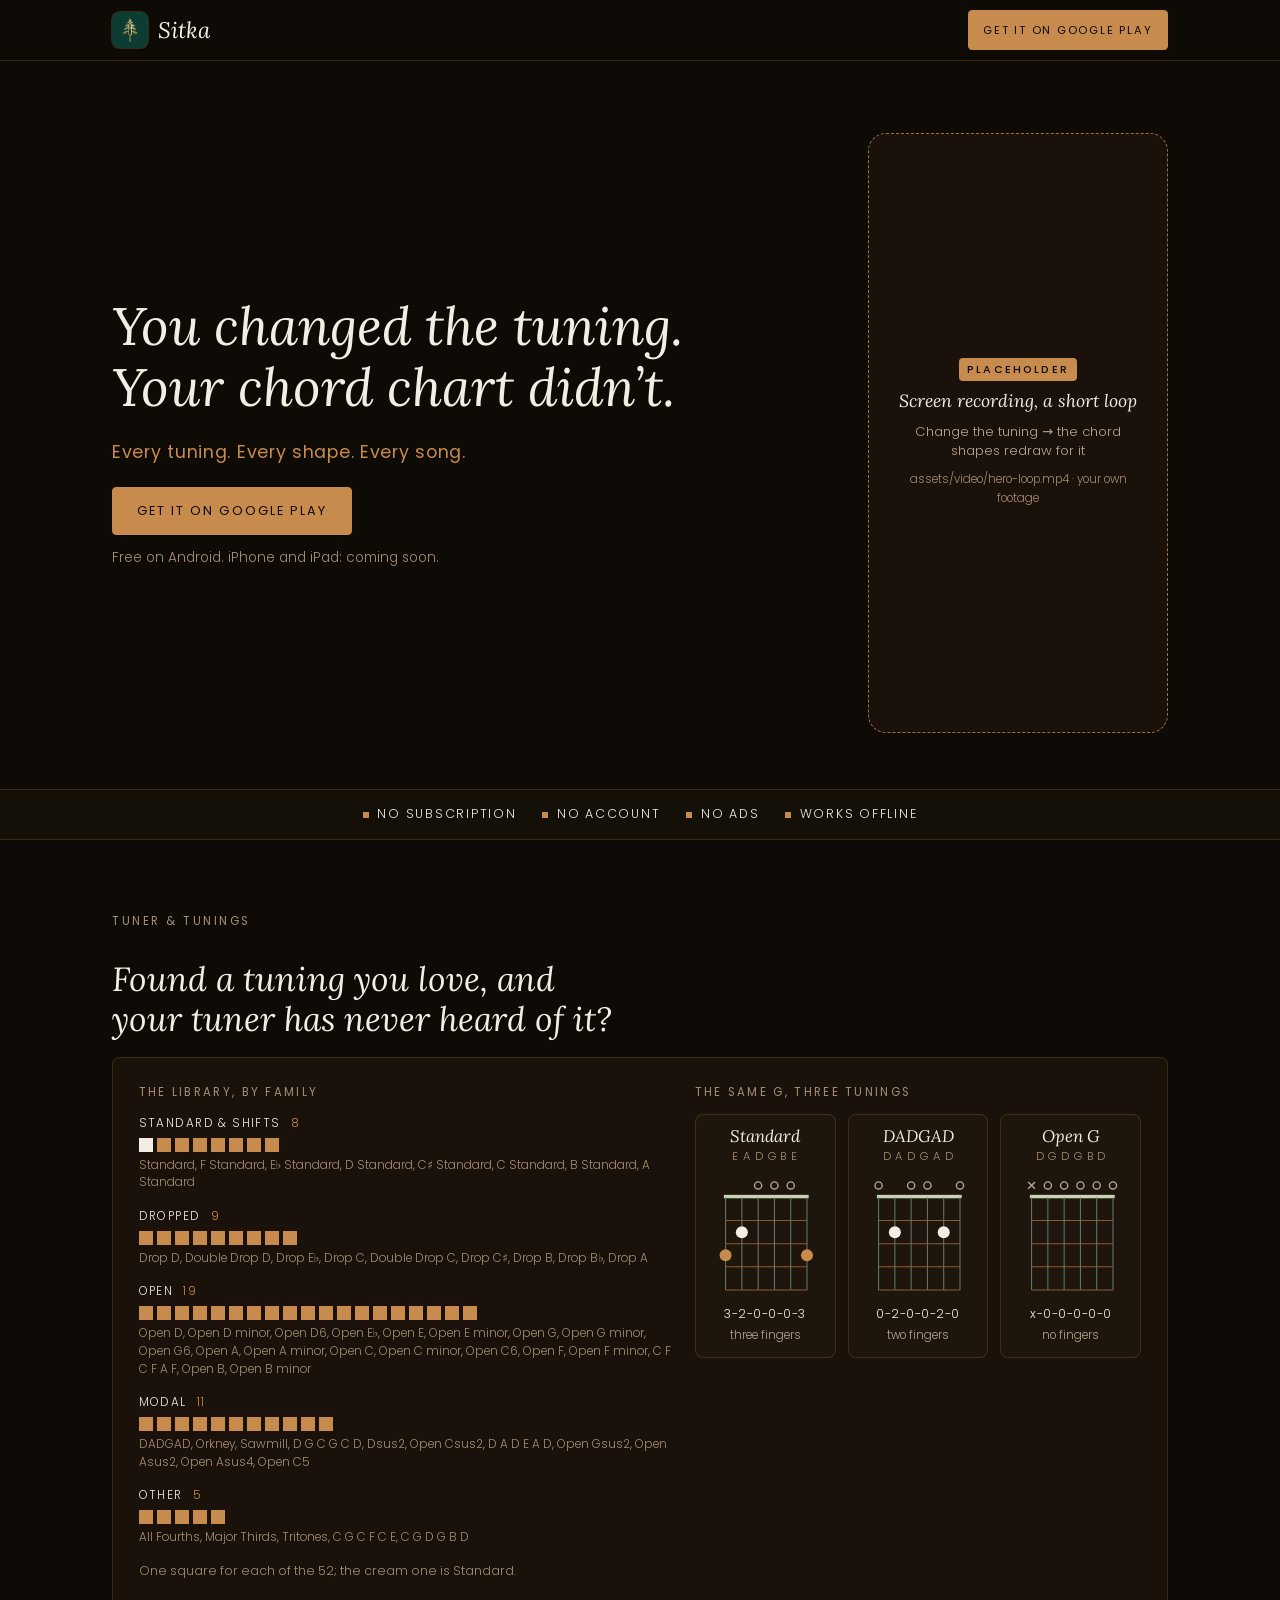
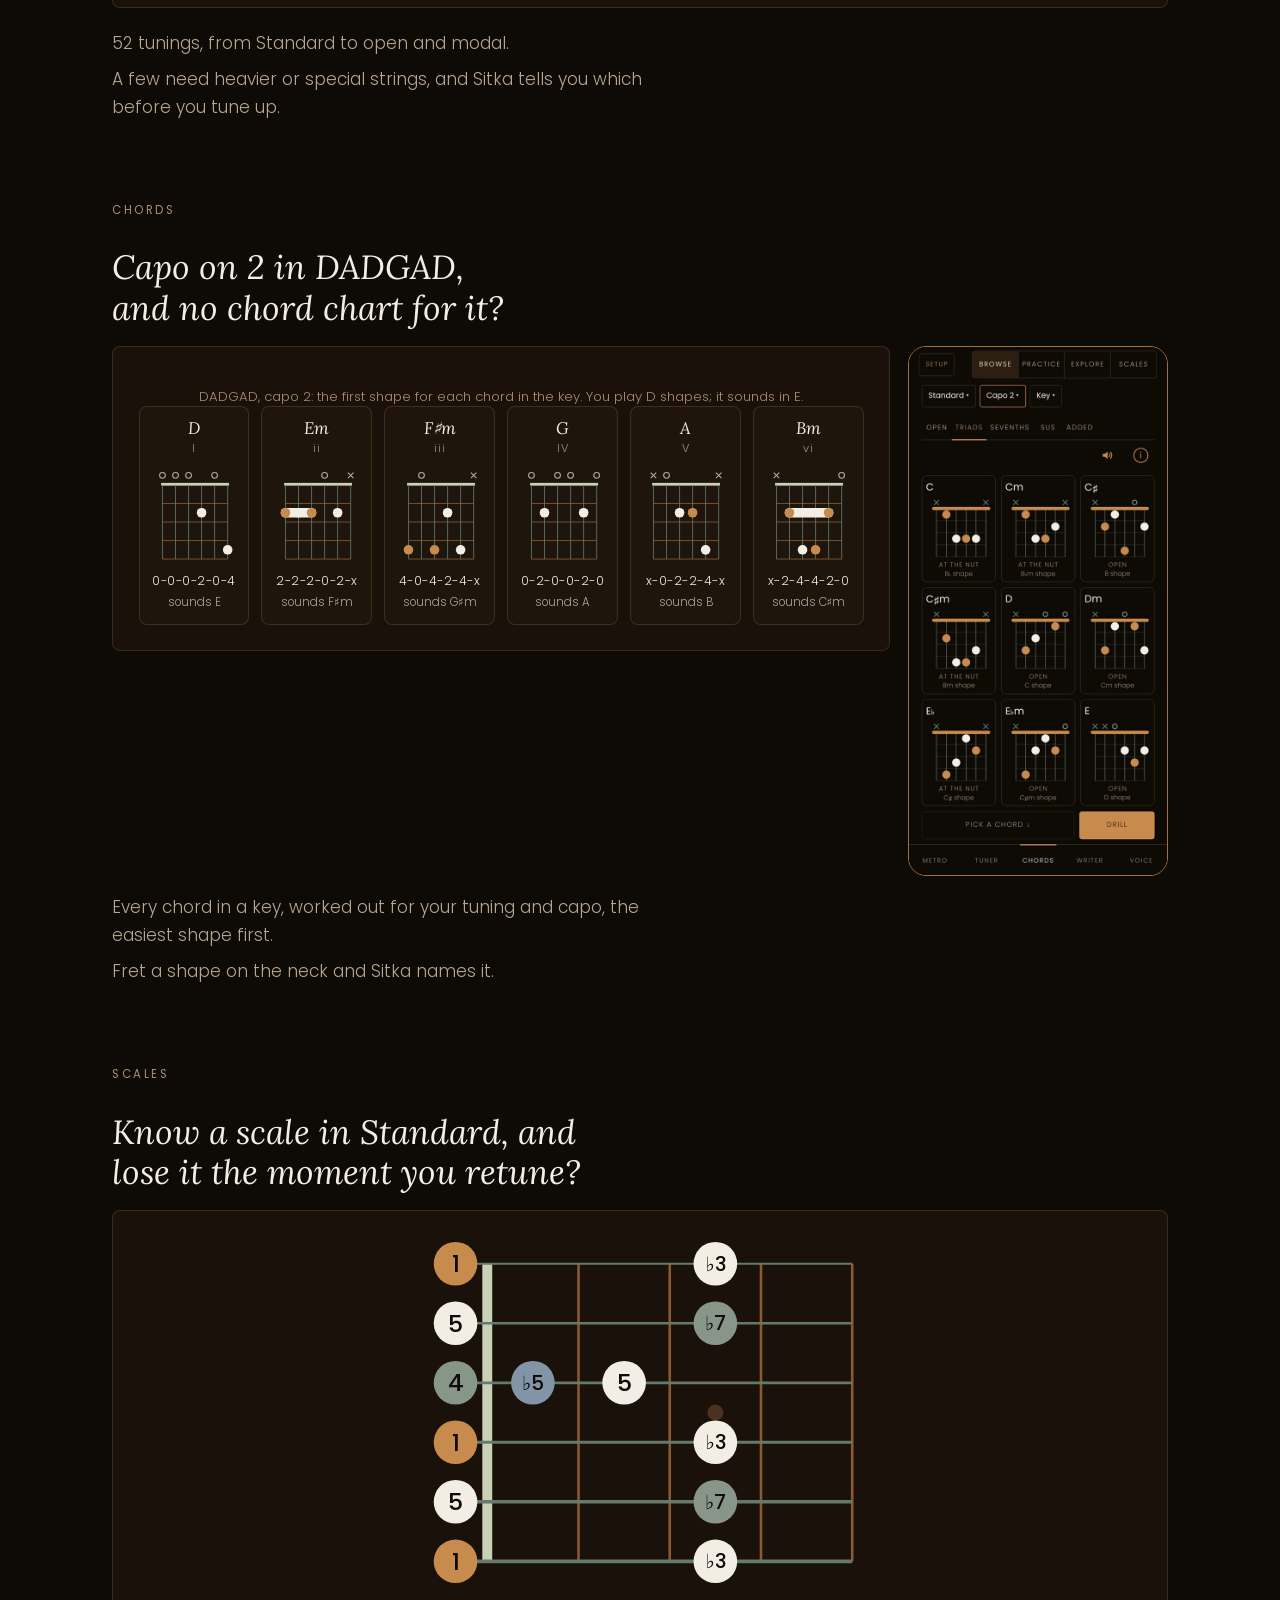
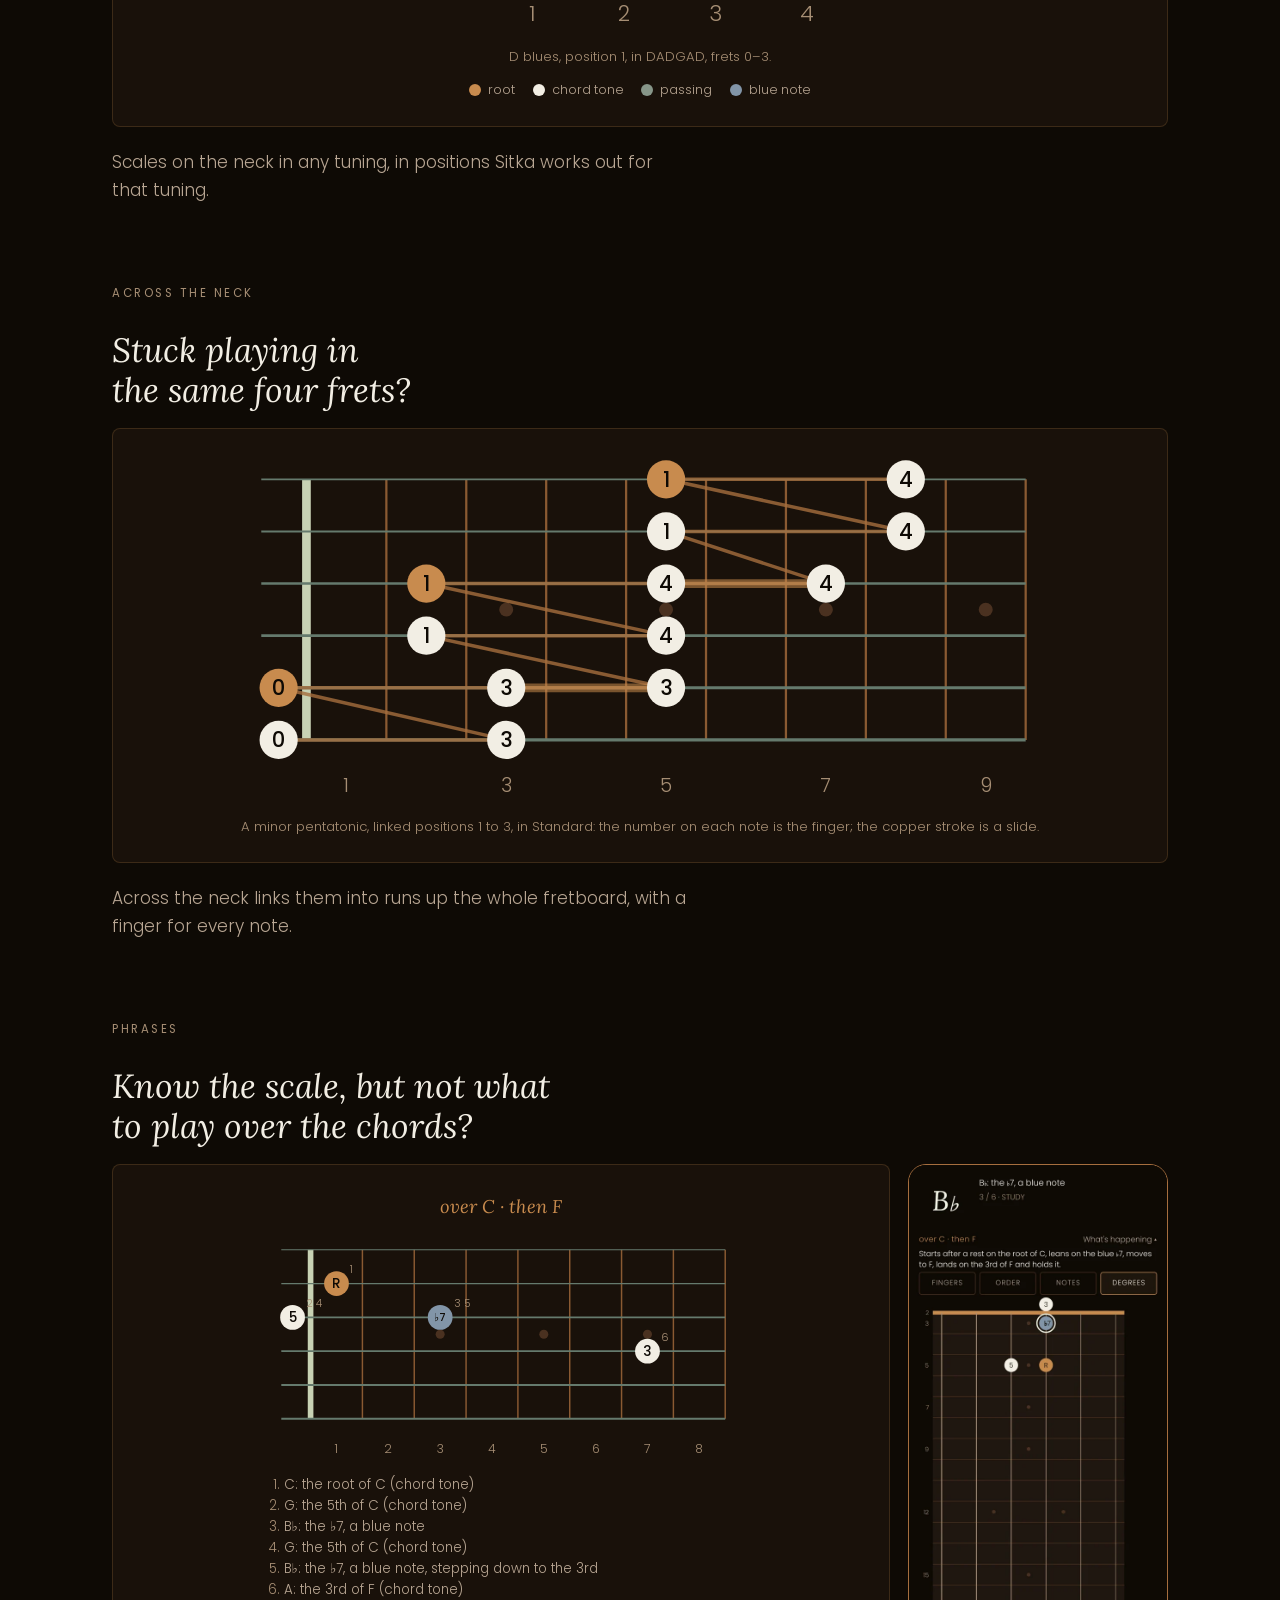
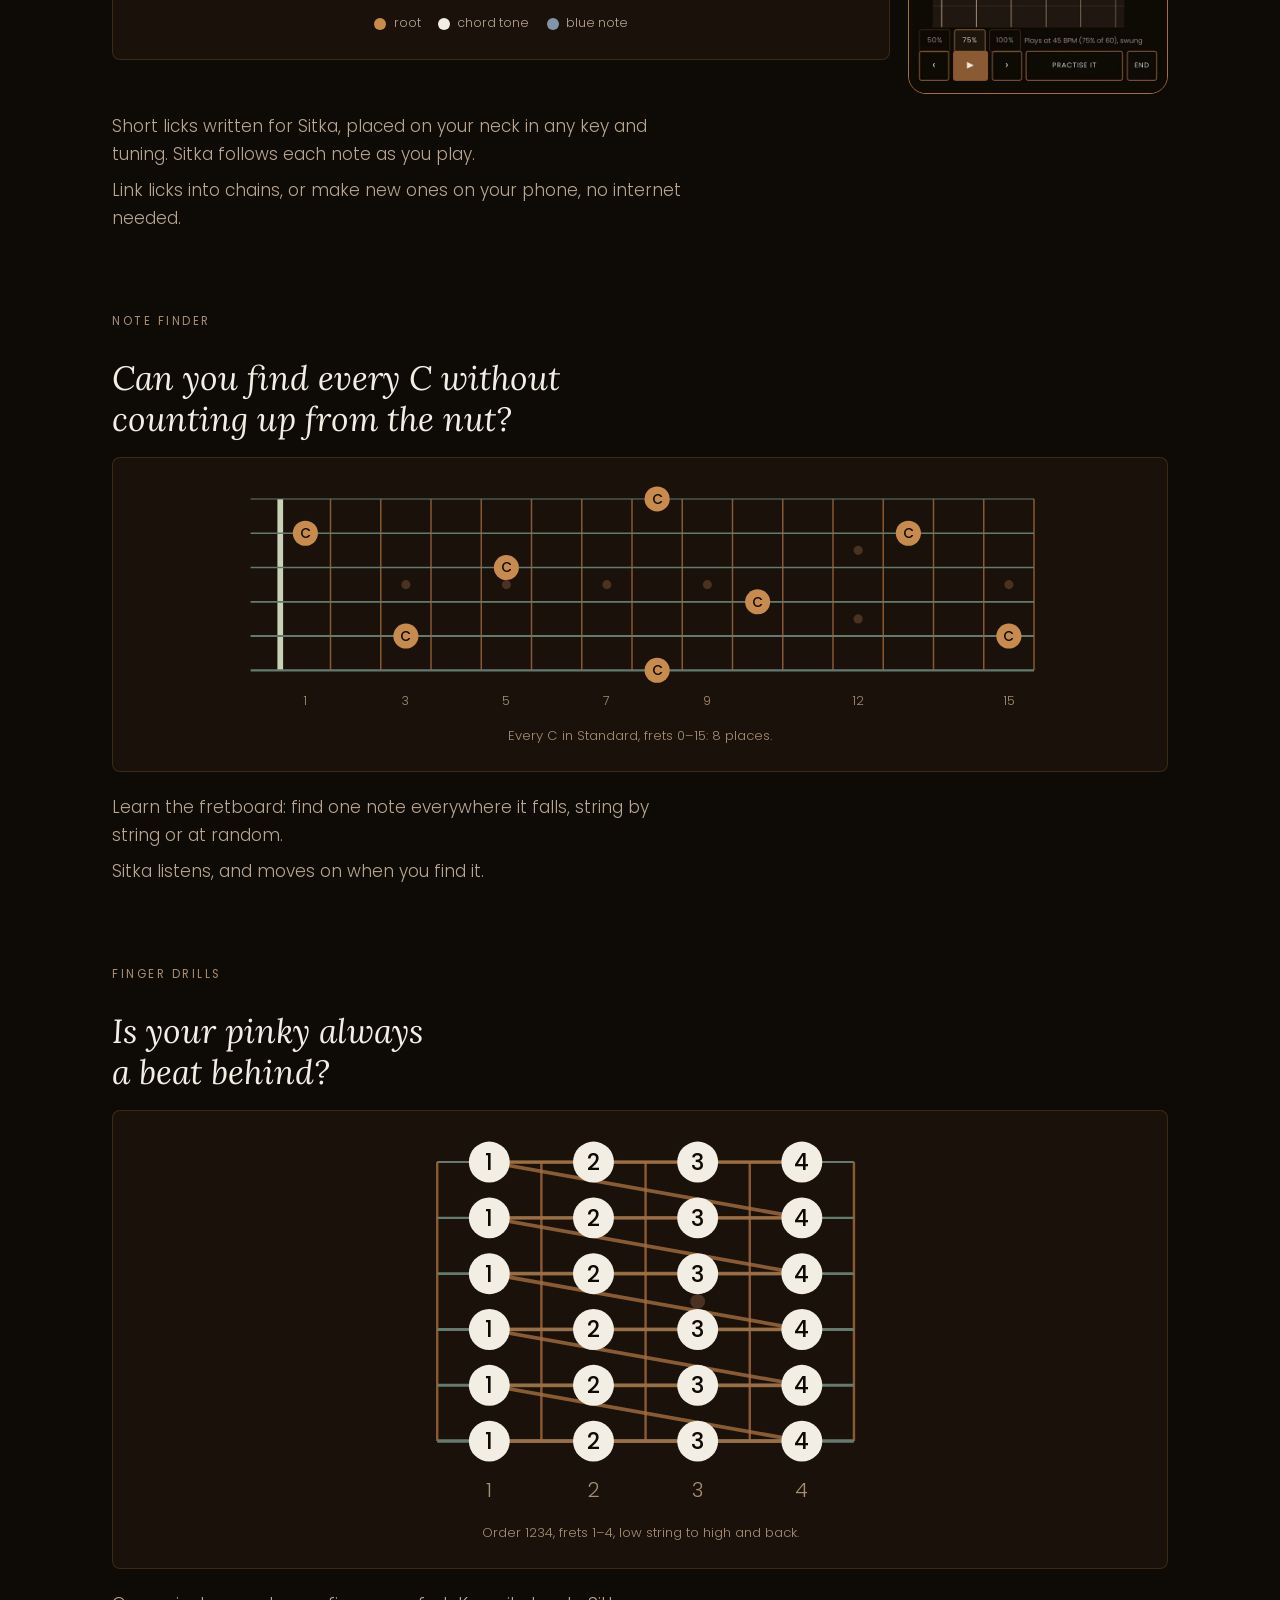
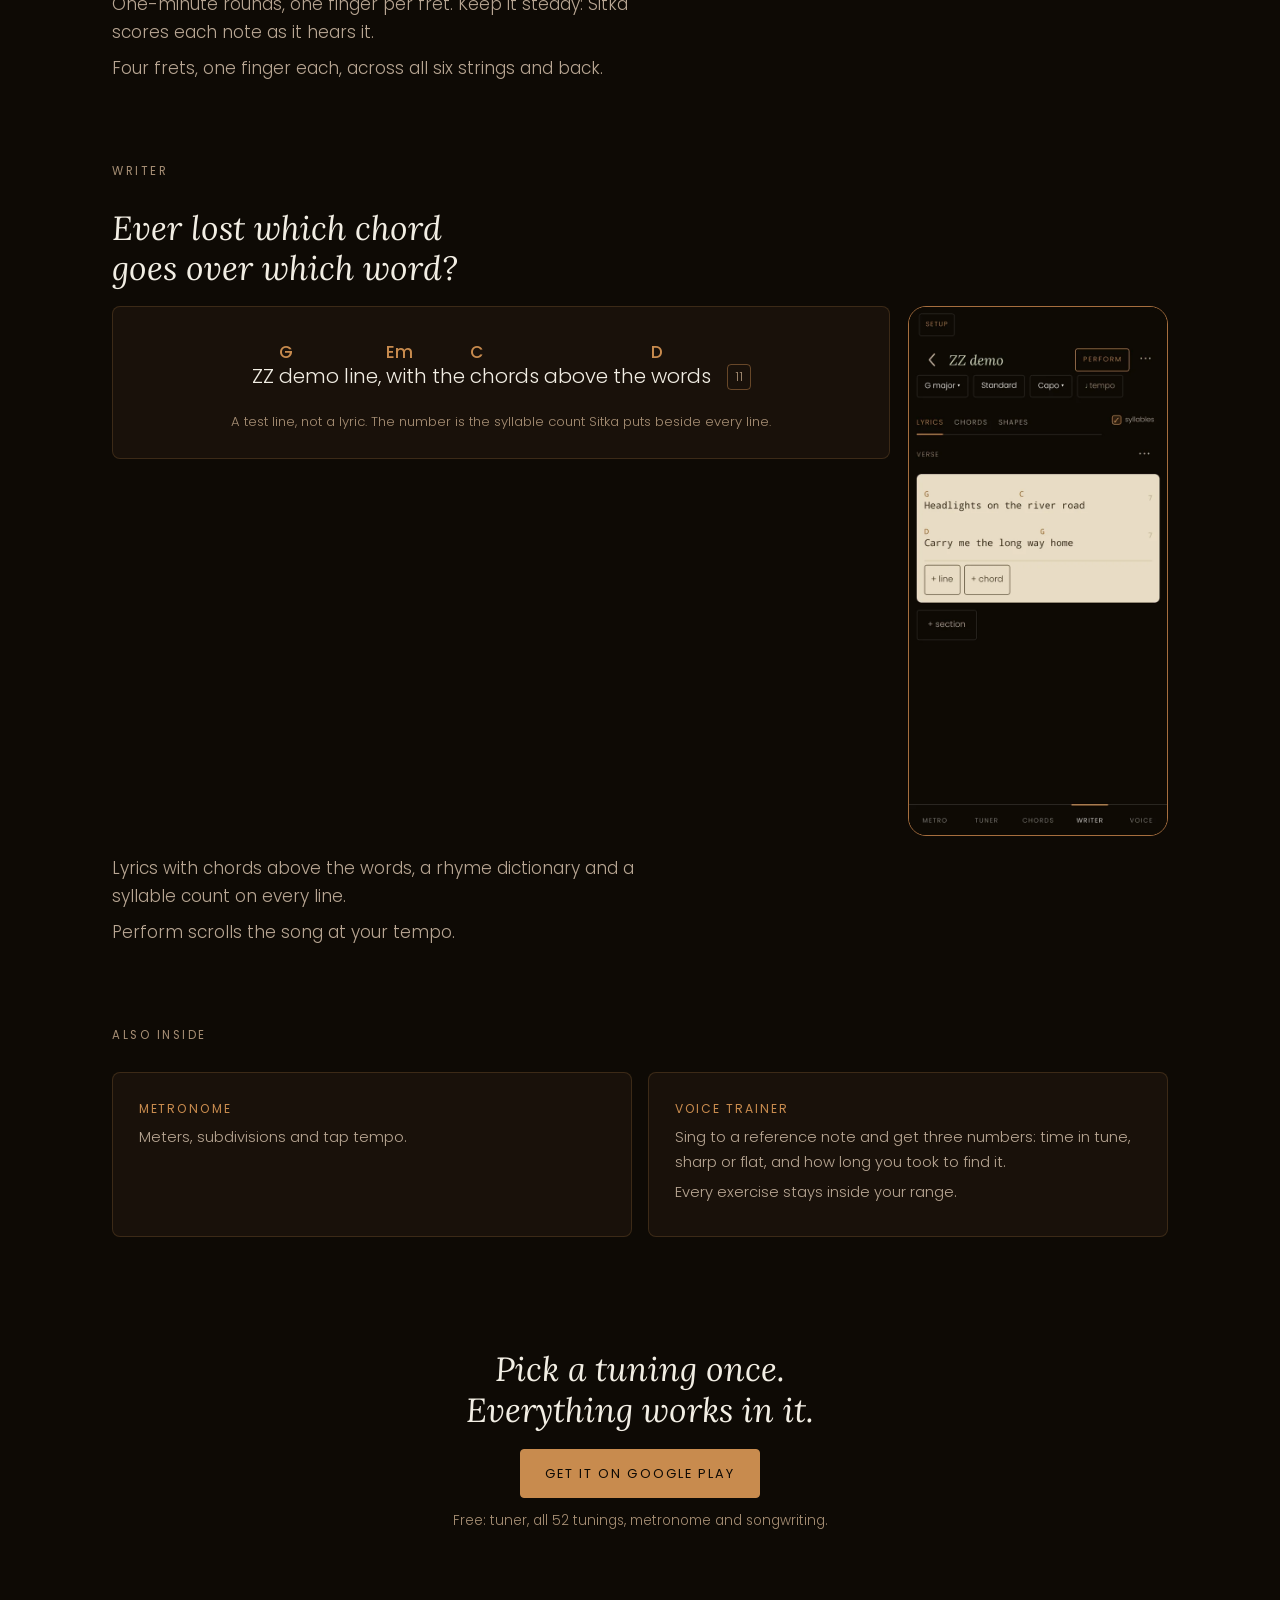
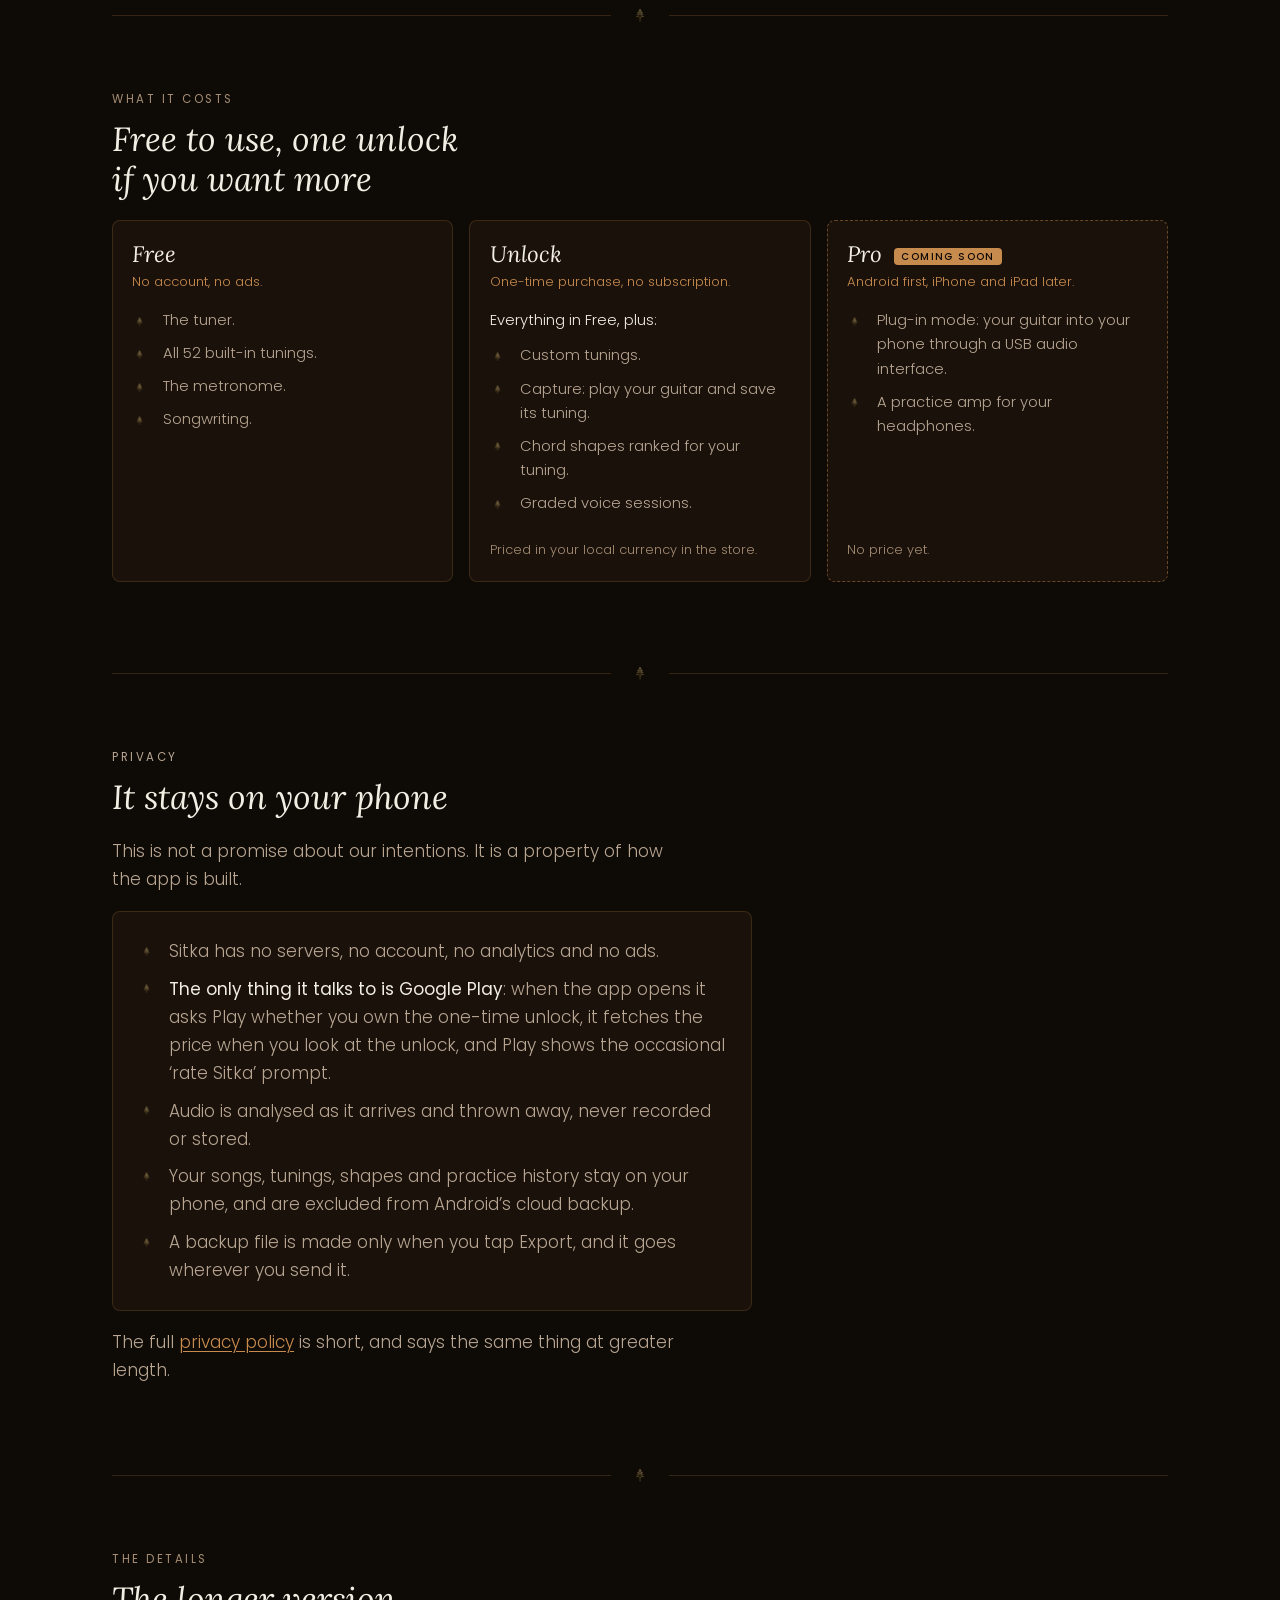
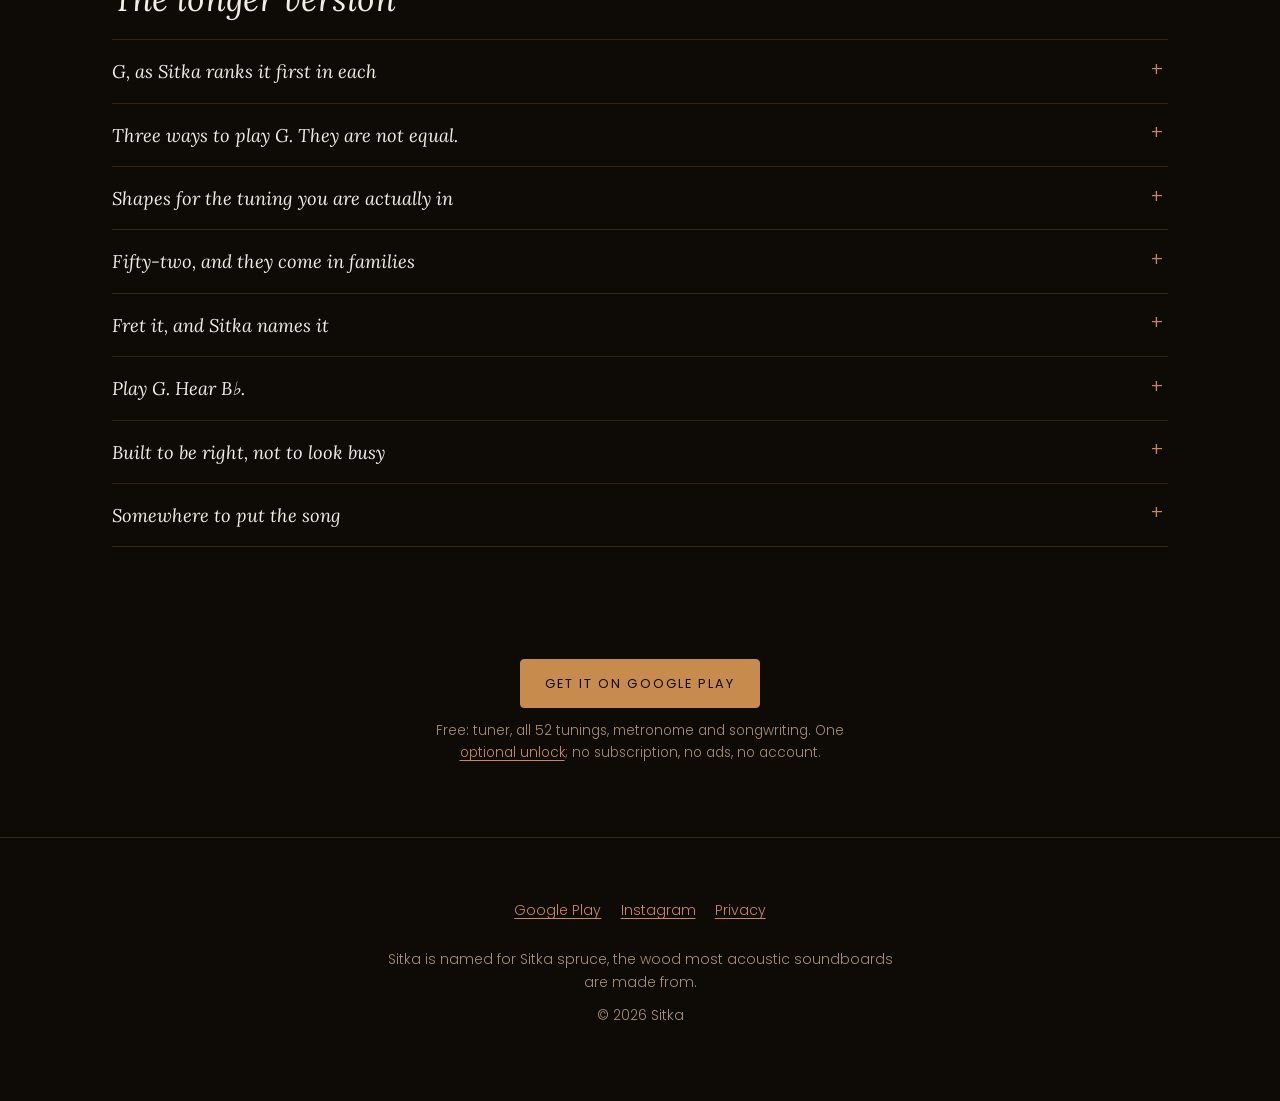
==== index.html @ a465b8c7 "Three app screenshots in the placeholders; Phrases on "Seventh becomes the third" - Chords, Phrases " ====
<!doctype html>
<html lang="en">
<head>
<meta charset="utf-8">
<meta name="viewport" content="width=device-width, initial-scale=1">
<title>Sitka: Guitar Tuner &amp; Chords</title>
<meta name="description" content="Every tuning. Every shape. Every song. A guitar tuner, chord finder and songbook for Android, built for players who don&rsquo;t stay in standard.">
<meta name="theme-color" content="#0E0A05">
<link rel="icon" href="/assets/favicon-32.png" sizes="32x32">
<link rel="icon" href="/assets/favicon.png" sizes="48x48">
<link rel="apple-touch-icon" href="/assets/apple-touch-icon.png">
<meta property="og:title" content="Sitka: Guitar Tuner &amp; Chords">
<meta property="og:description" content="Every tuning. Every shape. Every song. A guitar tuner, chord finder and songbook for Android, built for players who don&rsquo;t stay in standard.">
<meta property="og:image" content="https://sitkastrings.com/assets/og.png">
<meta property="og:image:width" content="1200">
<meta property="og:image:height" content="630">
<meta property="og:image:alt" content="Sitka: Every tuning. Every shape. Every song. The tuner reading G.">
<meta property="og:url" content="https://sitkastrings.com/">
<meta property="og:type" content="website">
<meta name="twitter:card" content="summary_large_image">
<link rel="preconnect" href="https://fonts.googleapis.com">
<link rel="preconnect" href="https://fonts.gstatic.com" crossorigin>
<link rel="stylesheet" href="https://fonts.googleapis.com/css2?family=Lora:ital,wght@1,400;1,500&family=Poppins:wght@300;400;500&display=swap">
<link rel="stylesheet" href="/assets/site.css">
<style>
  /* ---------------- the bar ---------------- */
  .bar { border-bottom: 1px solid var(--hair); }
  .bar .in {
    max-width: 68rem; margin: 0 auto; padding: 10px 16px;
    display: flex; align-items: center; justify-content: space-between; gap: 1rem;
  }
  .brand { display: flex; align-items: center; gap: .6rem; text-decoration: none; color: var(--ink); }
  .brand .app-icon { width: 36px; height: 36px; }
  .brand span { font-family: 'Lora', Georgia, serif; font-style: italic; font-size: 1.4rem; line-height: 1; }
  .bar .cta { min-height: 40px; padding: .5rem .9rem; font-size: .7rem; }

  /* ---------------- hero: hook, tagline, payoff, one button ---------------- */
  .hero { padding: clamp(2rem, 7vw, 4.5rem) 0 clamp(2rem, 6vw, 3.5rem); }
  .hero .in {
    max-width: 68rem; margin: 0 auto; padding: 0 16px;
    display: grid; gap: 1.5rem;
    grid-template-areas: "hook" "tag" "payoff" "act";
    align-content: center;
  }
  .hook {
    grid-area: hook; margin: 0;
    font-family: 'Lora', Georgia, serif; font-style: italic; font-weight: 400;
    font-size: clamp(1.9rem, 7.4vw, 3.3rem); line-height: 1.15;
    color: var(--ink); text-wrap: balance; max-width: 22ch;
  }
  .tagline {
    grid-area: tag; margin: 0;
    font-family: 'Poppins', sans-serif; font-weight: 400;
    font-size: clamp(.95rem, 3.6vw, 1.1rem); letter-spacing: .04em;
    color: var(--copper);
  }
  .payoff { grid-area: payoff; margin: 0; }
  .act { grid-area: act; }
  .act-note { margin: .75rem 0 0; font-size: .85rem; color: var(--ink-faint); }
  @media (min-width: 860px) {
    .hero .in {
      grid-template-columns: 1fr 300px; column-gap: 4rem; row-gap: 1.25rem;
      grid-template-rows: 1fr auto auto auto 1fr;
      grid-template-areas: ". payoff" "hook payoff" "tag payoff" "act payoff" ". payoff";
    }
    .payoff { width: 300px; }
  }

  /* ---------------- placeholders for footage and screenshots ---------------- */
  /* 1080x2160, the store shots' shape; drawn, never loaded */
  .ph {
    aspect-ratio: 1 / 2; width: 100%; max-width: 300px; margin: 0 auto;
    border: 1px dashed var(--copper-mid); border-radius: 18px;
    background: var(--surface);
    display: flex; flex-direction: column; align-items: center; justify-content: center;
    gap: .55rem; padding: 1.25rem; text-align: center;
  }
  .ph-tag {
    font-size: .68rem; letter-spacing: .2em; text-transform: uppercase;
    color: var(--ground); background: var(--copper); border-radius: var(--r-control);
    padding: .15rem .5rem; font-weight: 500;
  }
  .ph-title { font-family: 'Lora', Georgia, serif; font-style: italic; font-size: 1.1rem; color: var(--ink); line-height: 1.3; }
  .ph-what { font-size: .82rem; color: var(--ink-dim); line-height: 1.5; }
  .ph-file { font-size: .72rem; color: var(--ink-faint); word-break: break-word; }
  .hero .ph { max-width: 260px; }
  /* the app's own screens, from the store build (store/play/phone-v2): the placeholder's box, a copper edge */
  .shot { display: block; width: 100%; max-width: 300px; height: auto; margin: 0 auto; border-radius: 18px; border: 1px solid var(--copper-mid); background: var(--surface); }
  @media (min-width: 860px) { .hero .ph { max-width: 300px; } }

  /* ---------------- the objections ---------------- */
  .objections {
    list-style: none; margin: 0; padding: .9rem 16px;
    border-top: 1px solid var(--hair); border-bottom: 1px solid var(--hair);
    background: var(--lift);
    display: flex; flex-wrap: wrap; justify-content: center; gap: .5rem 1.6rem;
  }
  .objections li {
    font-size: .78rem; letter-spacing: .14em; text-transform: uppercase; color: var(--ink);
    display: flex; align-items: center; gap: .55rem;
  }
  .objections li::before { content: ""; width: 6px; height: 6px; background: var(--copper); }

  /* ---------------- features ---------------- */
  main { padding-top: clamp(2.5rem, 8vw, 4.5rem); }
  .feat {
    max-width: 68rem; margin: 0 auto clamp(3rem, 9vw, 5rem); padding: 0 16px;
    display: grid; gap: 1.1rem;
  }
  .feat h2, .sect h2, .call h2 {
    font-family: 'Lora', Georgia, serif; font-style: italic; font-weight: 400;
    font-size: clamp(1.45rem, 5.2vw, 2.1rem); line-height: 1.2;
    margin: 0; color: var(--ink); text-wrap: balance; max-width: 26ch;
  }
  .feat-body p { margin: 0 0 .5rem; color: var(--ink-dim); max-width: 36rem; }
  .feat-body p:last-child { margin-bottom: 0; }
  .feat-body strong { font-weight: 400; color: var(--ink); }
  .panel {
    background: var(--surface); border: 1px solid var(--hair); border-radius: var(--r-card);
    padding: clamp(1rem, 3.5vw, 1.6rem);
  }
  .pair { display: grid; gap: 1.1rem; }
  .pair .ph { max-width: 180px; }
  @media (min-width: 860px) {
    .pair { grid-template-columns: minmax(0, 1fr) 260px; align-items: start; }
    .pair .ph { max-width: 220px; }
  }
  .feat .panel + .feat-body { margin-top: .2rem; }

  /* ---------------- the generated figures ---------------- */
  .viz { display: block; width: 100%; height: auto; }
  .viz.neck { max-width: 820px; margin: 0 auto; }
  .viz.neck.fit { max-width: 480px; }
  .viz.neck-v { display: none; max-width: 240px; }
  @media (max-width: 639px) {
    .viz.neck-h:not(.fit) { display: none; }
    .viz.neck-v { display: block; }
  }
  .viz-cap { margin: .9rem 0 0; font-size: .82rem; color: var(--ink-faint); line-height: 1.5; text-align: center; }
  .legend {
    list-style: none; margin: .8rem 0 0; padding: 0;
    display: flex; flex-wrap: wrap; justify-content: center; gap: .3rem 1.1rem;
  }
  .legend li { font-size: .78rem; color: var(--ink-dim); display: flex; align-items: center; gap: .45rem; }
  .swatch { width: 12px; height: 12px; border-radius: 50%; display: inline-block; }

  .minirow { display: grid; gap: .75rem; grid-template-columns: repeat(3, minmax(0, 1fr)); }
  .minirow.four { grid-template-columns: repeat(2, minmax(0, 1fr)); }
  @media (min-width: 640px) {
    .minirow.four { grid-template-columns: repeat(4, minmax(0, 1fr)); }
    .minirow.six { grid-template-columns: repeat(6, minmax(0, 1fr)); }
  }
  .mini {
    margin: 0; text-align: center; position: relative;
    background: var(--raise); border: 1px solid var(--hair); border-radius: var(--r-card);
    padding: .7rem .4rem .7rem;
  }
  .mini figcaption { margin-bottom: .3rem; }
  .mini-name { display: block; font-family: 'Lora', Georgia, serif; font-style: italic; font-size: 1.05rem; color: var(--ink); line-height: 1.25; }
  .mini-sub { display: block; font-size: .7rem; letter-spacing: .08em; color: var(--ink-faint); }
  .mini .viz { max-width: 120px; margin: 0 auto; }
  .mini-shape { margin: .35rem 0 0; font-size: .78rem; color: var(--ink); letter-spacing: .04em; font-variant-numeric: tabular-nums; }
  .mini-meta { margin: .1rem 0 0; font-size: .72rem; color: var(--ink-dim); }
  .mini-gloss { margin: .4rem 0 0; font-family: 'Lora', Georgia, serif; font-style: italic; font-size: .85rem; line-height: 1.4; color: var(--ink-dim); }
  .rank-n { position: absolute; top: .45rem; left: .6rem; font-size: .75rem; color: var(--copper); }
  .rank-score { margin: .3rem 0 0; font-size: .72rem; color: var(--ink-dim); }
  .rank-score span { font-size: 1.1rem; color: var(--copper); margin-right: .2rem; }
  .split { display: grid; gap: 1.25rem; }
  @media (min-width: 860px) { .split { grid-template-columns: 1.2fr 1fr; align-items: start; } }
  .sub-h { margin: 0 0 .7rem; font-size: .72rem; letter-spacing: .2em; text-transform: uppercase; color: var(--ink-faint); font-weight: 400; }

  /* the families */
  .families { display: flex; flex-direction: column; gap: .9rem; }
  .fam { display: grid; gap: .3rem; }
  .fam-name { margin: 0; font-size: .74rem; letter-spacing: .12em; text-transform: uppercase; color: var(--ink); }
  .fam-count { color: var(--copper); margin-left: .35rem; }
  .fam .viz { width: auto; max-width: 100%; height: 14px; }
  .fam-list { margin: 0; font-size: .74rem; color: var(--ink-faint); line-height: 1.5; }
  .fam-note { margin: .9rem 0 0; font-size: .78rem; color: var(--ink-faint); }

  /* STUDY's words */
  .study-chords {
    margin: 0 0 .8rem; text-align: center;
    font-family: 'Lora', Georgia, serif; font-style: italic; font-size: 1.15rem; color: var(--copper);
  }
  .study-lines { margin: 1rem auto 0; padding-left: 1.4rem; max-width: 30rem; font-size: .84rem; color: var(--ink-dim); line-height: 1.55; }
  .study-lines li::marker { color: var(--ink-faint); }

  /* the Writer's line */
  .lyric { display: flex; align-items: flex-end; justify-content: center; gap: 1rem; padding: .5rem 0; }
  .lyric-line { margin: 0; display: flex; flex-wrap: wrap; row-gap: .4rem; font-size: clamp(1rem, 4.2vw, 1.25rem); }
  .seg { display: inline-flex; flex-direction: column; }
  .ch { font-weight: 500; color: var(--copper); font-size: .85em; line-height: 1.3; }
  .ly { color: var(--ink); line-height: 1.35; }
  .syl { font-size: .8rem; color: var(--ink-faint); border: 1px solid var(--hair-lit); border-radius: var(--r-control); padding: .1rem .45rem; font-variant-numeric: tabular-nums; }

  /* the smaller two */
  .also { display: grid; gap: 1rem; }
  @media (min-width: 640px) { .also { grid-template-columns: 1fr 1fr; } }
  .also h3 { margin: 0 0 .4rem; font-size: .76rem; letter-spacing: .16em; text-transform: uppercase; font-weight: 400; color: var(--copper); }
  .also p { margin: 0 0 .4rem; font-size: .92rem; color: var(--ink-dim); }

  /* ---------------- calls to action ---------------- */
  .call { text-align: center; padding: clamp(1rem, 4vw, 2rem) 16px clamp(3rem, 8vw, 4.5rem); }
  .call h2 { margin: 0 auto 1.2rem; }
  .call .act-note { max-width: 26rem; margin-left: auto; margin-right: auto; }

  /* ---------------- sections after the features ---------------- */
  .sect { max-width: 68rem; margin: 0 auto clamp(3rem, 9vw, 5rem); padding: 0 16px; }
  .sect > h2 { margin-bottom: 1.25rem; }
  .rule { max-width: 68rem; margin: 0 auto clamp(2.5rem, 7vw, 4rem); padding: 0 16px; }

  .tiers { display: grid; gap: 1rem; }
  @media (min-width: 760px) { .tiers { grid-template-columns: repeat(3, minmax(0, 1fr)); } }
  .tier {
    background: var(--surface); border: 1px solid var(--hair); border-radius: var(--r-card);
    padding: 1.3rem 1.2rem 1.35rem; display: flex; flex-direction: column;
  }
  .tier.later { border-style: dashed; border-color: var(--hair-lit); }
  .tier h3 { font-family: 'Lora', Georgia, serif; font-style: italic; font-weight: 400; font-size: 1.4rem; line-height: 1.2; margin: 0 0 .25rem; color: var(--ink); }
  .tier-terms { font-size: .82rem; line-height: 1.5; color: var(--copper); margin: 0 0 1rem; }
  .tier-lead { margin: 0 0 .7rem; font-size: .92rem; color: var(--ink); }
  .tier .mark-list li { font-size: .92rem; margin-bottom: .55rem; }
  .tier-foot { margin: auto 0 0; padding-top: 1rem; font-size: .8rem; line-height: 1.5; color: var(--ink-faint); }
  .tag {
    display: inline-block; vertical-align: middle; margin-left: .4rem;
    font-family: 'Poppins', sans-serif; font-style: normal; font-weight: 500;
    font-size: .62rem; letter-spacing: .14em; text-transform: uppercase;
    color: var(--ground); background: var(--copper);
    border-radius: var(--r-control); padding: .15rem .45rem;
  }

  .privacy p { color: var(--ink-dim); max-width: 36rem; }
  .privacy .panel { max-width: 40rem; margin: 1.1rem 0; }
  .privacy strong { font-weight: 400; color: var(--ink); }

  /* the longer version, folded */
  .details details { border-top: 1px solid var(--hair); }
  .details details:last-of-type { border-bottom: 1px solid var(--hair); }
  .details summary {
    cursor: pointer; list-style: none; padding: 1rem 2rem 1rem 0; position: relative;
    font-family: 'Lora', Georgia, serif; font-style: italic; font-size: 1.15rem; color: var(--ink);
  }
  .details summary::-webkit-details-marker { display: none; }
  .details summary::after {
    content: "+"; position: absolute; right: .3rem; top: .85rem;
    font-family: 'Poppins', sans-serif; font-style: normal; font-size: 1.2rem; color: var(--copper);
  }
  .details details[open] summary::after { content: "\2212"; }
  .details .body { padding: 0 0 1.5rem; }
  .details .body p { color: var(--ink-dim); max-width: 36rem; margin: 0 0 .9rem; }
  .details .body .minirow { margin: 1rem 0; }
  .details .verdict { font-family: 'Lora', Georgia, serif; font-style: italic; color: var(--ink); margin: .5rem 0 0; }
  .chips { display: flex; flex-wrap: wrap; gap: .45rem; margin: 1rem 0 0; padding: 0; list-style: none; }
</style>
</head>
<body>

<div class="bar">
  <div class="in">
    <a class="brand" href="/" aria-label="Sitka, home">
      <img class="app-icon" src="/assets/icon.png" alt="" width="36" height="36">
      <span>Sitka</span>
    </a>
    <a class="cta" href="https://play.google.com/store/apps/details?id=com.woodyb.sitka">Get it on Google Play</a>
  </div>
</div>

<!--
  HERO — hook-first. The headline is option B, chosen by the owner
  2026-11-23. The two not chosen, kept for later:
    A. For anyone who's ever retuned a guitar and lost every chord they know.
    C. Drop to DADGAD and the shapes you know stop working. Sitka finds new ones.
  The subhead is the approved tagline. "Get it on Google Play": APPROVED by
  the owner 2026-11-23.
-->
<header class="hero">
  <div class="in">
    <h1 class="hook">You changed the tuning. Your chord chart didn&rsquo;t.</h1>
    <p class="tagline">Every tuning. Every shape. Every song.</p>

    <!--
      PAYOFF: the owner's own screen recording goes here — no generated or
      AI imagery. When it exists, replace the placeholder with:
        <video class="loop" autoplay muted loop playsinline preload="metadata"
               width="1080" height="2160" poster="/assets/shots/v2-hero.webp"
               aria-label="Changing the tuning in Sitka: the chord shapes redraw for the new tuning">
          <source src="/assets/video/hero-loop.mp4" type="video/mp4">
        </video>
      and under prefers-reduced-motion show the poster with controls instead
      of autoplaying. Poster from store/play/phone-v2 (vc50), never vc49.
    -->
    <figure class="payoff">
      <div class="ph" role="img" aria-label="Placeholder for a screen recording: changing the tuning, and the chord shapes redraw">
        <span class="ph-tag">Placeholder</span>
        <span class="ph-title">Screen recording, a short loop</span>
        <span class="ph-what">Change the tuning &rarr; the chord shapes redraw for it</span>
        <span class="ph-file">assets/video/hero-loop.mp4 &middot; your own footage</span>
      </div>
    </figure>

    <div class="act">
      <a class="cta" href="https://play.google.com/store/apps/details?id=com.woodyb.sitka">Get it on Google Play</a>
      <p class="act-note">Free on Android. iPhone and iPad: coming soon.</p>
    </div>
  </div>
</header>

<!-- APPROVED by the owner 2026-11-23: the objections strip. "Works offline" confirmed by the owner: nothing in the app needs a network but Play's own billing check, which is cached. -->
<ul class="objections" aria-label="What Sitka does not ask for">
  <li>No subscription</li>
  <li>No account</li>
  <li>No ads</li>
  <li>Works offline</li>
</ul>

<main>

  <!--
    FEATURES. Each opens with a lead line (the h2; all APPROVED by the owner
    2026-11-23), then its payoff figure, then at most two lines of the copy
    drafted on 2026-11-22 (the "What's inside" cards). Every figure is
    generated by tools/build-visuals.mjs from the app's own modules; its
    captions were APPROVED by the owner 2026-11-23.
  -->

  <section class="feat" id="tunings">
    <p class="eyebrow">Tuner &amp; tunings</p>
    <h2>Found a tuning you love, and your tuner has never heard of it?</h2>
    <div class="panel split">
      <div>
        <p class="sub-h">The library, by family</p>
<!-- GENERATED:families -->
<!-- generated by tools/build-visuals.mjs from the app at origin/feature/pro 383ad45: TUNING_LIBRARY, byCategory(). Do not edit by hand; re-run the script. -->
<div class="families"><div class="fam"><p class="fam-name">Standard &amp; shifts <span class="fam-count">8</span></p><svg class="viz fam-sq" viewBox="0 0 140 14" width="140" height="14" role="img" aria-labelledby="v-1-t v-1-d" xmlns="http://www.w3.org/2000/svg"><title id="v-1-t">8 tunings</title><desc id="v-1-d">8 squares, one per tuning in this family.</desc><rect x="0" y="0" width="14" height="14" fill="#F2EEE4"/><rect x="18" y="0" width="14" height="14" fill="#C88B4E"/><rect x="36" y="0" width="14" height="14" fill="#C88B4E"/><rect x="54" y="0" width="14" height="14" fill="#C88B4E"/><rect x="72" y="0" width="14" height="14" fill="#C88B4E"/><rect x="90" y="0" width="14" height="14" fill="#C88B4E"/><rect x="108" y="0" width="14" height="14" fill="#C88B4E"/><rect x="126" y="0" width="14" height="14" fill="#C88B4E"/></svg><p class="fam-list">Standard, F Standard, E♭ Standard, D Standard, C♯ Standard, C Standard, B Standard, A Standard</p></div><div class="fam"><p class="fam-name">Dropped <span class="fam-count">9</span></p><svg class="viz fam-sq" viewBox="0 0 158 14" width="158" height="14" role="img" aria-labelledby="v-2-t v-2-d" xmlns="http://www.w3.org/2000/svg"><title id="v-2-t">9 tunings</title><desc id="v-2-d">9 squares, one per tuning in this family.</desc><rect x="0" y="0" width="14" height="14" fill="#C88B4E"/><rect x="18" y="0" width="14" height="14" fill="#C88B4E"/><rect x="36" y="0" width="14" height="14" fill="#C88B4E"/><rect x="54" y="0" width="14" height="14" fill="#C88B4E"/><rect x="72" y="0" width="14" height="14" fill="#C88B4E"/><rect x="90" y="0" width="14" height="14" fill="#C88B4E"/><rect x="108" y="0" width="14" height="14" fill="#C88B4E"/><rect x="126" y="0" width="14" height="14" fill="#C88B4E"/><rect x="144" y="0" width="14" height="14" fill="#C88B4E"/></svg><p class="fam-list">Drop D, Double Drop D, Drop E♭, Drop C, Double Drop C, Drop C♯, Drop B, Drop B♭, Drop A</p></div><div class="fam"><p class="fam-name">Open <span class="fam-count">19</span></p><svg class="viz fam-sq" viewBox="0 0 338 14" width="338" height="14" role="img" aria-labelledby="v-3-t v-3-d" xmlns="http://www.w3.org/2000/svg"><title id="v-3-t">19 tunings</title><desc id="v-3-d">19 squares, one per tuning in this family.</desc><rect x="0" y="0" width="14" height="14" fill="#C88B4E"/><rect x="18" y="0" width="14" height="14" fill="#C88B4E"/><rect x="36" y="0" width="14" height="14" fill="#C88B4E"/><rect x="54" y="0" width="14" height="14" fill="#C88B4E"/><rect x="72" y="0" width="14" height="14" fill="#C88B4E"/><rect x="90" y="0" width="14" height="14" fill="#C88B4E"/><rect x="108" y="0" width="14" height="14" fill="#C88B4E"/><rect x="126" y="0" width="14" height="14" fill="#C88B4E"/><rect x="144" y="0" width="14" height="14" fill="#C88B4E"/><rect x="162" y="0" width="14" height="14" fill="#C88B4E"/><rect x="180" y="0" width="14" height="14" fill="#C88B4E"/><rect x="198" y="0" width="14" height="14" fill="#C88B4E"/><rect x="216" y="0" width="14" height="14" fill="#C88B4E"/><rect x="234" y="0" width="14" height="14" fill="#C88B4E"/><rect x="252" y="0" width="14" height="14" fill="#C88B4E"/><rect x="270" y="0" width="14" height="14" fill="#C88B4E"/><rect x="288" y="0" width="14" height="14" fill="#C88B4E"/><rect x="306" y="0" width="14" height="14" fill="#C88B4E"/><rect x="324" y="0" width="14" height="14" fill="#C88B4E"/></svg><p class="fam-list">Open D, Open D minor, Open D6, Open E♭, Open E, Open E minor, Open G, Open G minor, Open G6, Open A, Open A minor, Open C, Open C minor, Open C6, Open F, Open F minor, C F C F A F, Open B, Open B minor</p></div><div class="fam"><p class="fam-name">Modal <span class="fam-count">11</span></p><svg class="viz fam-sq" viewBox="0 0 194 14" width="194" height="14" role="img" aria-labelledby="v-4-t v-4-d" xmlns="http://www.w3.org/2000/svg"><title id="v-4-t">11 tunings</title><desc id="v-4-d">11 squares, one per tuning in this family.</desc><rect x="0" y="0" width="14" height="14" fill="#C88B4E"/><rect x="18" y="0" width="14" height="14" fill="#C88B4E"/><rect x="36" y="0" width="14" height="14" fill="#C88B4E"/><rect x="54" y="0" width="14" height="14" fill="#C88B4E"/><rect x="72" y="0" width="14" height="14" fill="#C88B4E"/><rect x="90" y="0" width="14" height="14" fill="#C88B4E"/><rect x="108" y="0" width="14" height="14" fill="#C88B4E"/><rect x="126" y="0" width="14" height="14" fill="#C88B4E"/><rect x="144" y="0" width="14" height="14" fill="#C88B4E"/><rect x="162" y="0" width="14" height="14" fill="#C88B4E"/><rect x="180" y="0" width="14" height="14" fill="#C88B4E"/></svg><p class="fam-list">DADGAD, Orkney, Sawmill, D G C G C D, Dsus2, Open Csus2, D A D E A D, Open Gsus2, Open Asus2, Open Asus4, Open C5</p></div><div class="fam"><p class="fam-name">Other <span class="fam-count">5</span></p><svg class="viz fam-sq" viewBox="0 0 86 14" width="86" height="14" role="img" aria-labelledby="v-5-t v-5-d" xmlns="http://www.w3.org/2000/svg"><title id="v-5-t">5 tunings</title><desc id="v-5-d">5 squares, one per tuning in this family.</desc><rect x="0" y="0" width="14" height="14" fill="#C88B4E"/><rect x="18" y="0" width="14" height="14" fill="#C88B4E"/><rect x="36" y="0" width="14" height="14" fill="#C88B4E"/><rect x="54" y="0" width="14" height="14" fill="#C88B4E"/><rect x="72" y="0" width="14" height="14" fill="#C88B4E"/></svg><p class="fam-list">All Fourths, Major Thirds, Tritones, C G C F C E, C G D G B D</p></div></div>
<p class="fam-note">One square for each of the 52; the cream one is Standard.</p>
<!-- /GENERATED:families -->
      </div>
      <div>
        <p class="sub-h">The same G, three tunings</p>
<!-- GENERATED:threeTunings -->
<!-- generated by tools/build-visuals.mjs from the app at origin/feature/pro 383ad45: findVoicings(parseChordSymbol('G'), resolveTuning(name))[0], dotFill(). Do not edit by hand; re-run the script. -->
<div class="minirow"><figure class="mini"><figcaption><span class="mini-name">Standard</span><span class="mini-sub">E A D G B E</span></figcaption><svg class="viz chord" viewBox="0 0 140 150" width="140" height="150" role="img" aria-labelledby="v-6-t v-6-d" xmlns="http://www.w3.org/2000/svg"><title id="v-6-t">G in Standard</title><desc id="v-6-d">Frets low string to high: 3-2-0-0-0-3. Root notes copper, other chord tones cream.</desc><circle cx="62" cy="18" r="4.2" stroke="#B8A693" stroke-width="1.6" fill="none"/><circle cx="81" cy="18" r="4.2" stroke="#B8A693" stroke-width="1.6" fill="none"/><circle cx="100" cy="18" r="4.2" stroke="#B8A693" stroke-width="1.6" fill="none"/><rect x="22" y="29" width="99" height="4" fill="#C8D2B4"/><line x1="24" y1="59" x2="119" y2="59" stroke="#8A5A32" stroke-width="1.2"/><line x1="24" y1="86" x2="119" y2="86" stroke="#8A5A32" stroke-width="1.2"/><line x1="24" y1="113" x2="119" y2="113" stroke="#8A5A32" stroke-width="1.2"/><line x1="24" y1="140" x2="119" y2="140" stroke="#8A5A32" stroke-width="1.2"/><line x1="24" y1="32" x2="24" y2="140" stroke="#657A6D" stroke-width="1.2"/><line x1="43" y1="32" x2="43" y2="140" stroke="#657A6D" stroke-width="1.2"/><line x1="62" y1="32" x2="62" y2="140" stroke="#657A6D" stroke-width="1.2"/><line x1="81" y1="32" x2="81" y2="140" stroke="#657A6D" stroke-width="1.2"/><line x1="100" y1="32" x2="100" y2="140" stroke="#657A6D" stroke-width="1.2"/><line x1="119" y1="32" x2="119" y2="140" stroke="#657A6D" stroke-width="1.2"/><circle cx="24" cy="99.5" r="7" fill="#C88B4E"/><circle cx="43" cy="72.5" r="7" fill="#F2EEE4"/><circle cx="119" cy="99.5" r="7" fill="#C88B4E"/></svg><p class="mini-shape">3-2-0-0-0-3</p><p class="mini-meta">three fingers</p></figure><figure class="mini"><figcaption><span class="mini-name">DADGAD</span><span class="mini-sub">D A D G A D</span></figcaption><svg class="viz chord" viewBox="0 0 140 150" width="140" height="150" role="img" aria-labelledby="v-7-t v-7-d" xmlns="http://www.w3.org/2000/svg"><title id="v-7-t">G in DADGAD</title><desc id="v-7-d">Frets low string to high: 0-2-0-0-2-0. Root notes copper, other chord tones cream.</desc><circle cx="24" cy="18" r="4.2" stroke="#B8A693" stroke-width="1.6" fill="none"/><circle cx="62" cy="18" r="4.2" stroke="#B8A693" stroke-width="1.6" fill="none"/><circle cx="81" cy="18" r="4.2" stroke="#B8A693" stroke-width="1.6" fill="none"/><circle cx="119" cy="18" r="4.2" stroke="#B8A693" stroke-width="1.6" fill="none"/><rect x="22" y="29" width="99" height="4" fill="#C8D2B4"/><line x1="24" y1="59" x2="119" y2="59" stroke="#8A5A32" stroke-width="1.2"/><line x1="24" y1="86" x2="119" y2="86" stroke="#8A5A32" stroke-width="1.2"/><line x1="24" y1="113" x2="119" y2="113" stroke="#8A5A32" stroke-width="1.2"/><line x1="24" y1="140" x2="119" y2="140" stroke="#8A5A32" stroke-width="1.2"/><line x1="24" y1="32" x2="24" y2="140" stroke="#657A6D" stroke-width="1.2"/><line x1="43" y1="32" x2="43" y2="140" stroke="#657A6D" stroke-width="1.2"/><line x1="62" y1="32" x2="62" y2="140" stroke="#657A6D" stroke-width="1.2"/><line x1="81" y1="32" x2="81" y2="140" stroke="#657A6D" stroke-width="1.2"/><line x1="100" y1="32" x2="100" y2="140" stroke="#657A6D" stroke-width="1.2"/><line x1="119" y1="32" x2="119" y2="140" stroke="#657A6D" stroke-width="1.2"/><circle cx="43" cy="72.5" r="7" fill="#F2EEE4"/><circle cx="100" cy="72.5" r="7" fill="#F2EEE4"/></svg><p class="mini-shape">0-2-0-0-2-0</p><p class="mini-meta">two fingers</p></figure><figure class="mini"><figcaption><span class="mini-name">Open G</span><span class="mini-sub">D G D G B D</span></figcaption><svg class="viz chord" viewBox="0 0 140 150" width="140" height="150" role="img" aria-labelledby="v-8-t v-8-d" xmlns="http://www.w3.org/2000/svg"><title id="v-8-t">G in Open G</title><desc id="v-8-d">Frets low string to high: x-0-0-0-0-0. Root notes copper, other chord tones cream.</desc><path d="M20 14l8 8m0 -8l-8 8" stroke="#B8A693" stroke-width="1.6" fill="none"/><circle cx="43" cy="18" r="4.2" stroke="#B8A693" stroke-width="1.6" fill="none"/><circle cx="62" cy="18" r="4.2" stroke="#B8A693" stroke-width="1.6" fill="none"/><circle cx="81" cy="18" r="4.2" stroke="#B8A693" stroke-width="1.6" fill="none"/><circle cx="100" cy="18" r="4.2" stroke="#B8A693" stroke-width="1.6" fill="none"/><circle cx="119" cy="18" r="4.2" stroke="#B8A693" stroke-width="1.6" fill="none"/><rect x="22" y="29" width="99" height="4" fill="#C8D2B4"/><line x1="24" y1="59" x2="119" y2="59" stroke="#8A5A32" stroke-width="1.2"/><line x1="24" y1="86" x2="119" y2="86" stroke="#8A5A32" stroke-width="1.2"/><line x1="24" y1="113" x2="119" y2="113" stroke="#8A5A32" stroke-width="1.2"/><line x1="24" y1="140" x2="119" y2="140" stroke="#8A5A32" stroke-width="1.2"/><line x1="24" y1="32" x2="24" y2="140" stroke="#657A6D" stroke-width="1.2"/><line x1="43" y1="32" x2="43" y2="140" stroke="#657A6D" stroke-width="1.2"/><line x1="62" y1="32" x2="62" y2="140" stroke="#657A6D" stroke-width="1.2"/><line x1="81" y1="32" x2="81" y2="140" stroke="#657A6D" stroke-width="1.2"/><line x1="100" y1="32" x2="100" y2="140" stroke="#657A6D" stroke-width="1.2"/><line x1="119" y1="32" x2="119" y2="140" stroke="#657A6D" stroke-width="1.2"/></svg><p class="mini-shape">x-0-0-0-0-0</p><p class="mini-meta">no fingers</p></figure></div>
<!-- /GENERATED:threeTunings -->
      </div>
    </div>
    <div class="feat-body">
      <p>52 tunings, from Standard to open and modal.</p>
      <!-- APPROVED by the owner 2026-11-22 -->
      <p>A few need heavier or special strings, and Sitka tells you which before you tune up.</p>
    </div>
  </section>

  <section class="feat" id="chords">
    <p class="eyebrow">Chords</p>
    <h2>Capo on 2 in DADGAD, and no chord chart for it?</h2>
    <div class="pair">
      <div class="panel">
<!-- GENERATED:chordSet -->
<!-- generated by tools/build-visuals.mjs from the app at origin/feature/pro 383ad45: diatonicChords(E, Ionian) triads, findVoicings(c, capoTuning(DADGAD, 2), { maxFret: capoMaxFret(2) })[0], shapeSymbol(). Do not edit by hand; re-run the script. -->
<p class="viz-cap">DADGAD, capo 2: the first shape for each chord in the key. You play D shapes; it sounds in E.</p>
<div class="minirow six"><figure class="mini"><figcaption><span class="mini-name">D</span><span class="mini-sub">I</span></figcaption><svg class="viz chord" viewBox="0 0 140 150" width="140" height="150" role="img" aria-labelledby="v-9-t v-9-d" xmlns="http://www.w3.org/2000/svg"><title id="v-9-t">D shape, capo 2, DADGAD</title><desc id="v-9-d">Frets low string to high: 0-0-0-2-0-4. Root notes copper, other chord tones cream.</desc><circle cx="24" cy="18" r="4.2" stroke="#B8A693" stroke-width="1.6" fill="none"/><circle cx="43" cy="18" r="4.2" stroke="#B8A693" stroke-width="1.6" fill="none"/><circle cx="62" cy="18" r="4.2" stroke="#B8A693" stroke-width="1.6" fill="none"/><circle cx="100" cy="18" r="4.2" stroke="#B8A693" stroke-width="1.6" fill="none"/><rect x="22" y="29" width="99" height="4" fill="#C8D2B4"/><line x1="24" y1="59" x2="119" y2="59" stroke="#8A5A32" stroke-width="1.2"/><line x1="24" y1="86" x2="119" y2="86" stroke="#8A5A32" stroke-width="1.2"/><line x1="24" y1="113" x2="119" y2="113" stroke="#8A5A32" stroke-width="1.2"/><line x1="24" y1="140" x2="119" y2="140" stroke="#8A5A32" stroke-width="1.2"/><line x1="24" y1="32" x2="24" y2="140" stroke="#657A6D" stroke-width="1.2"/><line x1="43" y1="32" x2="43" y2="140" stroke="#657A6D" stroke-width="1.2"/><line x1="62" y1="32" x2="62" y2="140" stroke="#657A6D" stroke-width="1.2"/><line x1="81" y1="32" x2="81" y2="140" stroke="#657A6D" stroke-width="1.2"/><line x1="100" y1="32" x2="100" y2="140" stroke="#657A6D" stroke-width="1.2"/><line x1="119" y1="32" x2="119" y2="140" stroke="#657A6D" stroke-width="1.2"/><circle cx="81" cy="72.5" r="7" fill="#F2EEE4"/><circle cx="119" cy="126.5" r="7" fill="#F2EEE4"/></svg><p class="mini-shape">0-0-0-2-0-4</p><p class="mini-meta">sounds E</p></figure><figure class="mini"><figcaption><span class="mini-name">Em</span><span class="mini-sub">ii</span></figcaption><svg class="viz chord" viewBox="0 0 140 150" width="140" height="150" role="img" aria-labelledby="v-10-t v-10-d" xmlns="http://www.w3.org/2000/svg"><title id="v-10-t">Em shape, capo 2, DADGAD</title><desc id="v-10-d">Frets low string to high: 2-2-2-0-2-x. Root notes copper, other chord tones cream.</desc><circle cx="81" cy="18" r="4.2" stroke="#B8A693" stroke-width="1.6" fill="none"/><path d="M115 14l8 8m0 -8l-8 8" stroke="#B8A693" stroke-width="1.6" fill="none"/><rect x="22" y="29" width="99" height="4" fill="#C8D2B4"/><line x1="24" y1="59" x2="119" y2="59" stroke="#8A5A32" stroke-width="1.2"/><line x1="24" y1="86" x2="119" y2="86" stroke="#8A5A32" stroke-width="1.2"/><line x1="24" y1="113" x2="119" y2="113" stroke="#8A5A32" stroke-width="1.2"/><line x1="24" y1="140" x2="119" y2="140" stroke="#8A5A32" stroke-width="1.2"/><line x1="24" y1="32" x2="24" y2="140" stroke="#657A6D" stroke-width="1.2"/><line x1="43" y1="32" x2="43" y2="140" stroke="#657A6D" stroke-width="1.2"/><line x1="62" y1="32" x2="62" y2="140" stroke="#657A6D" stroke-width="1.2"/><line x1="81" y1="32" x2="81" y2="140" stroke="#657A6D" stroke-width="1.2"/><line x1="100" y1="32" x2="100" y2="140" stroke="#657A6D" stroke-width="1.2"/><line x1="119" y1="32" x2="119" y2="140" stroke="#657A6D" stroke-width="1.2"/><rect x="17" y="65.5" width="52" height="14" rx="7" fill="#F2EEE4"/><circle cx="24" cy="72.5" r="7" fill="#C88B4E"/><circle cx="43" cy="72.5" r="7" fill="#F2EEE4"/><circle cx="62" cy="72.5" r="7" fill="#C88B4E"/><circle cx="100" cy="72.5" r="7" fill="#F2EEE4"/></svg><p class="mini-shape">2-2-2-0-2-x</p><p class="mini-meta">sounds F♯m</p></figure><figure class="mini"><figcaption><span class="mini-name">F♯m</span><span class="mini-sub">iii</span></figcaption><svg class="viz chord" viewBox="0 0 140 150" width="140" height="150" role="img" aria-labelledby="v-11-t v-11-d" xmlns="http://www.w3.org/2000/svg"><title id="v-11-t">F♯m shape, capo 2, DADGAD</title><desc id="v-11-d">Frets low string to high: 4-0-4-2-4-x. Root notes copper, other chord tones cream.</desc><circle cx="43" cy="18" r="4.2" stroke="#B8A693" stroke-width="1.6" fill="none"/><path d="M115 14l8 8m0 -8l-8 8" stroke="#B8A693" stroke-width="1.6" fill="none"/><rect x="22" y="29" width="99" height="4" fill="#C8D2B4"/><line x1="24" y1="59" x2="119" y2="59" stroke="#8A5A32" stroke-width="1.2"/><line x1="24" y1="86" x2="119" y2="86" stroke="#8A5A32" stroke-width="1.2"/><line x1="24" y1="113" x2="119" y2="113" stroke="#8A5A32" stroke-width="1.2"/><line x1="24" y1="140" x2="119" y2="140" stroke="#8A5A32" stroke-width="1.2"/><line x1="24" y1="32" x2="24" y2="140" stroke="#657A6D" stroke-width="1.2"/><line x1="43" y1="32" x2="43" y2="140" stroke="#657A6D" stroke-width="1.2"/><line x1="62" y1="32" x2="62" y2="140" stroke="#657A6D" stroke-width="1.2"/><line x1="81" y1="32" x2="81" y2="140" stroke="#657A6D" stroke-width="1.2"/><line x1="100" y1="32" x2="100" y2="140" stroke="#657A6D" stroke-width="1.2"/><line x1="119" y1="32" x2="119" y2="140" stroke="#657A6D" stroke-width="1.2"/><circle cx="24" cy="126.5" r="7" fill="#C88B4E"/><circle cx="62" cy="126.5" r="7" fill="#C88B4E"/><circle cx="81" cy="72.5" r="7" fill="#F2EEE4"/><circle cx="100" cy="126.5" r="7" fill="#F2EEE4"/></svg><p class="mini-shape">4-0-4-2-4-x</p><p class="mini-meta">sounds G♯m</p></figure><figure class="mini"><figcaption><span class="mini-name">G</span><span class="mini-sub">IV</span></figcaption><svg class="viz chord" viewBox="0 0 140 150" width="140" height="150" role="img" aria-labelledby="v-12-t v-12-d" xmlns="http://www.w3.org/2000/svg"><title id="v-12-t">G shape, capo 2, DADGAD</title><desc id="v-12-d">Frets low string to high: 0-2-0-0-2-0. Root notes copper, other chord tones cream.</desc><circle cx="24" cy="18" r="4.2" stroke="#B8A693" stroke-width="1.6" fill="none"/><circle cx="62" cy="18" r="4.2" stroke="#B8A693" stroke-width="1.6" fill="none"/><circle cx="81" cy="18" r="4.2" stroke="#B8A693" stroke-width="1.6" fill="none"/><circle cx="119" cy="18" r="4.2" stroke="#B8A693" stroke-width="1.6" fill="none"/><rect x="22" y="29" width="99" height="4" fill="#C8D2B4"/><line x1="24" y1="59" x2="119" y2="59" stroke="#8A5A32" stroke-width="1.2"/><line x1="24" y1="86" x2="119" y2="86" stroke="#8A5A32" stroke-width="1.2"/><line x1="24" y1="113" x2="119" y2="113" stroke="#8A5A32" stroke-width="1.2"/><line x1="24" y1="140" x2="119" y2="140" stroke="#8A5A32" stroke-width="1.2"/><line x1="24" y1="32" x2="24" y2="140" stroke="#657A6D" stroke-width="1.2"/><line x1="43" y1="32" x2="43" y2="140" stroke="#657A6D" stroke-width="1.2"/><line x1="62" y1="32" x2="62" y2="140" stroke="#657A6D" stroke-width="1.2"/><line x1="81" y1="32" x2="81" y2="140" stroke="#657A6D" stroke-width="1.2"/><line x1="100" y1="32" x2="100" y2="140" stroke="#657A6D" stroke-width="1.2"/><line x1="119" y1="32" x2="119" y2="140" stroke="#657A6D" stroke-width="1.2"/><circle cx="43" cy="72.5" r="7" fill="#F2EEE4"/><circle cx="100" cy="72.5" r="7" fill="#F2EEE4"/></svg><p class="mini-shape">0-2-0-0-2-0</p><p class="mini-meta">sounds A</p></figure><figure class="mini"><figcaption><span class="mini-name">A</span><span class="mini-sub">V</span></figcaption><svg class="viz chord" viewBox="0 0 140 150" width="140" height="150" role="img" aria-labelledby="v-13-t v-13-d" xmlns="http://www.w3.org/2000/svg"><title id="v-13-t">A shape, capo 2, DADGAD</title><desc id="v-13-d">Frets low string to high: x-0-2-2-4-x. Root notes copper, other chord tones cream.</desc><path d="M20 14l8 8m0 -8l-8 8" stroke="#B8A693" stroke-width="1.6" fill="none"/><circle cx="43" cy="18" r="4.2" stroke="#B8A693" stroke-width="1.6" fill="none"/><path d="M115 14l8 8m0 -8l-8 8" stroke="#B8A693" stroke-width="1.6" fill="none"/><rect x="22" y="29" width="99" height="4" fill="#C8D2B4"/><line x1="24" y1="59" x2="119" y2="59" stroke="#8A5A32" stroke-width="1.2"/><line x1="24" y1="86" x2="119" y2="86" stroke="#8A5A32" stroke-width="1.2"/><line x1="24" y1="113" x2="119" y2="113" stroke="#8A5A32" stroke-width="1.2"/><line x1="24" y1="140" x2="119" y2="140" stroke="#8A5A32" stroke-width="1.2"/><line x1="24" y1="32" x2="24" y2="140" stroke="#657A6D" stroke-width="1.2"/><line x1="43" y1="32" x2="43" y2="140" stroke="#657A6D" stroke-width="1.2"/><line x1="62" y1="32" x2="62" y2="140" stroke="#657A6D" stroke-width="1.2"/><line x1="81" y1="32" x2="81" y2="140" stroke="#657A6D" stroke-width="1.2"/><line x1="100" y1="32" x2="100" y2="140" stroke="#657A6D" stroke-width="1.2"/><line x1="119" y1="32" x2="119" y2="140" stroke="#657A6D" stroke-width="1.2"/><circle cx="62" cy="72.5" r="7" fill="#F2EEE4"/><circle cx="81" cy="72.5" r="7" fill="#C88B4E"/><circle cx="100" cy="126.5" r="7" fill="#F2EEE4"/></svg><p class="mini-shape">x-0-2-2-4-x</p><p class="mini-meta">sounds B</p></figure><figure class="mini"><figcaption><span class="mini-name">Bm</span><span class="mini-sub">vi</span></figcaption><svg class="viz chord" viewBox="0 0 140 150" width="140" height="150" role="img" aria-labelledby="v-14-t v-14-d" xmlns="http://www.w3.org/2000/svg"><title id="v-14-t">Bm shape, capo 2, DADGAD</title><desc id="v-14-d">Frets low string to high: x-2-4-4-2-0. Root notes copper, other chord tones cream.</desc><path d="M20 14l8 8m0 -8l-8 8" stroke="#B8A693" stroke-width="1.6" fill="none"/><circle cx="119" cy="18" r="4.2" stroke="#B8A693" stroke-width="1.6" fill="none"/><rect x="22" y="29" width="99" height="4" fill="#C8D2B4"/><line x1="24" y1="59" x2="119" y2="59" stroke="#8A5A32" stroke-width="1.2"/><line x1="24" y1="86" x2="119" y2="86" stroke="#8A5A32" stroke-width="1.2"/><line x1="24" y1="113" x2="119" y2="113" stroke="#8A5A32" stroke-width="1.2"/><line x1="24" y1="140" x2="119" y2="140" stroke="#8A5A32" stroke-width="1.2"/><line x1="24" y1="32" x2="24" y2="140" stroke="#657A6D" stroke-width="1.2"/><line x1="43" y1="32" x2="43" y2="140" stroke="#657A6D" stroke-width="1.2"/><line x1="62" y1="32" x2="62" y2="140" stroke="#657A6D" stroke-width="1.2"/><line x1="81" y1="32" x2="81" y2="140" stroke="#657A6D" stroke-width="1.2"/><line x1="100" y1="32" x2="100" y2="140" stroke="#657A6D" stroke-width="1.2"/><line x1="119" y1="32" x2="119" y2="140" stroke="#657A6D" stroke-width="1.2"/><rect x="36" y="65.5" width="71" height="14" rx="7" fill="#F2EEE4"/><circle cx="43" cy="72.5" r="7" fill="#C88B4E"/><circle cx="62" cy="126.5" r="7" fill="#F2EEE4"/><circle cx="81" cy="126.5" r="7" fill="#C88B4E"/><circle cx="100" cy="72.5" r="7" fill="#C88B4E"/></svg><p class="mini-shape">x-2-4-4-2-0</p><p class="mini-meta">sounds C♯m</p></figure></div>
<!-- /GENERATED:chordSet -->
      </div>
      <!-- SCREENSHOT: the chord browser, store/play/phone-v2 shot 3 (Sitka 1.46.0 (51) from Play) -->
      <img class="shot" src="/assets/shots/v2-chords.webp" width="600" height="1228" loading="lazy" decoding="async" alt="Sitka’s chord browser at capo 2 in Standard tuning: chord diagrams with the root notes in copper, each named for the sound and hinted with the shape it uses, such as C as a B♭ shape">
    </div>
    <div class="feat-body">
      <p>Every chord in a key, worked out for your tuning and capo, the easiest shape first.</p>
      <p>Fret a shape on the neck and Sitka names it.</p>
    </div>
  </section>

  <section class="feat" id="scales">
    <p class="eyebrow">Scales</p>
    <h2>Know a scale in Standard, and lose it the moment you retune?</h2>
    <div class="panel">
<!-- GENERATED:scale -->
<!-- generated by tools/build-visuals.mjs from the app at origin/feature/pro 383ad45: scaleNeck(DADGAD, capo 0, D, 'blues'), scalePositions()[0], ROLE_FILL. Do not edit by hand; re-run the script. -->
<svg class="viz neck neck-h fit" viewBox="0 0 242 200" width="242" height="200" role="img" aria-labelledby="v-15-t v-15-d" xmlns="http://www.w3.org/2000/svg"><title id="v-15-t">D blues, position 1, in DADGAD</title><desc id="v-15-d">13 notes in frets 0 to 3, each labelled with its scale degree.</desc><circle cx="159" cy="89" r="4" fill="#4A3120"/><line x1="44" y1="164" x2="44" y2="14" stroke="#C8D2B4" stroke-width="5"/><line x1="90" y1="164" x2="90" y2="14" stroke="#8A5A32" stroke-width="1.3"/><line x1="136" y1="164" x2="136" y2="14" stroke="#8A5A32" stroke-width="1.3"/><line x1="182" y1="164" x2="182" y2="14" stroke="#8A5A32" stroke-width="1.3"/><line x1="228" y1="164" x2="228" y2="14" stroke="#8A5A32" stroke-width="1.3"/><line x1="18" y1="164" x2="228" y2="164" stroke="#657A6D" stroke-width="1.9"/><line x1="18" y1="134" x2="228" y2="134" stroke="#657A6D" stroke-width="1.7"/><line x1="18" y1="104" x2="228" y2="104" stroke="#657A6D" stroke-width="1.5"/><line x1="18" y1="74" x2="228" y2="74" stroke="#657A6D" stroke-width="1.4"/><line x1="18" y1="44" x2="228" y2="44" stroke="#657A6D" stroke-width="1.2"/><line x1="18" y1="14" x2="228" y2="14" stroke="#657A6D" stroke-width="1"/><text x="67" y="194" fill="#A68E74" font-size="11" text-anchor="middle" font-family="Poppins, ui-sans-serif, system-ui, sans-serif">1</text><text x="113" y="194" fill="#A68E74" font-size="11" text-anchor="middle" font-family="Poppins, ui-sans-serif, system-ui, sans-serif">2</text><text x="159" y="194" fill="#A68E74" font-size="11" text-anchor="middle" font-family="Poppins, ui-sans-serif, system-ui, sans-serif">3</text><text x="205" y="194" fill="#A68E74" font-size="11" text-anchor="middle" font-family="Poppins, ui-sans-serif, system-ui, sans-serif">4</text><circle cx="28" cy="164" r="11" fill="#C88B4E"/><text x="28" y="168.3" fill="#0E0A05" font-size="12" font-weight="500" text-anchor="middle" font-family="Poppins, ui-sans-serif, system-ui, sans-serif">1</text><circle cx="159" cy="164" r="11" fill="#F2EEE4"/><text x="159" y="167.6" fill="#0E0A05" font-size="10" font-weight="500" text-anchor="middle" font-family="Poppins, ui-sans-serif, system-ui, sans-serif">♭3</text><circle cx="28" cy="134" r="11" fill="#F2EEE4"/><text x="28" y="138.3" fill="#0E0A05" font-size="12" font-weight="500" text-anchor="middle" font-family="Poppins, ui-sans-serif, system-ui, sans-serif">5</text><circle cx="159" cy="134" r="11" fill="#879689"/><text x="159" y="137.6" fill="#0E0A05" font-size="10" font-weight="500" text-anchor="middle" font-family="Poppins, ui-sans-serif, system-ui, sans-serif">♭7</text><circle cx="28" cy="104" r="11" fill="#C88B4E"/><text x="28" y="108.3" fill="#0E0A05" font-size="12" font-weight="500" text-anchor="middle" font-family="Poppins, ui-sans-serif, system-ui, sans-serif">1</text><circle cx="159" cy="104" r="11" fill="#F2EEE4"/><text x="159" y="107.6" fill="#0E0A05" font-size="10" font-weight="500" text-anchor="middle" font-family="Poppins, ui-sans-serif, system-ui, sans-serif">♭3</text><circle cx="28" cy="74" r="11" fill="#879689"/><text x="28" y="78.3" fill="#0E0A05" font-size="12" font-weight="500" text-anchor="middle" font-family="Poppins, ui-sans-serif, system-ui, sans-serif">4</text><circle cx="67" cy="74" r="11" fill="#8295A8"/><text x="67" y="77.6" fill="#0E0A05" font-size="10" font-weight="500" text-anchor="middle" font-family="Poppins, ui-sans-serif, system-ui, sans-serif">♭5</text><circle cx="113" cy="74" r="11" fill="#F2EEE4"/><text x="113" y="78.3" fill="#0E0A05" font-size="12" font-weight="500" text-anchor="middle" font-family="Poppins, ui-sans-serif, system-ui, sans-serif">5</text><circle cx="28" cy="44" r="11" fill="#F2EEE4"/><text x="28" y="48.3" fill="#0E0A05" font-size="12" font-weight="500" text-anchor="middle" font-family="Poppins, ui-sans-serif, system-ui, sans-serif">5</text><circle cx="159" cy="44" r="11" fill="#879689"/><text x="159" y="47.6" fill="#0E0A05" font-size="10" font-weight="500" text-anchor="middle" font-family="Poppins, ui-sans-serif, system-ui, sans-serif">♭7</text><circle cx="28" cy="14" r="11" fill="#C88B4E"/><text x="28" y="18.3" fill="#0E0A05" font-size="12" font-weight="500" text-anchor="middle" font-family="Poppins, ui-sans-serif, system-ui, sans-serif">1</text><circle cx="159" cy="14" r="11" fill="#F2EEE4"/><text x="159" y="17.6" fill="#0E0A05" font-size="10" font-weight="500" text-anchor="middle" font-family="Poppins, ui-sans-serif, system-ui, sans-serif">♭3</text></svg><p class="viz-cap">D blues, position 1, in DADGAD, frets 0&ndash;3.</p><ul class="legend"><li><span class="swatch" style="background:#C88B4E"></span>root</li><li><span class="swatch" style="background:#F2EEE4"></span>chord tone</li><li><span class="swatch" style="background:#879689"></span>passing</li><li><span class="swatch" style="background:#8295A8"></span>blue note</li></ul>
<!-- /GENERATED:scale -->
    </div>
    <div class="feat-body">
      <p>Scales on the neck in any tuning, in positions Sitka works out for that tuning.</p>
    </div>
  </section>

  <section class="feat" id="across">
    <p class="eyebrow">Across the neck</p>
    <h2>Stuck playing in the same four frets?</h2>
    <div class="panel">
<!-- GENERATED:across -->
<!-- generated by tools/build-visuals.mjs from the app at origin/feature/pro 383ad45: linkedRuns(scalePositions(scaleNeck(Standard, A, minorPentatonic)))[0], the steps going up. Do not edit by hand; re-run the script. -->
<svg class="viz neck neck-h " viewBox="0 0 472 200" width="472" height="200" role="img" aria-labelledby="v-16-t v-16-d" xmlns="http://www.w3.org/2000/svg"><title id="v-16-t">A minor pentatonic, linked positions 1 to 3, in Standard</title><desc id="v-16-d">14 notes up the neck from fret 0 to 8, each with the finger that plays it; 2 slides between positions.</desc><circle cx="159" cy="89" r="4" fill="#4A3120"/><circle cx="251" cy="89" r="4" fill="#4A3120"/><circle cx="343" cy="89" r="4" fill="#4A3120"/><circle cx="435" cy="89" r="4" fill="#4A3120"/><line x1="44" y1="164" x2="44" y2="14" stroke="#C8D2B4" stroke-width="5"/><line x1="90" y1="164" x2="90" y2="14" stroke="#8A5A32" stroke-width="1.3"/><line x1="136" y1="164" x2="136" y2="14" stroke="#8A5A32" stroke-width="1.3"/><line x1="182" y1="164" x2="182" y2="14" stroke="#8A5A32" stroke-width="1.3"/><line x1="228" y1="164" x2="228" y2="14" stroke="#8A5A32" stroke-width="1.3"/><line x1="274" y1="164" x2="274" y2="14" stroke="#8A5A32" stroke-width="1.3"/><line x1="320" y1="164" x2="320" y2="14" stroke="#8A5A32" stroke-width="1.3"/><line x1="366" y1="164" x2="366" y2="14" stroke="#8A5A32" stroke-width="1.3"/><line x1="412" y1="164" x2="412" y2="14" stroke="#8A5A32" stroke-width="1.3"/><line x1="458" y1="164" x2="458" y2="14" stroke="#8A5A32" stroke-width="1.3"/><line x1="18" y1="164" x2="458" y2="164" stroke="#657A6D" stroke-width="1.9"/><line x1="18" y1="134" x2="458" y2="134" stroke="#657A6D" stroke-width="1.7"/><line x1="18" y1="104" x2="458" y2="104" stroke="#657A6D" stroke-width="1.5"/><line x1="18" y1="74" x2="458" y2="74" stroke="#657A6D" stroke-width="1.4"/><line x1="18" y1="44" x2="458" y2="44" stroke="#657A6D" stroke-width="1.2"/><line x1="18" y1="14" x2="458" y2="14" stroke="#657A6D" stroke-width="1"/><text x="67" y="194" fill="#A68E74" font-size="11" text-anchor="middle" font-family="Poppins, ui-sans-serif, system-ui, sans-serif">1</text><text x="159" y="194" fill="#A68E74" font-size="11" text-anchor="middle" font-family="Poppins, ui-sans-serif, system-ui, sans-serif">3</text><text x="251" y="194" fill="#A68E74" font-size="11" text-anchor="middle" font-family="Poppins, ui-sans-serif, system-ui, sans-serif">5</text><text x="343" y="194" fill="#A68E74" font-size="11" text-anchor="middle" font-family="Poppins, ui-sans-serif, system-ui, sans-serif">7</text><text x="435" y="194" fill="#A68E74" font-size="11" text-anchor="middle" font-family="Poppins, ui-sans-serif, system-ui, sans-serif">9</text><polyline points="28,164 159,164 28,134 159,134 251,134 113,104 251,104 113,74 251,74 343,74 251,44 389,44 251,14 389,14" fill="none" stroke="#A66E3E" stroke-width="2" stroke-linejoin="round" stroke-opacity=".8"/><line x1="159" y1="134" x2="251" y2="134" stroke="#C88B4E" stroke-width="5" stroke-linecap="round" stroke-opacity=".55"/><line x1="251" y1="74" x2="343" y2="74" stroke="#C88B4E" stroke-width="5" stroke-linecap="round" stroke-opacity=".55"/><circle cx="28" cy="164" r="11" fill="#F2EEE4"/><text x="28" y="168.3" fill="#0E0A05" font-size="12" font-weight="500" text-anchor="middle" font-family="Poppins, ui-sans-serif, system-ui, sans-serif">0</text><circle cx="159" cy="164" r="11" fill="#F2EEE4"/><text x="159" y="168.3" fill="#0E0A05" font-size="12" font-weight="500" text-anchor="middle" font-family="Poppins, ui-sans-serif, system-ui, sans-serif">3</text><circle cx="28" cy="134" r="11" fill="#C88B4E"/><text x="28" y="138.3" fill="#0E0A05" font-size="12" font-weight="500" text-anchor="middle" font-family="Poppins, ui-sans-serif, system-ui, sans-serif">0</text><circle cx="159" cy="134" r="11" fill="#F2EEE4"/><text x="159" y="138.3" fill="#0E0A05" font-size="12" font-weight="500" text-anchor="middle" font-family="Poppins, ui-sans-serif, system-ui, sans-serif">3</text><circle cx="251" cy="134" r="11" fill="#F2EEE4"/><text x="251" y="138.3" fill="#0E0A05" font-size="12" font-weight="500" text-anchor="middle" font-family="Poppins, ui-sans-serif, system-ui, sans-serif">3</text><circle cx="113" cy="104" r="11" fill="#F2EEE4"/><text x="113" y="108.3" fill="#0E0A05" font-size="12" font-weight="500" text-anchor="middle" font-family="Poppins, ui-sans-serif, system-ui, sans-serif">1</text><circle cx="251" cy="104" r="11" fill="#F2EEE4"/><text x="251" y="108.3" fill="#0E0A05" font-size="12" font-weight="500" text-anchor="middle" font-family="Poppins, ui-sans-serif, system-ui, sans-serif">4</text><circle cx="113" cy="74" r="11" fill="#C88B4E"/><text x="113" y="78.3" fill="#0E0A05" font-size="12" font-weight="500" text-anchor="middle" font-family="Poppins, ui-sans-serif, system-ui, sans-serif">1</text><circle cx="251" cy="74" r="11" fill="#F2EEE4"/><text x="251" y="78.3" fill="#0E0A05" font-size="12" font-weight="500" text-anchor="middle" font-family="Poppins, ui-sans-serif, system-ui, sans-serif">4</text><circle cx="343" cy="74" r="11" fill="#F2EEE4"/><text x="343" y="78.3" fill="#0E0A05" font-size="12" font-weight="500" text-anchor="middle" font-family="Poppins, ui-sans-serif, system-ui, sans-serif">4</text><circle cx="251" cy="44" r="11" fill="#F2EEE4"/><text x="251" y="48.3" fill="#0E0A05" font-size="12" font-weight="500" text-anchor="middle" font-family="Poppins, ui-sans-serif, system-ui, sans-serif">1</text><circle cx="389" cy="44" r="11" fill="#F2EEE4"/><text x="389" y="48.3" fill="#0E0A05" font-size="12" font-weight="500" text-anchor="middle" font-family="Poppins, ui-sans-serif, system-ui, sans-serif">4</text><circle cx="251" cy="14" r="11" fill="#C88B4E"/><text x="251" y="18.3" fill="#0E0A05" font-size="12" font-weight="500" text-anchor="middle" font-family="Poppins, ui-sans-serif, system-ui, sans-serif">1</text><circle cx="389" cy="14" r="11" fill="#F2EEE4"/><text x="389" y="18.3" fill="#0E0A05" font-size="12" font-weight="500" text-anchor="middle" font-family="Poppins, ui-sans-serif, system-ui, sans-serif">4</text></svg><svg class="viz neck neck-v " viewBox="0 0 220 418" width="220" height="418" role="img" aria-labelledby="v-17-t v-17-d" xmlns="http://www.w3.org/2000/svg"><title id="v-17-t">A minor pentatonic, linked positions 1 to 3, in Standard</title><desc id="v-17-d">14 notes up the neck from fret 0 to 8, each with the finger that plays it; 2 slides between positions.</desc><circle cx="121" cy="144" r="4" fill="#4A3120"/><circle cx="121" cy="224" r="4" fill="#4A3120"/><circle cx="121" cy="304" r="4" fill="#4A3120"/><circle cx="121" cy="384" r="4" fill="#4A3120"/><line x1="36" y1="44" x2="206" y2="44" stroke="#C8D2B4" stroke-width="5"/><line x1="36" y1="84" x2="206" y2="84" stroke="#8A5A32" stroke-width="1.3"/><line x1="36" y1="124" x2="206" y2="124" stroke="#8A5A32" stroke-width="1.3"/><line x1="36" y1="164" x2="206" y2="164" stroke="#8A5A32" stroke-width="1.3"/><line x1="36" y1="204" x2="206" y2="204" stroke="#8A5A32" stroke-width="1.3"/><line x1="36" y1="244" x2="206" y2="244" stroke="#8A5A32" stroke-width="1.3"/><line x1="36" y1="284" x2="206" y2="284" stroke="#8A5A32" stroke-width="1.3"/><line x1="36" y1="324" x2="206" y2="324" stroke="#8A5A32" stroke-width="1.3"/><line x1="36" y1="364" x2="206" y2="364" stroke="#8A5A32" stroke-width="1.3"/><line x1="36" y1="404" x2="206" y2="404" stroke="#8A5A32" stroke-width="1.3"/><line x1="36" y1="18" x2="36" y2="404" stroke="#657A6D" stroke-width="1.9"/><line x1="70" y1="18" x2="70" y2="404" stroke="#657A6D" stroke-width="1.7"/><line x1="104" y1="18" x2="104" y2="404" stroke="#657A6D" stroke-width="1.5"/><line x1="138" y1="18" x2="138" y2="404" stroke="#657A6D" stroke-width="1.4"/><line x1="172" y1="18" x2="172" y2="404" stroke="#657A6D" stroke-width="1.2"/><line x1="206" y1="18" x2="206" y2="404" stroke="#657A6D" stroke-width="1"/><text x="11" y="68" fill="#A68E74" font-size="11" text-anchor="middle" font-family="Poppins, ui-sans-serif, system-ui, sans-serif">1</text><text x="11" y="148" fill="#A68E74" font-size="11" text-anchor="middle" font-family="Poppins, ui-sans-serif, system-ui, sans-serif">3</text><text x="11" y="228" fill="#A68E74" font-size="11" text-anchor="middle" font-family="Poppins, ui-sans-serif, system-ui, sans-serif">5</text><text x="11" y="308" fill="#A68E74" font-size="11" text-anchor="middle" font-family="Poppins, ui-sans-serif, system-ui, sans-serif">7</text><text x="11" y="388" fill="#A68E74" font-size="11" text-anchor="middle" font-family="Poppins, ui-sans-serif, system-ui, sans-serif">9</text><polyline points="36,28 36,144 70,28 70,144 70,224 104,104 104,224 138,104 138,224 138,304 172,224 172,344 206,224 206,344" fill="none" stroke="#A66E3E" stroke-width="2" stroke-linejoin="round" stroke-opacity=".8"/><line x1="70" y1="144" x2="70" y2="224" stroke="#C88B4E" stroke-width="5" stroke-linecap="round" stroke-opacity=".55"/><line x1="138" y1="224" x2="138" y2="304" stroke="#C88B4E" stroke-width="5" stroke-linecap="round" stroke-opacity=".55"/><circle cx="36" cy="28" r="11" fill="#F2EEE4"/><text x="36" y="32.3" fill="#0E0A05" font-size="12" font-weight="500" text-anchor="middle" font-family="Poppins, ui-sans-serif, system-ui, sans-serif">0</text><circle cx="36" cy="144" r="11" fill="#F2EEE4"/><text x="36" y="148.3" fill="#0E0A05" font-size="12" font-weight="500" text-anchor="middle" font-family="Poppins, ui-sans-serif, system-ui, sans-serif">3</text><circle cx="70" cy="28" r="11" fill="#C88B4E"/><text x="70" y="32.3" fill="#0E0A05" font-size="12" font-weight="500" text-anchor="middle" font-family="Poppins, ui-sans-serif, system-ui, sans-serif">0</text><circle cx="70" cy="144" r="11" fill="#F2EEE4"/><text x="70" y="148.3" fill="#0E0A05" font-size="12" font-weight="500" text-anchor="middle" font-family="Poppins, ui-sans-serif, system-ui, sans-serif">3</text><circle cx="70" cy="224" r="11" fill="#F2EEE4"/><text x="70" y="228.3" fill="#0E0A05" font-size="12" font-weight="500" text-anchor="middle" font-family="Poppins, ui-sans-serif, system-ui, sans-serif">3</text><circle cx="104" cy="104" r="11" fill="#F2EEE4"/><text x="104" y="108.3" fill="#0E0A05" font-size="12" font-weight="500" text-anchor="middle" font-family="Poppins, ui-sans-serif, system-ui, sans-serif">1</text><circle cx="104" cy="224" r="11" fill="#F2EEE4"/><text x="104" y="228.3" fill="#0E0A05" font-size="12" font-weight="500" text-anchor="middle" font-family="Poppins, ui-sans-serif, system-ui, sans-serif">4</text><circle cx="138" cy="104" r="11" fill="#C88B4E"/><text x="138" y="108.3" fill="#0E0A05" font-size="12" font-weight="500" text-anchor="middle" font-family="Poppins, ui-sans-serif, system-ui, sans-serif">1</text><circle cx="138" cy="224" r="11" fill="#F2EEE4"/><text x="138" y="228.3" fill="#0E0A05" font-size="12" font-weight="500" text-anchor="middle" font-family="Poppins, ui-sans-serif, system-ui, sans-serif">4</text><circle cx="138" cy="304" r="11" fill="#F2EEE4"/><text x="138" y="308.3" fill="#0E0A05" font-size="12" font-weight="500" text-anchor="middle" font-family="Poppins, ui-sans-serif, system-ui, sans-serif">4</text><circle cx="172" cy="224" r="11" fill="#F2EEE4"/><text x="172" y="228.3" fill="#0E0A05" font-size="12" font-weight="500" text-anchor="middle" font-family="Poppins, ui-sans-serif, system-ui, sans-serif">1</text><circle cx="172" cy="344" r="11" fill="#F2EEE4"/><text x="172" y="348.3" fill="#0E0A05" font-size="12" font-weight="500" text-anchor="middle" font-family="Poppins, ui-sans-serif, system-ui, sans-serif">4</text><circle cx="206" cy="224" r="11" fill="#C88B4E"/><text x="206" y="228.3" fill="#0E0A05" font-size="12" font-weight="500" text-anchor="middle" font-family="Poppins, ui-sans-serif, system-ui, sans-serif">1</text><circle cx="206" cy="344" r="11" fill="#F2EEE4"/><text x="206" y="348.3" fill="#0E0A05" font-size="12" font-weight="500" text-anchor="middle" font-family="Poppins, ui-sans-serif, system-ui, sans-serif">4</text></svg><p class="viz-cap">A minor pentatonic, linked positions 1 to 3, in Standard: the number on each note is the finger; the copper stroke is a slide.</p>
<!-- /GENERATED:across -->
    </div>
    <div class="feat-body">
      <p>Across the neck links them into runs up the whole fretboard, with a finger for every note.</p>
    </div>
  </section>

  <section class="feat" id="phrases">
    <p class="eyebrow">Phrases</p>
    <h2>Know the scale, but not what to play over the chords?</h2>
    <div class="pair">
      <div class="panel">
<!-- GENERATED:phrase -->
<!-- generated by tools/build-visuals.mjs from the app at origin/feature/pro 383ad45: LICKS 'bl5', placements(asWritten, Standard, C)[0], harmonyOf, chordLine, lineAt, degreeOf, roleOf. Do not edit by hand; re-run the script. -->
<p class="study-chords">over C · then F</p><svg class="viz neck neck-h fit" viewBox="0 0 426 200" width="426" height="200" role="img" aria-labelledby="v-18-t v-18-d" xmlns="http://www.w3.org/2000/svg"><title id="v-18-t">“Seventh becomes the third”, in C, on the neck in Standard</title><desc id="v-18-d">6 notes; each dot shows its degree over the chord and its place in the order.</desc><circle cx="159" cy="89" r="4" fill="#4A3120"/><circle cx="251" cy="89" r="4" fill="#4A3120"/><circle cx="343" cy="89" r="4" fill="#4A3120"/><line x1="44" y1="164" x2="44" y2="14" stroke="#C8D2B4" stroke-width="5"/><line x1="90" y1="164" x2="90" y2="14" stroke="#8A5A32" stroke-width="1.3"/><line x1="136" y1="164" x2="136" y2="14" stroke="#8A5A32" stroke-width="1.3"/><line x1="182" y1="164" x2="182" y2="14" stroke="#8A5A32" stroke-width="1.3"/><line x1="228" y1="164" x2="228" y2="14" stroke="#8A5A32" stroke-width="1.3"/><line x1="274" y1="164" x2="274" y2="14" stroke="#8A5A32" stroke-width="1.3"/><line x1="320" y1="164" x2="320" y2="14" stroke="#8A5A32" stroke-width="1.3"/><line x1="366" y1="164" x2="366" y2="14" stroke="#8A5A32" stroke-width="1.3"/><line x1="412" y1="164" x2="412" y2="14" stroke="#8A5A32" stroke-width="1.3"/><line x1="18" y1="164" x2="412" y2="164" stroke="#657A6D" stroke-width="1.9"/><line x1="18" y1="134" x2="412" y2="134" stroke="#657A6D" stroke-width="1.7"/><line x1="18" y1="104" x2="412" y2="104" stroke="#657A6D" stroke-width="1.5"/><line x1="18" y1="74" x2="412" y2="74" stroke="#657A6D" stroke-width="1.4"/><line x1="18" y1="44" x2="412" y2="44" stroke="#657A6D" stroke-width="1.2"/><line x1="18" y1="14" x2="412" y2="14" stroke="#657A6D" stroke-width="1"/><text x="67" y="194" fill="#A68E74" font-size="11" text-anchor="middle" font-family="Poppins, ui-sans-serif, system-ui, sans-serif">1</text><text x="113" y="194" fill="#A68E74" font-size="11" text-anchor="middle" font-family="Poppins, ui-sans-serif, system-ui, sans-serif">2</text><text x="159" y="194" fill="#A68E74" font-size="11" text-anchor="middle" font-family="Poppins, ui-sans-serif, system-ui, sans-serif">3</text><text x="205" y="194" fill="#A68E74" font-size="11" text-anchor="middle" font-family="Poppins, ui-sans-serif, system-ui, sans-serif">4</text><text x="251" y="194" fill="#A68E74" font-size="11" text-anchor="middle" font-family="Poppins, ui-sans-serif, system-ui, sans-serif">5</text><text x="297" y="194" fill="#A68E74" font-size="11" text-anchor="middle" font-family="Poppins, ui-sans-serif, system-ui, sans-serif">6</text><text x="343" y="194" fill="#A68E74" font-size="11" text-anchor="middle" font-family="Poppins, ui-sans-serif, system-ui, sans-serif">7</text><text x="389" y="194" fill="#A68E74" font-size="11" text-anchor="middle" font-family="Poppins, ui-sans-serif, system-ui, sans-serif">8</text><circle cx="67" cy="44" r="11" fill="#C88B4E"/><text x="67" y="48.3" fill="#0E0A05" font-size="12" font-weight="500" text-anchor="middle" font-family="Poppins, ui-sans-serif, system-ui, sans-serif">R</text><text x="79" y="35" fill="#A68E74" font-size="9.5" font-family="Poppins, ui-sans-serif, system-ui, sans-serif">1</text><circle cx="28" cy="74" r="11" fill="#F2EEE4"/><text x="28" y="78.3" fill="#0E0A05" font-size="12" font-weight="500" text-anchor="middle" font-family="Poppins, ui-sans-serif, system-ui, sans-serif">5</text><text x="40" y="65" fill="#A68E74" font-size="9.5" font-family="Poppins, ui-sans-serif, system-ui, sans-serif">2 4</text><circle cx="159" cy="74" r="11" fill="#8295A8"/><text x="159" y="77.6" fill="#0E0A05" font-size="10" font-weight="500" text-anchor="middle" font-family="Poppins, ui-sans-serif, system-ui, sans-serif">♭7</text><text x="171" y="65" fill="#A68E74" font-size="9.5" font-family="Poppins, ui-sans-serif, system-ui, sans-serif">3 5</text><circle cx="343" cy="104" r="11" fill="#F2EEE4"/><text x="343" y="108.3" fill="#0E0A05" font-size="12" font-weight="500" text-anchor="middle" font-family="Poppins, ui-sans-serif, system-ui, sans-serif">3</text><text x="355" y="95" fill="#A68E74" font-size="9.5" font-family="Poppins, ui-sans-serif, system-ui, sans-serif">6</text></svg><ol class="study-lines"><li>C: the root of C (chord tone)</li><li>G: the 5th of C (chord tone)</li><li>B♭: the ♭7, a blue note</li><li>G: the 5th of C (chord tone)</li><li>B♭: the ♭7, a blue note, stepping down to the 3rd</li><li>A: the 3rd of F (chord tone)</li></ol><ul class="legend"><li><span class="swatch" style="background:#C88B4E"></span>root</li><li><span class="swatch" style="background:#F2EEE4"></span>chord tone</li><li><span class="swatch" style="background:#8295A8"></span>blue note</li></ul>
<!-- /GENERATED:phrase -->
      </div>
      <!-- SCREENSHOT: Phrases, store/play/phone-v2 (Sitka 1.46.0 (51) from Play) -->
      <img class="shot" src="/assets/shots/v2-phrases.webp" width="600" height="1228" loading="lazy" decoding="async" alt="A lick in Sitka’s Study view: the note B♭ explained as the flat seventh over C, a blue note, with each note on the neck labelled by its degree">
    </div>
    <div class="feat-body">
      <p>Short licks written for Sitka, placed on your neck in any key and tuning. Sitka follows each note as you play.</p>
      <!-- APPROVED by the owner 2026-11-23: the generator line; the card stays at two lines -->
      <p>Link licks into chains, or make new ones on your phone, no internet needed.</p>
    </div>
  </section>

  <section class="feat" id="finder">
    <p class="eyebrow">Note finder</p>
    <h2>Can you find every C without counting up from the nut?</h2>
    <div class="panel">
<!-- GENERATED:finder -->
<!-- generated by tools/build-visuals.mjs from the app at origin/feature/pro 383ad45: placesOn(Standard, capo 0, each string, C, 15). Do not edit by hand; re-run the script. -->
<svg class="viz neck neck-h " viewBox="0 0 718 200" width="718" height="200" role="img" aria-labelledby="v-19-t v-19-d" xmlns="http://www.w3.org/2000/svg"><title id="v-19-t">Every C on the neck in Standard, frets 0 to 15</title><desc id="v-19-d">8 places, on all six strings.</desc><circle cx="154" cy="89" r="4" fill="#4A3120"/><circle cx="242" cy="89" r="4" fill="#4A3120"/><circle cx="330" cy="89" r="4" fill="#4A3120"/><circle cx="418" cy="89" r="4" fill="#4A3120"/><circle cx="550" cy="59" r="4" fill="#4A3120"/><circle cx="550" cy="119" r="4" fill="#4A3120"/><circle cx="682" cy="89" r="4" fill="#4A3120"/><line x1="44" y1="164" x2="44" y2="14" stroke="#C8D2B4" stroke-width="5"/><line x1="88" y1="164" x2="88" y2="14" stroke="#8A5A32" stroke-width="1.3"/><line x1="132" y1="164" x2="132" y2="14" stroke="#8A5A32" stroke-width="1.3"/><line x1="176" y1="164" x2="176" y2="14" stroke="#8A5A32" stroke-width="1.3"/><line x1="220" y1="164" x2="220" y2="14" stroke="#8A5A32" stroke-width="1.3"/><line x1="264" y1="164" x2="264" y2="14" stroke="#8A5A32" stroke-width="1.3"/><line x1="308" y1="164" x2="308" y2="14" stroke="#8A5A32" stroke-width="1.3"/><line x1="352" y1="164" x2="352" y2="14" stroke="#8A5A32" stroke-width="1.3"/><line x1="396" y1="164" x2="396" y2="14" stroke="#8A5A32" stroke-width="1.3"/><line x1="440" y1="164" x2="440" y2="14" stroke="#8A5A32" stroke-width="1.3"/><line x1="484" y1="164" x2="484" y2="14" stroke="#8A5A32" stroke-width="1.3"/><line x1="528" y1="164" x2="528" y2="14" stroke="#8A5A32" stroke-width="1.3"/><line x1="572" y1="164" x2="572" y2="14" stroke="#8A5A32" stroke-width="1.3"/><line x1="616" y1="164" x2="616" y2="14" stroke="#8A5A32" stroke-width="1.3"/><line x1="660" y1="164" x2="660" y2="14" stroke="#8A5A32" stroke-width="1.3"/><line x1="704" y1="164" x2="704" y2="14" stroke="#8A5A32" stroke-width="1.3"/><line x1="18" y1="164" x2="704" y2="164" stroke="#657A6D" stroke-width="1.9"/><line x1="18" y1="134" x2="704" y2="134" stroke="#657A6D" stroke-width="1.7"/><line x1="18" y1="104" x2="704" y2="104" stroke="#657A6D" stroke-width="1.5"/><line x1="18" y1="74" x2="704" y2="74" stroke="#657A6D" stroke-width="1.4"/><line x1="18" y1="44" x2="704" y2="44" stroke="#657A6D" stroke-width="1.2"/><line x1="18" y1="14" x2="704" y2="14" stroke="#657A6D" stroke-width="1"/><text x="66" y="194" fill="#A68E74" font-size="11" text-anchor="middle" font-family="Poppins, ui-sans-serif, system-ui, sans-serif">1</text><text x="154" y="194" fill="#A68E74" font-size="11" text-anchor="middle" font-family="Poppins, ui-sans-serif, system-ui, sans-serif">3</text><text x="242" y="194" fill="#A68E74" font-size="11" text-anchor="middle" font-family="Poppins, ui-sans-serif, system-ui, sans-serif">5</text><text x="330" y="194" fill="#A68E74" font-size="11" text-anchor="middle" font-family="Poppins, ui-sans-serif, system-ui, sans-serif">7</text><text x="418" y="194" fill="#A68E74" font-size="11" text-anchor="middle" font-family="Poppins, ui-sans-serif, system-ui, sans-serif">9</text><text x="550" y="194" fill="#A68E74" font-size="11" text-anchor="middle" font-family="Poppins, ui-sans-serif, system-ui, sans-serif">12</text><text x="682" y="194" fill="#A68E74" font-size="11" text-anchor="middle" font-family="Poppins, ui-sans-serif, system-ui, sans-serif">15</text><circle cx="374" cy="164" r="11" fill="#C88B4E"/><text x="374" y="168.3" fill="#0E0A05" font-size="12" font-weight="500" text-anchor="middle" font-family="Poppins, ui-sans-serif, system-ui, sans-serif">C</text><circle cx="154" cy="134" r="11" fill="#C88B4E"/><text x="154" y="138.3" fill="#0E0A05" font-size="12" font-weight="500" text-anchor="middle" font-family="Poppins, ui-sans-serif, system-ui, sans-serif">C</text><circle cx="682" cy="134" r="11" fill="#C88B4E"/><text x="682" y="138.3" fill="#0E0A05" font-size="12" font-weight="500" text-anchor="middle" font-family="Poppins, ui-sans-serif, system-ui, sans-serif">C</text><circle cx="462" cy="104" r="11" fill="#C88B4E"/><text x="462" y="108.3" fill="#0E0A05" font-size="12" font-weight="500" text-anchor="middle" font-family="Poppins, ui-sans-serif, system-ui, sans-serif">C</text><circle cx="242" cy="74" r="11" fill="#C88B4E"/><text x="242" y="78.3" fill="#0E0A05" font-size="12" font-weight="500" text-anchor="middle" font-family="Poppins, ui-sans-serif, system-ui, sans-serif">C</text><circle cx="66" cy="44" r="11" fill="#C88B4E"/><text x="66" y="48.3" fill="#0E0A05" font-size="12" font-weight="500" text-anchor="middle" font-family="Poppins, ui-sans-serif, system-ui, sans-serif">C</text><circle cx="594" cy="44" r="11" fill="#C88B4E"/><text x="594" y="48.3" fill="#0E0A05" font-size="12" font-weight="500" text-anchor="middle" font-family="Poppins, ui-sans-serif, system-ui, sans-serif">C</text><circle cx="374" cy="14" r="11" fill="#C88B4E"/><text x="374" y="18.3" fill="#0E0A05" font-size="12" font-weight="500" text-anchor="middle" font-family="Poppins, ui-sans-serif, system-ui, sans-serif">C</text></svg><svg class="viz neck neck-v " viewBox="0 0 220 658" width="220" height="658" role="img" aria-labelledby="v-20-t v-20-d" xmlns="http://www.w3.org/2000/svg"><title id="v-20-t">Every C on the neck in Standard, frets 0 to 15</title><desc id="v-20-d">8 places, on all six strings.</desc><circle cx="121" cy="144" r="4" fill="#4A3120"/><circle cx="121" cy="224" r="4" fill="#4A3120"/><circle cx="121" cy="304" r="4" fill="#4A3120"/><circle cx="121" cy="384" r="4" fill="#4A3120"/><circle cx="87" cy="504" r="4" fill="#4A3120"/><circle cx="155" cy="504" r="4" fill="#4A3120"/><circle cx="121" cy="624" r="4" fill="#4A3120"/><line x1="36" y1="44" x2="206" y2="44" stroke="#C8D2B4" stroke-width="5"/><line x1="36" y1="84" x2="206" y2="84" stroke="#8A5A32" stroke-width="1.3"/><line x1="36" y1="124" x2="206" y2="124" stroke="#8A5A32" stroke-width="1.3"/><line x1="36" y1="164" x2="206" y2="164" stroke="#8A5A32" stroke-width="1.3"/><line x1="36" y1="204" x2="206" y2="204" stroke="#8A5A32" stroke-width="1.3"/><line x1="36" y1="244" x2="206" y2="244" stroke="#8A5A32" stroke-width="1.3"/><line x1="36" y1="284" x2="206" y2="284" stroke="#8A5A32" stroke-width="1.3"/><line x1="36" y1="324" x2="206" y2="324" stroke="#8A5A32" stroke-width="1.3"/><line x1="36" y1="364" x2="206" y2="364" stroke="#8A5A32" stroke-width="1.3"/><line x1="36" y1="404" x2="206" y2="404" stroke="#8A5A32" stroke-width="1.3"/><line x1="36" y1="444" x2="206" y2="444" stroke="#8A5A32" stroke-width="1.3"/><line x1="36" y1="484" x2="206" y2="484" stroke="#8A5A32" stroke-width="1.3"/><line x1="36" y1="524" x2="206" y2="524" stroke="#8A5A32" stroke-width="1.3"/><line x1="36" y1="564" x2="206" y2="564" stroke="#8A5A32" stroke-width="1.3"/><line x1="36" y1="604" x2="206" y2="604" stroke="#8A5A32" stroke-width="1.3"/><line x1="36" y1="644" x2="206" y2="644" stroke="#8A5A32" stroke-width="1.3"/><line x1="36" y1="18" x2="36" y2="644" stroke="#657A6D" stroke-width="1.9"/><line x1="70" y1="18" x2="70" y2="644" stroke="#657A6D" stroke-width="1.7"/><line x1="104" y1="18" x2="104" y2="644" stroke="#657A6D" stroke-width="1.5"/><line x1="138" y1="18" x2="138" y2="644" stroke="#657A6D" stroke-width="1.4"/><line x1="172" y1="18" x2="172" y2="644" stroke="#657A6D" stroke-width="1.2"/><line x1="206" y1="18" x2="206" y2="644" stroke="#657A6D" stroke-width="1"/><text x="11" y="68" fill="#A68E74" font-size="11" text-anchor="middle" font-family="Poppins, ui-sans-serif, system-ui, sans-serif">1</text><text x="11" y="148" fill="#A68E74" font-size="11" text-anchor="middle" font-family="Poppins, ui-sans-serif, system-ui, sans-serif">3</text><text x="11" y="228" fill="#A68E74" font-size="11" text-anchor="middle" font-family="Poppins, ui-sans-serif, system-ui, sans-serif">5</text><text x="11" y="308" fill="#A68E74" font-size="11" text-anchor="middle" font-family="Poppins, ui-sans-serif, system-ui, sans-serif">7</text><text x="11" y="388" fill="#A68E74" font-size="11" text-anchor="middle" font-family="Poppins, ui-sans-serif, system-ui, sans-serif">9</text><text x="11" y="508" fill="#A68E74" font-size="11" text-anchor="middle" font-family="Poppins, ui-sans-serif, system-ui, sans-serif">12</text><text x="11" y="628" fill="#A68E74" font-size="11" text-anchor="middle" font-family="Poppins, ui-sans-serif, system-ui, sans-serif">15</text><circle cx="36" cy="344" r="11" fill="#C88B4E"/><text x="36" y="348.3" fill="#0E0A05" font-size="12" font-weight="500" text-anchor="middle" font-family="Poppins, ui-sans-serif, system-ui, sans-serif">C</text><circle cx="70" cy="144" r="11" fill="#C88B4E"/><text x="70" y="148.3" fill="#0E0A05" font-size="12" font-weight="500" text-anchor="middle" font-family="Poppins, ui-sans-serif, system-ui, sans-serif">C</text><circle cx="70" cy="624" r="11" fill="#C88B4E"/><text x="70" y="628.3" fill="#0E0A05" font-size="12" font-weight="500" text-anchor="middle" font-family="Poppins, ui-sans-serif, system-ui, sans-serif">C</text><circle cx="104" cy="424" r="11" fill="#C88B4E"/><text x="104" y="428.3" fill="#0E0A05" font-size="12" font-weight="500" text-anchor="middle" font-family="Poppins, ui-sans-serif, system-ui, sans-serif">C</text><circle cx="138" cy="224" r="11" fill="#C88B4E"/><text x="138" y="228.3" fill="#0E0A05" font-size="12" font-weight="500" text-anchor="middle" font-family="Poppins, ui-sans-serif, system-ui, sans-serif">C</text><circle cx="172" cy="64" r="11" fill="#C88B4E"/><text x="172" y="68.3" fill="#0E0A05" font-size="12" font-weight="500" text-anchor="middle" font-family="Poppins, ui-sans-serif, system-ui, sans-serif">C</text><circle cx="172" cy="544" r="11" fill="#C88B4E"/><text x="172" y="548.3" fill="#0E0A05" font-size="12" font-weight="500" text-anchor="middle" font-family="Poppins, ui-sans-serif, system-ui, sans-serif">C</text><circle cx="206" cy="344" r="11" fill="#C88B4E"/><text x="206" y="348.3" fill="#0E0A05" font-size="12" font-weight="500" text-anchor="middle" font-family="Poppins, ui-sans-serif, system-ui, sans-serif">C</text></svg><p class="viz-cap">Every C in Standard, frets 0&ndash;15: 8 places.</p>
<!-- /GENERATED:finder -->
    </div>
    <div class="feat-body">
      <p>Learn the fretboard: find one note everywhere it falls, string by string or at random.</p>
      <p>Sitka listens, and moves on when you find it.</p>
    </div>
  </section>

  <section class="feat" id="drills">
    <p class="eyebrow">Finger drills</p>
    <h2>Is your pinky always a beat behind?</h2>
    <div class="panel">
<!-- GENERATED:spider -->
<!-- generated by tools/build-visuals.mjs from the app at origin/feature/pro 383ad45: spiderSteps(scalePositions(scaleNeck(Standard, A, minorPentatonic))[0], order 1234), the way up. Do not edit by hand; re-run the script. -->
<svg class="viz neck neck-h fit" viewBox="0 0 258 200" width="258" height="200" role="img" aria-labelledby="v-21-t v-21-d" xmlns="http://www.w3.org/2000/svg"><title id="v-21-t">The spider, 1234, frets 1 to 4</title><desc id="v-21-d">24 notes: four frets, one finger each, low string to high; the line shows the order.</desc><circle cx="160" cy="89" r="4" fill="#4A3120"/><line x1="20" y1="164" x2="20" y2="14" stroke="#8A5A32" stroke-width="1.3"/><line x1="76" y1="164" x2="76" y2="14" stroke="#8A5A32" stroke-width="1.3"/><line x1="132" y1="164" x2="132" y2="14" stroke="#8A5A32" stroke-width="1.3"/><line x1="188" y1="164" x2="188" y2="14" stroke="#8A5A32" stroke-width="1.3"/><line x1="244" y1="164" x2="244" y2="14" stroke="#8A5A32" stroke-width="1.3"/><line x1="20" y1="164" x2="244" y2="164" stroke="#657A6D" stroke-width="1.9"/><line x1="20" y1="134" x2="244" y2="134" stroke="#657A6D" stroke-width="1.7"/><line x1="20" y1="104" x2="244" y2="104" stroke="#657A6D" stroke-width="1.5"/><line x1="20" y1="74" x2="244" y2="74" stroke="#657A6D" stroke-width="1.4"/><line x1="20" y1="44" x2="244" y2="44" stroke="#657A6D" stroke-width="1.2"/><line x1="20" y1="14" x2="244" y2="14" stroke="#657A6D" stroke-width="1"/><text x="48" y="194" fill="#A68E74" font-size="11" text-anchor="middle" font-family="Poppins, ui-sans-serif, system-ui, sans-serif">1</text><text x="104" y="194" fill="#A68E74" font-size="11" text-anchor="middle" font-family="Poppins, ui-sans-serif, system-ui, sans-serif">2</text><text x="160" y="194" fill="#A68E74" font-size="11" text-anchor="middle" font-family="Poppins, ui-sans-serif, system-ui, sans-serif">3</text><text x="216" y="194" fill="#A68E74" font-size="11" text-anchor="middle" font-family="Poppins, ui-sans-serif, system-ui, sans-serif">4</text><polyline points="48,164 104,164 160,164 216,164 48,134 104,134 160,134 216,134 48,104 104,104 160,104 216,104 48,74 104,74 160,74 216,74 48,44 104,44 160,44 216,44 48,14 104,14 160,14 216,14" fill="none" stroke="#A66E3E" stroke-width="2" stroke-linejoin="round" stroke-opacity=".8"/><circle cx="48" cy="164" r="11" fill="#F2EEE4"/><text x="48" y="168.3" fill="#0E0A05" font-size="12" font-weight="500" text-anchor="middle" font-family="Poppins, ui-sans-serif, system-ui, sans-serif">1</text><circle cx="104" cy="164" r="11" fill="#F2EEE4"/><text x="104" y="168.3" fill="#0E0A05" font-size="12" font-weight="500" text-anchor="middle" font-family="Poppins, ui-sans-serif, system-ui, sans-serif">2</text><circle cx="160" cy="164" r="11" fill="#F2EEE4"/><text x="160" y="168.3" fill="#0E0A05" font-size="12" font-weight="500" text-anchor="middle" font-family="Poppins, ui-sans-serif, system-ui, sans-serif">3</text><circle cx="216" cy="164" r="11" fill="#F2EEE4"/><text x="216" y="168.3" fill="#0E0A05" font-size="12" font-weight="500" text-anchor="middle" font-family="Poppins, ui-sans-serif, system-ui, sans-serif">4</text><circle cx="48" cy="134" r="11" fill="#F2EEE4"/><text x="48" y="138.3" fill="#0E0A05" font-size="12" font-weight="500" text-anchor="middle" font-family="Poppins, ui-sans-serif, system-ui, sans-serif">1</text><circle cx="104" cy="134" r="11" fill="#F2EEE4"/><text x="104" y="138.3" fill="#0E0A05" font-size="12" font-weight="500" text-anchor="middle" font-family="Poppins, ui-sans-serif, system-ui, sans-serif">2</text><circle cx="160" cy="134" r="11" fill="#F2EEE4"/><text x="160" y="138.3" fill="#0E0A05" font-size="12" font-weight="500" text-anchor="middle" font-family="Poppins, ui-sans-serif, system-ui, sans-serif">3</text><circle cx="216" cy="134" r="11" fill="#F2EEE4"/><text x="216" y="138.3" fill="#0E0A05" font-size="12" font-weight="500" text-anchor="middle" font-family="Poppins, ui-sans-serif, system-ui, sans-serif">4</text><circle cx="48" cy="104" r="11" fill="#F2EEE4"/><text x="48" y="108.3" fill="#0E0A05" font-size="12" font-weight="500" text-anchor="middle" font-family="Poppins, ui-sans-serif, system-ui, sans-serif">1</text><circle cx="104" cy="104" r="11" fill="#F2EEE4"/><text x="104" y="108.3" fill="#0E0A05" font-size="12" font-weight="500" text-anchor="middle" font-family="Poppins, ui-sans-serif, system-ui, sans-serif">2</text><circle cx="160" cy="104" r="11" fill="#F2EEE4"/><text x="160" y="108.3" fill="#0E0A05" font-size="12" font-weight="500" text-anchor="middle" font-family="Poppins, ui-sans-serif, system-ui, sans-serif">3</text><circle cx="216" cy="104" r="11" fill="#F2EEE4"/><text x="216" y="108.3" fill="#0E0A05" font-size="12" font-weight="500" text-anchor="middle" font-family="Poppins, ui-sans-serif, system-ui, sans-serif">4</text><circle cx="48" cy="74" r="11" fill="#F2EEE4"/><text x="48" y="78.3" fill="#0E0A05" font-size="12" font-weight="500" text-anchor="middle" font-family="Poppins, ui-sans-serif, system-ui, sans-serif">1</text><circle cx="104" cy="74" r="11" fill="#F2EEE4"/><text x="104" y="78.3" fill="#0E0A05" font-size="12" font-weight="500" text-anchor="middle" font-family="Poppins, ui-sans-serif, system-ui, sans-serif">2</text><circle cx="160" cy="74" r="11" fill="#F2EEE4"/><text x="160" y="78.3" fill="#0E0A05" font-size="12" font-weight="500" text-anchor="middle" font-family="Poppins, ui-sans-serif, system-ui, sans-serif">3</text><circle cx="216" cy="74" r="11" fill="#F2EEE4"/><text x="216" y="78.3" fill="#0E0A05" font-size="12" font-weight="500" text-anchor="middle" font-family="Poppins, ui-sans-serif, system-ui, sans-serif">4</text><circle cx="48" cy="44" r="11" fill="#F2EEE4"/><text x="48" y="48.3" fill="#0E0A05" font-size="12" font-weight="500" text-anchor="middle" font-family="Poppins, ui-sans-serif, system-ui, sans-serif">1</text><circle cx="104" cy="44" r="11" fill="#F2EEE4"/><text x="104" y="48.3" fill="#0E0A05" font-size="12" font-weight="500" text-anchor="middle" font-family="Poppins, ui-sans-serif, system-ui, sans-serif">2</text><circle cx="160" cy="44" r="11" fill="#F2EEE4"/><text x="160" y="48.3" fill="#0E0A05" font-size="12" font-weight="500" text-anchor="middle" font-family="Poppins, ui-sans-serif, system-ui, sans-serif">3</text><circle cx="216" cy="44" r="11" fill="#F2EEE4"/><text x="216" y="48.3" fill="#0E0A05" font-size="12" font-weight="500" text-anchor="middle" font-family="Poppins, ui-sans-serif, system-ui, sans-serif">4</text><circle cx="48" cy="14" r="11" fill="#F2EEE4"/><text x="48" y="18.3" fill="#0E0A05" font-size="12" font-weight="500" text-anchor="middle" font-family="Poppins, ui-sans-serif, system-ui, sans-serif">1</text><circle cx="104" cy="14" r="11" fill="#F2EEE4"/><text x="104" y="18.3" fill="#0E0A05" font-size="12" font-weight="500" text-anchor="middle" font-family="Poppins, ui-sans-serif, system-ui, sans-serif">2</text><circle cx="160" cy="14" r="11" fill="#F2EEE4"/><text x="160" y="18.3" fill="#0E0A05" font-size="12" font-weight="500" text-anchor="middle" font-family="Poppins, ui-sans-serif, system-ui, sans-serif">3</text><circle cx="216" cy="14" r="11" fill="#F2EEE4"/><text x="216" y="18.3" fill="#0E0A05" font-size="12" font-weight="500" text-anchor="middle" font-family="Poppins, ui-sans-serif, system-ui, sans-serif">4</text></svg><p class="viz-cap">Order 1234, frets 1&ndash;4, low string to high and back.</p>
<!-- /GENERATED:spider -->
    </div>
    <!-- DRAFT for the site: the app's own words (DRILLS_BLURB and SPIDER_LINE in scales/drills.ts, approved in the app 2026-11-14), not yet approved for the page -->
    <div class="feat-body">
      <p>One-minute rounds, one finger per fret. Keep it steady: Sitka scores each note as it hears it.</p>
      <p>Four frets, one finger each, across all six strings and back.</p>
    </div>
  </section>

  <section class="feat" id="writer">
    <p class="eyebrow">Writer</p>
    <h2>Ever lost which chord goes over which word?</h2>
    <div class="pair">
      <div class="panel">
<!-- GENERATED:writer -->
<!-- generated by tools/build-visuals.mjs from the app at origin/feature/pro 383ad45: createLine(text, chords), RhymeIndex.lineSyllables over assets/rhyme/words.json. Do not edit by hand; re-run the script. -->
<div class="lyric" lang="en"><p class="lyric-line"><span class="seg"><span class="ch" aria-hidden="true">&nbsp;</span><span class="ly">ZZ&nbsp;</span></span><span class="seg"><span class="ch" aria-hidden="false">G</span><span class="ly">demo&nbsp;line,&nbsp;</span></span><span class="seg"><span class="ch" aria-hidden="false">Em</span><span class="ly">with&nbsp;the&nbsp;</span></span><span class="seg"><span class="ch" aria-hidden="false">C</span><span class="ly">chords&nbsp;above&nbsp;the&nbsp;</span></span><span class="seg"><span class="ch" aria-hidden="false">D</span><span class="ly">words</span></span></p><span class="syl" title="syllables">11</span></div><p class="viz-cap">A test line, not a lyric. The number is the syllable count Sitka puts beside every line.</p>
<!-- /GENERATED:writer -->
      </div>
      <!-- SCREENSHOT: Writer, store/play/phone-v2 (Sitka 1.46.0 (51) from Play) -->
      <img class="shot" src="/assets/shots/v2-writer.webp" width="600" height="1228" loading="lazy" decoding="async" alt="Sitka’s song editor: two lines of lyrics with chords placed above the words, G and C, then D and G">
    </div>
    <div class="feat-body">
      <p>Lyrics with chords above the words, a rhyme dictionary and a syllable count on every line.</p>
      <p>Perform scrolls the song at your tempo.</p>
    </div>
  </section>

  <section class="feat" id="also">
    <p class="eyebrow">Also inside</p>
    <div class="also">
      <div class="panel">
        <h3>Metronome</h3>
        <p>Meters, subdivisions and tap tempo.</p>
      </div>
      <div class="panel">
        <h3>Voice trainer</h3>
        <p>Sing to a reference note and get three numbers: time in tune, sharp or flat, and how long you took to find it.</p>
        <p>Every exercise stays inside your range.</p>
      </div>
    </div>
  </section>

  <!-- CALL TO ACTION, after the features. The line: APPROVED by the owner 2026-11-23. -->
  <section class="call">
    <h2>Pick a tuning once. Everything works in it.</h2>
    <a class="cta" href="https://play.google.com/store/apps/details?id=com.woodyb.sitka">Get it on Google Play</a>
    <p class="act-note">Free: tuner, all 52 tunings, metronome and songwriting.</p>
  </section>

  <div class="divider rule" role="separator"><span></span></div>

  <!--
    What is free, what is in the unlock, and what Pro will add. The Free and
    Unlock lists are the owner's brief (2026-11-22); keep them in step with
    GATED and ALWAYS_FREE in the app's src/entitlement.ts, and Pro with
    PRO_GATED. No prices: the store localises them, and Pro has none yet.
    No amp or interface pictures until they exist. DRAFT words, not yet approved.
  -->
  <section class="sect" id="pricing">
    <p class="eyebrow">What it costs</p>
    <h2>Free to use, one unlock if you want more</h2>
    <div class="tiers">
      <div class="tier">
        <h3>Free</h3>
        <p class="tier-terms">No account, no ads.</p>
        <ul class="mark-list">
          <li>The tuner.</li>
          <li>All 52 built-in tunings.</li>
          <li>The metronome.</li>
          <li>Songwriting.</li>
        </ul>
      </div>
      <div class="tier">
        <h3>Unlock</h3>
        <p class="tier-terms">One-time purchase, no subscription.</p>
        <p class="tier-lead">Everything in Free, plus:</p>
        <ul class="mark-list">
          <li>Custom tunings.</li>
          <li>Capture: play your guitar and save its tuning.</li>
          <li>Chord shapes ranked for your tuning.</li>
          <li>Graded voice sessions.</li>
        </ul>
        <p class="tier-foot">Priced in your local currency in the store.</p>
      </div>
      <div class="tier later">
        <h3>Pro <span class="tag">Coming soon</span></h3>
        <p class="tier-terms">Android first, iPhone and iPad later.</p>
        <ul class="mark-list">
          <li>Plug-in mode: your guitar into your phone through a USB audio interface.</li>
          <li>A practice amp for your headphones.</li>
        </ul>
        <p class="tier-foot">No price yet.</p>
      </div>
    </div>
  </section>

  <div class="divider rule" role="separator"><span></span></div>

  <section class="sect privacy" id="privacy">
    <p class="eyebrow">Privacy</p>
    <h2>It stays on your phone</h2>
    <p>
      This is not a promise about our intentions. It is a property of how
      the app is built.
    </p>
    <div class="panel">
      <ul class="mark-list">
        <li>Sitka has no servers, no account, no analytics and no ads.</li>
        <li>
          <strong>The only thing it talks to is Google Play</strong>: when
          the app opens it asks Play whether you own the one-time unlock, it
          fetches the price when you look at the unlock, and Play shows the
          occasional &lsquo;rate Sitka&rsquo; prompt.
        </li>
        <li>
          Audio is analysed as it arrives and thrown away, never recorded or
          stored.
        </li>
        <li>
          Your songs, tunings, shapes and practice history stay on your
          phone, and are excluded from Android&rsquo;s cloud backup.
        </li>
        <li>
          A backup file is made only when you tap Export, and it goes
          wherever you send it.
        </li>
      </ul>
    </div>
    <p>
      The full <a href="/privacy/">privacy policy</a> is short, and says the
      same thing at greater length.
    </p>
  </section>

  <div class="divider rule" role="separator"><span></span></div>

  <!--
    THE DETAILS: the page's earlier long-form sections, kept word for word
    and folded so the page stays skimmable. Their figures are generated too,
    and the script fails if the ranker's answer no longer matches the words
    written about it.
  -->
  <section class="sect details" id="details">
    <p class="eyebrow">The details</p>
    <h2>The longer version</h2>

    <details>
      <summary>G, as Sitka ranks it first in each</summary>
      <div class="body">
        <p>
          Not transposed and not a capo trick. The fretboard is a different
          instrument under each tuning, so the search runs again from
          scratch &mdash; and the same six strings go from needing three
          fingers to needing none. The notes underneath each diagram change
          too: in DADGAD the low D stays put and G arrives as an inversion.
        </p>
<!-- GENERATED:four -->
<!-- generated by tools/build-visuals.mjs from the app at origin/feature/pro 383ad45: findVoicings(G, resolveTuning(name))[0] for four tunings. Do not edit by hand; re-run the script. -->
<div class="minirow four"><figure class="mini"><figcaption><span class="mini-name">Open G</span><span class="mini-sub">D G D G B D</span></figcaption><svg class="viz chord" viewBox="0 0 140 150" width="140" height="150" role="img" aria-labelledby="v-25-t v-25-d" xmlns="http://www.w3.org/2000/svg"><title id="v-25-t">G in Open G</title><desc id="v-25-d">Frets low string to high: x-0-0-0-0-0. Root notes copper, other chord tones cream.</desc><path d="M20 14l8 8m0 -8l-8 8" stroke="#B8A693" stroke-width="1.6" fill="none"/><circle cx="43" cy="18" r="4.2" stroke="#B8A693" stroke-width="1.6" fill="none"/><circle cx="62" cy="18" r="4.2" stroke="#B8A693" stroke-width="1.6" fill="none"/><circle cx="81" cy="18" r="4.2" stroke="#B8A693" stroke-width="1.6" fill="none"/><circle cx="100" cy="18" r="4.2" stroke="#B8A693" stroke-width="1.6" fill="none"/><circle cx="119" cy="18" r="4.2" stroke="#B8A693" stroke-width="1.6" fill="none"/><rect x="22" y="29" width="99" height="4" fill="#C8D2B4"/><line x1="24" y1="59" x2="119" y2="59" stroke="#8A5A32" stroke-width="1.2"/><line x1="24" y1="86" x2="119" y2="86" stroke="#8A5A32" stroke-width="1.2"/><line x1="24" y1="113" x2="119" y2="113" stroke="#8A5A32" stroke-width="1.2"/><line x1="24" y1="140" x2="119" y2="140" stroke="#8A5A32" stroke-width="1.2"/><line x1="24" y1="32" x2="24" y2="140" stroke="#657A6D" stroke-width="1.2"/><line x1="43" y1="32" x2="43" y2="140" stroke="#657A6D" stroke-width="1.2"/><line x1="62" y1="32" x2="62" y2="140" stroke="#657A6D" stroke-width="1.2"/><line x1="81" y1="32" x2="81" y2="140" stroke="#657A6D" stroke-width="1.2"/><line x1="100" y1="32" x2="100" y2="140" stroke="#657A6D" stroke-width="1.2"/><line x1="119" y1="32" x2="119" y2="140" stroke="#657A6D" stroke-width="1.2"/></svg><p class="mini-shape">x-0-0-0-0-0</p><p class="mini-meta">none · · G D G B D</p><p class="mini-gloss">Strum it. No hand on the neck at all.</p></figure><figure class="mini"><figcaption><span class="mini-name">DADGAD</span><span class="mini-sub">D A D G A D</span></figcaption><svg class="viz chord" viewBox="0 0 140 150" width="140" height="150" role="img" aria-labelledby="v-26-t v-26-d" xmlns="http://www.w3.org/2000/svg"><title id="v-26-t">G in DADGAD</title><desc id="v-26-d">Frets low string to high: 0-2-0-0-2-0. Root notes copper, other chord tones cream.</desc><circle cx="24" cy="18" r="4.2" stroke="#B8A693" stroke-width="1.6" fill="none"/><circle cx="62" cy="18" r="4.2" stroke="#B8A693" stroke-width="1.6" fill="none"/><circle cx="81" cy="18" r="4.2" stroke="#B8A693" stroke-width="1.6" fill="none"/><circle cx="119" cy="18" r="4.2" stroke="#B8A693" stroke-width="1.6" fill="none"/><rect x="22" y="29" width="99" height="4" fill="#C8D2B4"/><line x1="24" y1="59" x2="119" y2="59" stroke="#8A5A32" stroke-width="1.2"/><line x1="24" y1="86" x2="119" y2="86" stroke="#8A5A32" stroke-width="1.2"/><line x1="24" y1="113" x2="119" y2="113" stroke="#8A5A32" stroke-width="1.2"/><line x1="24" y1="140" x2="119" y2="140" stroke="#8A5A32" stroke-width="1.2"/><line x1="24" y1="32" x2="24" y2="140" stroke="#657A6D" stroke-width="1.2"/><line x1="43" y1="32" x2="43" y2="140" stroke="#657A6D" stroke-width="1.2"/><line x1="62" y1="32" x2="62" y2="140" stroke="#657A6D" stroke-width="1.2"/><line x1="81" y1="32" x2="81" y2="140" stroke="#657A6D" stroke-width="1.2"/><line x1="100" y1="32" x2="100" y2="140" stroke="#657A6D" stroke-width="1.2"/><line x1="119" y1="32" x2="119" y2="140" stroke="#657A6D" stroke-width="1.2"/><circle cx="43" cy="72.5" r="7" fill="#F2EEE4"/><circle cx="100" cy="72.5" r="7" fill="#F2EEE4"/></svg><p class="mini-shape">0-2-0-0-2-0</p><p class="mini-meta">two · D B D G B D</p><p class="mini-gloss">Two fingers, and the drone stays in the bass.</p></figure><figure class="mini"><figcaption><span class="mini-name">Standard</span><span class="mini-sub">E A D G B E</span></figcaption><svg class="viz chord" viewBox="0 0 140 150" width="140" height="150" role="img" aria-labelledby="v-27-t v-27-d" xmlns="http://www.w3.org/2000/svg"><title id="v-27-t">G in Standard</title><desc id="v-27-d">Frets low string to high: 3-2-0-0-0-3. Root notes copper, other chord tones cream.</desc><circle cx="62" cy="18" r="4.2" stroke="#B8A693" stroke-width="1.6" fill="none"/><circle cx="81" cy="18" r="4.2" stroke="#B8A693" stroke-width="1.6" fill="none"/><circle cx="100" cy="18" r="4.2" stroke="#B8A693" stroke-width="1.6" fill="none"/><rect x="22" y="29" width="99" height="4" fill="#C8D2B4"/><line x1="24" y1="59" x2="119" y2="59" stroke="#8A5A32" stroke-width="1.2"/><line x1="24" y1="86" x2="119" y2="86" stroke="#8A5A32" stroke-width="1.2"/><line x1="24" y1="113" x2="119" y2="113" stroke="#8A5A32" stroke-width="1.2"/><line x1="24" y1="140" x2="119" y2="140" stroke="#8A5A32" stroke-width="1.2"/><line x1="24" y1="32" x2="24" y2="140" stroke="#657A6D" stroke-width="1.2"/><line x1="43" y1="32" x2="43" y2="140" stroke="#657A6D" stroke-width="1.2"/><line x1="62" y1="32" x2="62" y2="140" stroke="#657A6D" stroke-width="1.2"/><line x1="81" y1="32" x2="81" y2="140" stroke="#657A6D" stroke-width="1.2"/><line x1="100" y1="32" x2="100" y2="140" stroke="#657A6D" stroke-width="1.2"/><line x1="119" y1="32" x2="119" y2="140" stroke="#657A6D" stroke-width="1.2"/><circle cx="24" cy="99.5" r="7" fill="#C88B4E"/><circle cx="43" cy="72.5" r="7" fill="#F2EEE4"/><circle cx="119" cy="99.5" r="7" fill="#C88B4E"/></svg><p class="mini-shape">3-2-0-0-0-3</p><p class="mini-meta">three · G B D G B G</p><p class="mini-gloss">The shape everyone learns first.</p></figure><figure class="mini"><figcaption><span class="mini-name">Drop D</span><span class="mini-sub">D A D G B E</span></figcaption><svg class="viz chord" viewBox="0 0 140 150" width="140" height="150" role="img" aria-labelledby="v-28-t v-28-d" xmlns="http://www.w3.org/2000/svg"><title id="v-28-t">G in Drop D</title><desc id="v-28-d">Frets low string to high: 5-2-0-0-0-3. Root notes copper, other chord tones cream.</desc><circle cx="62" cy="18" r="4.2" stroke="#B8A693" stroke-width="1.6" fill="none"/><circle cx="81" cy="18" r="4.2" stroke="#B8A693" stroke-width="1.6" fill="none"/><circle cx="100" cy="18" r="4.2" stroke="#B8A693" stroke-width="1.6" fill="none"/><text x="12" y="49.5" fill="#A68E74" font-size="11" text-anchor="middle" font-family="Poppins, ui-sans-serif, system-ui, sans-serif">2</text><line x1="24" y1="32" x2="119" y2="32" stroke="#8A5A32" stroke-width="1.2"/><line x1="24" y1="59" x2="119" y2="59" stroke="#8A5A32" stroke-width="1.2"/><line x1="24" y1="86" x2="119" y2="86" stroke="#8A5A32" stroke-width="1.2"/><line x1="24" y1="113" x2="119" y2="113" stroke="#8A5A32" stroke-width="1.2"/><line x1="24" y1="140" x2="119" y2="140" stroke="#8A5A32" stroke-width="1.2"/><line x1="24" y1="32" x2="24" y2="140" stroke="#657A6D" stroke-width="1.2"/><line x1="43" y1="32" x2="43" y2="140" stroke="#657A6D" stroke-width="1.2"/><line x1="62" y1="32" x2="62" y2="140" stroke="#657A6D" stroke-width="1.2"/><line x1="81" y1="32" x2="81" y2="140" stroke="#657A6D" stroke-width="1.2"/><line x1="100" y1="32" x2="100" y2="140" stroke="#657A6D" stroke-width="1.2"/><line x1="119" y1="32" x2="119" y2="140" stroke="#657A6D" stroke-width="1.2"/><circle cx="24" cy="126.5" r="7" fill="#C88B4E"/><circle cx="43" cy="45.5" r="7" fill="#F2EEE4"/><circle cx="119" cy="72.5" r="7" fill="#C88B4E"/></svg><p class="mini-shape">5-2-0-0-0-3</p><p class="mini-meta">three · G B D G B G</p><p class="mini-gloss">The same notes, but a stretch to the fifth fret.</p></figure></div>
<!-- /GENERATED:four -->
        <p class="verdict">Zero shapes in common. Four different instruments.</p>
      </div>
    </details>

    <details>
      <summary>Three ways to play G. They are not equal.</summary>
      <div class="body">
        <p>
          Every chart gives you a shape. Sitka gives you the ones worth
          learning first, and says why: open strings ring longer than
          stopped ones, the root in the bass sounds like the chord you
          asked for, and fewer fingers means you can change to it in time.
        </p>
<!-- GENERATED:ranked -->
<!-- generated by tools/build-visuals.mjs from the app at origin/feature/pro 383ad45: findVoicings(G, Standard, { limit: 3 }), Voicing.score, rootPosition, openStrings. Do not edit by hand; re-run the script. -->
<div class="minirow three"><figure class="mini"><span class="rank-n">1</span><svg class="viz chord" viewBox="0 0 140 150" width="140" height="150" role="img" aria-labelledby="v-22-t v-22-d" xmlns="http://www.w3.org/2000/svg"><title id="v-22-t">G in Standard, ranked 1</title><desc id="v-22-d">Frets low string to high: 3-2-0-0-0-3. Root notes copper, other chord tones cream.</desc><circle cx="62" cy="18" r="4.2" stroke="#B8A693" stroke-width="1.6" fill="none"/><circle cx="81" cy="18" r="4.2" stroke="#B8A693" stroke-width="1.6" fill="none"/><circle cx="100" cy="18" r="4.2" stroke="#B8A693" stroke-width="1.6" fill="none"/><rect x="22" y="29" width="99" height="4" fill="#C8D2B4"/><line x1="24" y1="59" x2="119" y2="59" stroke="#8A5A32" stroke-width="1.2"/><line x1="24" y1="86" x2="119" y2="86" stroke="#8A5A32" stroke-width="1.2"/><line x1="24" y1="113" x2="119" y2="113" stroke="#8A5A32" stroke-width="1.2"/><line x1="24" y1="140" x2="119" y2="140" stroke="#8A5A32" stroke-width="1.2"/><line x1="24" y1="32" x2="24" y2="140" stroke="#657A6D" stroke-width="1.2"/><line x1="43" y1="32" x2="43" y2="140" stroke="#657A6D" stroke-width="1.2"/><line x1="62" y1="32" x2="62" y2="140" stroke="#657A6D" stroke-width="1.2"/><line x1="81" y1="32" x2="81" y2="140" stroke="#657A6D" stroke-width="1.2"/><line x1="100" y1="32" x2="100" y2="140" stroke="#657A6D" stroke-width="1.2"/><line x1="119" y1="32" x2="119" y2="140" stroke="#657A6D" stroke-width="1.2"/><circle cx="24" cy="99.5" r="7" fill="#C88B4E"/><circle cx="43" cy="72.5" r="7" fill="#F2EEE4"/><circle cx="119" cy="99.5" r="7" fill="#C88B4E"/></svg><p class="mini-shape">3-2-0-0-0-3</p><p class="rank-score"><span>58</span> score</p><p class="mini-meta">root in bass · 3 open</p><p class="mini-meta">G B D G B G</p></figure><figure class="mini"><span class="rank-n">2</span><svg class="viz chord" viewBox="0 0 140 150" width="140" height="150" role="img" aria-labelledby="v-23-t v-23-d" xmlns="http://www.w3.org/2000/svg"><title id="v-23-t">G in Standard, ranked 2</title><desc id="v-23-d">Frets low string to high: 3-2-0-0-0-x. Root notes copper, other chord tones cream.</desc><circle cx="62" cy="18" r="4.2" stroke="#B8A693" stroke-width="1.6" fill="none"/><circle cx="81" cy="18" r="4.2" stroke="#B8A693" stroke-width="1.6" fill="none"/><circle cx="100" cy="18" r="4.2" stroke="#B8A693" stroke-width="1.6" fill="none"/><path d="M115 14l8 8m0 -8l-8 8" stroke="#B8A693" stroke-width="1.6" fill="none"/><rect x="22" y="29" width="99" height="4" fill="#C8D2B4"/><line x1="24" y1="59" x2="119" y2="59" stroke="#8A5A32" stroke-width="1.2"/><line x1="24" y1="86" x2="119" y2="86" stroke="#8A5A32" stroke-width="1.2"/><line x1="24" y1="113" x2="119" y2="113" stroke="#8A5A32" stroke-width="1.2"/><line x1="24" y1="140" x2="119" y2="140" stroke="#8A5A32" stroke-width="1.2"/><line x1="24" y1="32" x2="24" y2="140" stroke="#657A6D" stroke-width="1.2"/><line x1="43" y1="32" x2="43" y2="140" stroke="#657A6D" stroke-width="1.2"/><line x1="62" y1="32" x2="62" y2="140" stroke="#657A6D" stroke-width="1.2"/><line x1="81" y1="32" x2="81" y2="140" stroke="#657A6D" stroke-width="1.2"/><line x1="100" y1="32" x2="100" y2="140" stroke="#657A6D" stroke-width="1.2"/><line x1="119" y1="32" x2="119" y2="140" stroke="#657A6D" stroke-width="1.2"/><circle cx="24" cy="99.5" r="7" fill="#C88B4E"/><circle cx="43" cy="72.5" r="7" fill="#F2EEE4"/></svg><p class="mini-shape">3-2-0-0-0-x</p><p class="rank-score"><span>55</span> score</p><p class="mini-meta">root in bass · 3 open</p><p class="mini-meta">G B D G B ·</p></figure><figure class="mini"><span class="rank-n">3</span><svg class="viz chord" viewBox="0 0 140 150" width="140" height="150" role="img" aria-labelledby="v-24-t v-24-d" xmlns="http://www.w3.org/2000/svg"><title id="v-24-t">G in Standard, ranked 3</title><desc id="v-24-d">Frets low string to high: 3-2-0-0-3-3. Root notes copper, other chord tones cream.</desc><circle cx="62" cy="18" r="4.2" stroke="#B8A693" stroke-width="1.6" fill="none"/><circle cx="81" cy="18" r="4.2" stroke="#B8A693" stroke-width="1.6" fill="none"/><rect x="22" y="29" width="99" height="4" fill="#C8D2B4"/><line x1="24" y1="59" x2="119" y2="59" stroke="#8A5A32" stroke-width="1.2"/><line x1="24" y1="86" x2="119" y2="86" stroke="#8A5A32" stroke-width="1.2"/><line x1="24" y1="113" x2="119" y2="113" stroke="#8A5A32" stroke-width="1.2"/><line x1="24" y1="140" x2="119" y2="140" stroke="#8A5A32" stroke-width="1.2"/><line x1="24" y1="32" x2="24" y2="140" stroke="#657A6D" stroke-width="1.2"/><line x1="43" y1="32" x2="43" y2="140" stroke="#657A6D" stroke-width="1.2"/><line x1="62" y1="32" x2="62" y2="140" stroke="#657A6D" stroke-width="1.2"/><line x1="81" y1="32" x2="81" y2="140" stroke="#657A6D" stroke-width="1.2"/><line x1="100" y1="32" x2="100" y2="140" stroke="#657A6D" stroke-width="1.2"/><line x1="119" y1="32" x2="119" y2="140" stroke="#657A6D" stroke-width="1.2"/><circle cx="24" cy="99.5" r="7" fill="#C88B4E"/><circle cx="43" cy="72.5" r="7" fill="#F2EEE4"/><circle cx="100" cy="99.5" r="7" fill="#F2EEE4"/><circle cx="119" cy="99.5" r="7" fill="#C88B4E"/></svg><p class="mini-shape">3-2-0-0-3-3</p><p class="rank-score"><span>53</span> score</p><p class="mini-meta">root in bass · 2 open</p><p class="mini-meta">G B D G D G</p></figure></div>
<!-- /GENERATED:ranked -->
        <p class="verdict">Five points between first and third &mdash; one open string, and one finger.</p>
      </div>
    </details>

    <details>
      <summary>Shapes for the tuning you are actually in</summary>
      <div class="body">
        <p>
          Sitka generates chord shapes for whatever tuning is selected, ranks
          them by how playable they are, and puts the ones worth learning
          first. It searches the fretboard rather than looking anything up, so
          there is no such thing as a tuning it has no chart for.
        </p>
        <p>Put a capo on and the shapes are found from the capo.</p>
        <p>
          Make your own tuning a semitone at a time (part of the one-time
          unlock) and the tuner and the chord shapes both follow you into it.
        </p>
        <ul class="chips">
          <li class="chip">Standard</li><li class="chip">Drop D</li><li class="chip">DADGAD</li><li class="chip">Open G</li>
          <li class="chip">Open D</li><li class="chip">Open C</li><li class="chip">Modal</li>
          <li class="chip">52 in all</li>
        </ul>
      </div>
    </details>

    <details>
      <summary>Fifty-two, and they come in families</summary>
      <div class="body">
        <p>
          <!-- this sentence's edit: APPROVED by the owner 2026-11-23 -->
          Fifty-two is a number. The chart under the Tuner above is the shape
          of it &mdash; and why the open tunings are the biggest group,
          because that is where most of the interesting ones live.
        </p>
        <p class="verdict">And up to 20 of your own with the unlock, a semitone at a time, if none of them is yours.</p>
      </div>
    </details>

    <details>
      <summary>Fret it, and Sitka names it</summary>
      <div class="body">
        <p>
          Put your fingers anywhere on the virtual neck, in any tuning, with or
          without a capo, and Sitka tells you what chord you&rsquo;re holding:
          slash chords and power chords included. It strums the shape back on a
          plucked-string sound, so you hear it before you play it. Stack a few
          and drop them into a song, or keep the ones you like in My shapes
          (with the unlock).
        </p>
      </div>
    </details>

    <details>
      <summary>Play G. Hear B&flat;.</summary>
      <div class="body">
        <p>
          A capo changes which shapes are easy. Set one and every chord in Sitka
          is drawn from it: in the chord browser, in your songs and in Perform.
          Switch between the shape you play and the chord that sounds. And if a
          song is full of barre chords, Sitka suggests where the capo should go.
        </p>
      </div>
    </details>

    <details>
      <summary>Built to be right, not to look busy</summary>
      <div class="body">
        <p>
          Pitch detection on the YIN algorithm, verified against reference
          tones. It reads a low E as a low E instead of flipping an octave,
          stays quiet between plucks in a noisy room, and reads the sample
          rate from your phone's hardware rather than assuming it — the
          shortcut that leaves some tuners consistently sharp on some phones.
        </p>
        <p>
          Choose an arc or a straight bar, or both. It ignores mains hum and the
          tail of a dying note, and if you play the wrong string it tells you
          which note it heard.
        </p>
        <p>
          Play the guitar and it will capture the tuning you have already found
          by ear, string by string (part of the unlock).
        </p>
      </div>
    </details>

    <details>
      <summary>Somewhere to put the song</summary>
      <div class="body">
        <p>
          A writing side that knows what key you are in: diatonic chords with
          roman numerals, borrowed chords when you want the surprise, and a
          rhyme dictionary that ranks by sound rather than spelling. Chords sit
          above the words, where you put them.
        </p>
        <ul class="mark-list">
          <li>Perform mode with a count-in.</li>
          <li>A capo per song, with suggestions.</li>
          <li>Export as ChordPro or plain text, whenever you like.</li>
        </ul>
      </div>
    </details>
  </section>

  <!-- CALL TO ACTION, at the bottom. Same button, same words. -->
  <section class="call">
    <a class="cta" href="https://play.google.com/store/apps/details?id=com.woodyb.sitka">Get it on Google Play</a>
    <p class="act-note">
      Free: tuner, all 52 tunings, metronome and songwriting.
      One <a href="#pricing">optional unlock</a>; no subscription, no ads, no account.
    </p>
  </section>
</main>

<footer>
  <div class="wrap">
    <nav>
      <a href="https://play.google.com/store/apps/details?id=com.woodyb.sitka">Google Play</a>
      <a href="https://www.instagram.com/sitkastrings/">Instagram</a>
      <a href="/privacy/">Privacy</a>
    </nav>
    <p>Sitka is named for Sitka spruce, the wood most acoustic soundboards are made from.</p>
    <p>&copy; 2026 Sitka</p>
  </div>
</footer>

</body>
</html>
---- assets/site.css ----
/*
 * site.css — everything the pages share.
 *
 * The app's own palette, from src/theme.ts in the Sitka repo: a warm
 * near-black ground, copper for the frame and the one main action, cream
 * ink for reading, patina for what is at rest. The deep green appears only
 * where the app icon does, so the icon sits on the page as it sits on a
 * phone. Every text pair is AA or better: `node tools/contrast.mjs`
 * measures them all and fails on one that is not.
 */

:root {
  /* ground — COLOR.ground / groundLift / surface / groundRaise */
  --ground:      #0E0A05;
  --lift:        #140F07;
  --surface:     #19110A;
  --raise:       #1E160D;

  /* type — COLOR.ink / inkDim / inkFaint */
  --ink:         #F2EEE4;
  --ink-dim:     #B8A693;
  --ink-faint:   #A68E74;

  /* copper — COLOR.bezelLit / bezelMid / bezel / bezelHair / bezelHairLit */
  --copper:      #C88B4E;
  --copper-mid:  #A66E3E;
  --bezel:       #8A5A32;
  --hair:        rgba(200, 139, 78, .20);
  --hair-lit:    rgba(200, 139, 78, .45);
  --selected:    rgba(200, 139, 78, .16);   /* LINE.selectedFill */

  /* at rest and lit — COLOR.patina / live / dusty */
  --patina:      #879689;
  --live:        #C8D2B4;
  --dusty:       #8295A8;

  /* the app icon's green (adaptive icon background) — the icon only */
  --icon-green:  #0D3D32;

  /* RADIUS.control and RADIUS.card */
  --r-control:   4px;
  --r-card:      8px;

  --measure:     34rem;

  /* the names the privacy policy and 404 page were written against */
  --spruce:      var(--ink);
  --spruce-dim:  var(--ink-dim);
  --copper-lit:  var(--copper);
  --green-deep:  var(--ground);
}

* { box-sizing: border-box; }

html { scroll-behavior: smooth; }
@media (prefers-reduced-motion: reduce) {
  html { scroll-behavior: auto; }
  * { animation: none !important; transition: none !important; }
}

body {
  margin: 0;
  background: var(--ground);
  color: var(--ink);
  font-family: 'Poppins', ui-sans-serif, system-ui, sans-serif;
  font-weight: 300;
  font-size: 17px;
  line-height: 1.65;
  -webkit-font-smoothing: antialiased;
}

a { color: var(--copper); text-underline-offset: 3px; }
a:hover { color: var(--ink); }
a:focus-visible, button:focus-visible, summary:focus-visible {
  outline: 2px solid var(--copper); outline-offset: 3px; border-radius: var(--r-control);
}

.wrap { max-width: var(--measure); margin: 0 auto; padding: 0 16px; }

/* a section label: small caps, tracked, warm — SMALL_LABEL / TRACKING.eyebrow */
.eyebrow {
  font-family: 'Poppins', sans-serif; font-weight: 400;
  font-size: .72rem; letter-spacing: .22em; text-transform: uppercase;
  color: var(--ink-faint); margin: 0 0 .6rem;
}

/* ---------------- buttons and chips: squared, as the app's ---------------- */
/* uiRules.ts variantStyle: 'primary' is a copper fill with ground text */
.cta {
  display: inline-flex; align-items: center; justify-content: center; gap: .6rem;
  min-height: 48px;
  font-family: 'Poppins', sans-serif; font-weight: 400;
  font-size: .8rem; letter-spacing: .16em; text-transform: uppercase;
  color: var(--ground); background: var(--copper);
  border: 1px solid var(--copper); border-radius: var(--r-control);
  padding: .8rem 1.5rem; text-decoration: none;
  transition: background .18s ease, border-color .18s ease;
}
.cta:hover { background: var(--ink); border-color: var(--ink); color: var(--ground); }
/* 'primaryOutline' */
.cta.outline { background: transparent; color: var(--copper); }
.cta.outline:hover { background: var(--selected); color: var(--ink); }

.chip {
  display: inline-block;
  font-family: 'Poppins', sans-serif; font-size: .72rem; font-weight: 400;
  letter-spacing: .12em; text-transform: uppercase;
  color: var(--ink-dim);
  border: 1px solid var(--hair-lit); border-radius: var(--r-control);
  padding: .3rem .65rem;
}

footer {
  border-top: 1px solid var(--hair);
  padding: clamp(2.5rem, 7vw, 3.5rem) 0 clamp(3rem, 8vw, 4rem);
  text-align: center;
}
footer p { margin: 0 0 .6rem; color: var(--ink-faint); font-size: .875rem; }
footer nav { margin-bottom: 1.25rem; display: flex; justify-content: center; flex-wrap: wrap; gap: .25rem 1.2rem; }
footer nav a { font-size: .875rem; display: inline-block; padding: .35rem 0; }

/* ------------------------------------------------------------------ */
/* The mark as a motif                                                 */
/* ------------------------------------------------------------------ */

/* a divider: the mark flanked by copper hairlines */
.divider {
  display: flex; align-items: center; gap: 1.1rem;
  margin: 0; padding: 0; border: 0;
}
.divider::before, .divider::after {
  content: ""; flex: 1; height: 1px; background: var(--hair);
}
.divider span {
  width: 22px; height: 22px; flex: none;
  background: url("/assets/mark.png") center / contain no-repeat;
  opacity: .6;
}

/* list bullets carrying the mark instead of a disc */
.mark-list { list-style: none; margin: 0; padding: 0; }
.mark-list li {
  position: relative; padding-left: 1.9rem; margin-bottom: .6rem;
  color: var(--ink-dim);
}
.mark-list li:last-child { margin-bottom: 0; }
.mark-list li::before {
  content: ""; position: absolute; left: 0; top: .38em;
  width: 15px; height: 15px;
  background: url("/assets/mark.png") center / contain no-repeat;
  opacity: .8;
}

/* the app icon: the one place the green appears */
.app-icon {
  display: block; border-radius: 22%;
  background: var(--icon-green);
  box-shadow: 0 0 0 1px rgba(200, 139, 78, .25);
}
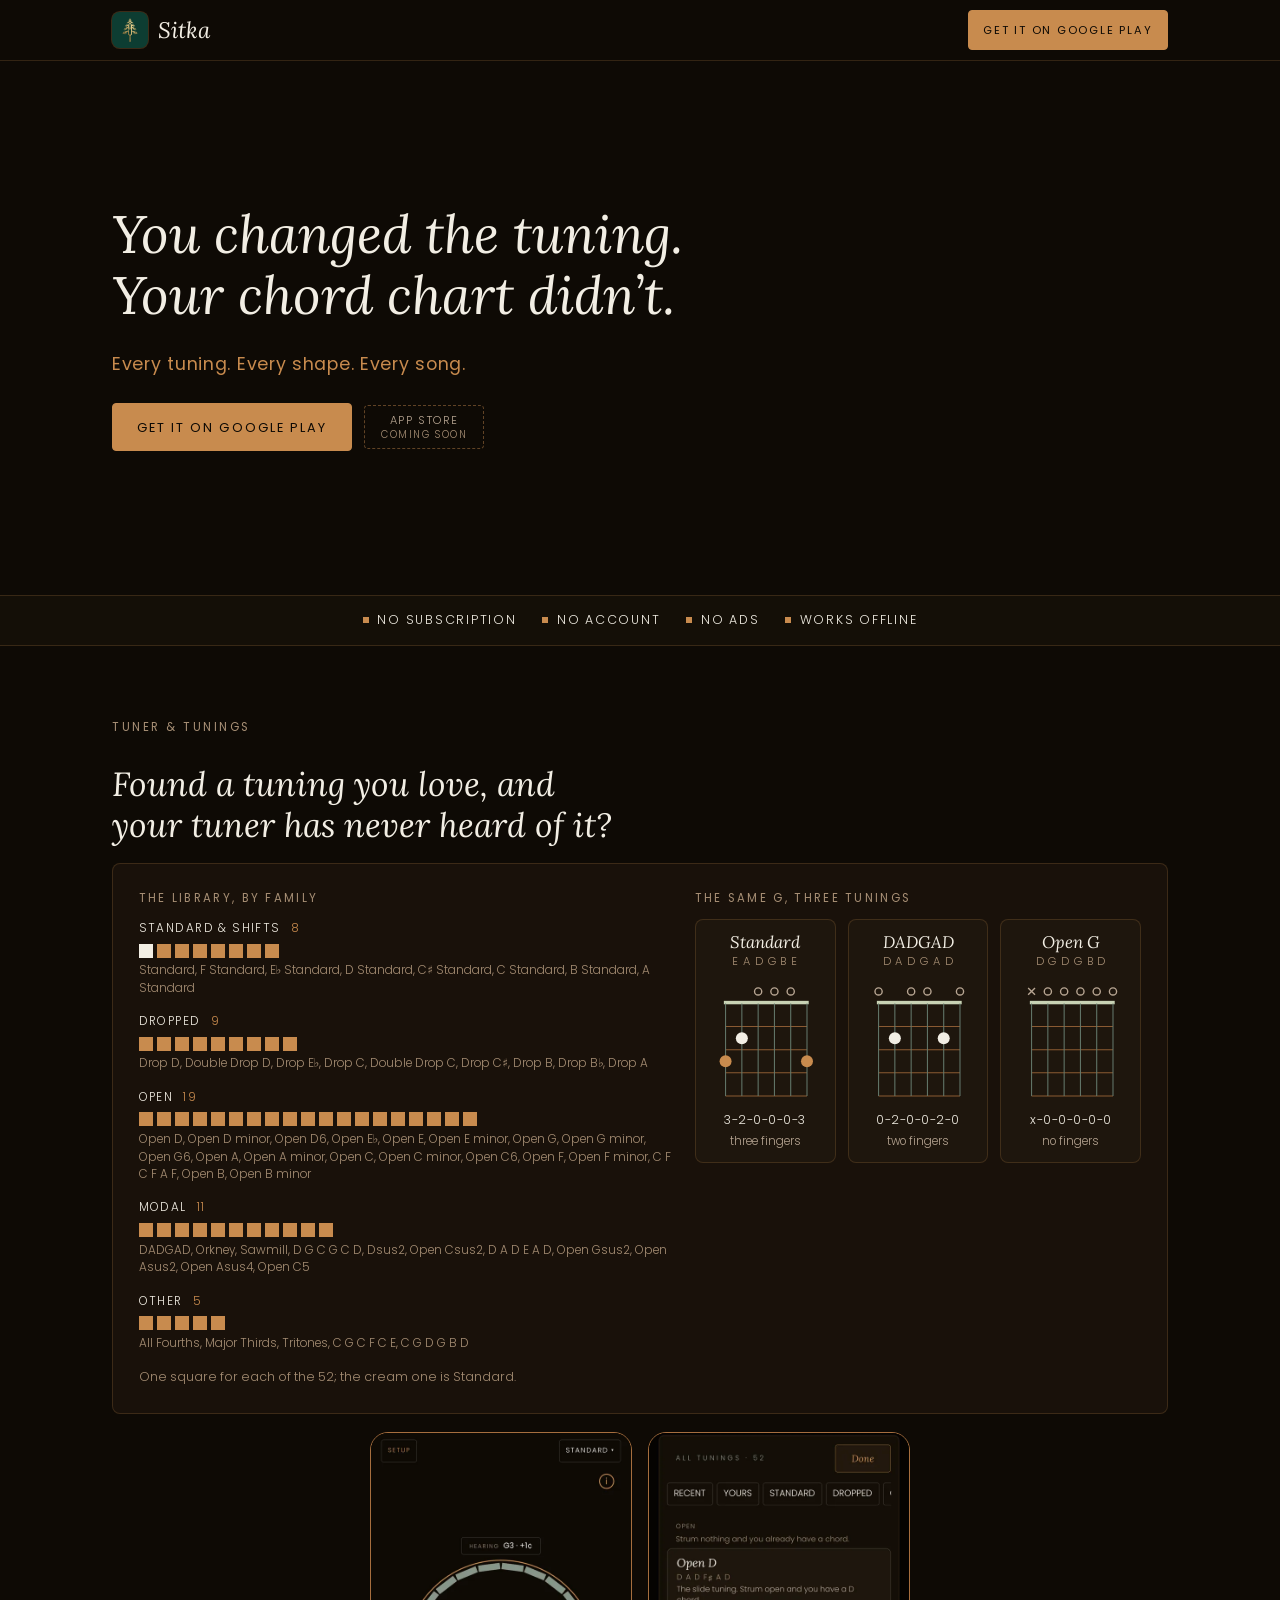
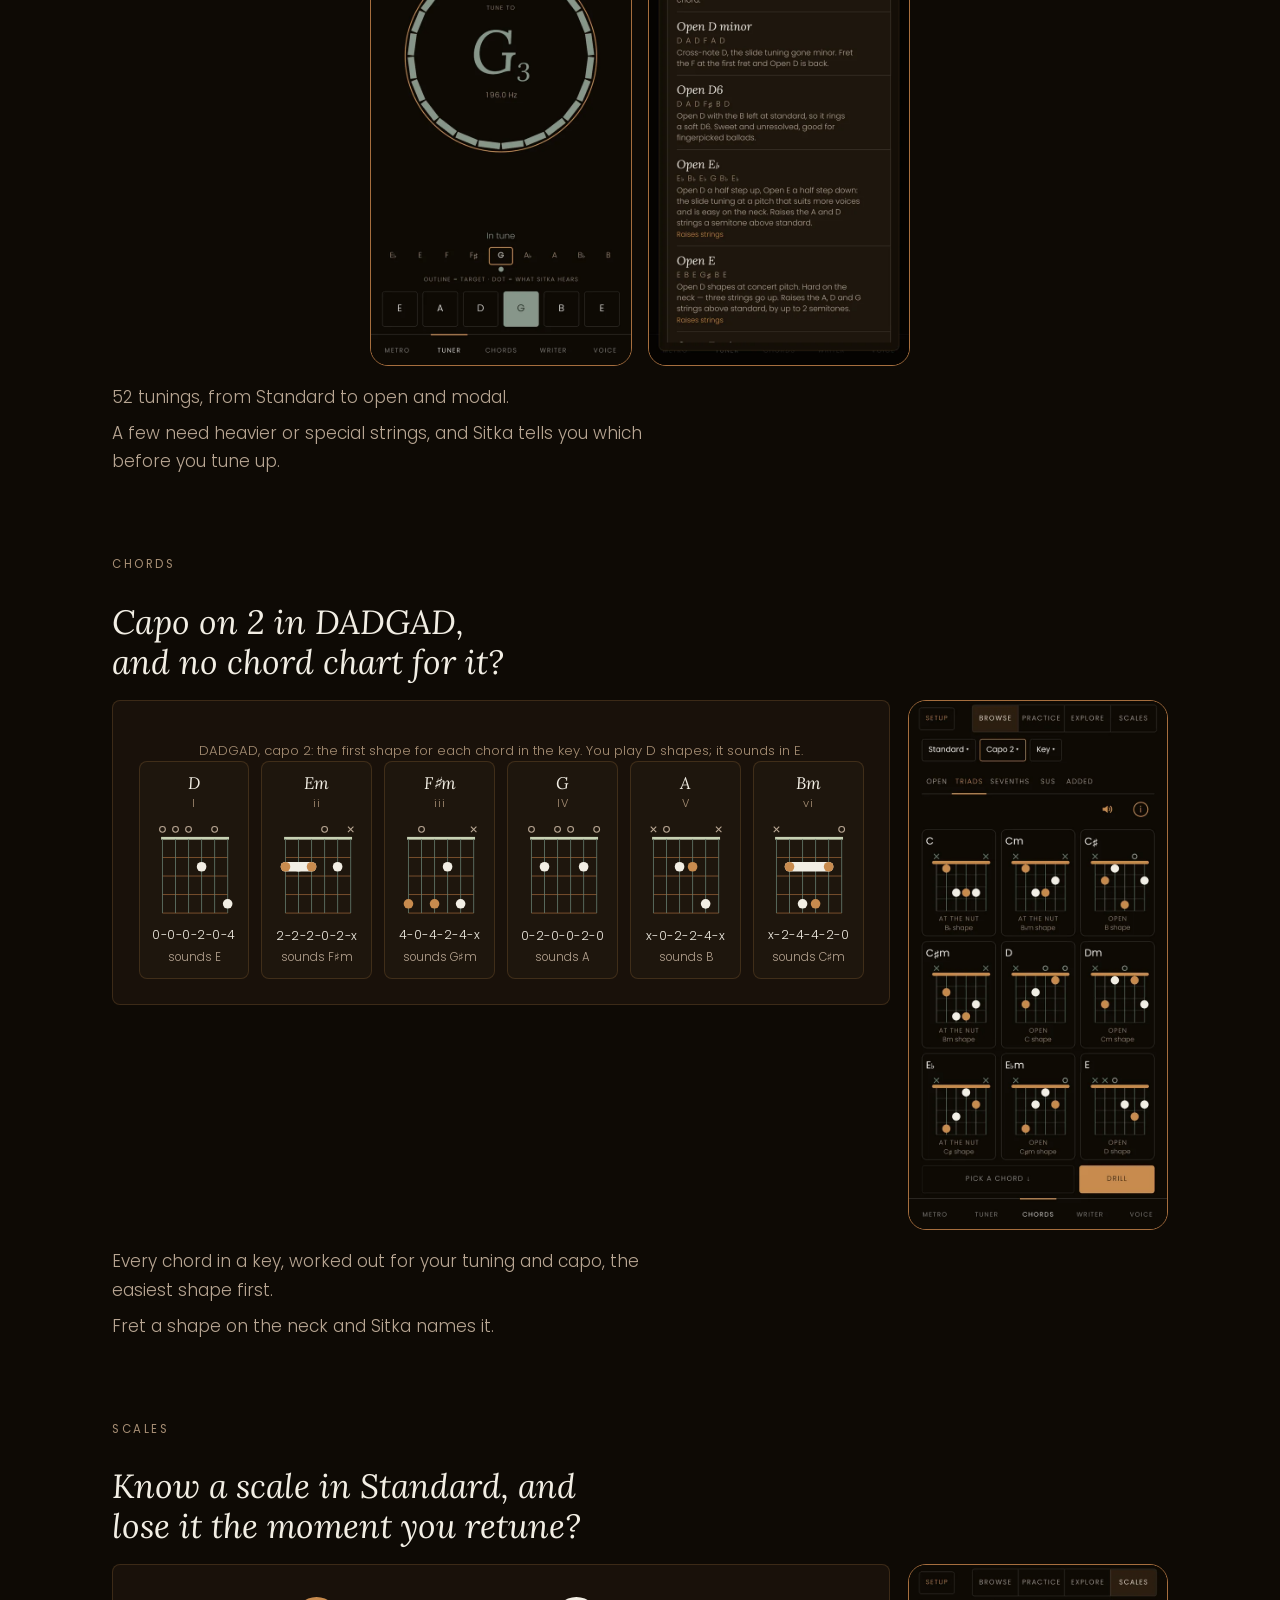
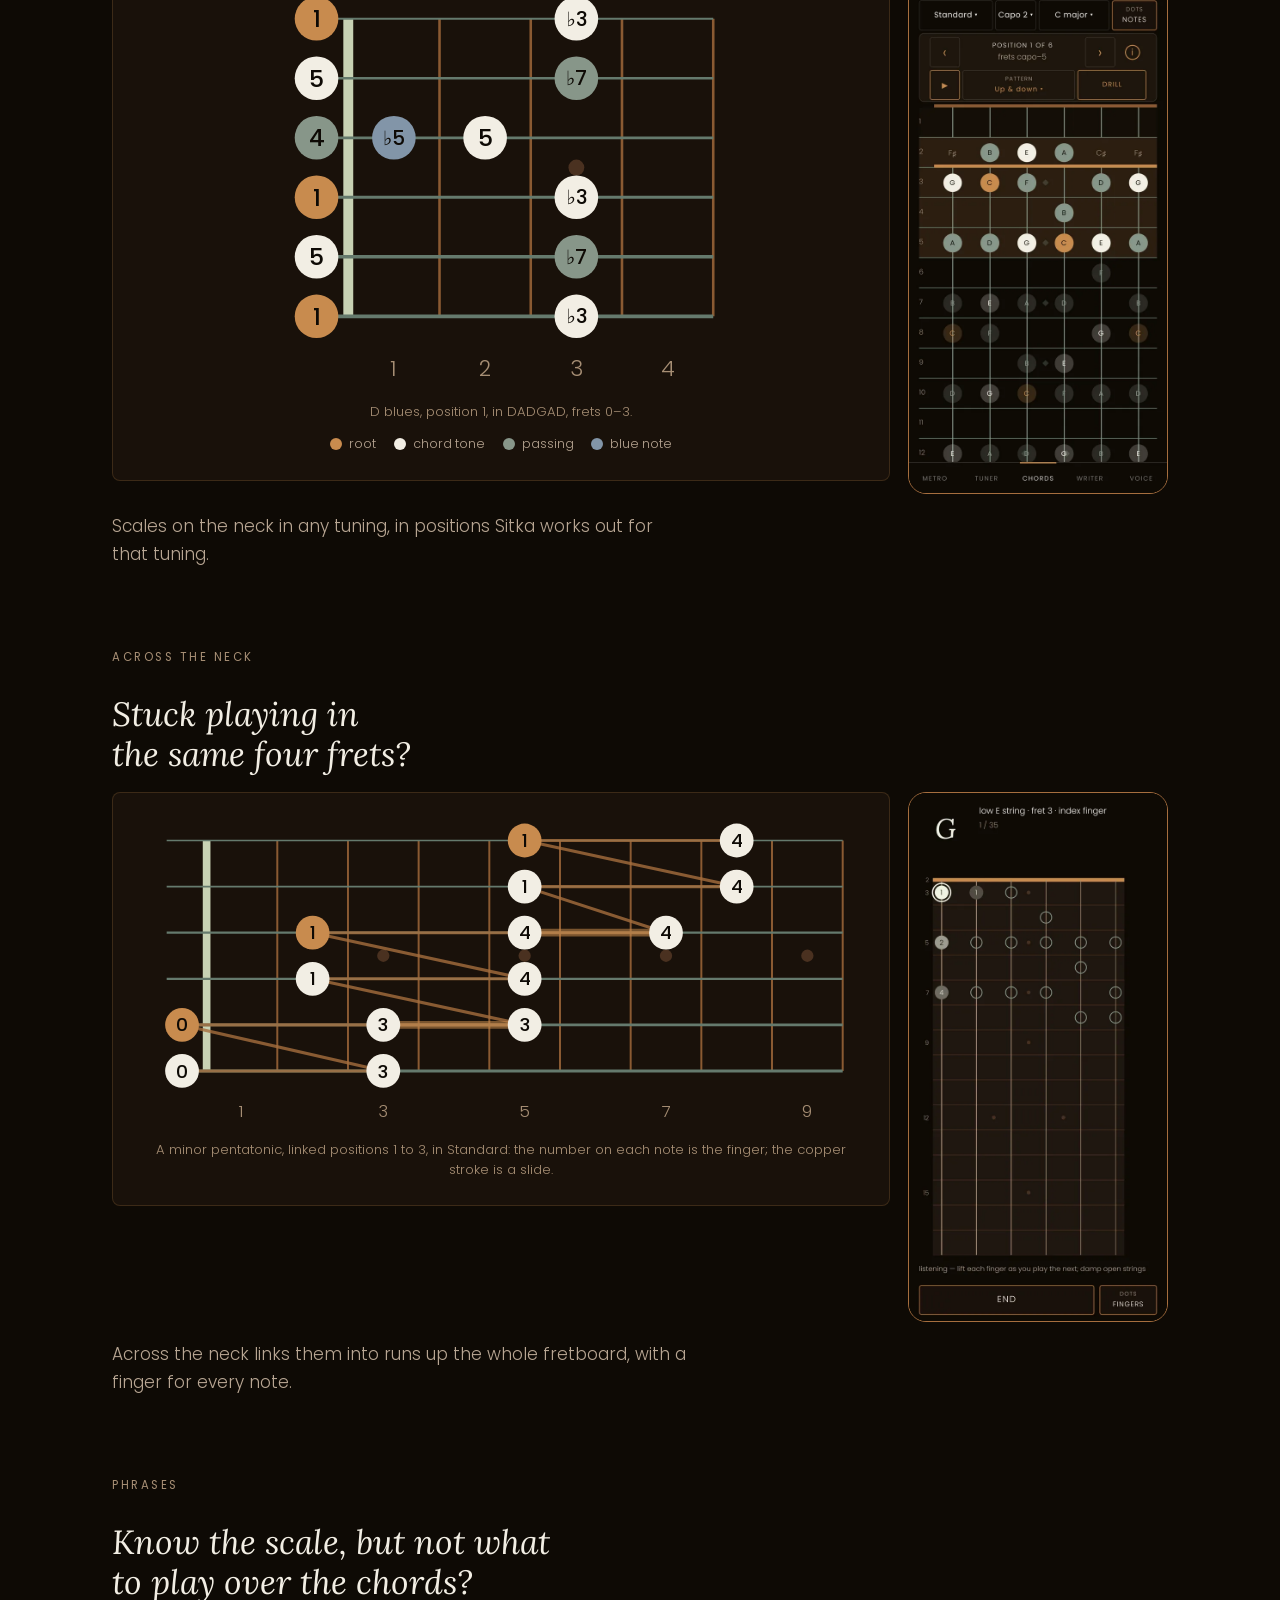
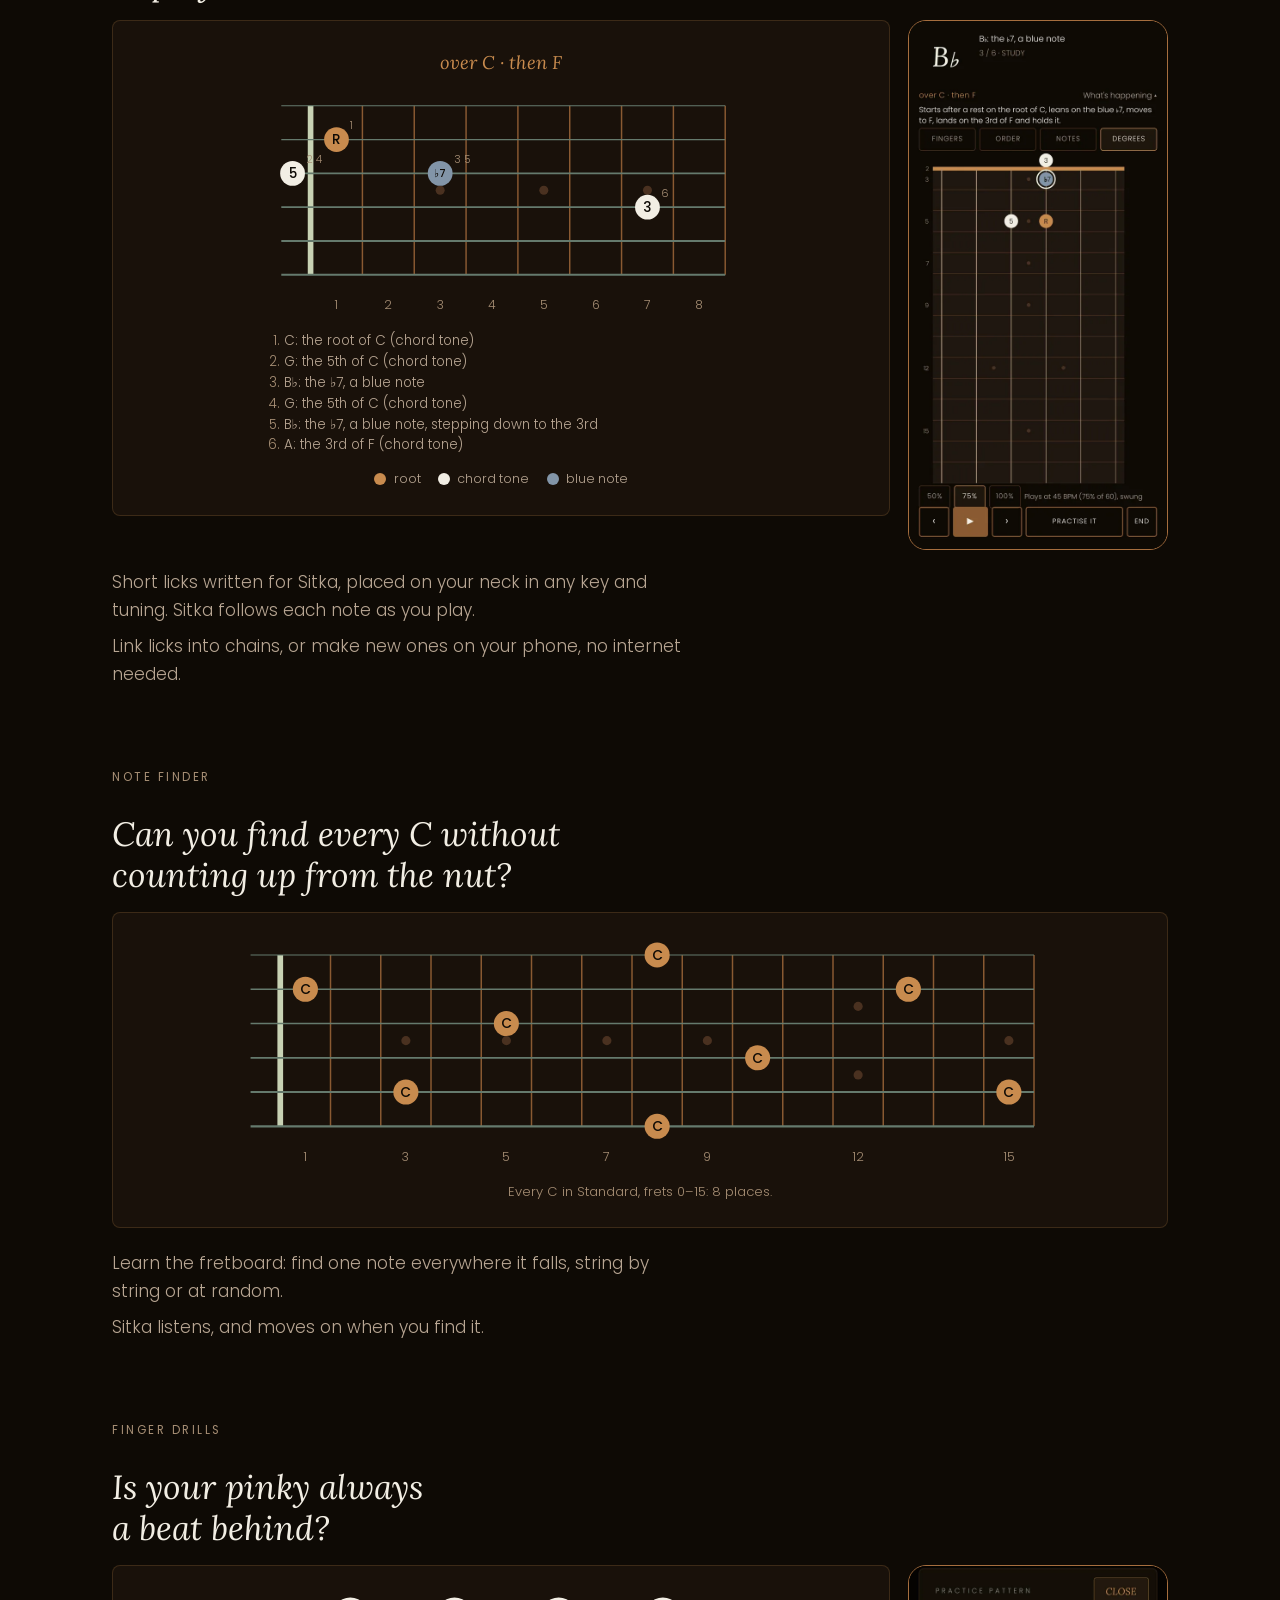
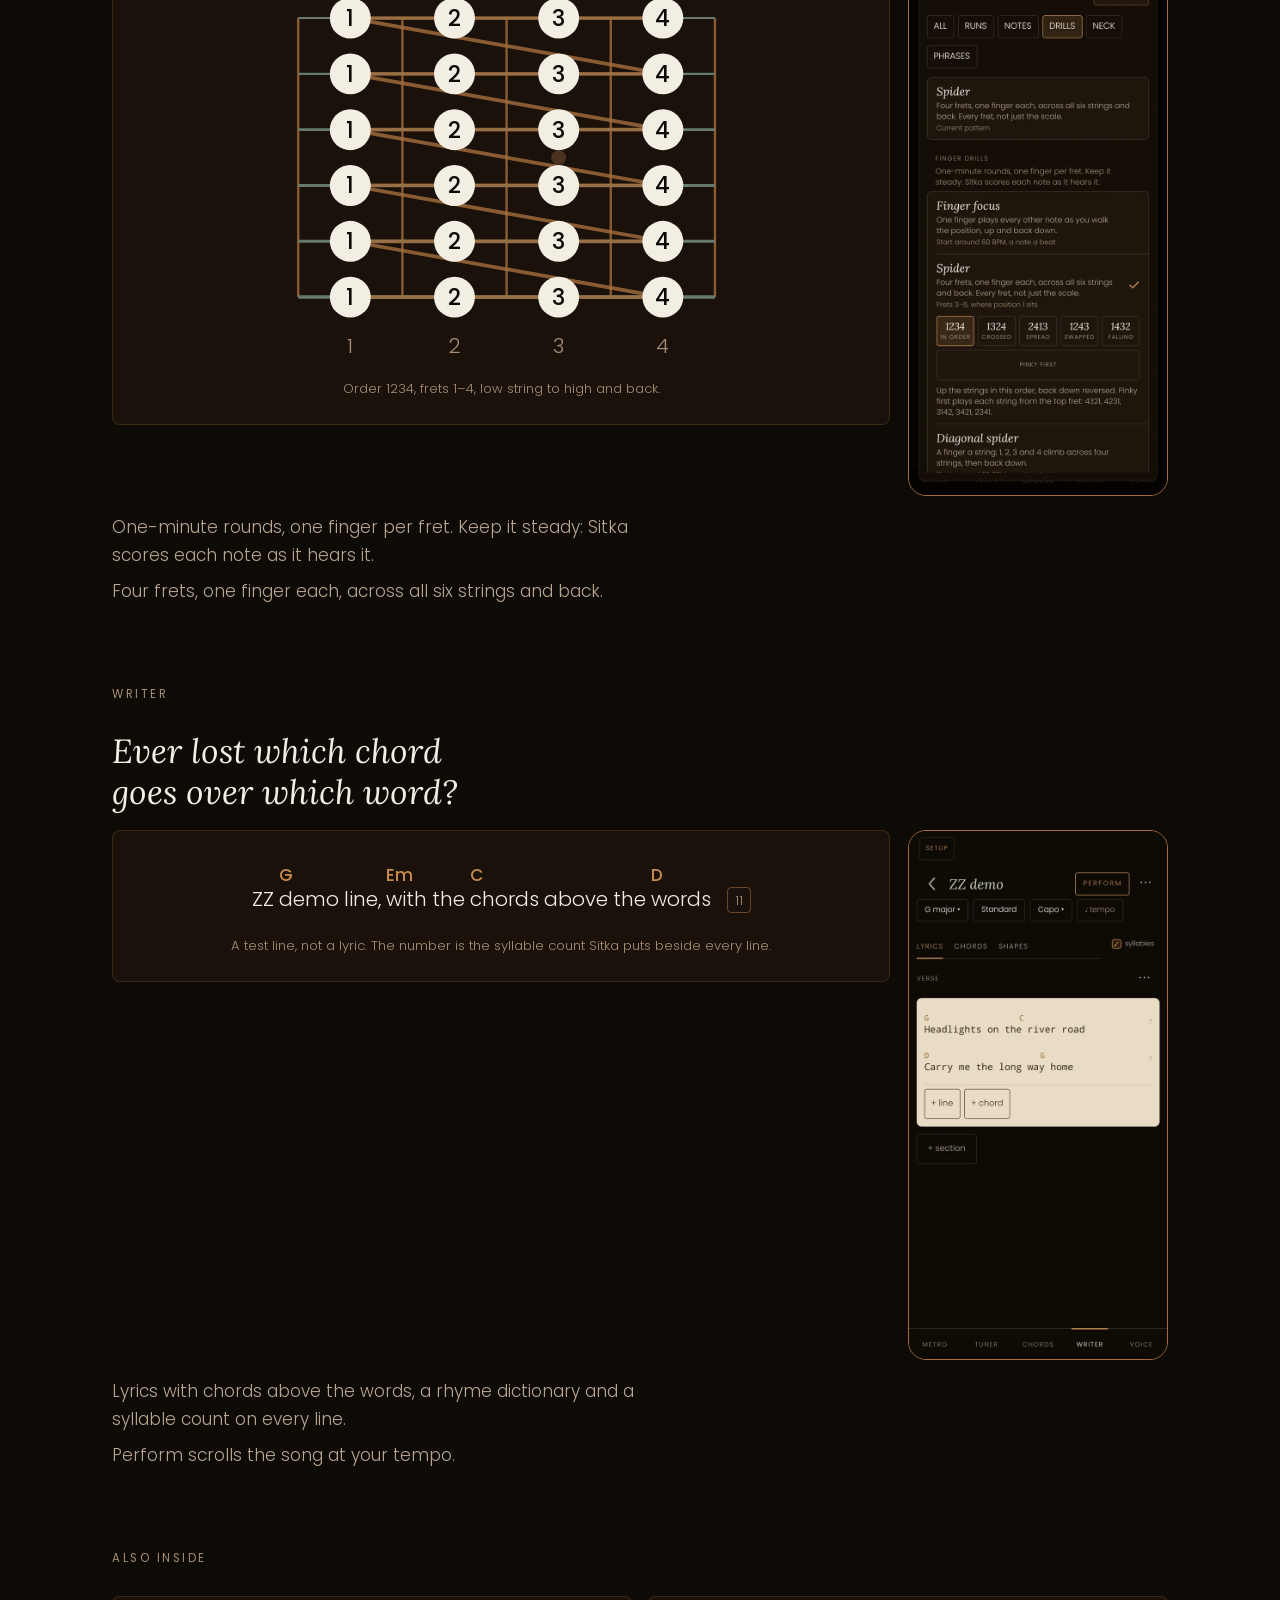
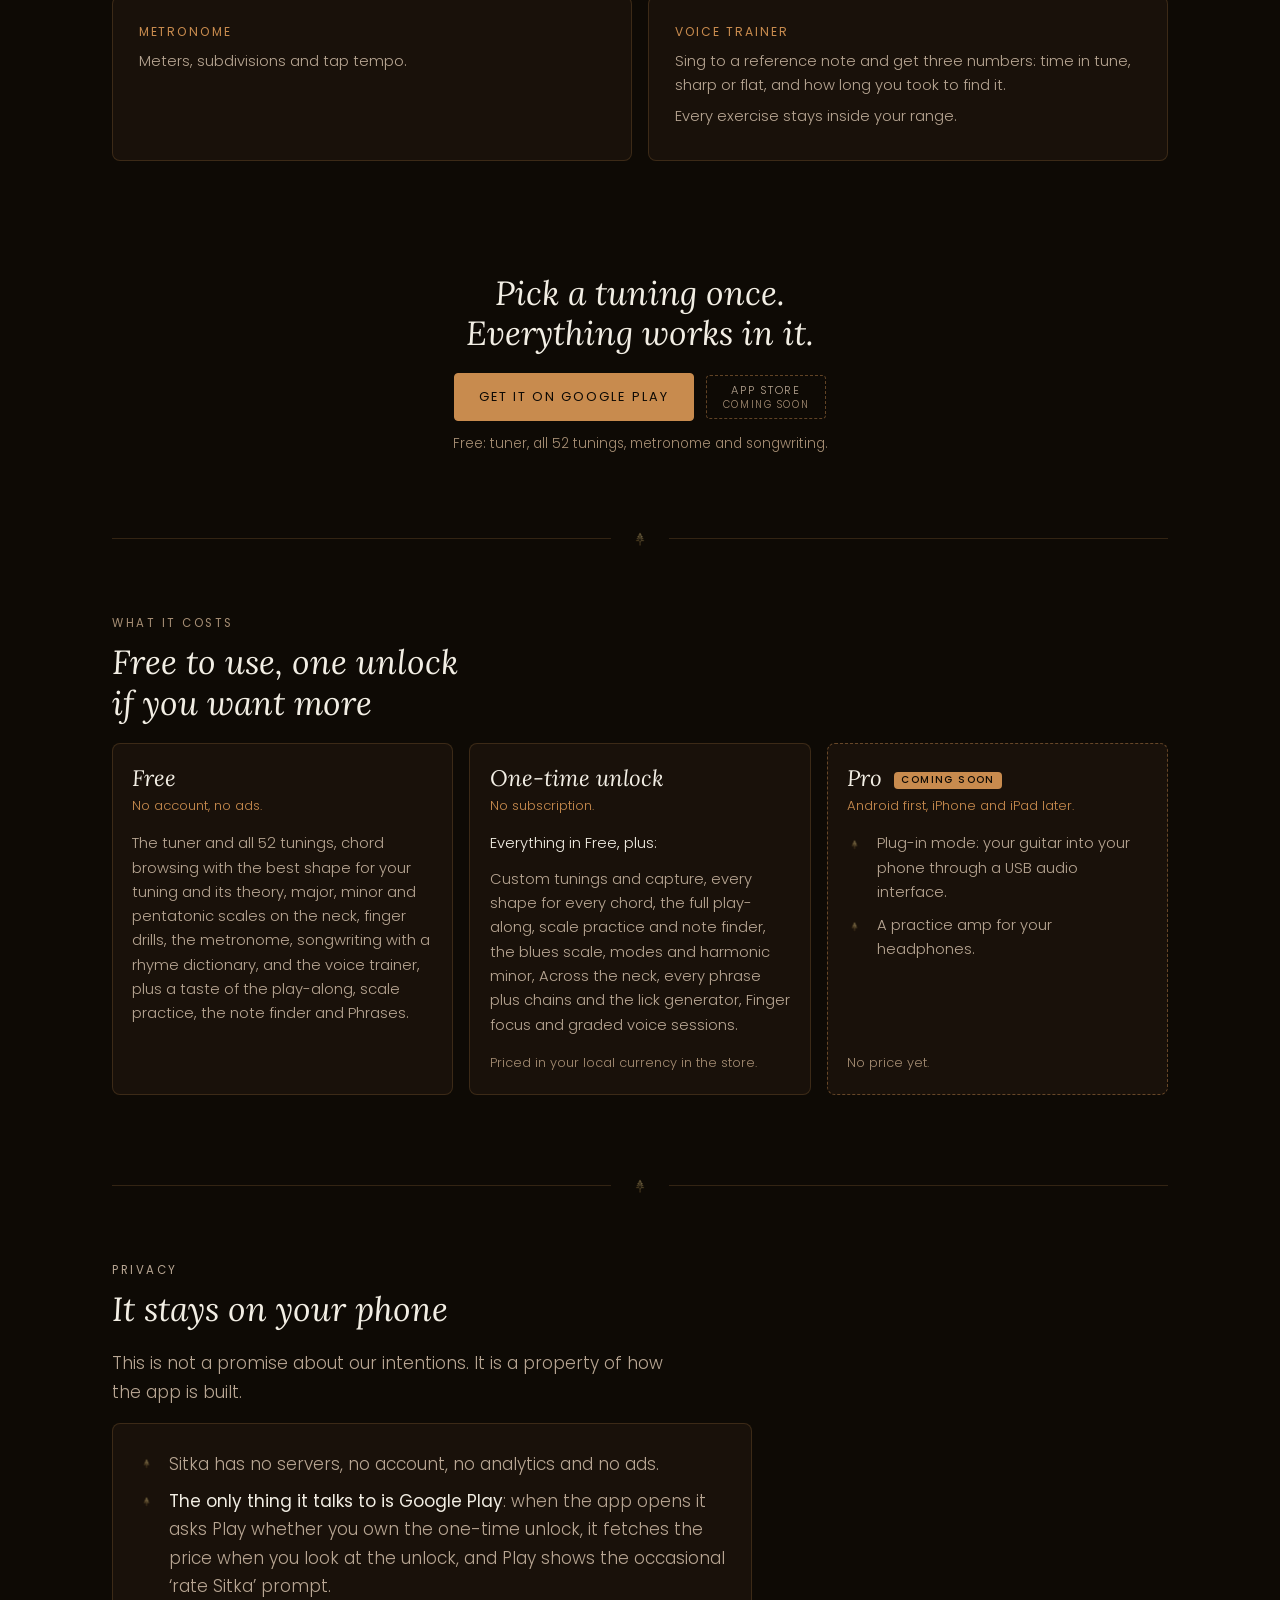
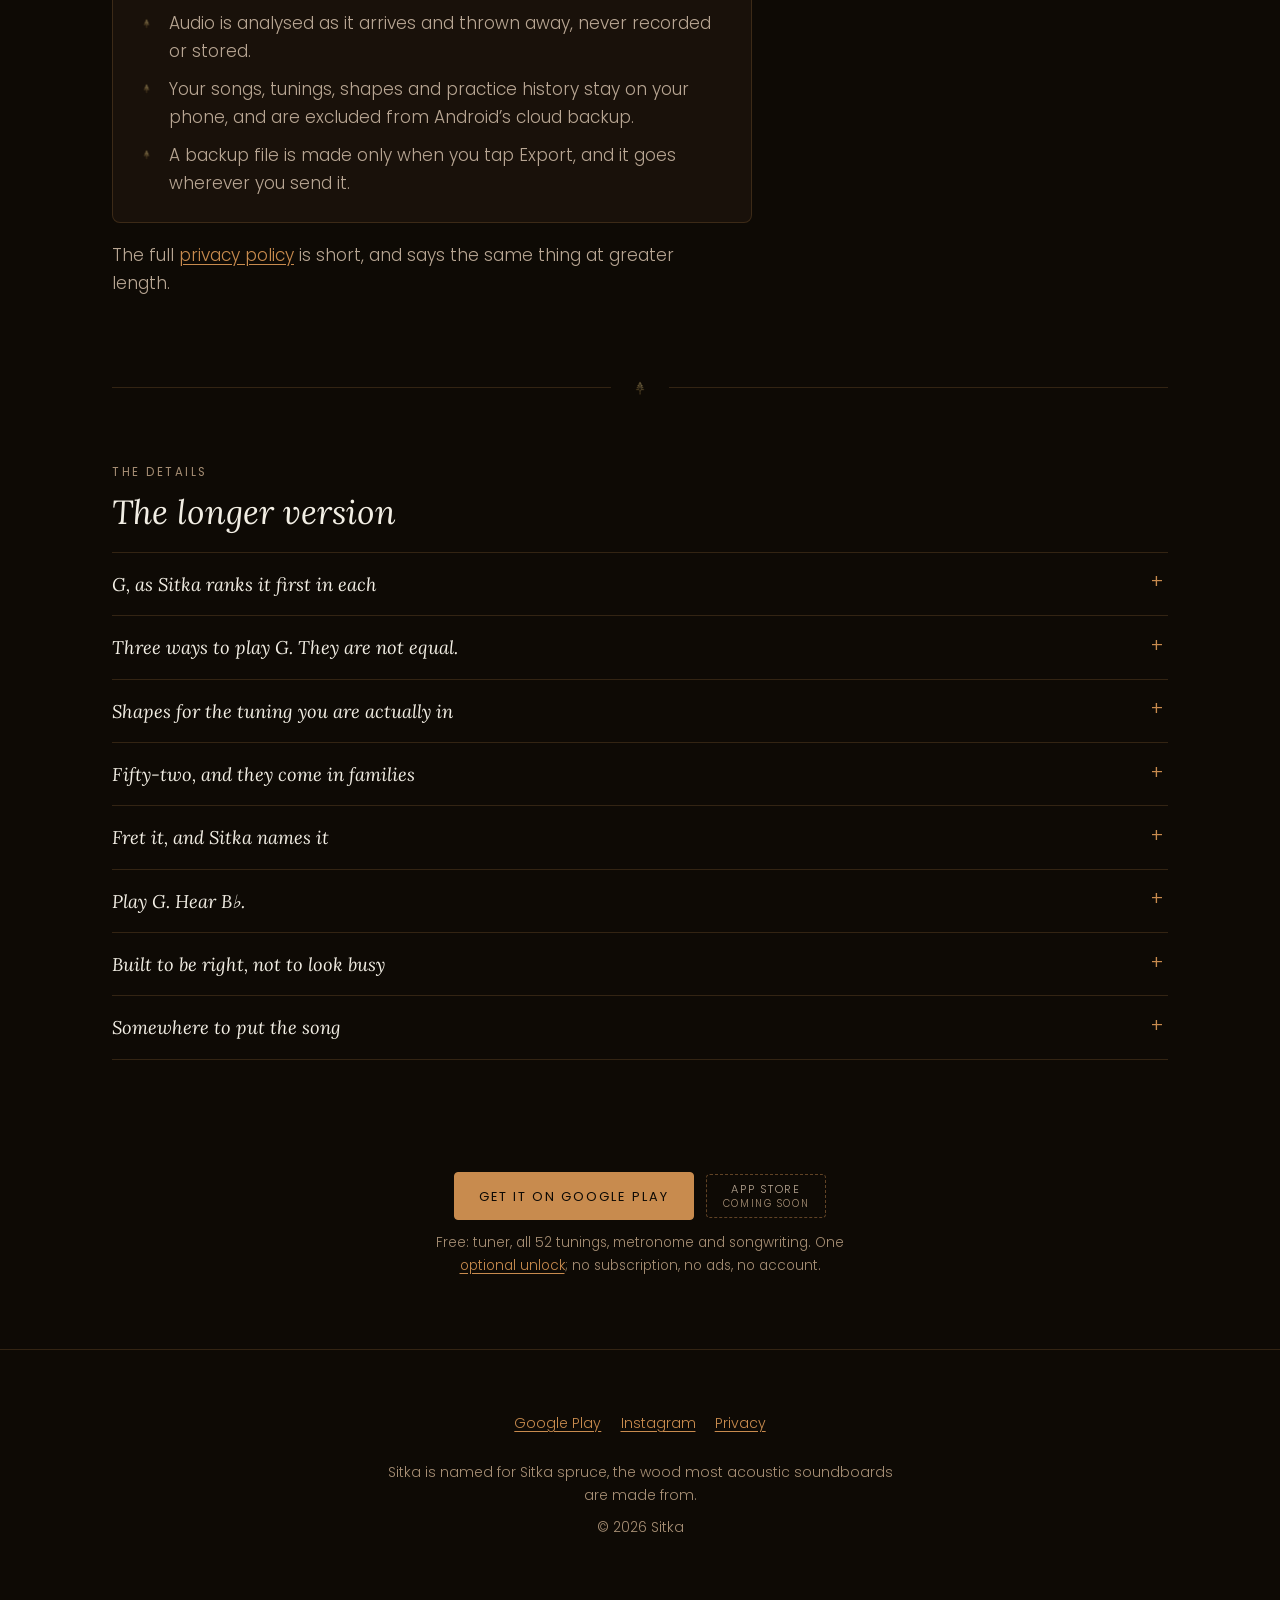
==== commit 8a7e7dad: "DRAFT: the Play v2 hero and shots, the store's pricing lines, App Store coming soon - Hero: the Play" ====
--- a/index.html
+++ b/index.html
@@ -57,13 +57,34 @@
   .payoff { grid-area: payoff; margin: 0; }
   .act { grid-area: act; }
   .act-note { margin: .75rem 0 0; font-size: .85rem; color: var(--ink-faint); }
+  /* the photo: the Play v2 hero scene (store/play/make-feature-graphic-v2-hero.mjs) with no type on it.
+     Phones: a 4:5 crop centred on the phone, between the words and the buttons.
+     Desktop: the whole 2.4:1 scene behind the hero, the words live on the wall at the left. */
+  .hl { display: inline-block; }
+  .payoff { margin: 0 -16px; }
+  .payoff img { display: block; width: 100%; height: auto; }
+  .stores { display: flex; flex-wrap: wrap; gap: .75rem; align-items: center; }
+  .soon {
+    display: inline-flex; flex-direction: column; align-items: center; justify-content: center;
+    min-height: 44px; padding: .4rem 1rem; border: 1px dashed var(--hair-lit); border-radius: var(--r-control);
+    color: var(--ink-dim); font-size: .7rem; letter-spacing: .14em; text-transform: uppercase; line-height: 1.35;
+    cursor: default; user-select: none;
+  }
+  .soon small { font-size: .62rem; letter-spacing: .16em; color: var(--ink-faint); }
+  .call .stores { justify-content: center; }
   @media (min-width: 860px) {
-    .hero .in {
-      grid-template-columns: 1fr 300px; column-gap: 4rem; row-gap: 1.25rem;
-      grid-template-rows: 1fr auto auto auto 1fr;
-      grid-template-areas: ". payoff" "hook payoff" "tag payoff" "act payoff" ". payoff";
+    .hero { position: relative; overflow: hidden; padding: 0; min-height: clamp(30rem, 41.7vw, 40rem); display: flex; align-items: center; }
+    .hero .in { width: 100%; grid-template-areas: "hook" "tag" "act"; padding-top: 3rem; padding-bottom: 3rem; }
+    .hook, .tagline, .act { position: relative; z-index: 1; }
+    .hook { max-width: none; }
+    .payoff { position: absolute; inset: 0; margin: 0; z-index: 0; }
+    .payoff img { width: 100%; height: 100%; object-fit: cover; object-position: 72% 50%; }
+    .payoff::after {
+      content: ""; position: absolute; inset: 0;
+      background:
+        linear-gradient(90deg, rgba(14,10,5,.82) 0%, rgba(14,10,5,.6) 32%, rgba(14,10,5,0) 52%),
+        linear-gradient(0deg, var(--ground) 0%, rgba(14,10,5,0) 14%);
     }
-    .payoff { width: 300px; }
   }
 
   /* ---------------- placeholders for footage and screenshots ---------------- */
@@ -86,6 +107,9 @@
   .hero .ph { max-width: 260px; }
   /* the app's own screens, from the store build (store/play/phone-v2): the placeholder's box, a copper edge */
   .shot { display: block; width: 100%; max-width: 300px; height: auto; margin: 0 auto; border-radius: 18px; border: 1px solid var(--copper-mid); background: var(--surface); }
+  .pair .shot { max-width: 240px; }
+  .duo { display: grid; grid-template-columns: repeat(2, minmax(0, 1fr)); gap: 1rem; max-width: 540px; margin: 0 auto; width: 100%; }
+  @media (min-width: 860px) { .pair .shot { max-width: 260px; } }
   @media (min-width: 860px) { .hero .ph { max-width: 300px; } }
 
   /* ---------------- the objections ---------------- */
@@ -221,6 +245,7 @@
   .tier-terms { font-size: .82rem; line-height: 1.5; color: var(--copper); margin: 0 0 1rem; }
   .tier-lead { margin: 0 0 .7rem; font-size: .92rem; color: var(--ink); }
   .tier .mark-list li { font-size: .92rem; margin-bottom: .55rem; }
+  .tier-line { margin: 0; font-size: .92rem; line-height: 1.65; color: var(--ink-dim); }
   .tier-foot { margin: auto 0 0; padding-top: 1rem; font-size: .8rem; line-height: 1.5; color: var(--ink-faint); }
   .tag {
     display: inline-block; vertical-align: middle; margin-left: .4rem;
@@ -276,32 +301,35 @@
 -->
 <header class="hero">
   <div class="in">
-    <h1 class="hook">You changed the tuning. Your chord chart didn&rsquo;t.</h1>
+    <h1 class="hook"><span class="hl">You changed the tuning.</span> <span class="hl">Your chord chart didn&rsquo;t.</span></h1>
     <p class="tagline">Every tuning. Every shape. Every song.</p>
 
     <!--
-      PAYOFF: the owner's own screen recording goes here — no generated or
-      AI imagery. When it exists, replace the placeholder with:
-        <video class="loop" autoplay muted loop playsinline preload="metadata"
-               width="1080" height="2160" poster="/assets/shots/v2-hero.webp"
-               aria-label="Changing the tuning in Sitka: the chord shapes redraw for the new tuning">
-          <source src="/assets/video/hero-loop.mp4" type="video/mp4">
-        </video>
-      and under prefers-reduced-motion show the poster with controls instead
-      of autoplaying. Poster from store/play/phone-v2 (vc50), never vc49.
+      PAYOFF: the Play v2 hero scene (store/play/make-feature-graphic-v2-hero.mjs on
+      store/play-v2, 2026-11-25): the photographic base with the real lit-ring
+      capture on its screen, rendered WITHOUT the graphic's type, so headline B
+      and the tagline stay live text. assets/hero/hero-2400.webp is the
+      script's 2400x1000 web crop (hero-1440 the same, smaller);
+      hero-phone-800.webp is 800x1000 from x 1185 of it, centred on the phone.
+      Outside the type its pixels match feature-graphic-v2-hero-web.png
+      exactly. Alt text: DRAFT. The owner's screen-recording loop can still
+      replace this later.
     -->
     <figure class="payoff">
-      <div class="ph" role="img" aria-label="Placeholder for a screen recording: changing the tuning, and the chord shapes redraw">
-        <span class="ph-tag">Placeholder</span>
-        <span class="ph-title">Screen recording, a short loop</span>
-        <span class="ph-what">Change the tuning &rarr; the chord shapes redraw for it</span>
-        <span class="ph-file">assets/video/hero-loop.mp4 &middot; your own footage</span>
-      </div>
+      <picture>
+        <source media="(max-width: 859px)" srcset="/assets/hero/hero-phone-800.webp" width="800" height="1000">
+        <img src="/assets/hero/hero-1440.webp" srcset="/assets/hero/hero-1440.webp 1440w, /assets/hero/hero-2400.webp 2400w" sizes="100vw"
+             width="2400" height="1000" fetchpriority="high" decoding="async"
+             alt="A phone on a stand on a wooden table, Sitka&rsquo;s tuner on its screen reading G3 in tune, an acoustic guitar and an oil lamp behind it">
+      </picture>
     </figure>
 
+    <!-- Store buttons: Google Play live. App Store "Coming soon" until Apple approves; then the real badge and link. -->
     <div class="act">
-      <a class="cta" href="https://play.google.com/store/apps/details?id=com.woodyb.sitka">Get it on Google Play</a>
-      <p class="act-note">Free on Android. iPhone and iPad: coming soon.</p>
+      <div class="stores">
+        <a class="cta" href="https://play.google.com/store/apps/details?id=com.woodyb.sitka">Get it on Google Play</a>
+        <span class="soon" aria-disabled="true">App Store <small>Coming soon</small></span>
+      </div>
     </div>
   </div>
 </header>
@@ -344,6 +372,11 @@
 <!-- /GENERATED:threeTunings -->
       </div>
     </div>
+    <!-- SCREENSHOTS 1 and 2: the Tuner ring lit and settled on G3, and the tuning sheet (Sitka 1.46.0 (51) from Play, Pixel 8; sitka-store-shots/play-v2/raw, cropped 1080x2210 from y 120 as the framed set). Alt text: DRAFT. -->
+    <div class="duo">
+      <img class="shot" src="/assets/shots/v3-1-tuner.webp" width="600" height="1228" loading="lazy" decoding="async" alt="Sitka&rsquo;s tuner in Standard: the ring full and settled around G3 at 196.0 Hz, in tune">
+      <img class="shot" src="/assets/shots/v3-2-tunings.webp" width="600" height="1228" loading="lazy" decoding="async" alt="Sitka&rsquo;s tuning sheet, the open tunings: Open D, Open D minor, Open D6, Open E&#9837; and Open E, each with a line on why players reach for it">
+    </div>
     <div class="feat-body">
       <p>52 tunings, from Standard to open and modal.</p>
       <!-- APPROVED by the owner 2026-11-22 -->
@@ -362,8 +395,8 @@
 <div class="minirow six"><figure class="mini"><figcaption><span class="mini-name">D</span><span class="mini-sub">I</span></figcaption><svg class="viz chord" viewBox="0 0 140 150" width="140" height="150" role="img" aria-labelledby="v-9-t v-9-d" xmlns="http://www.w3.org/2000/svg"><title id="v-9-t">D shape, capo 2, DADGAD</title><desc id="v-9-d">Frets low string to high: 0-0-0-2-0-4. Root notes copper, other chord tones cream.</desc><circle cx="24" cy="18" r="4.2" stroke="#B8A693" stroke-width="1.6" fill="none"/><circle cx="43" cy="18" r="4.2" stroke="#B8A693" stroke-width="1.6" fill="none"/><circle cx="62" cy="18" r="4.2" stroke="#B8A693" stroke-width="1.6" fill="none"/><circle cx="100" cy="18" r="4.2" stroke="#B8A693" stroke-width="1.6" fill="none"/><rect x="22" y="29" width="99" height="4" fill="#C8D2B4"/><line x1="24" y1="59" x2="119" y2="59" stroke="#8A5A32" stroke-width="1.2"/><line x1="24" y1="86" x2="119" y2="86" stroke="#8A5A32" stroke-width="1.2"/><line x1="24" y1="113" x2="119" y2="113" stroke="#8A5A32" stroke-width="1.2"/><line x1="24" y1="140" x2="119" y2="140" stroke="#8A5A32" stroke-width="1.2"/><line x1="24" y1="32" x2="24" y2="140" stroke="#657A6D" stroke-width="1.2"/><line x1="43" y1="32" x2="43" y2="140" stroke="#657A6D" stroke-width="1.2"/><line x1="62" y1="32" x2="62" y2="140" stroke="#657A6D" stroke-width="1.2"/><line x1="81" y1="32" x2="81" y2="140" stroke="#657A6D" stroke-width="1.2"/><line x1="100" y1="32" x2="100" y2="140" stroke="#657A6D" stroke-width="1.2"/><line x1="119" y1="32" x2="119" y2="140" stroke="#657A6D" stroke-width="1.2"/><circle cx="81" cy="72.5" r="7" fill="#F2EEE4"/><circle cx="119" cy="126.5" r="7" fill="#F2EEE4"/></svg><p class="mini-shape">0-0-0-2-0-4</p><p class="mini-meta">sounds E</p></figure><figure class="mini"><figcaption><span class="mini-name">Em</span><span class="mini-sub">ii</span></figcaption><svg class="viz chord" viewBox="0 0 140 150" width="140" height="150" role="img" aria-labelledby="v-10-t v-10-d" xmlns="http://www.w3.org/2000/svg"><title id="v-10-t">Em shape, capo 2, DADGAD</title><desc id="v-10-d">Frets low string to high: 2-2-2-0-2-x. Root notes copper, other chord tones cream.</desc><circle cx="81" cy="18" r="4.2" stroke="#B8A693" stroke-width="1.6" fill="none"/><path d="M115 14l8 8m0 -8l-8 8" stroke="#B8A693" stroke-width="1.6" fill="none"/><rect x="22" y="29" width="99" height="4" fill="#C8D2B4"/><line x1="24" y1="59" x2="119" y2="59" stroke="#8A5A32" stroke-width="1.2"/><line x1="24" y1="86" x2="119" y2="86" stroke="#8A5A32" stroke-width="1.2"/><line x1="24" y1="113" x2="119" y2="113" stroke="#8A5A32" stroke-width="1.2"/><line x1="24" y1="140" x2="119" y2="140" stroke="#8A5A32" stroke-width="1.2"/><line x1="24" y1="32" x2="24" y2="140" stroke="#657A6D" stroke-width="1.2"/><line x1="43" y1="32" x2="43" y2="140" stroke="#657A6D" stroke-width="1.2"/><line x1="62" y1="32" x2="62" y2="140" stroke="#657A6D" stroke-width="1.2"/><line x1="81" y1="32" x2="81" y2="140" stroke="#657A6D" stroke-width="1.2"/><line x1="100" y1="32" x2="100" y2="140" stroke="#657A6D" stroke-width="1.2"/><line x1="119" y1="32" x2="119" y2="140" stroke="#657A6D" stroke-width="1.2"/><rect x="17" y="65.5" width="52" height="14" rx="7" fill="#F2EEE4"/><circle cx="24" cy="72.5" r="7" fill="#C88B4E"/><circle cx="43" cy="72.5" r="7" fill="#F2EEE4"/><circle cx="62" cy="72.5" r="7" fill="#C88B4E"/><circle cx="100" cy="72.5" r="7" fill="#F2EEE4"/></svg><p class="mini-shape">2-2-2-0-2-x</p><p class="mini-meta">sounds F♯m</p></figure><figure class="mini"><figcaption><span class="mini-name">F♯m</span><span class="mini-sub">iii</span></figcaption><svg class="viz chord" viewBox="0 0 140 150" width="140" height="150" role="img" aria-labelledby="v-11-t v-11-d" xmlns="http://www.w3.org/2000/svg"><title id="v-11-t">F♯m shape, capo 2, DADGAD</title><desc id="v-11-d">Frets low string to high: 4-0-4-2-4-x. Root notes copper, other chord tones cream.</desc><circle cx="43" cy="18" r="4.2" stroke="#B8A693" stroke-width="1.6" fill="none"/><path d="M115 14l8 8m0 -8l-8 8" stroke="#B8A693" stroke-width="1.6" fill="none"/><rect x="22" y="29" width="99" height="4" fill="#C8D2B4"/><line x1="24" y1="59" x2="119" y2="59" stroke="#8A5A32" stroke-width="1.2"/><line x1="24" y1="86" x2="119" y2="86" stroke="#8A5A32" stroke-width="1.2"/><line x1="24" y1="113" x2="119" y2="113" stroke="#8A5A32" stroke-width="1.2"/><line x1="24" y1="140" x2="119" y2="140" stroke="#8A5A32" stroke-width="1.2"/><line x1="24" y1="32" x2="24" y2="140" stroke="#657A6D" stroke-width="1.2"/><line x1="43" y1="32" x2="43" y2="140" stroke="#657A6D" stroke-width="1.2"/><line x1="62" y1="32" x2="62" y2="140" stroke="#657A6D" stroke-width="1.2"/><line x1="81" y1="32" x2="81" y2="140" stroke="#657A6D" stroke-width="1.2"/><line x1="100" y1="32" x2="100" y2="140" stroke="#657A6D" stroke-width="1.2"/><line x1="119" y1="32" x2="119" y2="140" stroke="#657A6D" stroke-width="1.2"/><circle cx="24" cy="126.5" r="7" fill="#C88B4E"/><circle cx="62" cy="126.5" r="7" fill="#C88B4E"/><circle cx="81" cy="72.5" r="7" fill="#F2EEE4"/><circle cx="100" cy="126.5" r="7" fill="#F2EEE4"/></svg><p class="mini-shape">4-0-4-2-4-x</p><p class="mini-meta">sounds G♯m</p></figure><figure class="mini"><figcaption><span class="mini-name">G</span><span class="mini-sub">IV</span></figcaption><svg class="viz chord" viewBox="0 0 140 150" width="140" height="150" role="img" aria-labelledby="v-12-t v-12-d" xmlns="http://www.w3.org/2000/svg"><title id="v-12-t">G shape, capo 2, DADGAD</title><desc id="v-12-d">Frets low string to high: 0-2-0-0-2-0. Root notes copper, other chord tones cream.</desc><circle cx="24" cy="18" r="4.2" stroke="#B8A693" stroke-width="1.6" fill="none"/><circle cx="62" cy="18" r="4.2" stroke="#B8A693" stroke-width="1.6" fill="none"/><circle cx="81" cy="18" r="4.2" stroke="#B8A693" stroke-width="1.6" fill="none"/><circle cx="119" cy="18" r="4.2" stroke="#B8A693" stroke-width="1.6" fill="none"/><rect x="22" y="29" width="99" height="4" fill="#C8D2B4"/><line x1="24" y1="59" x2="119" y2="59" stroke="#8A5A32" stroke-width="1.2"/><line x1="24" y1="86" x2="119" y2="86" stroke="#8A5A32" stroke-width="1.2"/><line x1="24" y1="113" x2="119" y2="113" stroke="#8A5A32" stroke-width="1.2"/><line x1="24" y1="140" x2="119" y2="140" stroke="#8A5A32" stroke-width="1.2"/><line x1="24" y1="32" x2="24" y2="140" stroke="#657A6D" stroke-width="1.2"/><line x1="43" y1="32" x2="43" y2="140" stroke="#657A6D" stroke-width="1.2"/><line x1="62" y1="32" x2="62" y2="140" stroke="#657A6D" stroke-width="1.2"/><line x1="81" y1="32" x2="81" y2="140" stroke="#657A6D" stroke-width="1.2"/><line x1="100" y1="32" x2="100" y2="140" stroke="#657A6D" stroke-width="1.2"/><line x1="119" y1="32" x2="119" y2="140" stroke="#657A6D" stroke-width="1.2"/><circle cx="43" cy="72.5" r="7" fill="#F2EEE4"/><circle cx="100" cy="72.5" r="7" fill="#F2EEE4"/></svg><p class="mini-shape">0-2-0-0-2-0</p><p class="mini-meta">sounds A</p></figure><figure class="mini"><figcaption><span class="mini-name">A</span><span class="mini-sub">V</span></figcaption><svg class="viz chord" viewBox="0 0 140 150" width="140" height="150" role="img" aria-labelledby="v-13-t v-13-d" xmlns="http://www.w3.org/2000/svg"><title id="v-13-t">A shape, capo 2, DADGAD</title><desc id="v-13-d">Frets low string to high: x-0-2-2-4-x. Root notes copper, other chord tones cream.</desc><path d="M20 14l8 8m0 -8l-8 8" stroke="#B8A693" stroke-width="1.6" fill="none"/><circle cx="43" cy="18" r="4.2" stroke="#B8A693" stroke-width="1.6" fill="none"/><path d="M115 14l8 8m0 -8l-8 8" stroke="#B8A693" stroke-width="1.6" fill="none"/><rect x="22" y="29" width="99" height="4" fill="#C8D2B4"/><line x1="24" y1="59" x2="119" y2="59" stroke="#8A5A32" stroke-width="1.2"/><line x1="24" y1="86" x2="119" y2="86" stroke="#8A5A32" stroke-width="1.2"/><line x1="24" y1="113" x2="119" y2="113" stroke="#8A5A32" stroke-width="1.2"/><line x1="24" y1="140" x2="119" y2="140" stroke="#8A5A32" stroke-width="1.2"/><line x1="24" y1="32" x2="24" y2="140" stroke="#657A6D" stroke-width="1.2"/><line x1="43" y1="32" x2="43" y2="140" stroke="#657A6D" stroke-width="1.2"/><line x1="62" y1="32" x2="62" y2="140" stroke="#657A6D" stroke-width="1.2"/><line x1="81" y1="32" x2="81" y2="140" stroke="#657A6D" stroke-width="1.2"/><line x1="100" y1="32" x2="100" y2="140" stroke="#657A6D" stroke-width="1.2"/><line x1="119" y1="32" x2="119" y2="140" stroke="#657A6D" stroke-width="1.2"/><circle cx="62" cy="72.5" r="7" fill="#F2EEE4"/><circle cx="81" cy="72.5" r="7" fill="#C88B4E"/><circle cx="100" cy="126.5" r="7" fill="#F2EEE4"/></svg><p class="mini-shape">x-0-2-2-4-x</p><p class="mini-meta">sounds B</p></figure><figure class="mini"><figcaption><span class="mini-name">Bm</span><span class="mini-sub">vi</span></figcaption><svg class="viz chord" viewBox="0 0 140 150" width="140" height="150" role="img" aria-labelledby="v-14-t v-14-d" xmlns="http://www.w3.org/2000/svg"><title id="v-14-t">Bm shape, capo 2, DADGAD</title><desc id="v-14-d">Frets low string to high: x-2-4-4-2-0. Root notes copper, other chord tones cream.</desc><path d="M20 14l8 8m0 -8l-8 8" stroke="#B8A693" stroke-width="1.6" fill="none"/><circle cx="119" cy="18" r="4.2" stroke="#B8A693" stroke-width="1.6" fill="none"/><rect x="22" y="29" width="99" height="4" fill="#C8D2B4"/><line x1="24" y1="59" x2="119" y2="59" stroke="#8A5A32" stroke-width="1.2"/><line x1="24" y1="86" x2="119" y2="86" stroke="#8A5A32" stroke-width="1.2"/><line x1="24" y1="113" x2="119" y2="113" stroke="#8A5A32" stroke-width="1.2"/><line x1="24" y1="140" x2="119" y2="140" stroke="#8A5A32" stroke-width="1.2"/><line x1="24" y1="32" x2="24" y2="140" stroke="#657A6D" stroke-width="1.2"/><line x1="43" y1="32" x2="43" y2="140" stroke="#657A6D" stroke-width="1.2"/><line x1="62" y1="32" x2="62" y2="140" stroke="#657A6D" stroke-width="1.2"/><line x1="81" y1="32" x2="81" y2="140" stroke="#657A6D" stroke-width="1.2"/><line x1="100" y1="32" x2="100" y2="140" stroke="#657A6D" stroke-width="1.2"/><line x1="119" y1="32" x2="119" y2="140" stroke="#657A6D" stroke-width="1.2"/><rect x="36" y="65.5" width="71" height="14" rx="7" fill="#F2EEE4"/><circle cx="43" cy="72.5" r="7" fill="#C88B4E"/><circle cx="62" cy="126.5" r="7" fill="#F2EEE4"/><circle cx="81" cy="126.5" r="7" fill="#C88B4E"/><circle cx="100" cy="72.5" r="7" fill="#C88B4E"/></svg><p class="mini-shape">x-2-4-4-2-0</p><p class="mini-meta">sounds C♯m</p></figure></div>
 <!-- /GENERATED:chordSet -->
       </div>
-      <!-- SCREENSHOT: the chord browser, store/play/phone-v2 shot 3 (Sitka 1.46.0 (51) from Play) -->
-      <img class="shot" src="/assets/shots/v2-chords.webp" width="600" height="1228" loading="lazy" decoding="async" alt="Sitka’s chord browser at capo 2 in Standard tuning: chord diagrams with the root notes in copper, each named for the sound and hinted with the shape it uses, such as C as a B♭ shape">
+      <!-- SCREENSHOT 3: the chord browser at capo 2 (Sitka 1.46.0 (51) from Play, Pixel 8; sitka-store-shots/play-v2/raw, cropped 1080x2210 from y 120 as the framed set) -->
+      <img class="shot" src="/assets/shots/v3-3-chords.webp" width="600" height="1228" loading="lazy" decoding="async" alt="Sitka’s chord browser at capo 2 in Standard tuning: chord diagrams with the root notes in copper, each named for the sound and hinted with the shape it uses, such as C as a B♭ shape">
     </div>
     <div class="feat-body">
       <p>Every chord in a key, worked out for your tuning and capo, the easiest shape first.</p>
@@ -374,11 +407,15 @@
   <section class="feat" id="scales">
     <p class="eyebrow">Scales</p>
     <h2>Know a scale in Standard, and lose it the moment you retune?</h2>
-    <div class="panel">
+    <div class="pair">
+      <div class="panel">
 <!-- GENERATED:scale -->
 <!-- generated by tools/build-visuals.mjs from the app at origin/feature/pro 383ad45: scaleNeck(DADGAD, capo 0, D, 'blues'), scalePositions()[0], ROLE_FILL. Do not edit by hand; re-run the script. -->
 <svg class="viz neck neck-h fit" viewBox="0 0 242 200" width="242" height="200" role="img" aria-labelledby="v-15-t v-15-d" xmlns="http://www.w3.org/2000/svg"><title id="v-15-t">D blues, position 1, in DADGAD</title><desc id="v-15-d">13 notes in frets 0 to 3, each labelled with its scale degree.</desc><circle cx="159" cy="89" r="4" fill="#4A3120"/><line x1="44" y1="164" x2="44" y2="14" stroke="#C8D2B4" stroke-width="5"/><line x1="90" y1="164" x2="90" y2="14" stroke="#8A5A32" stroke-width="1.3"/><line x1="136" y1="164" x2="136" y2="14" stroke="#8A5A32" stroke-width="1.3"/><line x1="182" y1="164" x2="182" y2="14" stroke="#8A5A32" stroke-width="1.3"/><line x1="228" y1="164" x2="228" y2="14" stroke="#8A5A32" stroke-width="1.3"/><line x1="18" y1="164" x2="228" y2="164" stroke="#657A6D" stroke-width="1.9"/><line x1="18" y1="134" x2="228" y2="134" stroke="#657A6D" stroke-width="1.7"/><line x1="18" y1="104" x2="228" y2="104" stroke="#657A6D" stroke-width="1.5"/><line x1="18" y1="74" x2="228" y2="74" stroke="#657A6D" stroke-width="1.4"/><line x1="18" y1="44" x2="228" y2="44" stroke="#657A6D" stroke-width="1.2"/><line x1="18" y1="14" x2="228" y2="14" stroke="#657A6D" stroke-width="1"/><text x="67" y="194" fill="#A68E74" font-size="11" text-anchor="middle" font-family="Poppins, ui-sans-serif, system-ui, sans-serif">1</text><text x="113" y="194" fill="#A68E74" font-size="11" text-anchor="middle" font-family="Poppins, ui-sans-serif, system-ui, sans-serif">2</text><text x="159" y="194" fill="#A68E74" font-size="11" text-anchor="middle" font-family="Poppins, ui-sans-serif, system-ui, sans-serif">3</text><text x="205" y="194" fill="#A68E74" font-size="11" text-anchor="middle" font-family="Poppins, ui-sans-serif, system-ui, sans-serif">4</text><circle cx="28" cy="164" r="11" fill="#C88B4E"/><text x="28" y="168.3" fill="#0E0A05" font-size="12" font-weight="500" text-anchor="middle" font-family="Poppins, ui-sans-serif, system-ui, sans-serif">1</text><circle cx="159" cy="164" r="11" fill="#F2EEE4"/><text x="159" y="167.6" fill="#0E0A05" font-size="10" font-weight="500" text-anchor="middle" font-family="Poppins, ui-sans-serif, system-ui, sans-serif">♭3</text><circle cx="28" cy="134" r="11" fill="#F2EEE4"/><text x="28" y="138.3" fill="#0E0A05" font-size="12" font-weight="500" text-anchor="middle" font-family="Poppins, ui-sans-serif, system-ui, sans-serif">5</text><circle cx="159" cy="134" r="11" fill="#879689"/><text x="159" y="137.6" fill="#0E0A05" font-size="10" font-weight="500" text-anchor="middle" font-family="Poppins, ui-sans-serif, system-ui, sans-serif">♭7</text><circle cx="28" cy="104" r="11" fill="#C88B4E"/><text x="28" y="108.3" fill="#0E0A05" font-size="12" font-weight="500" text-anchor="middle" font-family="Poppins, ui-sans-serif, system-ui, sans-serif">1</text><circle cx="159" cy="104" r="11" fill="#F2EEE4"/><text x="159" y="107.6" fill="#0E0A05" font-size="10" font-weight="500" text-anchor="middle" font-family="Poppins, ui-sans-serif, system-ui, sans-serif">♭3</text><circle cx="28" cy="74" r="11" fill="#879689"/><text x="28" y="78.3" fill="#0E0A05" font-size="12" font-weight="500" text-anchor="middle" font-family="Poppins, ui-sans-serif, system-ui, sans-serif">4</text><circle cx="67" cy="74" r="11" fill="#8295A8"/><text x="67" y="77.6" fill="#0E0A05" font-size="10" font-weight="500" text-anchor="middle" font-family="Poppins, ui-sans-serif, system-ui, sans-serif">♭5</text><circle cx="113" cy="74" r="11" fill="#F2EEE4"/><text x="113" y="78.3" fill="#0E0A05" font-size="12" font-weight="500" text-anchor="middle" font-family="Poppins, ui-sans-serif, system-ui, sans-serif">5</text><circle cx="28" cy="44" r="11" fill="#F2EEE4"/><text x="28" y="48.3" fill="#0E0A05" font-size="12" font-weight="500" text-anchor="middle" font-family="Poppins, ui-sans-serif, system-ui, sans-serif">5</text><circle cx="159" cy="44" r="11" fill="#879689"/><text x="159" y="47.6" fill="#0E0A05" font-size="10" font-weight="500" text-anchor="middle" font-family="Poppins, ui-sans-serif, system-ui, sans-serif">♭7</text><circle cx="28" cy="14" r="11" fill="#C88B4E"/><text x="28" y="18.3" fill="#0E0A05" font-size="12" font-weight="500" text-anchor="middle" font-family="Poppins, ui-sans-serif, system-ui, sans-serif">1</text><circle cx="159" cy="14" r="11" fill="#F2EEE4"/><text x="159" y="17.6" fill="#0E0A05" font-size="10" font-weight="500" text-anchor="middle" font-family="Poppins, ui-sans-serif, system-ui, sans-serif">♭3</text></svg><p class="viz-cap">D blues, position 1, in DADGAD, frets 0&ndash;3.</p><ul class="legend"><li><span class="swatch" style="background:#C88B4E"></span>root</li><li><span class="swatch" style="background:#F2EEE4"></span>chord tone</li><li><span class="swatch" style="background:#879689"></span>passing</li><li><span class="swatch" style="background:#8295A8"></span>blue note</li></ul>
 <!-- /GENERATED:scale -->
+      </div>
+      <!-- SCREENSHOT 4 (Sitka 1.46.0 (51) from Play, Pixel 8; sitka-store-shots/play-v2/raw, cropped 1080x2210 from y 120 as the framed set). Alt text: DRAFT. -->
+      <img class="shot" src="/assets/shots/v3-4-scales.webp" width="600" height="1228" loading="lazy" decoding="async" alt="Sitka&rsquo;s scale view in Standard at capo 2, C major, position 1 of 6: the notes on the neck, the roots in cream">
     </div>
     <div class="feat-body">
       <p>Scales on the neck in any tuning, in positions Sitka works out for that tuning.</p>
@@ -388,11 +425,15 @@
   <section class="feat" id="across">
     <p class="eyebrow">Across the neck</p>
     <h2>Stuck playing in the same four frets?</h2>
-    <div class="panel">
+    <div class="pair">
+      <div class="panel">
 <!-- GENERATED:across -->
 <!-- generated by tools/build-visuals.mjs from the app at origin/feature/pro 383ad45: linkedRuns(scalePositions(scaleNeck(Standard, A, minorPentatonic)))[0], the steps going up. Do not edit by hand; re-run the script. -->
 <svg class="viz neck neck-h " viewBox="0 0 472 200" width="472" height="200" role="img" aria-labelledby="v-16-t v-16-d" xmlns="http://www.w3.org/2000/svg"><title id="v-16-t">A minor pentatonic, linked positions 1 to 3, in Standard</title><desc id="v-16-d">14 notes up the neck from fret 0 to 8, each with the finger that plays it; 2 slides between positions.</desc><circle cx="159" cy="89" r="4" fill="#4A3120"/><circle cx="251" cy="89" r="4" fill="#4A3120"/><circle cx="343" cy="89" r="4" fill="#4A3120"/><circle cx="435" cy="89" r="4" fill="#4A3120"/><line x1="44" y1="164" x2="44" y2="14" stroke="#C8D2B4" stroke-width="5"/><line x1="90" y1="164" x2="90" y2="14" stroke="#8A5A32" stroke-width="1.3"/><line x1="136" y1="164" x2="136" y2="14" stroke="#8A5A32" stroke-width="1.3"/><line x1="182" y1="164" x2="182" y2="14" stroke="#8A5A32" stroke-width="1.3"/><line x1="228" y1="164" x2="228" y2="14" stroke="#8A5A32" stroke-width="1.3"/><line x1="274" y1="164" x2="274" y2="14" stroke="#8A5A32" stroke-width="1.3"/><line x1="320" y1="164" x2="320" y2="14" stroke="#8A5A32" stroke-width="1.3"/><line x1="366" y1="164" x2="366" y2="14" stroke="#8A5A32" stroke-width="1.3"/><line x1="412" y1="164" x2="412" y2="14" stroke="#8A5A32" stroke-width="1.3"/><line x1="458" y1="164" x2="458" y2="14" stroke="#8A5A32" stroke-width="1.3"/><line x1="18" y1="164" x2="458" y2="164" stroke="#657A6D" stroke-width="1.9"/><line x1="18" y1="134" x2="458" y2="134" stroke="#657A6D" stroke-width="1.7"/><line x1="18" y1="104" x2="458" y2="104" stroke="#657A6D" stroke-width="1.5"/><line x1="18" y1="74" x2="458" y2="74" stroke="#657A6D" stroke-width="1.4"/><line x1="18" y1="44" x2="458" y2="44" stroke="#657A6D" stroke-width="1.2"/><line x1="18" y1="14" x2="458" y2="14" stroke="#657A6D" stroke-width="1"/><text x="67" y="194" fill="#A68E74" font-size="11" text-anchor="middle" font-family="Poppins, ui-sans-serif, system-ui, sans-serif">1</text><text x="159" y="194" fill="#A68E74" font-size="11" text-anchor="middle" font-family="Poppins, ui-sans-serif, system-ui, sans-serif">3</text><text x="251" y="194" fill="#A68E74" font-size="11" text-anchor="middle" font-family="Poppins, ui-sans-serif, system-ui, sans-serif">5</text><text x="343" y="194" fill="#A68E74" font-size="11" text-anchor="middle" font-family="Poppins, ui-sans-serif, system-ui, sans-serif">7</text><text x="435" y="194" fill="#A68E74" font-size="11" text-anchor="middle" font-family="Poppins, ui-sans-serif, system-ui, sans-serif">9</text><polyline points="28,164 159,164 28,134 159,134 251,134 113,104 251,104 113,74 251,74 343,74 251,44 389,44 251,14 389,14" fill="none" stroke="#A66E3E" stroke-width="2" stroke-linejoin="round" stroke-opacity=".8"/><line x1="159" y1="134" x2="251" y2="134" stroke="#C88B4E" stroke-width="5" stroke-linecap="round" stroke-opacity=".55"/><line x1="251" y1="74" x2="343" y2="74" stroke="#C88B4E" stroke-width="5" stroke-linecap="round" stroke-opacity=".55"/><circle cx="28" cy="164" r="11" fill="#F2EEE4"/><text x="28" y="168.3" fill="#0E0A05" font-size="12" font-weight="500" text-anchor="middle" font-family="Poppins, ui-sans-serif, system-ui, sans-serif">0</text><circle cx="159" cy="164" r="11" fill="#F2EEE4"/><text x="159" y="168.3" fill="#0E0A05" font-size="12" font-weight="500" text-anchor="middle" font-family="Poppins, ui-sans-serif, system-ui, sans-serif">3</text><circle cx="28" cy="134" r="11" fill="#C88B4E"/><text x="28" y="138.3" fill="#0E0A05" font-size="12" font-weight="500" text-anchor="middle" font-family="Poppins, ui-sans-serif, system-ui, sans-serif">0</text><circle cx="159" cy="134" r="11" fill="#F2EEE4"/><text x="159" y="138.3" fill="#0E0A05" font-size="12" font-weight="500" text-anchor="middle" font-family="Poppins, ui-sans-serif, system-ui, sans-serif">3</text><circle cx="251" cy="134" r="11" fill="#F2EEE4"/><text x="251" y="138.3" fill="#0E0A05" font-size="12" font-weight="500" text-anchor="middle" font-family="Poppins, ui-sans-serif, system-ui, sans-serif">3</text><circle cx="113" cy="104" r="11" fill="#F2EEE4"/><text x="113" y="108.3" fill="#0E0A05" font-size="12" font-weight="500" text-anchor="middle" font-family="Poppins, ui-sans-serif, system-ui, sans-serif">1</text><circle cx="251" cy="104" r="11" fill="#F2EEE4"/><text x="251" y="108.3" fill="#0E0A05" font-size="12" font-weight="500" text-anchor="middle" font-family="Poppins, ui-sans-serif, system-ui, sans-serif">4</text><circle cx="113" cy="74" r="11" fill="#C88B4E"/><text x="113" y="78.3" fill="#0E0A05" font-size="12" font-weight="500" text-anchor="middle" font-family="Poppins, ui-sans-serif, system-ui, sans-serif">1</text><circle cx="251" cy="74" r="11" fill="#F2EEE4"/><text x="251" y="78.3" fill="#0E0A05" font-size="12" font-weight="500" text-anchor="middle" font-family="Poppins, ui-sans-serif, system-ui, sans-serif">4</text><circle cx="343" cy="74" r="11" fill="#F2EEE4"/><text x="343" y="78.3" fill="#0E0A05" font-size="12" font-weight="500" text-anchor="middle" font-family="Poppins, ui-sans-serif, system-ui, sans-serif">4</text><circle cx="251" cy="44" r="11" fill="#F2EEE4"/><text x="251" y="48.3" fill="#0E0A05" font-size="12" font-weight="500" text-anchor="middle" font-family="Poppins, ui-sans-serif, system-ui, sans-serif">1</text><circle cx="389" cy="44" r="11" fill="#F2EEE4"/><text x="389" y="48.3" fill="#0E0A05" font-size="12" font-weight="500" text-anchor="middle" font-family="Poppins, ui-sans-serif, system-ui, sans-serif">4</text><circle cx="251" cy="14" r="11" fill="#C88B4E"/><text x="251" y="18.3" fill="#0E0A05" font-size="12" font-weight="500" text-anchor="middle" font-family="Poppins, ui-sans-serif, system-ui, sans-serif">1</text><circle cx="389" cy="14" r="11" fill="#F2EEE4"/><text x="389" y="18.3" fill="#0E0A05" font-size="12" font-weight="500" text-anchor="middle" font-family="Poppins, ui-sans-serif, system-ui, sans-serif">4</text></svg><svg class="viz neck neck-v " viewBox="0 0 220 418" width="220" height="418" role="img" aria-labelledby="v-17-t v-17-d" xmlns="http://www.w3.org/2000/svg"><title id="v-17-t">A minor pentatonic, linked positions 1 to 3, in Standard</title><desc id="v-17-d">14 notes up the neck from fret 0 to 8, each with the finger that plays it; 2 slides between positions.</desc><circle cx="121" cy="144" r="4" fill="#4A3120"/><circle cx="121" cy="224" r="4" fill="#4A3120"/><circle cx="121" cy="304" r="4" fill="#4A3120"/><circle cx="121" cy="384" r="4" fill="#4A3120"/><line x1="36" y1="44" x2="206" y2="44" stroke="#C8D2B4" stroke-width="5"/><line x1="36" y1="84" x2="206" y2="84" stroke="#8A5A32" stroke-width="1.3"/><line x1="36" y1="124" x2="206" y2="124" stroke="#8A5A32" stroke-width="1.3"/><line x1="36" y1="164" x2="206" y2="164" stroke="#8A5A32" stroke-width="1.3"/><line x1="36" y1="204" x2="206" y2="204" stroke="#8A5A32" stroke-width="1.3"/><line x1="36" y1="244" x2="206" y2="244" stroke="#8A5A32" stroke-width="1.3"/><line x1="36" y1="284" x2="206" y2="284" stroke="#8A5A32" stroke-width="1.3"/><line x1="36" y1="324" x2="206" y2="324" stroke="#8A5A32" stroke-width="1.3"/><line x1="36" y1="364" x2="206" y2="364" stroke="#8A5A32" stroke-width="1.3"/><line x1="36" y1="404" x2="206" y2="404" stroke="#8A5A32" stroke-width="1.3"/><line x1="36" y1="18" x2="36" y2="404" stroke="#657A6D" stroke-width="1.9"/><line x1="70" y1="18" x2="70" y2="404" stroke="#657A6D" stroke-width="1.7"/><line x1="104" y1="18" x2="104" y2="404" stroke="#657A6D" stroke-width="1.5"/><line x1="138" y1="18" x2="138" y2="404" stroke="#657A6D" stroke-width="1.4"/><line x1="172" y1="18" x2="172" y2="404" stroke="#657A6D" stroke-width="1.2"/><line x1="206" y1="18" x2="206" y2="404" stroke="#657A6D" stroke-width="1"/><text x="11" y="68" fill="#A68E74" font-size="11" text-anchor="middle" font-family="Poppins, ui-sans-serif, system-ui, sans-serif">1</text><text x="11" y="148" fill="#A68E74" font-size="11" text-anchor="middle" font-family="Poppins, ui-sans-serif, system-ui, sans-serif">3</text><text x="11" y="228" fill="#A68E74" font-size="11" text-anchor="middle" font-family="Poppins, ui-sans-serif, system-ui, sans-serif">5</text><text x="11" y="308" fill="#A68E74" font-size="11" text-anchor="middle" font-family="Poppins, ui-sans-serif, system-ui, sans-serif">7</text><text x="11" y="388" fill="#A68E74" font-size="11" text-anchor="middle" font-family="Poppins, ui-sans-serif, system-ui, sans-serif">9</text><polyline points="36,28 36,144 70,28 70,144 70,224 104,104 104,224 138,104 138,224 138,304 172,224 172,344 206,224 206,344" fill="none" stroke="#A66E3E" stroke-width="2" stroke-linejoin="round" stroke-opacity=".8"/><line x1="70" y1="144" x2="70" y2="224" stroke="#C88B4E" stroke-width="5" stroke-linecap="round" stroke-opacity=".55"/><line x1="138" y1="224" x2="138" y2="304" stroke="#C88B4E" stroke-width="5" stroke-linecap="round" stroke-opacity=".55"/><circle cx="36" cy="28" r="11" fill="#F2EEE4"/><text x="36" y="32.3" fill="#0E0A05" font-size="12" font-weight="500" text-anchor="middle" font-family="Poppins, ui-sans-serif, system-ui, sans-serif">0</text><circle cx="36" cy="144" r="11" fill="#F2EEE4"/><text x="36" y="148.3" fill="#0E0A05" font-size="12" font-weight="500" text-anchor="middle" font-family="Poppins, ui-sans-serif, system-ui, sans-serif">3</text><circle cx="70" cy="28" r="11" fill="#C88B4E"/><text x="70" y="32.3" fill="#0E0A05" font-size="12" font-weight="500" text-anchor="middle" font-family="Poppins, ui-sans-serif, system-ui, sans-serif">0</text><circle cx="70" cy="144" r="11" fill="#F2EEE4"/><text x="70" y="148.3" fill="#0E0A05" font-size="12" font-weight="500" text-anchor="middle" font-family="Poppins, ui-sans-serif, system-ui, sans-serif">3</text><circle cx="70" cy="224" r="11" fill="#F2EEE4"/><text x="70" y="228.3" fill="#0E0A05" font-size="12" font-weight="500" text-anchor="middle" font-family="Poppins, ui-sans-serif, system-ui, sans-serif">3</text><circle cx="104" cy="104" r="11" fill="#F2EEE4"/><text x="104" y="108.3" fill="#0E0A05" font-size="12" font-weight="500" text-anchor="middle" font-family="Poppins, ui-sans-serif, system-ui, sans-serif">1</text><circle cx="104" cy="224" r="11" fill="#F2EEE4"/><text x="104" y="228.3" fill="#0E0A05" font-size="12" font-weight="500" text-anchor="middle" font-family="Poppins, ui-sans-serif, system-ui, sans-serif">4</text><circle cx="138" cy="104" r="11" fill="#C88B4E"/><text x="138" y="108.3" fill="#0E0A05" font-size="12" font-weight="500" text-anchor="middle" font-family="Poppins, ui-sans-serif, system-ui, sans-serif">1</text><circle cx="138" cy="224" r="11" fill="#F2EEE4"/><text x="138" y="228.3" fill="#0E0A05" font-size="12" font-weight="500" text-anchor="middle" font-family="Poppins, ui-sans-serif, system-ui, sans-serif">4</text><circle cx="138" cy="304" r="11" fill="#F2EEE4"/><text x="138" y="308.3" fill="#0E0A05" font-size="12" font-weight="500" text-anchor="middle" font-family="Poppins, ui-sans-serif, system-ui, sans-serif">4</text><circle cx="172" cy="224" r="11" fill="#F2EEE4"/><text x="172" y="228.3" fill="#0E0A05" font-size="12" font-weight="500" text-anchor="middle" font-family="Poppins, ui-sans-serif, system-ui, sans-serif">1</text><circle cx="172" cy="344" r="11" fill="#F2EEE4"/><text x="172" y="348.3" fill="#0E0A05" font-size="12" font-weight="500" text-anchor="middle" font-family="Poppins, ui-sans-serif, system-ui, sans-serif">4</text><circle cx="206" cy="224" r="11" fill="#C88B4E"/><text x="206" y="228.3" fill="#0E0A05" font-size="12" font-weight="500" text-anchor="middle" font-family="Poppins, ui-sans-serif, system-ui, sans-serif">1</text><circle cx="206" cy="344" r="11" fill="#F2EEE4"/><text x="206" y="348.3" fill="#0E0A05" font-size="12" font-weight="500" text-anchor="middle" font-family="Poppins, ui-sans-serif, system-ui, sans-serif">4</text></svg><p class="viz-cap">A minor pentatonic, linked positions 1 to 3, in Standard: the number on each note is the finger; the copper stroke is a slide.</p>
 <!-- /GENERATED:across -->
+      </div>
+      <!-- SCREENSHOT 5 (Sitka 1.46.0 (51) from Play, Pixel 8; sitka-store-shots/play-v2/raw, cropped 1080x2210 from y 120 as the framed set). Alt text: DRAFT. -->
+      <img class="shot" src="/assets/shots/v3-5-across.webp" width="600" height="1228" loading="lazy" decoding="async" alt="Across the neck in Sitka: a run on the fretboard with the next note marked, low E string, fret 3, index finger">
     </div>
     <div class="feat-body">
       <p>Across the neck links them into runs up the whole fretboard, with a finger for every note.</p>
@@ -409,8 +450,8 @@
 <p class="study-chords">over C · then F</p><svg class="viz neck neck-h fit" viewBox="0 0 426 200" width="426" height="200" role="img" aria-labelledby="v-18-t v-18-d" xmlns="http://www.w3.org/2000/svg"><title id="v-18-t">“Seventh becomes the third”, in C, on the neck in Standard</title><desc id="v-18-d">6 notes; each dot shows its degree over the chord and its place in the order.</desc><circle cx="159" cy="89" r="4" fill="#4A3120"/><circle cx="251" cy="89" r="4" fill="#4A3120"/><circle cx="343" cy="89" r="4" fill="#4A3120"/><line x1="44" y1="164" x2="44" y2="14" stroke="#C8D2B4" stroke-width="5"/><line x1="90" y1="164" x2="90" y2="14" stroke="#8A5A32" stroke-width="1.3"/><line x1="136" y1="164" x2="136" y2="14" stroke="#8A5A32" stroke-width="1.3"/><line x1="182" y1="164" x2="182" y2="14" stroke="#8A5A32" stroke-width="1.3"/><line x1="228" y1="164" x2="228" y2="14" stroke="#8A5A32" stroke-width="1.3"/><line x1="274" y1="164" x2="274" y2="14" stroke="#8A5A32" stroke-width="1.3"/><line x1="320" y1="164" x2="320" y2="14" stroke="#8A5A32" stroke-width="1.3"/><line x1="366" y1="164" x2="366" y2="14" stroke="#8A5A32" stroke-width="1.3"/><line x1="412" y1="164" x2="412" y2="14" stroke="#8A5A32" stroke-width="1.3"/><line x1="18" y1="164" x2="412" y2="164" stroke="#657A6D" stroke-width="1.9"/><line x1="18" y1="134" x2="412" y2="134" stroke="#657A6D" stroke-width="1.7"/><line x1="18" y1="104" x2="412" y2="104" stroke="#657A6D" stroke-width="1.5"/><line x1="18" y1="74" x2="412" y2="74" stroke="#657A6D" stroke-width="1.4"/><line x1="18" y1="44" x2="412" y2="44" stroke="#657A6D" stroke-width="1.2"/><line x1="18" y1="14" x2="412" y2="14" stroke="#657A6D" stroke-width="1"/><text x="67" y="194" fill="#A68E74" font-size="11" text-anchor="middle" font-family="Poppins, ui-sans-serif, system-ui, sans-serif">1</text><text x="113" y="194" fill="#A68E74" font-size="11" text-anchor="middle" font-family="Poppins, ui-sans-serif, system-ui, sans-serif">2</text><text x="159" y="194" fill="#A68E74" font-size="11" text-anchor="middle" font-family="Poppins, ui-sans-serif, system-ui, sans-serif">3</text><text x="205" y="194" fill="#A68E74" font-size="11" text-anchor="middle" font-family="Poppins, ui-sans-serif, system-ui, sans-serif">4</text><text x="251" y="194" fill="#A68E74" font-size="11" text-anchor="middle" font-family="Poppins, ui-sans-serif, system-ui, sans-serif">5</text><text x="297" y="194" fill="#A68E74" font-size="11" text-anchor="middle" font-family="Poppins, ui-sans-serif, system-ui, sans-serif">6</text><text x="343" y="194" fill="#A68E74" font-size="11" text-anchor="middle" font-family="Poppins, ui-sans-serif, system-ui, sans-serif">7</text><text x="389" y="194" fill="#A68E74" font-size="11" text-anchor="middle" font-family="Poppins, ui-sans-serif, system-ui, sans-serif">8</text><circle cx="67" cy="44" r="11" fill="#C88B4E"/><text x="67" y="48.3" fill="#0E0A05" font-size="12" font-weight="500" text-anchor="middle" font-family="Poppins, ui-sans-serif, system-ui, sans-serif">R</text><text x="79" y="35" fill="#A68E74" font-size="9.5" font-family="Poppins, ui-sans-serif, system-ui, sans-serif">1</text><circle cx="28" cy="74" r="11" fill="#F2EEE4"/><text x="28" y="78.3" fill="#0E0A05" font-size="12" font-weight="500" text-anchor="middle" font-family="Poppins, ui-sans-serif, system-ui, sans-serif">5</text><text x="40" y="65" fill="#A68E74" font-size="9.5" font-family="Poppins, ui-sans-serif, system-ui, sans-serif">2 4</text><circle cx="159" cy="74" r="11" fill="#8295A8"/><text x="159" y="77.6" fill="#0E0A05" font-size="10" font-weight="500" text-anchor="middle" font-family="Poppins, ui-sans-serif, system-ui, sans-serif">♭7</text><text x="171" y="65" fill="#A68E74" font-size="9.5" font-family="Poppins, ui-sans-serif, system-ui, sans-serif">3 5</text><circle cx="343" cy="104" r="11" fill="#F2EEE4"/><text x="343" y="108.3" fill="#0E0A05" font-size="12" font-weight="500" text-anchor="middle" font-family="Poppins, ui-sans-serif, system-ui, sans-serif">3</text><text x="355" y="95" fill="#A68E74" font-size="9.5" font-family="Poppins, ui-sans-serif, system-ui, sans-serif">6</text></svg><ol class="study-lines"><li>C: the root of C (chord tone)</li><li>G: the 5th of C (chord tone)</li><li>B♭: the ♭7, a blue note</li><li>G: the 5th of C (chord tone)</li><li>B♭: the ♭7, a blue note, stepping down to the 3rd</li><li>A: the 3rd of F (chord tone)</li></ol><ul class="legend"><li><span class="swatch" style="background:#C88B4E"></span>root</li><li><span class="swatch" style="background:#F2EEE4"></span>chord tone</li><li><span class="swatch" style="background:#8295A8"></span>blue note</li></ul>
 <!-- /GENERATED:phrase -->
       </div>
-      <!-- SCREENSHOT: Phrases, store/play/phone-v2 (Sitka 1.46.0 (51) from Play) -->
-      <img class="shot" src="/assets/shots/v2-phrases.webp" width="600" height="1228" loading="lazy" decoding="async" alt="A lick in Sitka’s Study view: the note B♭ explained as the flat seventh over C, a blue note, with each note on the neck labelled by its degree">
+      <!-- SCREENSHOT 6: Phrases, Study (Sitka 1.46.0 (51) from Play, Pixel 8; sitka-store-shots/play-v2/raw, cropped 1080x2210 from y 120 as the framed set) -->
+      <img class="shot" src="/assets/shots/v3-6-phrases.webp" width="600" height="1228" loading="lazy" decoding="async" alt="A lick in Sitka’s Study view: the note B♭ explained as the flat seventh over C, a blue note, with each note on the neck labelled by its degree">
     </div>
     <div class="feat-body">
       <p>Short licks written for Sitka, placed on your neck in any key and tuning. Sitka follows each note as you play.</p>
@@ -437,11 +478,15 @@
   <section class="feat" id="drills">
     <p class="eyebrow">Finger drills</p>
     <h2>Is your pinky always a beat behind?</h2>
-    <div class="panel">
+    <div class="pair">
+      <div class="panel">
 <!-- GENERATED:spider -->
 <!-- generated by tools/build-visuals.mjs from the app at origin/feature/pro 383ad45: spiderSteps(scalePositions(scaleNeck(Standard, A, minorPentatonic))[0], order 1234), the way up. Do not edit by hand; re-run the script. -->
 <svg class="viz neck neck-h fit" viewBox="0 0 258 200" width="258" height="200" role="img" aria-labelledby="v-21-t v-21-d" xmlns="http://www.w3.org/2000/svg"><title id="v-21-t">The spider, 1234, frets 1 to 4</title><desc id="v-21-d">24 notes: four frets, one finger each, low string to high; the line shows the order.</desc><circle cx="160" cy="89" r="4" fill="#4A3120"/><line x1="20" y1="164" x2="20" y2="14" stroke="#8A5A32" stroke-width="1.3"/><line x1="76" y1="164" x2="76" y2="14" stroke="#8A5A32" stroke-width="1.3"/><line x1="132" y1="164" x2="132" y2="14" stroke="#8A5A32" stroke-width="1.3"/><line x1="188" y1="164" x2="188" y2="14" stroke="#8A5A32" stroke-width="1.3"/><line x1="244" y1="164" x2="244" y2="14" stroke="#8A5A32" stroke-width="1.3"/><line x1="20" y1="164" x2="244" y2="164" stroke="#657A6D" stroke-width="1.9"/><line x1="20" y1="134" x2="244" y2="134" stroke="#657A6D" stroke-width="1.7"/><line x1="20" y1="104" x2="244" y2="104" stroke="#657A6D" stroke-width="1.5"/><line x1="20" y1="74" x2="244" y2="74" stroke="#657A6D" stroke-width="1.4"/><line x1="20" y1="44" x2="244" y2="44" stroke="#657A6D" stroke-width="1.2"/><line x1="20" y1="14" x2="244" y2="14" stroke="#657A6D" stroke-width="1"/><text x="48" y="194" fill="#A68E74" font-size="11" text-anchor="middle" font-family="Poppins, ui-sans-serif, system-ui, sans-serif">1</text><text x="104" y="194" fill="#A68E74" font-size="11" text-anchor="middle" font-family="Poppins, ui-sans-serif, system-ui, sans-serif">2</text><text x="160" y="194" fill="#A68E74" font-size="11" text-anchor="middle" font-family="Poppins, ui-sans-serif, system-ui, sans-serif">3</text><text x="216" y="194" fill="#A68E74" font-size="11" text-anchor="middle" font-family="Poppins, ui-sans-serif, system-ui, sans-serif">4</text><polyline points="48,164 104,164 160,164 216,164 48,134 104,134 160,134 216,134 48,104 104,104 160,104 216,104 48,74 104,74 160,74 216,74 48,44 104,44 160,44 216,44 48,14 104,14 160,14 216,14" fill="none" stroke="#A66E3E" stroke-width="2" stroke-linejoin="round" stroke-opacity=".8"/><circle cx="48" cy="164" r="11" fill="#F2EEE4"/><text x="48" y="168.3" fill="#0E0A05" font-size="12" font-weight="500" text-anchor="middle" font-family="Poppins, ui-sans-serif, system-ui, sans-serif">1</text><circle cx="104" cy="164" r="11" fill="#F2EEE4"/><text x="104" y="168.3" fill="#0E0A05" font-size="12" font-weight="500" text-anchor="middle" font-family="Poppins, ui-sans-serif, system-ui, sans-serif">2</text><circle cx="160" cy="164" r="11" fill="#F2EEE4"/><text x="160" y="168.3" fill="#0E0A05" font-size="12" font-weight="500" text-anchor="middle" font-family="Poppins, ui-sans-serif, system-ui, sans-serif">3</text><circle cx="216" cy="164" r="11" fill="#F2EEE4"/><text x="216" y="168.3" fill="#0E0A05" font-size="12" font-weight="500" text-anchor="middle" font-family="Poppins, ui-sans-serif, system-ui, sans-serif">4</text><circle cx="48" cy="134" r="11" fill="#F2EEE4"/><text x="48" y="138.3" fill="#0E0A05" font-size="12" font-weight="500" text-anchor="middle" font-family="Poppins, ui-sans-serif, system-ui, sans-serif">1</text><circle cx="104" cy="134" r="11" fill="#F2EEE4"/><text x="104" y="138.3" fill="#0E0A05" font-size="12" font-weight="500" text-anchor="middle" font-family="Poppins, ui-sans-serif, system-ui, sans-serif">2</text><circle cx="160" cy="134" r="11" fill="#F2EEE4"/><text x="160" y="138.3" fill="#0E0A05" font-size="12" font-weight="500" text-anchor="middle" font-family="Poppins, ui-sans-serif, system-ui, sans-serif">3</text><circle cx="216" cy="134" r="11" fill="#F2EEE4"/><text x="216" y="138.3" fill="#0E0A05" font-size="12" font-weight="500" text-anchor="middle" font-family="Poppins, ui-sans-serif, system-ui, sans-serif">4</text><circle cx="48" cy="104" r="11" fill="#F2EEE4"/><text x="48" y="108.3" fill="#0E0A05" font-size="12" font-weight="500" text-anchor="middle" font-family="Poppins, ui-sans-serif, system-ui, sans-serif">1</text><circle cx="104" cy="104" r="11" fill="#F2EEE4"/><text x="104" y="108.3" fill="#0E0A05" font-size="12" font-weight="500" text-anchor="middle" font-family="Poppins, ui-sans-serif, system-ui, sans-serif">2</text><circle cx="160" cy="104" r="11" fill="#F2EEE4"/><text x="160" y="108.3" fill="#0E0A05" font-size="12" font-weight="500" text-anchor="middle" font-family="Poppins, ui-sans-serif, system-ui, sans-serif">3</text><circle cx="216" cy="104" r="11" fill="#F2EEE4"/><text x="216" y="108.3" fill="#0E0A05" font-size="12" font-weight="500" text-anchor="middle" font-family="Poppins, ui-sans-serif, system-ui, sans-serif">4</text><circle cx="48" cy="74" r="11" fill="#F2EEE4"/><text x="48" y="78.3" fill="#0E0A05" font-size="12" font-weight="500" text-anchor="middle" font-family="Poppins, ui-sans-serif, system-ui, sans-serif">1</text><circle cx="104" cy="74" r="11" fill="#F2EEE4"/><text x="104" y="78.3" fill="#0E0A05" font-size="12" font-weight="500" text-anchor="middle" font-family="Poppins, ui-sans-serif, system-ui, sans-serif">2</text><circle cx="160" cy="74" r="11" fill="#F2EEE4"/><text x="160" y="78.3" fill="#0E0A05" font-size="12" font-weight="500" text-anchor="middle" font-family="Poppins, ui-sans-serif, system-ui, sans-serif">3</text><circle cx="216" cy="74" r="11" fill="#F2EEE4"/><text x="216" y="78.3" fill="#0E0A05" font-size="12" font-weight="500" text-anchor="middle" font-family="Poppins, ui-sans-serif, system-ui, sans-serif">4</text><circle cx="48" cy="44" r="11" fill="#F2EEE4"/><text x="48" y="48.3" fill="#0E0A05" font-size="12" font-weight="500" text-anchor="middle" font-family="Poppins, ui-sans-serif, system-ui, sans-serif">1</text><circle cx="104" cy="44" r="11" fill="#F2EEE4"/><text x="104" y="48.3" fill="#0E0A05" font-size="12" font-weight="500" text-anchor="middle" font-family="Poppins, ui-sans-serif, system-ui, sans-serif">2</text><circle cx="160" cy="44" r="11" fill="#F2EEE4"/><text x="160" y="48.3" fill="#0E0A05" font-size="12" font-weight="500" text-anchor="middle" font-family="Poppins, ui-sans-serif, system-ui, sans-serif">3</text><circle cx="216" cy="44" r="11" fill="#F2EEE4"/><text x="216" y="48.3" fill="#0E0A05" font-size="12" font-weight="500" text-anchor="middle" font-family="Poppins, ui-sans-serif, system-ui, sans-serif">4</text><circle cx="48" cy="14" r="11" fill="#F2EEE4"/><text x="48" y="18.3" fill="#0E0A05" font-size="12" font-weight="500" text-anchor="middle" font-family="Poppins, ui-sans-serif, system-ui, sans-serif">1</text><circle cx="104" cy="14" r="11" fill="#F2EEE4"/><text x="104" y="18.3" fill="#0E0A05" font-size="12" font-weight="500" text-anchor="middle" font-family="Poppins, ui-sans-serif, system-ui, sans-serif">2</text><circle cx="160" cy="14" r="11" fill="#F2EEE4"/><text x="160" y="18.3" fill="#0E0A05" font-size="12" font-weight="500" text-anchor="middle" font-family="Poppins, ui-sans-serif, system-ui, sans-serif">3</text><circle cx="216" cy="14" r="11" fill="#F2EEE4"/><text x="216" y="18.3" fill="#0E0A05" font-size="12" font-weight="500" text-anchor="middle" font-family="Poppins, ui-sans-serif, system-ui, sans-serif">4</text></svg><p class="viz-cap">Order 1234, frets 1&ndash;4, low string to high and back.</p>
 <!-- /GENERATED:spider -->
+      </div>
+      <!-- SCREENSHOT 8 (Sitka 1.46.0 (51) from Play, Pixel 8; sitka-store-shots/play-v2/raw, cropped 1080x2210 from y 120 as the framed set). Alt text: DRAFT. -->
+      <img class="shot" src="/assets/shots/v3-8-drills.webp" width="600" height="1228" loading="lazy" decoding="async" alt="Sitka&rsquo;s practice patterns, the finger drills: Spider, Finger focus and Diagonal spider, with the finger orders to choose from">
     </div>
     <!-- DRAFT for the site: the app's own words (DRILLS_BLURB and SPIDER_LINE in scales/drills.ts, approved in the app 2026-11-14), not yet approved for the page -->
     <div class="feat-body">
@@ -460,8 +505,8 @@
 <div class="lyric" lang="en"><p class="lyric-line"><span class="seg"><span class="ch" aria-hidden="true">&nbsp;</span><span class="ly">ZZ&nbsp;</span></span><span class="seg"><span class="ch" aria-hidden="false">G</span><span class="ly">demo&nbsp;line,&nbsp;</span></span><span class="seg"><span class="ch" aria-hidden="false">Em</span><span class="ly">with&nbsp;the&nbsp;</span></span><span class="seg"><span class="ch" aria-hidden="false">C</span><span class="ly">chords&nbsp;above&nbsp;the&nbsp;</span></span><span class="seg"><span class="ch" aria-hidden="false">D</span><span class="ly">words</span></span></p><span class="syl" title="syllables">11</span></div><p class="viz-cap">A test line, not a lyric. The number is the syllable count Sitka puts beside every line.</p>
 <!-- /GENERATED:writer -->
       </div>
-      <!-- SCREENSHOT: Writer, store/play/phone-v2 (Sitka 1.46.0 (51) from Play) -->
-      <img class="shot" src="/assets/shots/v2-writer.webp" width="600" height="1228" loading="lazy" decoding="async" alt="Sitka’s song editor: two lines of lyrics with chords placed above the words, G and C, then D and G">
+      <!-- SCREENSHOT 7: Writer (Sitka 1.46.0 (51) from Play, Pixel 8; sitka-store-shots/play-v2/raw, cropped 1080x2210 from y 120 as the framed set) -->
+      <img class="shot" src="/assets/shots/v3-7-writer.webp" width="600" height="1228" loading="lazy" decoding="async" alt="Sitka’s song editor: two lines of lyrics with chords placed above the words, G and C, then D and G">
     </div>
     <div class="feat-body">
       <p>Lyrics with chords above the words, a rhyme dictionary and a syllable count on every line.</p>
@@ -487,7 +532,10 @@
   <!-- CALL TO ACTION, after the features. The line: APPROVED by the owner 2026-11-23. -->
   <section class="call">
     <h2>Pick a tuning once. Everything works in it.</h2>
-    <a class="cta" href="https://play.google.com/store/apps/details?id=com.woodyb.sitka">Get it on Google Play</a>
+    <div class="stores">
+      <a class="cta" href="https://play.google.com/store/apps/details?id=com.woodyb.sitka">Get it on Google Play</a>
+      <span class="soon" aria-disabled="true">App Store <small>Coming soon</small></span>
+    </div>
     <p class="act-note">Free: tuner, all 52 tunings, metronome and songwriting.</p>
   </section>
 
@@ -495,9 +543,10 @@
 
   <!--
     What is free, what is in the unlock, and what Pro will add. The Free and
-    Unlock lists are the owner's brief (2026-11-22); keep them in step with
-    GATED and ALWAYS_FREE in the app's src/entitlement.ts, and Pro with
-    PRO_GATED. No prices: the store localises them, and Pro has none yet.
+    One-time unlock lines are the store's, word for word: the two pricing
+    lines of store/play/listing-v2.md on store/play-v2 in the app repo,
+    APPROVED by the owner 2026-11-24 and checked there against
+    src/entitlement.ts. Change them only with the listing. Pro: PRO_GATED. No prices: the store localises them, and Pro has none yet.
     No amp or interface pictures until they exist. DRAFT words, not yet approved.
   -->
   <section class="sect" id="pricing">
@@ -507,23 +556,13 @@
       <div class="tier">
         <h3>Free</h3>
         <p class="tier-terms">No account, no ads.</p>
-        <ul class="mark-list">
-          <li>The tuner.</li>
-          <li>All 52 built-in tunings.</li>
-          <li>The metronome.</li>
-          <li>Songwriting.</li>
-        </ul>
+        <p class="tier-line">The tuner and all 52 tunings, chord browsing with the best shape for your tuning and its theory, major, minor and pentatonic scales on the neck, finger drills, the metronome, songwriting with a rhyme dictionary, and the voice trainer, plus a taste of the play-along, scale practice, the note finder and Phrases.</p>
       </div>
       <div class="tier">
-        <h3>Unlock</h3>
-        <p class="tier-terms">One-time purchase, no subscription.</p>
+        <h3>One-time unlock</h3>
+        <p class="tier-terms">No subscription.</p>
         <p class="tier-lead">Everything in Free, plus:</p>
-        <ul class="mark-list">
-          <li>Custom tunings.</li>
-          <li>Capture: play your guitar and save its tuning.</li>
-          <li>Chord shapes ranked for your tuning.</li>
-          <li>Graded voice sessions.</li>
-        </ul>
+        <p class="tier-line">Custom tunings and capture, every shape for every chord, the full play-along, scale practice and note finder, the blues scale, modes and harmonic minor, Across the neck, every phrase plus chains and the lick generator, Finger focus and graded voice sessions.</p>
         <p class="tier-foot">Priced in your local currency in the store.</p>
       </div>
       <div class="tier later">
@@ -726,7 +765,10 @@
 
   <!-- CALL TO ACTION, at the bottom. Same button, same words. -->
   <section class="call">
-    <a class="cta" href="https://play.google.com/store/apps/details?id=com.woodyb.sitka">Get it on Google Play</a>
+    <div class="stores">
+      <a class="cta" href="https://play.google.com/store/apps/details?id=com.woodyb.sitka">Get it on Google Play</a>
+      <span class="soon" aria-disabled="true">App Store <small>Coming soon</small></span>
+    </div>
     <p class="act-note">
       Free: tuner, all 52 tunings, metronome and songwriting.
       One <a href="#pricing">optional unlock</a>; no subscription, no ads, no account.
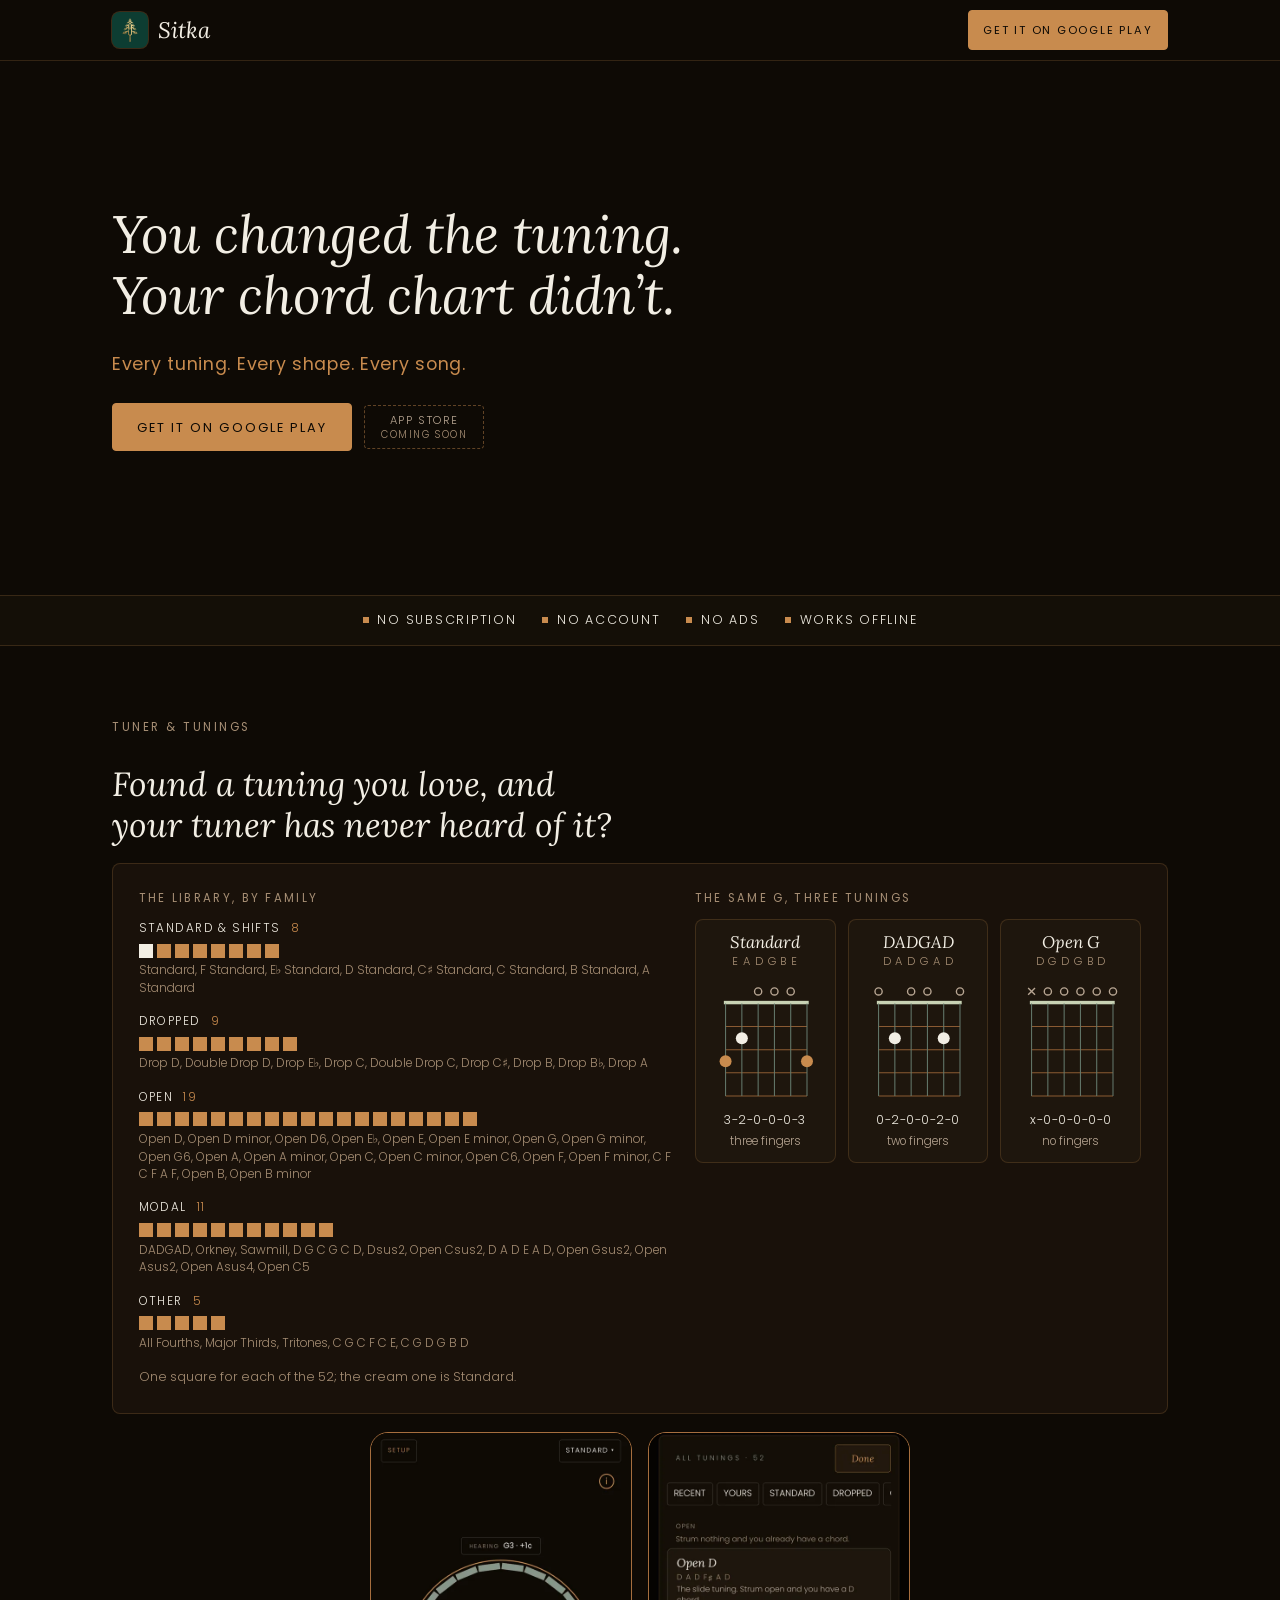
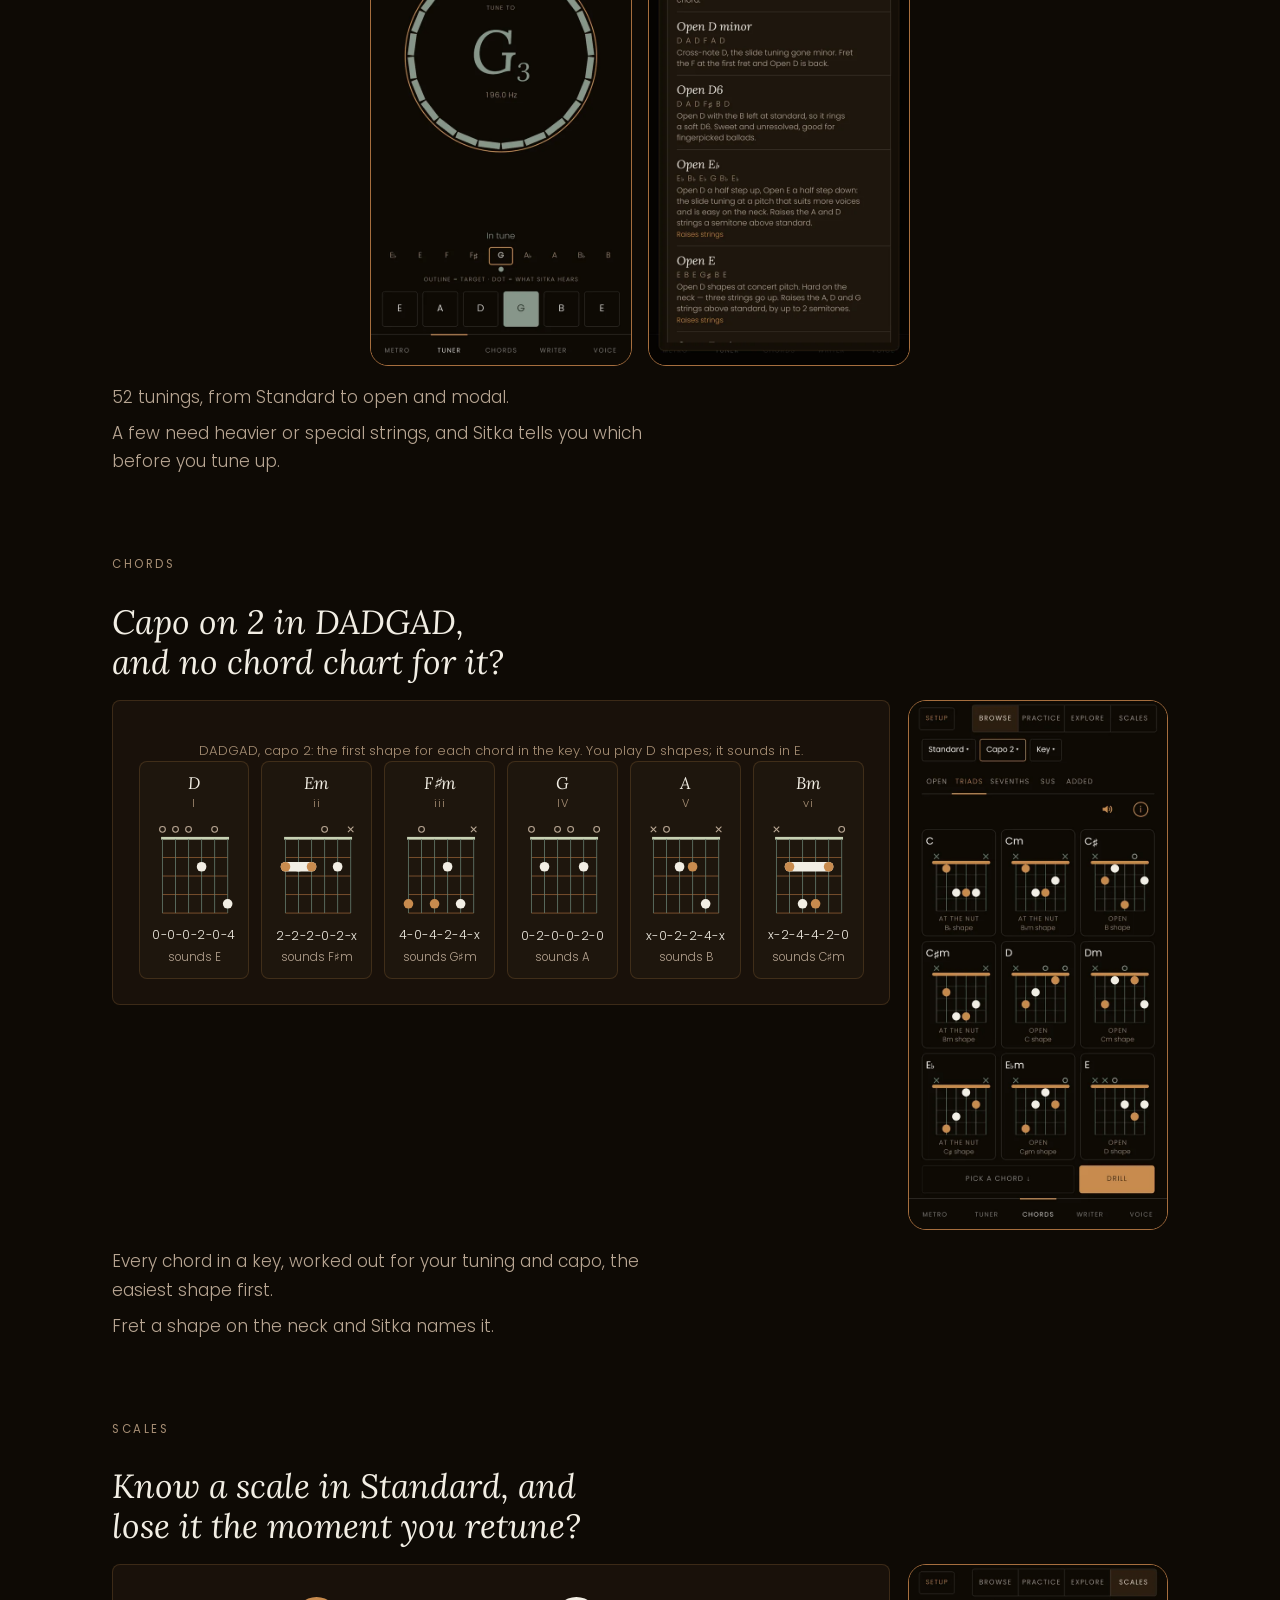
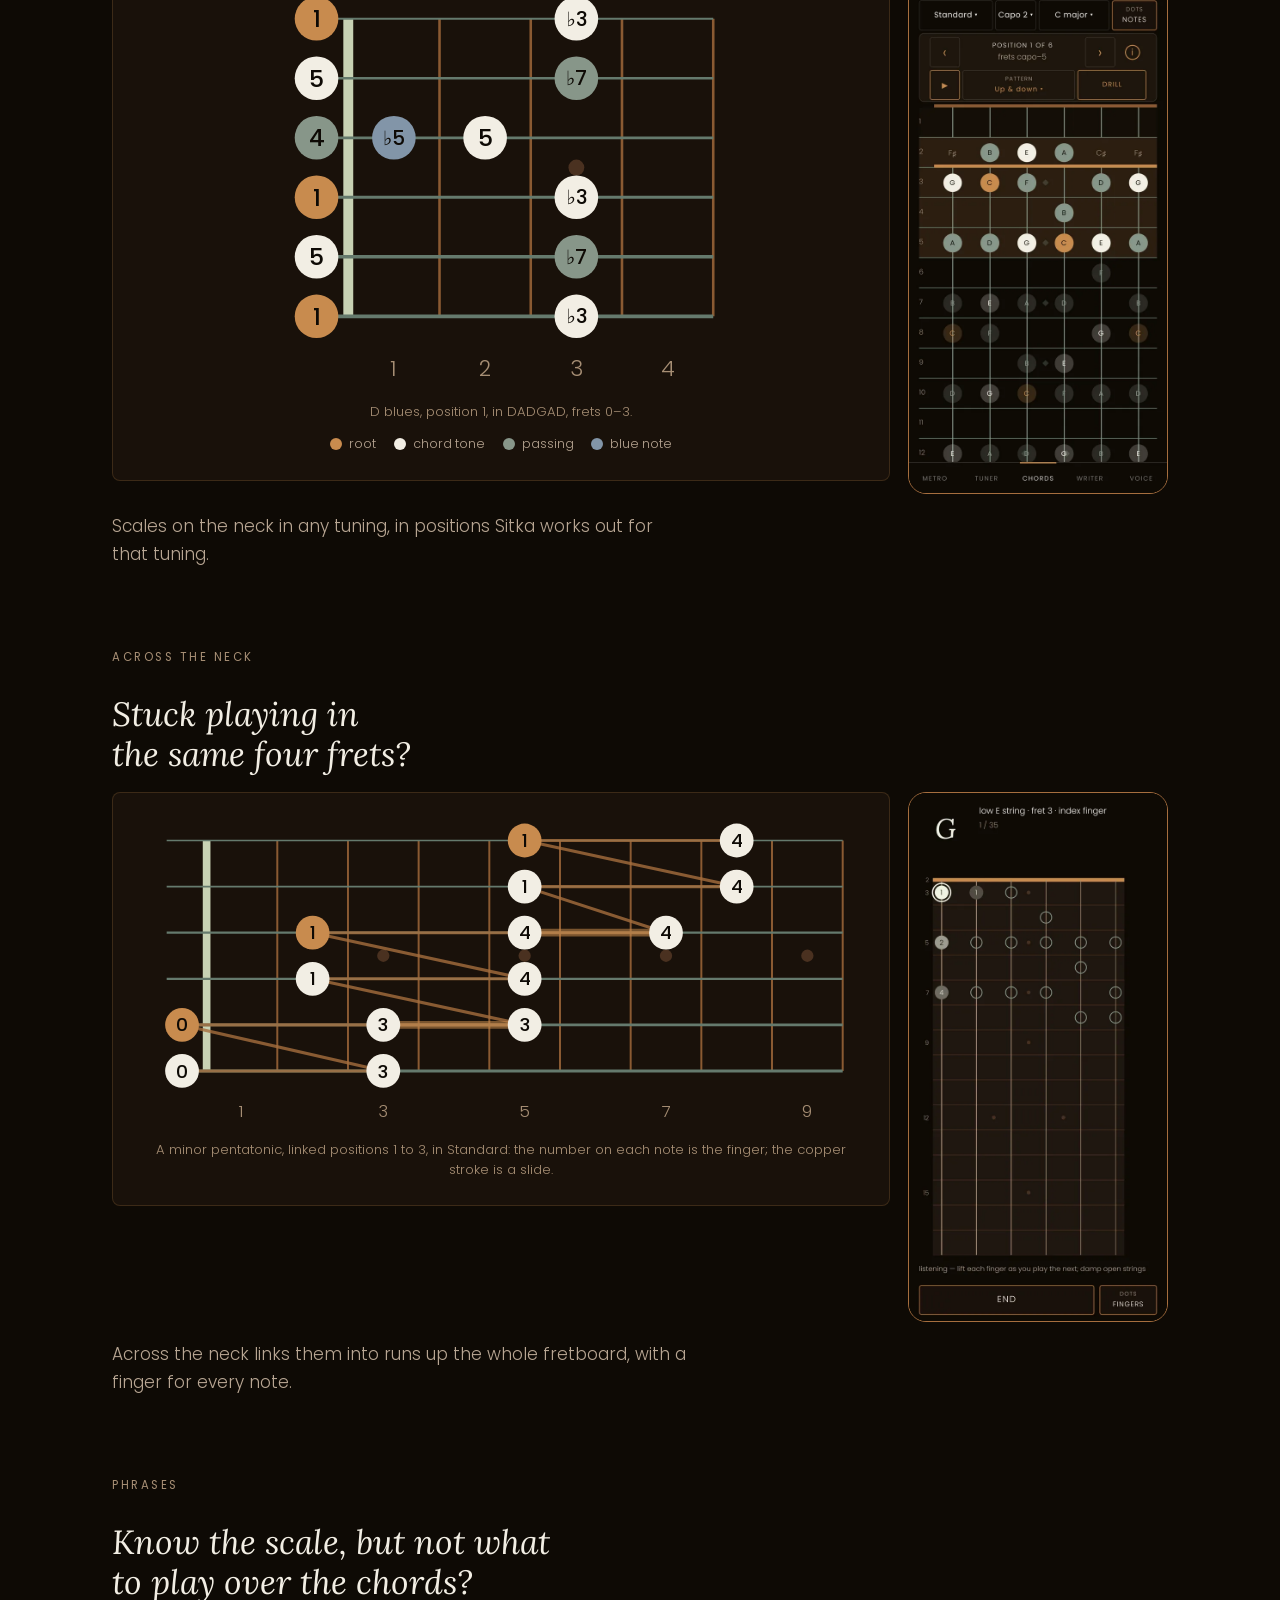
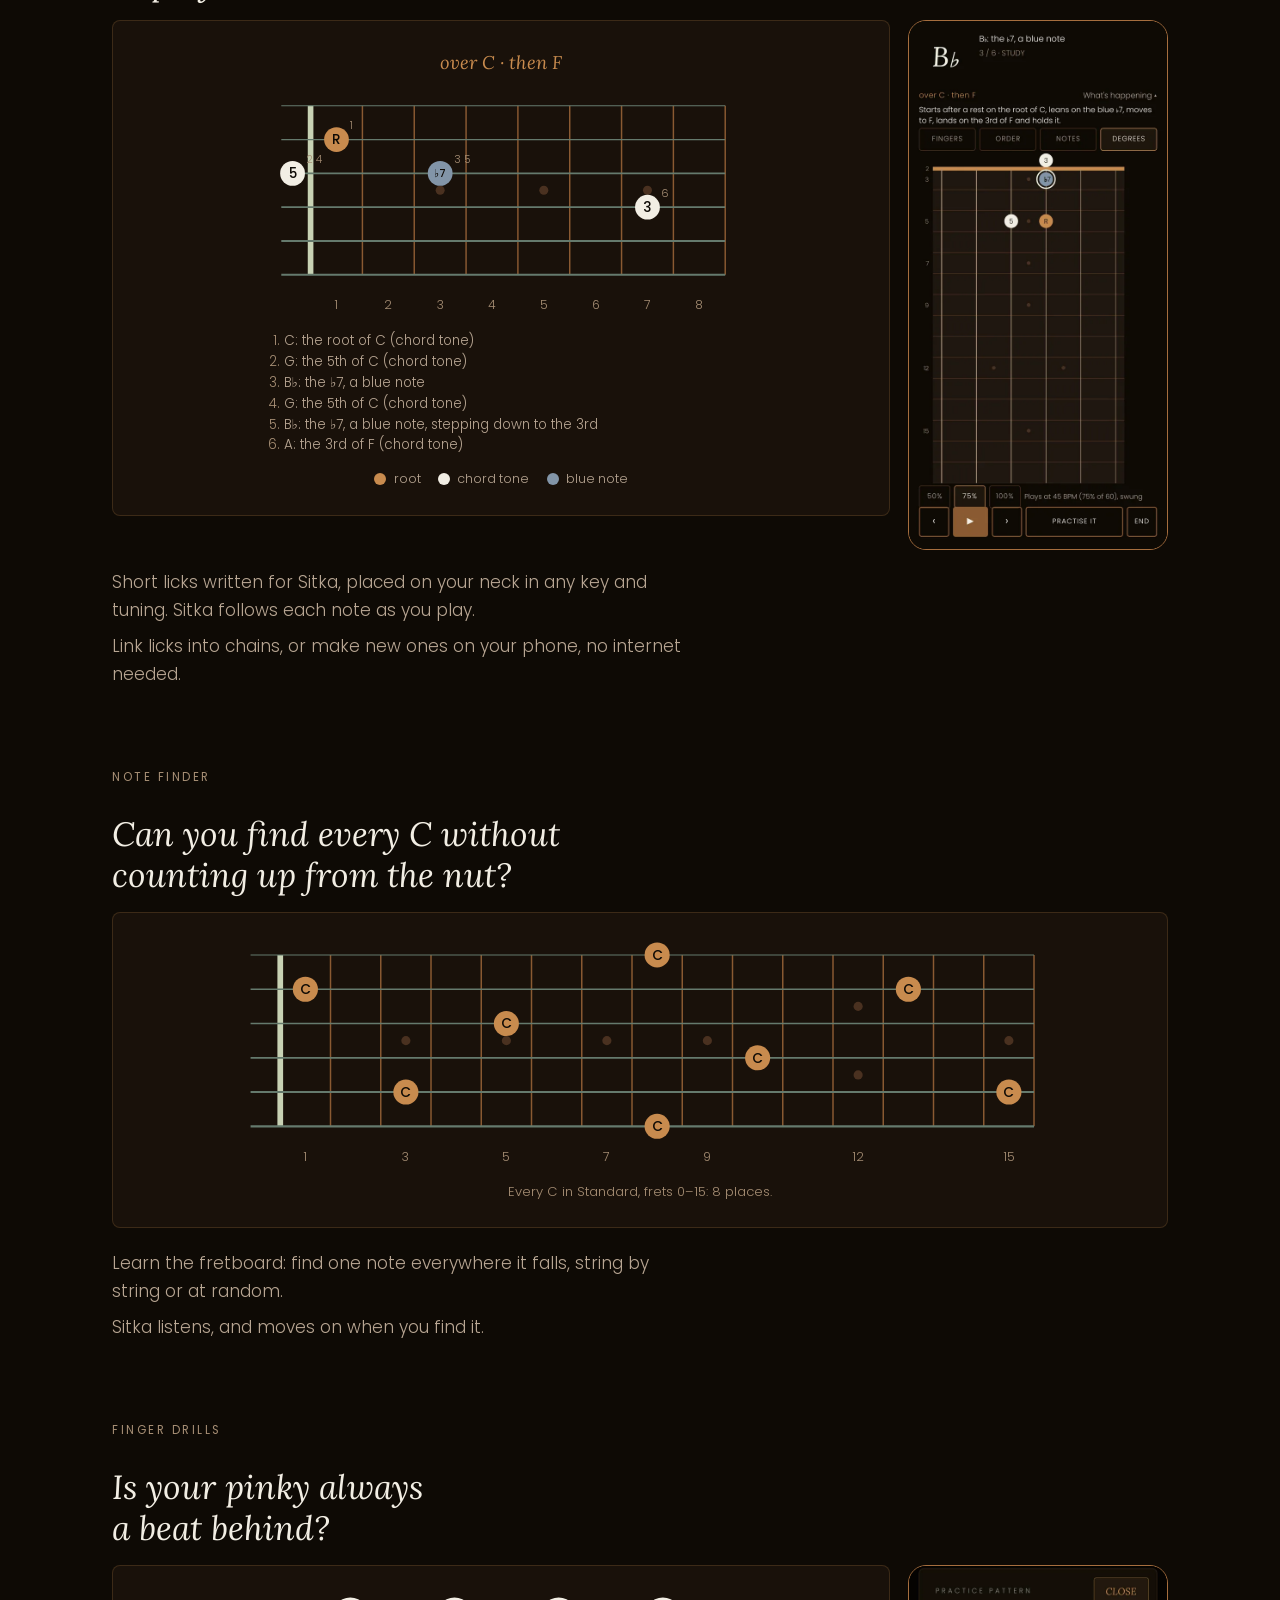
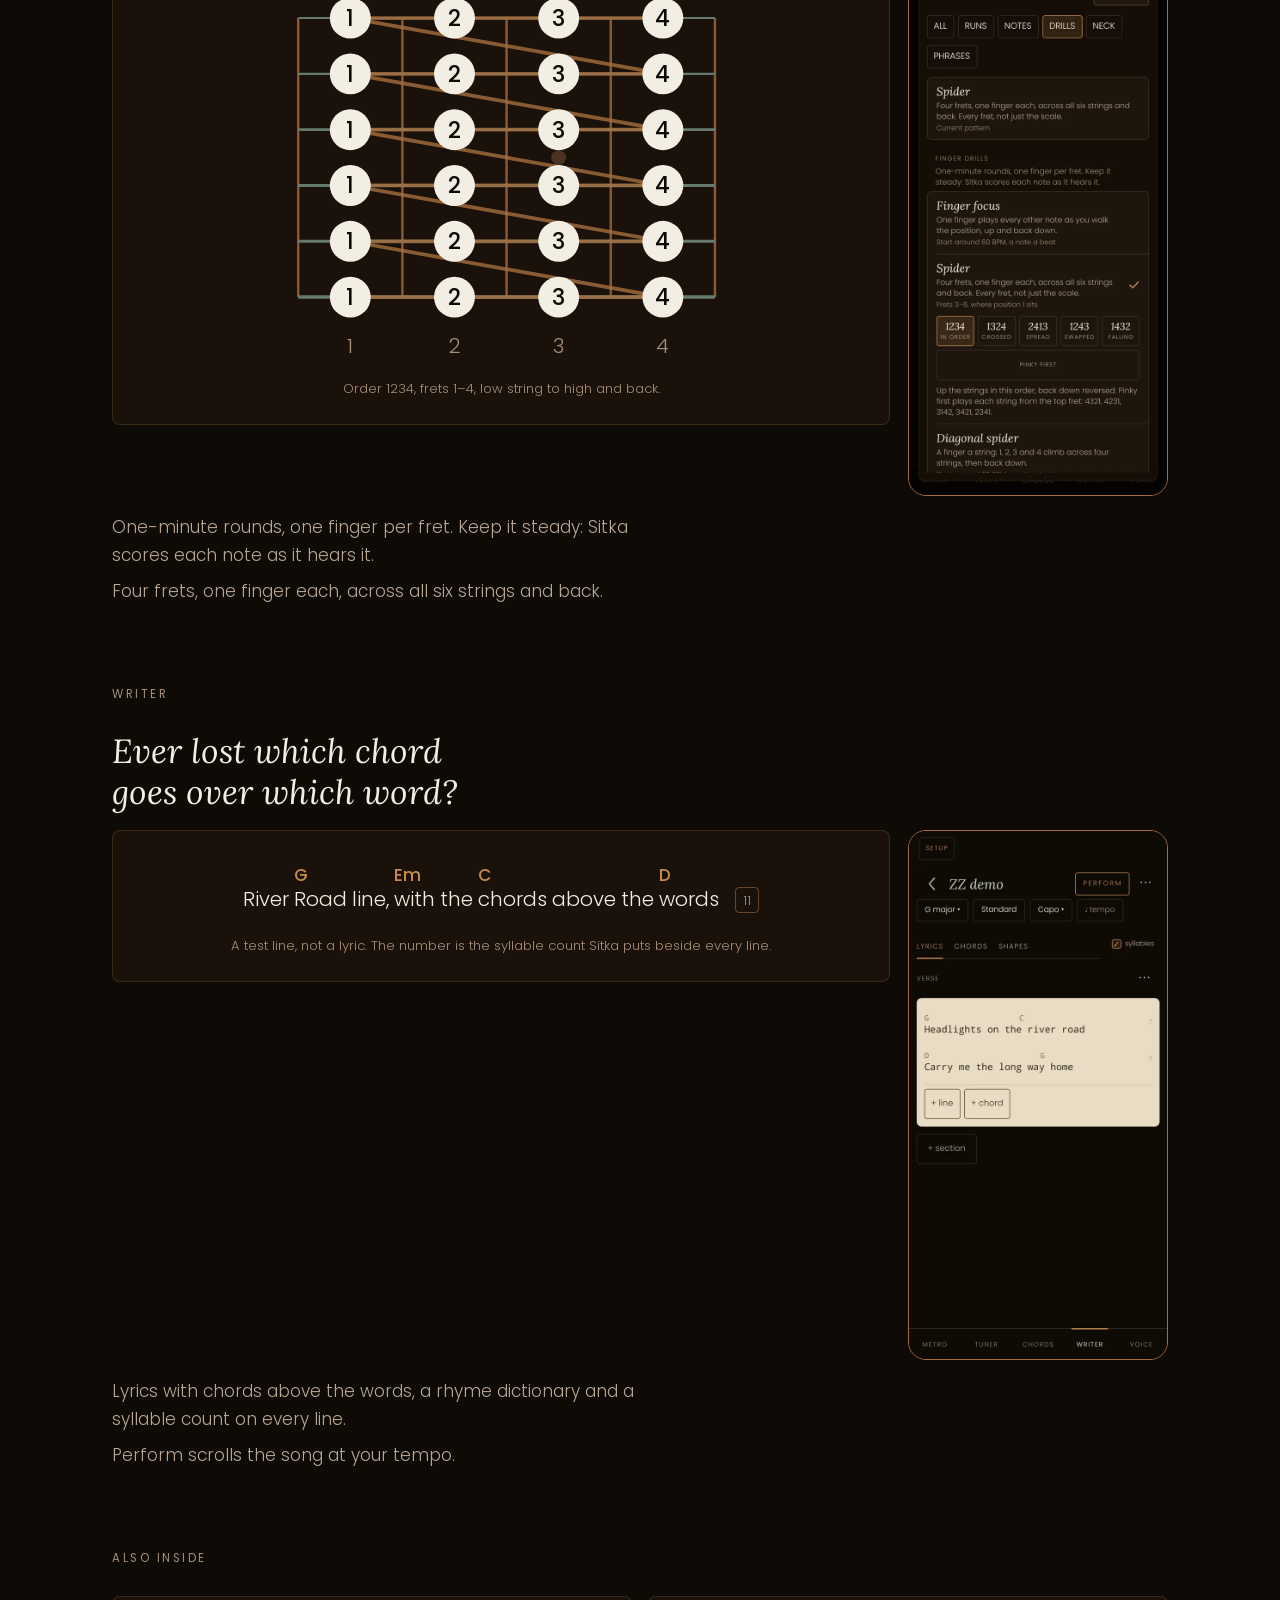
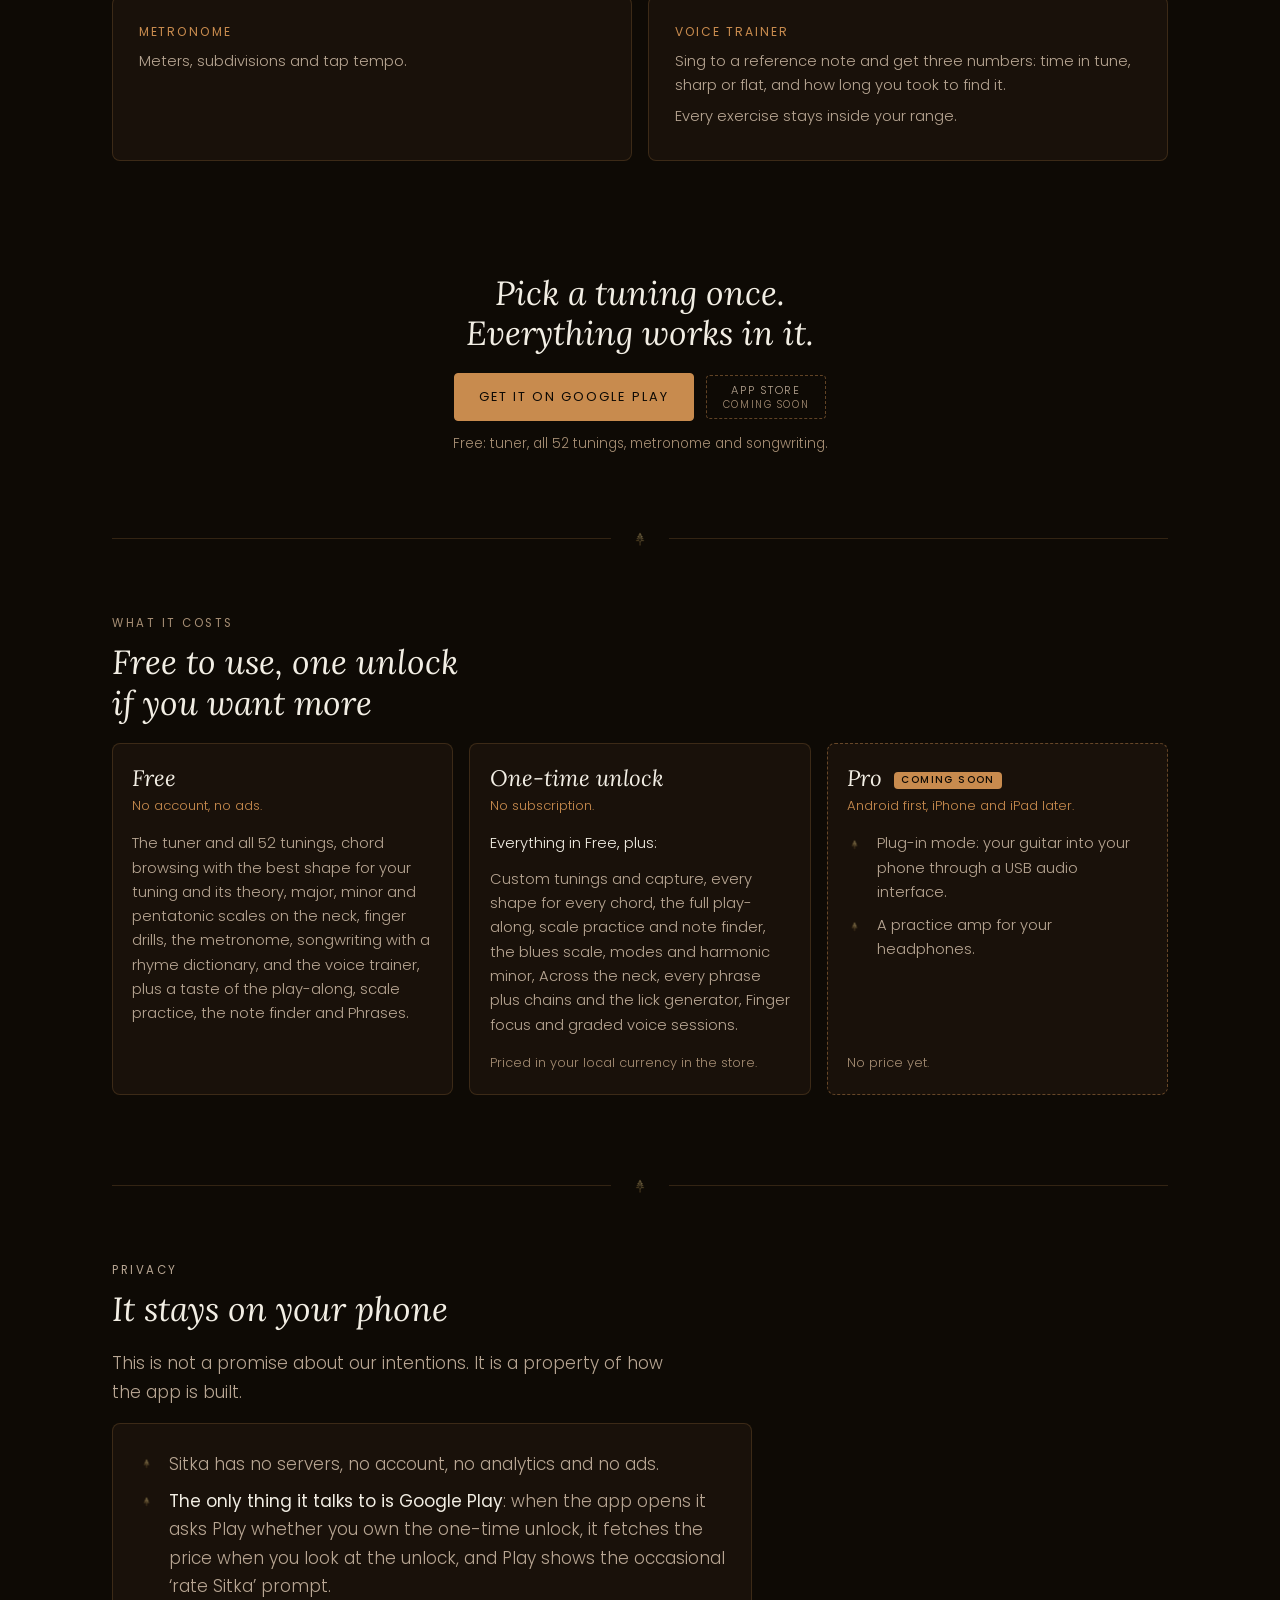
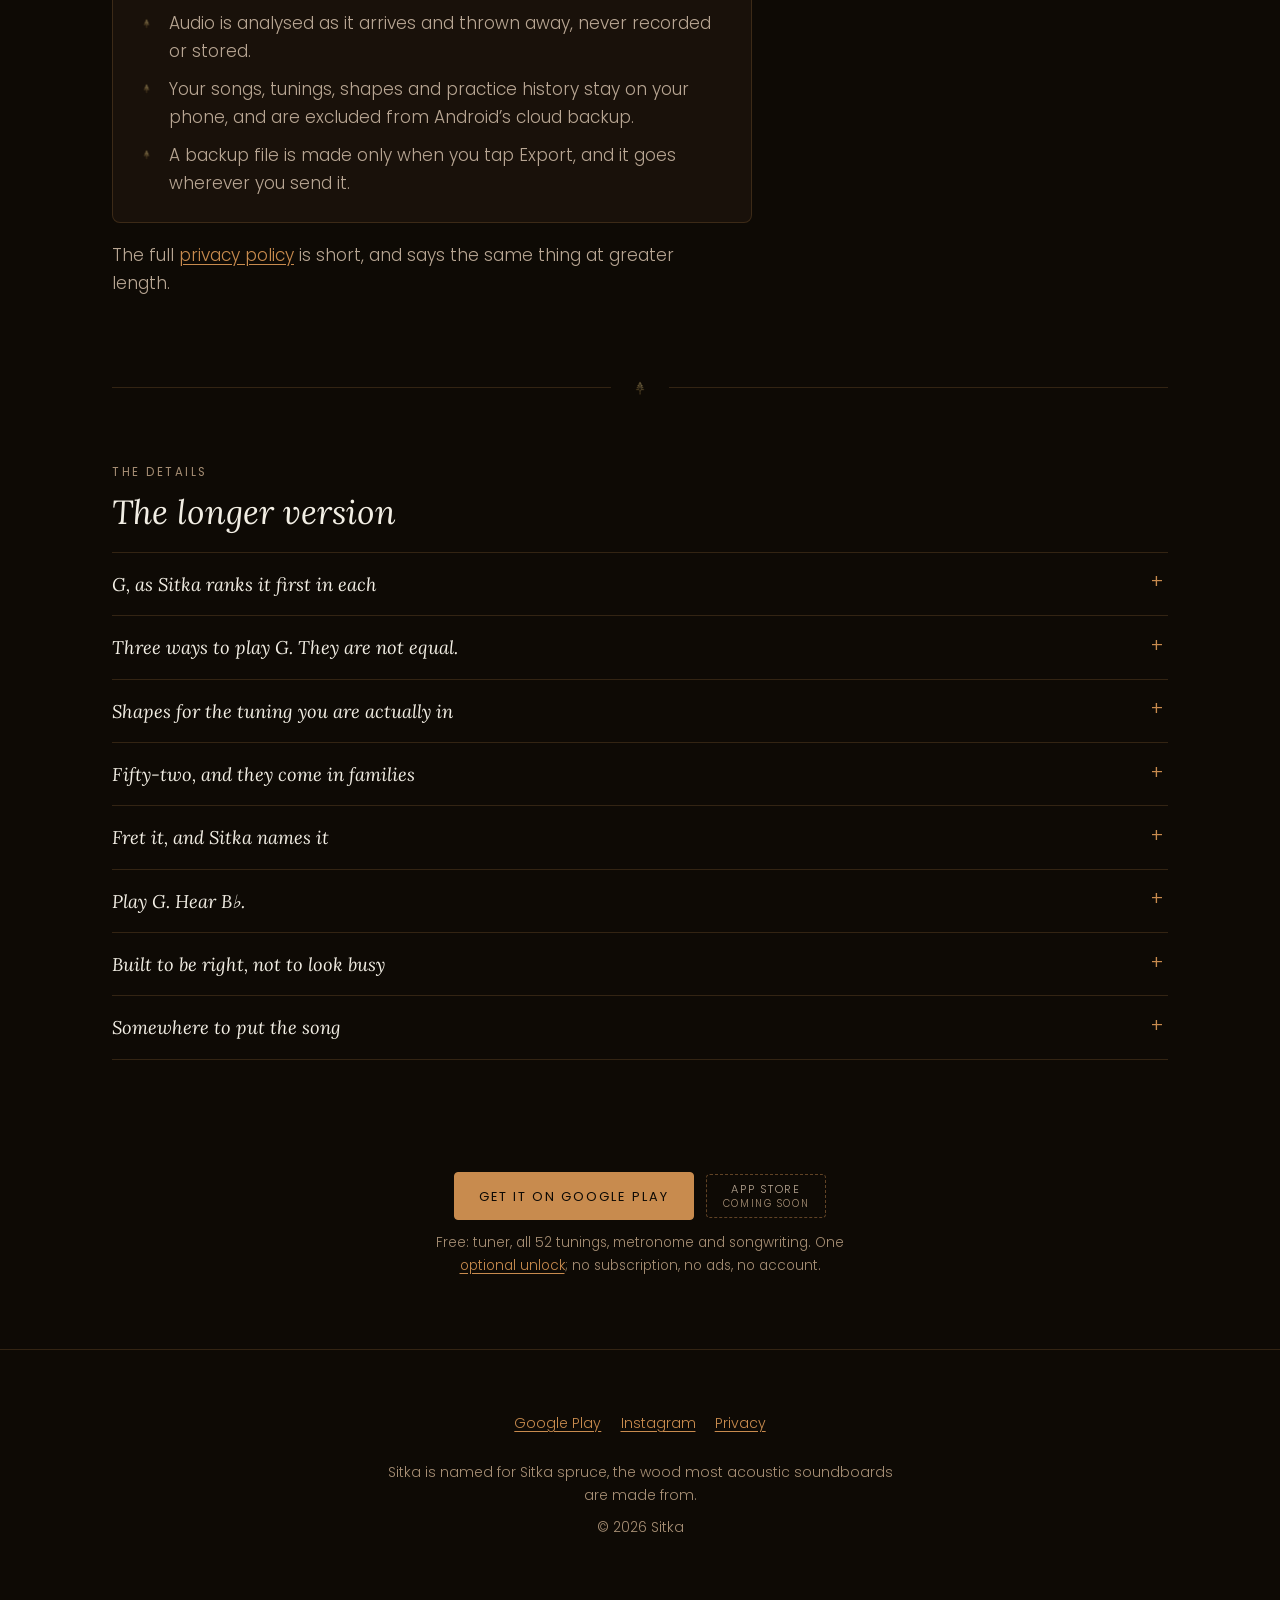
==== commit 11317ef1: "Figures from release/46 (7baea8c), what 1.46 ships; the Writer demo song is "River Road" - tools/bui" ====
--- a/index.html
+++ b/index.html
@@ -359,7 +359,7 @@
       <div>
         <p class="sub-h">The library, by family</p>
 <!-- GENERATED:families -->
-<!-- generated by tools/build-visuals.mjs from the app at origin/feature/pro 383ad45: TUNING_LIBRARY, byCategory(). Do not edit by hand; re-run the script. -->
+<!-- generated by tools/build-visuals.mjs from the app at 7baea8c5c83d831d35a2199e0a76445c718432b5 7baea8c: TUNING_LIBRARY, byCategory(). Do not edit by hand; re-run the script. -->
 <div class="families"><div class="fam"><p class="fam-name">Standard &amp; shifts <span class="fam-count">8</span></p><svg class="viz fam-sq" viewBox="0 0 140 14" width="140" height="14" role="img" aria-labelledby="v-1-t v-1-d" xmlns="http://www.w3.org/2000/svg"><title id="v-1-t">8 tunings</title><desc id="v-1-d">8 squares, one per tuning in this family.</desc><rect x="0" y="0" width="14" height="14" fill="#F2EEE4"/><rect x="18" y="0" width="14" height="14" fill="#C88B4E"/><rect x="36" y="0" width="14" height="14" fill="#C88B4E"/><rect x="54" y="0" width="14" height="14" fill="#C88B4E"/><rect x="72" y="0" width="14" height="14" fill="#C88B4E"/><rect x="90" y="0" width="14" height="14" fill="#C88B4E"/><rect x="108" y="0" width="14" height="14" fill="#C88B4E"/><rect x="126" y="0" width="14" height="14" fill="#C88B4E"/></svg><p class="fam-list">Standard, F Standard, E♭ Standard, D Standard, C♯ Standard, C Standard, B Standard, A Standard</p></div><div class="fam"><p class="fam-name">Dropped <span class="fam-count">9</span></p><svg class="viz fam-sq" viewBox="0 0 158 14" width="158" height="14" role="img" aria-labelledby="v-2-t v-2-d" xmlns="http://www.w3.org/2000/svg"><title id="v-2-t">9 tunings</title><desc id="v-2-d">9 squares, one per tuning in this family.</desc><rect x="0" y="0" width="14" height="14" fill="#C88B4E"/><rect x="18" y="0" width="14" height="14" fill="#C88B4E"/><rect x="36" y="0" width="14" height="14" fill="#C88B4E"/><rect x="54" y="0" width="14" height="14" fill="#C88B4E"/><rect x="72" y="0" width="14" height="14" fill="#C88B4E"/><rect x="90" y="0" width="14" height="14" fill="#C88B4E"/><rect x="108" y="0" width="14" height="14" fill="#C88B4E"/><rect x="126" y="0" width="14" height="14" fill="#C88B4E"/><rect x="144" y="0" width="14" height="14" fill="#C88B4E"/></svg><p class="fam-list">Drop D, Double Drop D, Drop E♭, Drop C, Double Drop C, Drop C♯, Drop B, Drop B♭, Drop A</p></div><div class="fam"><p class="fam-name">Open <span class="fam-count">19</span></p><svg class="viz fam-sq" viewBox="0 0 338 14" width="338" height="14" role="img" aria-labelledby="v-3-t v-3-d" xmlns="http://www.w3.org/2000/svg"><title id="v-3-t">19 tunings</title><desc id="v-3-d">19 squares, one per tuning in this family.</desc><rect x="0" y="0" width="14" height="14" fill="#C88B4E"/><rect x="18" y="0" width="14" height="14" fill="#C88B4E"/><rect x="36" y="0" width="14" height="14" fill="#C88B4E"/><rect x="54" y="0" width="14" height="14" fill="#C88B4E"/><rect x="72" y="0" width="14" height="14" fill="#C88B4E"/><rect x="90" y="0" width="14" height="14" fill="#C88B4E"/><rect x="108" y="0" width="14" height="14" fill="#C88B4E"/><rect x="126" y="0" width="14" height="14" fill="#C88B4E"/><rect x="144" y="0" width="14" height="14" fill="#C88B4E"/><rect x="162" y="0" width="14" height="14" fill="#C88B4E"/><rect x="180" y="0" width="14" height="14" fill="#C88B4E"/><rect x="198" y="0" width="14" height="14" fill="#C88B4E"/><rect x="216" y="0" width="14" height="14" fill="#C88B4E"/><rect x="234" y="0" width="14" height="14" fill="#C88B4E"/><rect x="252" y="0" width="14" height="14" fill="#C88B4E"/><rect x="270" y="0" width="14" height="14" fill="#C88B4E"/><rect x="288" y="0" width="14" height="14" fill="#C88B4E"/><rect x="306" y="0" width="14" height="14" fill="#C88B4E"/><rect x="324" y="0" width="14" height="14" fill="#C88B4E"/></svg><p class="fam-list">Open D, Open D minor, Open D6, Open E♭, Open E, Open E minor, Open G, Open G minor, Open G6, Open A, Open A minor, Open C, Open C minor, Open C6, Open F, Open F minor, C F C F A F, Open B, Open B minor</p></div><div class="fam"><p class="fam-name">Modal <span class="fam-count">11</span></p><svg class="viz fam-sq" viewBox="0 0 194 14" width="194" height="14" role="img" aria-labelledby="v-4-t v-4-d" xmlns="http://www.w3.org/2000/svg"><title id="v-4-t">11 tunings</title><desc id="v-4-d">11 squares, one per tuning in this family.</desc><rect x="0" y="0" width="14" height="14" fill="#C88B4E"/><rect x="18" y="0" width="14" height="14" fill="#C88B4E"/><rect x="36" y="0" width="14" height="14" fill="#C88B4E"/><rect x="54" y="0" width="14" height="14" fill="#C88B4E"/><rect x="72" y="0" width="14" height="14" fill="#C88B4E"/><rect x="90" y="0" width="14" height="14" fill="#C88B4E"/><rect x="108" y="0" width="14" height="14" fill="#C88B4E"/><rect x="126" y="0" width="14" height="14" fill="#C88B4E"/><rect x="144" y="0" width="14" height="14" fill="#C88B4E"/><rect x="162" y="0" width="14" height="14" fill="#C88B4E"/><rect x="180" y="0" width="14" height="14" fill="#C88B4E"/></svg><p class="fam-list">DADGAD, Orkney, Sawmill, D G C G C D, Dsus2, Open Csus2, D A D E A D, Open Gsus2, Open Asus2, Open Asus4, Open C5</p></div><div class="fam"><p class="fam-name">Other <span class="fam-count">5</span></p><svg class="viz fam-sq" viewBox="0 0 86 14" width="86" height="14" role="img" aria-labelledby="v-5-t v-5-d" xmlns="http://www.w3.org/2000/svg"><title id="v-5-t">5 tunings</title><desc id="v-5-d">5 squares, one per tuning in this family.</desc><rect x="0" y="0" width="14" height="14" fill="#C88B4E"/><rect x="18" y="0" width="14" height="14" fill="#C88B4E"/><rect x="36" y="0" width="14" height="14" fill="#C88B4E"/><rect x="54" y="0" width="14" height="14" fill="#C88B4E"/><rect x="72" y="0" width="14" height="14" fill="#C88B4E"/></svg><p class="fam-list">All Fourths, Major Thirds, Tritones, C G C F C E, C G D G B D</p></div></div>
 <p class="fam-note">One square for each of the 52; the cream one is Standard.</p>
 <!-- /GENERATED:families -->
@@ -367,7 +367,7 @@
       <div>
         <p class="sub-h">The same G, three tunings</p>
 <!-- GENERATED:threeTunings -->
-<!-- generated by tools/build-visuals.mjs from the app at origin/feature/pro 383ad45: findVoicings(parseChordSymbol('G'), resolveTuning(name))[0], dotFill(). Do not edit by hand; re-run the script. -->
+<!-- generated by tools/build-visuals.mjs from the app at 7baea8c5c83d831d35a2199e0a76445c718432b5 7baea8c: findVoicings(parseChordSymbol('G'), resolveTuning(name))[0], dotFill(). Do not edit by hand; re-run the script. -->
 <div class="minirow"><figure class="mini"><figcaption><span class="mini-name">Standard</span><span class="mini-sub">E A D G B E</span></figcaption><svg class="viz chord" viewBox="0 0 140 150" width="140" height="150" role="img" aria-labelledby="v-6-t v-6-d" xmlns="http://www.w3.org/2000/svg"><title id="v-6-t">G in Standard</title><desc id="v-6-d">Frets low string to high: 3-2-0-0-0-3. Root notes copper, other chord tones cream.</desc><circle cx="62" cy="18" r="4.2" stroke="#B8A693" stroke-width="1.6" fill="none"/><circle cx="81" cy="18" r="4.2" stroke="#B8A693" stroke-width="1.6" fill="none"/><circle cx="100" cy="18" r="4.2" stroke="#B8A693" stroke-width="1.6" fill="none"/><rect x="22" y="29" width="99" height="4" fill="#C8D2B4"/><line x1="24" y1="59" x2="119" y2="59" stroke="#8A5A32" stroke-width="1.2"/><line x1="24" y1="86" x2="119" y2="86" stroke="#8A5A32" stroke-width="1.2"/><line x1="24" y1="113" x2="119" y2="113" stroke="#8A5A32" stroke-width="1.2"/><line x1="24" y1="140" x2="119" y2="140" stroke="#8A5A32" stroke-width="1.2"/><line x1="24" y1="32" x2="24" y2="140" stroke="#657A6D" stroke-width="1.2"/><line x1="43" y1="32" x2="43" y2="140" stroke="#657A6D" stroke-width="1.2"/><line x1="62" y1="32" x2="62" y2="140" stroke="#657A6D" stroke-width="1.2"/><line x1="81" y1="32" x2="81" y2="140" stroke="#657A6D" stroke-width="1.2"/><line x1="100" y1="32" x2="100" y2="140" stroke="#657A6D" stroke-width="1.2"/><line x1="119" y1="32" x2="119" y2="140" stroke="#657A6D" stroke-width="1.2"/><circle cx="24" cy="99.5" r="7" fill="#C88B4E"/><circle cx="43" cy="72.5" r="7" fill="#F2EEE4"/><circle cx="119" cy="99.5" r="7" fill="#C88B4E"/></svg><p class="mini-shape">3-2-0-0-0-3</p><p class="mini-meta">three fingers</p></figure><figure class="mini"><figcaption><span class="mini-name">DADGAD</span><span class="mini-sub">D A D G A D</span></figcaption><svg class="viz chord" viewBox="0 0 140 150" width="140" height="150" role="img" aria-labelledby="v-7-t v-7-d" xmlns="http://www.w3.org/2000/svg"><title id="v-7-t">G in DADGAD</title><desc id="v-7-d">Frets low string to high: 0-2-0-0-2-0. Root notes copper, other chord tones cream.</desc><circle cx="24" cy="18" r="4.2" stroke="#B8A693" stroke-width="1.6" fill="none"/><circle cx="62" cy="18" r="4.2" stroke="#B8A693" stroke-width="1.6" fill="none"/><circle cx="81" cy="18" r="4.2" stroke="#B8A693" stroke-width="1.6" fill="none"/><circle cx="119" cy="18" r="4.2" stroke="#B8A693" stroke-width="1.6" fill="none"/><rect x="22" y="29" width="99" height="4" fill="#C8D2B4"/><line x1="24" y1="59" x2="119" y2="59" stroke="#8A5A32" stroke-width="1.2"/><line x1="24" y1="86" x2="119" y2="86" stroke="#8A5A32" stroke-width="1.2"/><line x1="24" y1="113" x2="119" y2="113" stroke="#8A5A32" stroke-width="1.2"/><line x1="24" y1="140" x2="119" y2="140" stroke="#8A5A32" stroke-width="1.2"/><line x1="24" y1="32" x2="24" y2="140" stroke="#657A6D" stroke-width="1.2"/><line x1="43" y1="32" x2="43" y2="140" stroke="#657A6D" stroke-width="1.2"/><line x1="62" y1="32" x2="62" y2="140" stroke="#657A6D" stroke-width="1.2"/><line x1="81" y1="32" x2="81" y2="140" stroke="#657A6D" stroke-width="1.2"/><line x1="100" y1="32" x2="100" y2="140" stroke="#657A6D" stroke-width="1.2"/><line x1="119" y1="32" x2="119" y2="140" stroke="#657A6D" stroke-width="1.2"/><circle cx="43" cy="72.5" r="7" fill="#F2EEE4"/><circle cx="100" cy="72.5" r="7" fill="#F2EEE4"/></svg><p class="mini-shape">0-2-0-0-2-0</p><p class="mini-meta">two fingers</p></figure><figure class="mini"><figcaption><span class="mini-name">Open G</span><span class="mini-sub">D G D G B D</span></figcaption><svg class="viz chord" viewBox="0 0 140 150" width="140" height="150" role="img" aria-labelledby="v-8-t v-8-d" xmlns="http://www.w3.org/2000/svg"><title id="v-8-t">G in Open G</title><desc id="v-8-d">Frets low string to high: x-0-0-0-0-0. Root notes copper, other chord tones cream.</desc><path d="M20 14l8 8m0 -8l-8 8" stroke="#B8A693" stroke-width="1.6" fill="none"/><circle cx="43" cy="18" r="4.2" stroke="#B8A693" stroke-width="1.6" fill="none"/><circle cx="62" cy="18" r="4.2" stroke="#B8A693" stroke-width="1.6" fill="none"/><circle cx="81" cy="18" r="4.2" stroke="#B8A693" stroke-width="1.6" fill="none"/><circle cx="100" cy="18" r="4.2" stroke="#B8A693" stroke-width="1.6" fill="none"/><circle cx="119" cy="18" r="4.2" stroke="#B8A693" stroke-width="1.6" fill="none"/><rect x="22" y="29" width="99" height="4" fill="#C8D2B4"/><line x1="24" y1="59" x2="119" y2="59" stroke="#8A5A32" stroke-width="1.2"/><line x1="24" y1="86" x2="119" y2="86" stroke="#8A5A32" stroke-width="1.2"/><line x1="24" y1="113" x2="119" y2="113" stroke="#8A5A32" stroke-width="1.2"/><line x1="24" y1="140" x2="119" y2="140" stroke="#8A5A32" stroke-width="1.2"/><line x1="24" y1="32" x2="24" y2="140" stroke="#657A6D" stroke-width="1.2"/><line x1="43" y1="32" x2="43" y2="140" stroke="#657A6D" stroke-width="1.2"/><line x1="62" y1="32" x2="62" y2="140" stroke="#657A6D" stroke-width="1.2"/><line x1="81" y1="32" x2="81" y2="140" stroke="#657A6D" stroke-width="1.2"/><line x1="100" y1="32" x2="100" y2="140" stroke="#657A6D" stroke-width="1.2"/><line x1="119" y1="32" x2="119" y2="140" stroke="#657A6D" stroke-width="1.2"/></svg><p class="mini-shape">x-0-0-0-0-0</p><p class="mini-meta">no fingers</p></figure></div>
 <!-- /GENERATED:threeTunings -->
       </div>
@@ -390,7 +390,7 @@
     <div class="pair">
       <div class="panel">
 <!-- GENERATED:chordSet -->
-<!-- generated by tools/build-visuals.mjs from the app at origin/feature/pro 383ad45: diatonicChords(E, Ionian) triads, findVoicings(c, capoTuning(DADGAD, 2), { maxFret: capoMaxFret(2) })[0], shapeSymbol(). Do not edit by hand; re-run the script. -->
+<!-- generated by tools/build-visuals.mjs from the app at 7baea8c5c83d831d35a2199e0a76445c718432b5 7baea8c: diatonicChords(E, Ionian) triads, findVoicings(c, capoTuning(DADGAD, 2), { maxFret: capoMaxFret(2) })[0], shapeSymbol(). Do not edit by hand; re-run the script. -->
 <p class="viz-cap">DADGAD, capo 2: the first shape for each chord in the key. You play D shapes; it sounds in E.</p>
 <div class="minirow six"><figure class="mini"><figcaption><span class="mini-name">D</span><span class="mini-sub">I</span></figcaption><svg class="viz chord" viewBox="0 0 140 150" width="140" height="150" role="img" aria-labelledby="v-9-t v-9-d" xmlns="http://www.w3.org/2000/svg"><title id="v-9-t">D shape, capo 2, DADGAD</title><desc id="v-9-d">Frets low string to high: 0-0-0-2-0-4. Root notes copper, other chord tones cream.</desc><circle cx="24" cy="18" r="4.2" stroke="#B8A693" stroke-width="1.6" fill="none"/><circle cx="43" cy="18" r="4.2" stroke="#B8A693" stroke-width="1.6" fill="none"/><circle cx="62" cy="18" r="4.2" stroke="#B8A693" stroke-width="1.6" fill="none"/><circle cx="100" cy="18" r="4.2" stroke="#B8A693" stroke-width="1.6" fill="none"/><rect x="22" y="29" width="99" height="4" fill="#C8D2B4"/><line x1="24" y1="59" x2="119" y2="59" stroke="#8A5A32" stroke-width="1.2"/><line x1="24" y1="86" x2="119" y2="86" stroke="#8A5A32" stroke-width="1.2"/><line x1="24" y1="113" x2="119" y2="113" stroke="#8A5A32" stroke-width="1.2"/><line x1="24" y1="140" x2="119" y2="140" stroke="#8A5A32" stroke-width="1.2"/><line x1="24" y1="32" x2="24" y2="140" stroke="#657A6D" stroke-width="1.2"/><line x1="43" y1="32" x2="43" y2="140" stroke="#657A6D" stroke-width="1.2"/><line x1="62" y1="32" x2="62" y2="140" stroke="#657A6D" stroke-width="1.2"/><line x1="81" y1="32" x2="81" y2="140" stroke="#657A6D" stroke-width="1.2"/><line x1="100" y1="32" x2="100" y2="140" stroke="#657A6D" stroke-width="1.2"/><line x1="119" y1="32" x2="119" y2="140" stroke="#657A6D" stroke-width="1.2"/><circle cx="81" cy="72.5" r="7" fill="#F2EEE4"/><circle cx="119" cy="126.5" r="7" fill="#F2EEE4"/></svg><p class="mini-shape">0-0-0-2-0-4</p><p class="mini-meta">sounds E</p></figure><figure class="mini"><figcaption><span class="mini-name">Em</span><span class="mini-sub">ii</span></figcaption><svg class="viz chord" viewBox="0 0 140 150" width="140" height="150" role="img" aria-labelledby="v-10-t v-10-d" xmlns="http://www.w3.org/2000/svg"><title id="v-10-t">Em shape, capo 2, DADGAD</title><desc id="v-10-d">Frets low string to high: 2-2-2-0-2-x. Root notes copper, other chord tones cream.</desc><circle cx="81" cy="18" r="4.2" stroke="#B8A693" stroke-width="1.6" fill="none"/><path d="M115 14l8 8m0 -8l-8 8" stroke="#B8A693" stroke-width="1.6" fill="none"/><rect x="22" y="29" width="99" height="4" fill="#C8D2B4"/><line x1="24" y1="59" x2="119" y2="59" stroke="#8A5A32" stroke-width="1.2"/><line x1="24" y1="86" x2="119" y2="86" stroke="#8A5A32" stroke-width="1.2"/><line x1="24" y1="113" x2="119" y2="113" stroke="#8A5A32" stroke-width="1.2"/><line x1="24" y1="140" x2="119" y2="140" stroke="#8A5A32" stroke-width="1.2"/><line x1="24" y1="32" x2="24" y2="140" stroke="#657A6D" stroke-width="1.2"/><line x1="43" y1="32" x2="43" y2="140" stroke="#657A6D" stroke-width="1.2"/><line x1="62" y1="32" x2="62" y2="140" stroke="#657A6D" stroke-width="1.2"/><line x1="81" y1="32" x2="81" y2="140" stroke="#657A6D" stroke-width="1.2"/><line x1="100" y1="32" x2="100" y2="140" stroke="#657A6D" stroke-width="1.2"/><line x1="119" y1="32" x2="119" y2="140" stroke="#657A6D" stroke-width="1.2"/><rect x="17" y="65.5" width="52" height="14" rx="7" fill="#F2EEE4"/><circle cx="24" cy="72.5" r="7" fill="#C88B4E"/><circle cx="43" cy="72.5" r="7" fill="#F2EEE4"/><circle cx="62" cy="72.5" r="7" fill="#C88B4E"/><circle cx="100" cy="72.5" r="7" fill="#F2EEE4"/></svg><p class="mini-shape">2-2-2-0-2-x</p><p class="mini-meta">sounds F♯m</p></figure><figure class="mini"><figcaption><span class="mini-name">F♯m</span><span class="mini-sub">iii</span></figcaption><svg class="viz chord" viewBox="0 0 140 150" width="140" height="150" role="img" aria-labelledby="v-11-t v-11-d" xmlns="http://www.w3.org/2000/svg"><title id="v-11-t">F♯m shape, capo 2, DADGAD</title><desc id="v-11-d">Frets low string to high: 4-0-4-2-4-x. Root notes copper, other chord tones cream.</desc><circle cx="43" cy="18" r="4.2" stroke="#B8A693" stroke-width="1.6" fill="none"/><path d="M115 14l8 8m0 -8l-8 8" stroke="#B8A693" stroke-width="1.6" fill="none"/><rect x="22" y="29" width="99" height="4" fill="#C8D2B4"/><line x1="24" y1="59" x2="119" y2="59" stroke="#8A5A32" stroke-width="1.2"/><line x1="24" y1="86" x2="119" y2="86" stroke="#8A5A32" stroke-width="1.2"/><line x1="24" y1="113" x2="119" y2="113" stroke="#8A5A32" stroke-width="1.2"/><line x1="24" y1="140" x2="119" y2="140" stroke="#8A5A32" stroke-width="1.2"/><line x1="24" y1="32" x2="24" y2="140" stroke="#657A6D" stroke-width="1.2"/><line x1="43" y1="32" x2="43" y2="140" stroke="#657A6D" stroke-width="1.2"/><line x1="62" y1="32" x2="62" y2="140" stroke="#657A6D" stroke-width="1.2"/><line x1="81" y1="32" x2="81" y2="140" stroke="#657A6D" stroke-width="1.2"/><line x1="100" y1="32" x2="100" y2="140" stroke="#657A6D" stroke-width="1.2"/><line x1="119" y1="32" x2="119" y2="140" stroke="#657A6D" stroke-width="1.2"/><circle cx="24" cy="126.5" r="7" fill="#C88B4E"/><circle cx="62" cy="126.5" r="7" fill="#C88B4E"/><circle cx="81" cy="72.5" r="7" fill="#F2EEE4"/><circle cx="100" cy="126.5" r="7" fill="#F2EEE4"/></svg><p class="mini-shape">4-0-4-2-4-x</p><p class="mini-meta">sounds G♯m</p></figure><figure class="mini"><figcaption><span class="mini-name">G</span><span class="mini-sub">IV</span></figcaption><svg class="viz chord" viewBox="0 0 140 150" width="140" height="150" role="img" aria-labelledby="v-12-t v-12-d" xmlns="http://www.w3.org/2000/svg"><title id="v-12-t">G shape, capo 2, DADGAD</title><desc id="v-12-d">Frets low string to high: 0-2-0-0-2-0. Root notes copper, other chord tones cream.</desc><circle cx="24" cy="18" r="4.2" stroke="#B8A693" stroke-width="1.6" fill="none"/><circle cx="62" cy="18" r="4.2" stroke="#B8A693" stroke-width="1.6" fill="none"/><circle cx="81" cy="18" r="4.2" stroke="#B8A693" stroke-width="1.6" fill="none"/><circle cx="119" cy="18" r="4.2" stroke="#B8A693" stroke-width="1.6" fill="none"/><rect x="22" y="29" width="99" height="4" fill="#C8D2B4"/><line x1="24" y1="59" x2="119" y2="59" stroke="#8A5A32" stroke-width="1.2"/><line x1="24" y1="86" x2="119" y2="86" stroke="#8A5A32" stroke-width="1.2"/><line x1="24" y1="113" x2="119" y2="113" stroke="#8A5A32" stroke-width="1.2"/><line x1="24" y1="140" x2="119" y2="140" stroke="#8A5A32" stroke-width="1.2"/><line x1="24" y1="32" x2="24" y2="140" stroke="#657A6D" stroke-width="1.2"/><line x1="43" y1="32" x2="43" y2="140" stroke="#657A6D" stroke-width="1.2"/><line x1="62" y1="32" x2="62" y2="140" stroke="#657A6D" stroke-width="1.2"/><line x1="81" y1="32" x2="81" y2="140" stroke="#657A6D" stroke-width="1.2"/><line x1="100" y1="32" x2="100" y2="140" stroke="#657A6D" stroke-width="1.2"/><line x1="119" y1="32" x2="119" y2="140" stroke="#657A6D" stroke-width="1.2"/><circle cx="43" cy="72.5" r="7" fill="#F2EEE4"/><circle cx="100" cy="72.5" r="7" fill="#F2EEE4"/></svg><p class="mini-shape">0-2-0-0-2-0</p><p class="mini-meta">sounds A</p></figure><figure class="mini"><figcaption><span class="mini-name">A</span><span class="mini-sub">V</span></figcaption><svg class="viz chord" viewBox="0 0 140 150" width="140" height="150" role="img" aria-labelledby="v-13-t v-13-d" xmlns="http://www.w3.org/2000/svg"><title id="v-13-t">A shape, capo 2, DADGAD</title><desc id="v-13-d">Frets low string to high: x-0-2-2-4-x. Root notes copper, other chord tones cream.</desc><path d="M20 14l8 8m0 -8l-8 8" stroke="#B8A693" stroke-width="1.6" fill="none"/><circle cx="43" cy="18" r="4.2" stroke="#B8A693" stroke-width="1.6" fill="none"/><path d="M115 14l8 8m0 -8l-8 8" stroke="#B8A693" stroke-width="1.6" fill="none"/><rect x="22" y="29" width="99" height="4" fill="#C8D2B4"/><line x1="24" y1="59" x2="119" y2="59" stroke="#8A5A32" stroke-width="1.2"/><line x1="24" y1="86" x2="119" y2="86" stroke="#8A5A32" stroke-width="1.2"/><line x1="24" y1="113" x2="119" y2="113" stroke="#8A5A32" stroke-width="1.2"/><line x1="24" y1="140" x2="119" y2="140" stroke="#8A5A32" stroke-width="1.2"/><line x1="24" y1="32" x2="24" y2="140" stroke="#657A6D" stroke-width="1.2"/><line x1="43" y1="32" x2="43" y2="140" stroke="#657A6D" stroke-width="1.2"/><line x1="62" y1="32" x2="62" y2="140" stroke="#657A6D" stroke-width="1.2"/><line x1="81" y1="32" x2="81" y2="140" stroke="#657A6D" stroke-width="1.2"/><line x1="100" y1="32" x2="100" y2="140" stroke="#657A6D" stroke-width="1.2"/><line x1="119" y1="32" x2="119" y2="140" stroke="#657A6D" stroke-width="1.2"/><circle cx="62" cy="72.5" r="7" fill="#F2EEE4"/><circle cx="81" cy="72.5" r="7" fill="#C88B4E"/><circle cx="100" cy="126.5" r="7" fill="#F2EEE4"/></svg><p class="mini-shape">x-0-2-2-4-x</p><p class="mini-meta">sounds B</p></figure><figure class="mini"><figcaption><span class="mini-name">Bm</span><span class="mini-sub">vi</span></figcaption><svg class="viz chord" viewBox="0 0 140 150" width="140" height="150" role="img" aria-labelledby="v-14-t v-14-d" xmlns="http://www.w3.org/2000/svg"><title id="v-14-t">Bm shape, capo 2, DADGAD</title><desc id="v-14-d">Frets low string to high: x-2-4-4-2-0. Root notes copper, other chord tones cream.</desc><path d="M20 14l8 8m0 -8l-8 8" stroke="#B8A693" stroke-width="1.6" fill="none"/><circle cx="119" cy="18" r="4.2" stroke="#B8A693" stroke-width="1.6" fill="none"/><rect x="22" y="29" width="99" height="4" fill="#C8D2B4"/><line x1="24" y1="59" x2="119" y2="59" stroke="#8A5A32" stroke-width="1.2"/><line x1="24" y1="86" x2="119" y2="86" stroke="#8A5A32" stroke-width="1.2"/><line x1="24" y1="113" x2="119" y2="113" stroke="#8A5A32" stroke-width="1.2"/><line x1="24" y1="140" x2="119" y2="140" stroke="#8A5A32" stroke-width="1.2"/><line x1="24" y1="32" x2="24" y2="140" stroke="#657A6D" stroke-width="1.2"/><line x1="43" y1="32" x2="43" y2="140" stroke="#657A6D" stroke-width="1.2"/><line x1="62" y1="32" x2="62" y2="140" stroke="#657A6D" stroke-width="1.2"/><line x1="81" y1="32" x2="81" y2="140" stroke="#657A6D" stroke-width="1.2"/><line x1="100" y1="32" x2="100" y2="140" stroke="#657A6D" stroke-width="1.2"/><line x1="119" y1="32" x2="119" y2="140" stroke="#657A6D" stroke-width="1.2"/><rect x="36" y="65.5" width="71" height="14" rx="7" fill="#F2EEE4"/><circle cx="43" cy="72.5" r="7" fill="#C88B4E"/><circle cx="62" cy="126.5" r="7" fill="#F2EEE4"/><circle cx="81" cy="126.5" r="7" fill="#C88B4E"/><circle cx="100" cy="72.5" r="7" fill="#C88B4E"/></svg><p class="mini-shape">x-2-4-4-2-0</p><p class="mini-meta">sounds C♯m</p></figure></div>
 <!-- /GENERATED:chordSet -->
@@ -410,7 +410,7 @@
     <div class="pair">
       <div class="panel">
 <!-- GENERATED:scale -->
-<!-- generated by tools/build-visuals.mjs from the app at origin/feature/pro 383ad45: scaleNeck(DADGAD, capo 0, D, 'blues'), scalePositions()[0], ROLE_FILL. Do not edit by hand; re-run the script. -->
+<!-- generated by tools/build-visuals.mjs from the app at 7baea8c5c83d831d35a2199e0a76445c718432b5 7baea8c: scaleNeck(DADGAD, capo 0, D, 'blues'), scalePositions()[0], ROLE_FILL. Do not edit by hand; re-run the script. -->
 <svg class="viz neck neck-h fit" viewBox="0 0 242 200" width="242" height="200" role="img" aria-labelledby="v-15-t v-15-d" xmlns="http://www.w3.org/2000/svg"><title id="v-15-t">D blues, position 1, in DADGAD</title><desc id="v-15-d">13 notes in frets 0 to 3, each labelled with its scale degree.</desc><circle cx="159" cy="89" r="4" fill="#4A3120"/><line x1="44" y1="164" x2="44" y2="14" stroke="#C8D2B4" stroke-width="5"/><line x1="90" y1="164" x2="90" y2="14" stroke="#8A5A32" stroke-width="1.3"/><line x1="136" y1="164" x2="136" y2="14" stroke="#8A5A32" stroke-width="1.3"/><line x1="182" y1="164" x2="182" y2="14" stroke="#8A5A32" stroke-width="1.3"/><line x1="228" y1="164" x2="228" y2="14" stroke="#8A5A32" stroke-width="1.3"/><line x1="18" y1="164" x2="228" y2="164" stroke="#657A6D" stroke-width="1.9"/><line x1="18" y1="134" x2="228" y2="134" stroke="#657A6D" stroke-width="1.7"/><line x1="18" y1="104" x2="228" y2="104" stroke="#657A6D" stroke-width="1.5"/><line x1="18" y1="74" x2="228" y2="74" stroke="#657A6D" stroke-width="1.4"/><line x1="18" y1="44" x2="228" y2="44" stroke="#657A6D" stroke-width="1.2"/><line x1="18" y1="14" x2="228" y2="14" stroke="#657A6D" stroke-width="1"/><text x="67" y="194" fill="#A68E74" font-size="11" text-anchor="middle" font-family="Poppins, ui-sans-serif, system-ui, sans-serif">1</text><text x="113" y="194" fill="#A68E74" font-size="11" text-anchor="middle" font-family="Poppins, ui-sans-serif, system-ui, sans-serif">2</text><text x="159" y="194" fill="#A68E74" font-size="11" text-anchor="middle" font-family="Poppins, ui-sans-serif, system-ui, sans-serif">3</text><text x="205" y="194" fill="#A68E74" font-size="11" text-anchor="middle" font-family="Poppins, ui-sans-serif, system-ui, sans-serif">4</text><circle cx="28" cy="164" r="11" fill="#C88B4E"/><text x="28" y="168.3" fill="#0E0A05" font-size="12" font-weight="500" text-anchor="middle" font-family="Poppins, ui-sans-serif, system-ui, sans-serif">1</text><circle cx="159" cy="164" r="11" fill="#F2EEE4"/><text x="159" y="167.6" fill="#0E0A05" font-size="10" font-weight="500" text-anchor="middle" font-family="Poppins, ui-sans-serif, system-ui, sans-serif">♭3</text><circle cx="28" cy="134" r="11" fill="#F2EEE4"/><text x="28" y="138.3" fill="#0E0A05" font-size="12" font-weight="500" text-anchor="middle" font-family="Poppins, ui-sans-serif, system-ui, sans-serif">5</text><circle cx="159" cy="134" r="11" fill="#879689"/><text x="159" y="137.6" fill="#0E0A05" font-size="10" font-weight="500" text-anchor="middle" font-family="Poppins, ui-sans-serif, system-ui, sans-serif">♭7</text><circle cx="28" cy="104" r="11" fill="#C88B4E"/><text x="28" y="108.3" fill="#0E0A05" font-size="12" font-weight="500" text-anchor="middle" font-family="Poppins, ui-sans-serif, system-ui, sans-serif">1</text><circle cx="159" cy="104" r="11" fill="#F2EEE4"/><text x="159" y="107.6" fill="#0E0A05" font-size="10" font-weight="500" text-anchor="middle" font-family="Poppins, ui-sans-serif, system-ui, sans-serif">♭3</text><circle cx="28" cy="74" r="11" fill="#879689"/><text x="28" y="78.3" fill="#0E0A05" font-size="12" font-weight="500" text-anchor="middle" font-family="Poppins, ui-sans-serif, system-ui, sans-serif">4</text><circle cx="67" cy="74" r="11" fill="#8295A8"/><text x="67" y="77.6" fill="#0E0A05" font-size="10" font-weight="500" text-anchor="middle" font-family="Poppins, ui-sans-serif, system-ui, sans-serif">♭5</text><circle cx="113" cy="74" r="11" fill="#F2EEE4"/><text x="113" y="78.3" fill="#0E0A05" font-size="12" font-weight="500" text-anchor="middle" font-family="Poppins, ui-sans-serif, system-ui, sans-serif">5</text><circle cx="28" cy="44" r="11" fill="#F2EEE4"/><text x="28" y="48.3" fill="#0E0A05" font-size="12" font-weight="500" text-anchor="middle" font-family="Poppins, ui-sans-serif, system-ui, sans-serif">5</text><circle cx="159" cy="44" r="11" fill="#879689"/><text x="159" y="47.6" fill="#0E0A05" font-size="10" font-weight="500" text-anchor="middle" font-family="Poppins, ui-sans-serif, system-ui, sans-serif">♭7</text><circle cx="28" cy="14" r="11" fill="#C88B4E"/><text x="28" y="18.3" fill="#0E0A05" font-size="12" font-weight="500" text-anchor="middle" font-family="Poppins, ui-sans-serif, system-ui, sans-serif">1</text><circle cx="159" cy="14" r="11" fill="#F2EEE4"/><text x="159" y="17.6" fill="#0E0A05" font-size="10" font-weight="500" text-anchor="middle" font-family="Poppins, ui-sans-serif, system-ui, sans-serif">♭3</text></svg><p class="viz-cap">D blues, position 1, in DADGAD, frets 0&ndash;3.</p><ul class="legend"><li><span class="swatch" style="background:#C88B4E"></span>root</li><li><span class="swatch" style="background:#F2EEE4"></span>chord tone</li><li><span class="swatch" style="background:#879689"></span>passing</li><li><span class="swatch" style="background:#8295A8"></span>blue note</li></ul>
 <!-- /GENERATED:scale -->
       </div>
@@ -428,7 +428,7 @@
     <div class="pair">
       <div class="panel">
 <!-- GENERATED:across -->
-<!-- generated by tools/build-visuals.mjs from the app at origin/feature/pro 383ad45: linkedRuns(scalePositions(scaleNeck(Standard, A, minorPentatonic)))[0], the steps going up. Do not edit by hand; re-run the script. -->
+<!-- generated by tools/build-visuals.mjs from the app at 7baea8c5c83d831d35a2199e0a76445c718432b5 7baea8c: linkedRuns(scalePositions(scaleNeck(Standard, A, minorPentatonic)))[0], the steps going up. Do not edit by hand; re-run the script. -->
 <svg class="viz neck neck-h " viewBox="0 0 472 200" width="472" height="200" role="img" aria-labelledby="v-16-t v-16-d" xmlns="http://www.w3.org/2000/svg"><title id="v-16-t">A minor pentatonic, linked positions 1 to 3, in Standard</title><desc id="v-16-d">14 notes up the neck from fret 0 to 8, each with the finger that plays it; 2 slides between positions.</desc><circle cx="159" cy="89" r="4" fill="#4A3120"/><circle cx="251" cy="89" r="4" fill="#4A3120"/><circle cx="343" cy="89" r="4" fill="#4A3120"/><circle cx="435" cy="89" r="4" fill="#4A3120"/><line x1="44" y1="164" x2="44" y2="14" stroke="#C8D2B4" stroke-width="5"/><line x1="90" y1="164" x2="90" y2="14" stroke="#8A5A32" stroke-width="1.3"/><line x1="136" y1="164" x2="136" y2="14" stroke="#8A5A32" stroke-width="1.3"/><line x1="182" y1="164" x2="182" y2="14" stroke="#8A5A32" stroke-width="1.3"/><line x1="228" y1="164" x2="228" y2="14" stroke="#8A5A32" stroke-width="1.3"/><line x1="274" y1="164" x2="274" y2="14" stroke="#8A5A32" stroke-width="1.3"/><line x1="320" y1="164" x2="320" y2="14" stroke="#8A5A32" stroke-width="1.3"/><line x1="366" y1="164" x2="366" y2="14" stroke="#8A5A32" stroke-width="1.3"/><line x1="412" y1="164" x2="412" y2="14" stroke="#8A5A32" stroke-width="1.3"/><line x1="458" y1="164" x2="458" y2="14" stroke="#8A5A32" stroke-width="1.3"/><line x1="18" y1="164" x2="458" y2="164" stroke="#657A6D" stroke-width="1.9"/><line x1="18" y1="134" x2="458" y2="134" stroke="#657A6D" stroke-width="1.7"/><line x1="18" y1="104" x2="458" y2="104" stroke="#657A6D" stroke-width="1.5"/><line x1="18" y1="74" x2="458" y2="74" stroke="#657A6D" stroke-width="1.4"/><line x1="18" y1="44" x2="458" y2="44" stroke="#657A6D" stroke-width="1.2"/><line x1="18" y1="14" x2="458" y2="14" stroke="#657A6D" stroke-width="1"/><text x="67" y="194" fill="#A68E74" font-size="11" text-anchor="middle" font-family="Poppins, ui-sans-serif, system-ui, sans-serif">1</text><text x="159" y="194" fill="#A68E74" font-size="11" text-anchor="middle" font-family="Poppins, ui-sans-serif, system-ui, sans-serif">3</text><text x="251" y="194" fill="#A68E74" font-size="11" text-anchor="middle" font-family="Poppins, ui-sans-serif, system-ui, sans-serif">5</text><text x="343" y="194" fill="#A68E74" font-size="11" text-anchor="middle" font-family="Poppins, ui-sans-serif, system-ui, sans-serif">7</text><text x="435" y="194" fill="#A68E74" font-size="11" text-anchor="middle" font-family="Poppins, ui-sans-serif, system-ui, sans-serif">9</text><polyline points="28,164 159,164 28,134 159,134 251,134 113,104 251,104 113,74 251,74 343,74 251,44 389,44 251,14 389,14" fill="none" stroke="#A66E3E" stroke-width="2" stroke-linejoin="round" stroke-opacity=".8"/><line x1="159" y1="134" x2="251" y2="134" stroke="#C88B4E" stroke-width="5" stroke-linecap="round" stroke-opacity=".55"/><line x1="251" y1="74" x2="343" y2="74" stroke="#C88B4E" stroke-width="5" stroke-linecap="round" stroke-opacity=".55"/><circle cx="28" cy="164" r="11" fill="#F2EEE4"/><text x="28" y="168.3" fill="#0E0A05" font-size="12" font-weight="500" text-anchor="middle" font-family="Poppins, ui-sans-serif, system-ui, sans-serif">0</text><circle cx="159" cy="164" r="11" fill="#F2EEE4"/><text x="159" y="168.3" fill="#0E0A05" font-size="12" font-weight="500" text-anchor="middle" font-family="Poppins, ui-sans-serif, system-ui, sans-serif">3</text><circle cx="28" cy="134" r="11" fill="#C88B4E"/><text x="28" y="138.3" fill="#0E0A05" font-size="12" font-weight="500" text-anchor="middle" font-family="Poppins, ui-sans-serif, system-ui, sans-serif">0</text><circle cx="159" cy="134" r="11" fill="#F2EEE4"/><text x="159" y="138.3" fill="#0E0A05" font-size="12" font-weight="500" text-anchor="middle" font-family="Poppins, ui-sans-serif, system-ui, sans-serif">3</text><circle cx="251" cy="134" r="11" fill="#F2EEE4"/><text x="251" y="138.3" fill="#0E0A05" font-size="12" font-weight="500" text-anchor="middle" font-family="Poppins, ui-sans-serif, system-ui, sans-serif">3</text><circle cx="113" cy="104" r="11" fill="#F2EEE4"/><text x="113" y="108.3" fill="#0E0A05" font-size="12" font-weight="500" text-anchor="middle" font-family="Poppins, ui-sans-serif, system-ui, sans-serif">1</text><circle cx="251" cy="104" r="11" fill="#F2EEE4"/><text x="251" y="108.3" fill="#0E0A05" font-size="12" font-weight="500" text-anchor="middle" font-family="Poppins, ui-sans-serif, system-ui, sans-serif">4</text><circle cx="113" cy="74" r="11" fill="#C88B4E"/><text x="113" y="78.3" fill="#0E0A05" font-size="12" font-weight="500" text-anchor="middle" font-family="Poppins, ui-sans-serif, system-ui, sans-serif">1</text><circle cx="251" cy="74" r="11" fill="#F2EEE4"/><text x="251" y="78.3" fill="#0E0A05" font-size="12" font-weight="500" text-anchor="middle" font-family="Poppins, ui-sans-serif, system-ui, sans-serif">4</text><circle cx="343" cy="74" r="11" fill="#F2EEE4"/><text x="343" y="78.3" fill="#0E0A05" font-size="12" font-weight="500" text-anchor="middle" font-family="Poppins, ui-sans-serif, system-ui, sans-serif">4</text><circle cx="251" cy="44" r="11" fill="#F2EEE4"/><text x="251" y="48.3" fill="#0E0A05" font-size="12" font-weight="500" text-anchor="middle" font-family="Poppins, ui-sans-serif, system-ui, sans-serif">1</text><circle cx="389" cy="44" r="11" fill="#F2EEE4"/><text x="389" y="48.3" fill="#0E0A05" font-size="12" font-weight="500" text-anchor="middle" font-family="Poppins, ui-sans-serif, system-ui, sans-serif">4</text><circle cx="251" cy="14" r="11" fill="#C88B4E"/><text x="251" y="18.3" fill="#0E0A05" font-size="12" font-weight="500" text-anchor="middle" font-family="Poppins, ui-sans-serif, system-ui, sans-serif">1</text><circle cx="389" cy="14" r="11" fill="#F2EEE4"/><text x="389" y="18.3" fill="#0E0A05" font-size="12" font-weight="500" text-anchor="middle" font-family="Poppins, ui-sans-serif, system-ui, sans-serif">4</text></svg><svg class="viz neck neck-v " viewBox="0 0 220 418" width="220" height="418" role="img" aria-labelledby="v-17-t v-17-d" xmlns="http://www.w3.org/2000/svg"><title id="v-17-t">A minor pentatonic, linked positions 1 to 3, in Standard</title><desc id="v-17-d">14 notes up the neck from fret 0 to 8, each with the finger that plays it; 2 slides between positions.</desc><circle cx="121" cy="144" r="4" fill="#4A3120"/><circle cx="121" cy="224" r="4" fill="#4A3120"/><circle cx="121" cy="304" r="4" fill="#4A3120"/><circle cx="121" cy="384" r="4" fill="#4A3120"/><line x1="36" y1="44" x2="206" y2="44" stroke="#C8D2B4" stroke-width="5"/><line x1="36" y1="84" x2="206" y2="84" stroke="#8A5A32" stroke-width="1.3"/><line x1="36" y1="124" x2="206" y2="124" stroke="#8A5A32" stroke-width="1.3"/><line x1="36" y1="164" x2="206" y2="164" stroke="#8A5A32" stroke-width="1.3"/><line x1="36" y1="204" x2="206" y2="204" stroke="#8A5A32" stroke-width="1.3"/><line x1="36" y1="244" x2="206" y2="244" stroke="#8A5A32" stroke-width="1.3"/><line x1="36" y1="284" x2="206" y2="284" stroke="#8A5A32" stroke-width="1.3"/><line x1="36" y1="324" x2="206" y2="324" stroke="#8A5A32" stroke-width="1.3"/><line x1="36" y1="364" x2="206" y2="364" stroke="#8A5A32" stroke-width="1.3"/><line x1="36" y1="404" x2="206" y2="404" stroke="#8A5A32" stroke-width="1.3"/><line x1="36" y1="18" x2="36" y2="404" stroke="#657A6D" stroke-width="1.9"/><line x1="70" y1="18" x2="70" y2="404" stroke="#657A6D" stroke-width="1.7"/><line x1="104" y1="18" x2="104" y2="404" stroke="#657A6D" stroke-width="1.5"/><line x1="138" y1="18" x2="138" y2="404" stroke="#657A6D" stroke-width="1.4"/><line x1="172" y1="18" x2="172" y2="404" stroke="#657A6D" stroke-width="1.2"/><line x1="206" y1="18" x2="206" y2="404" stroke="#657A6D" stroke-width="1"/><text x="11" y="68" fill="#A68E74" font-size="11" text-anchor="middle" font-family="Poppins, ui-sans-serif, system-ui, sans-serif">1</text><text x="11" y="148" fill="#A68E74" font-size="11" text-anchor="middle" font-family="Poppins, ui-sans-serif, system-ui, sans-serif">3</text><text x="11" y="228" fill="#A68E74" font-size="11" text-anchor="middle" font-family="Poppins, ui-sans-serif, system-ui, sans-serif">5</text><text x="11" y="308" fill="#A68E74" font-size="11" text-anchor="middle" font-family="Poppins, ui-sans-serif, system-ui, sans-serif">7</text><text x="11" y="388" fill="#A68E74" font-size="11" text-anchor="middle" font-family="Poppins, ui-sans-serif, system-ui, sans-serif">9</text><polyline points="36,28 36,144 70,28 70,144 70,224 104,104 104,224 138,104 138,224 138,304 172,224 172,344 206,224 206,344" fill="none" stroke="#A66E3E" stroke-width="2" stroke-linejoin="round" stroke-opacity=".8"/><line x1="70" y1="144" x2="70" y2="224" stroke="#C88B4E" stroke-width="5" stroke-linecap="round" stroke-opacity=".55"/><line x1="138" y1="224" x2="138" y2="304" stroke="#C88B4E" stroke-width="5" stroke-linecap="round" stroke-opacity=".55"/><circle cx="36" cy="28" r="11" fill="#F2EEE4"/><text x="36" y="32.3" fill="#0E0A05" font-size="12" font-weight="500" text-anchor="middle" font-family="Poppins, ui-sans-serif, system-ui, sans-serif">0</text><circle cx="36" cy="144" r="11" fill="#F2EEE4"/><text x="36" y="148.3" fill="#0E0A05" font-size="12" font-weight="500" text-anchor="middle" font-family="Poppins, ui-sans-serif, system-ui, sans-serif">3</text><circle cx="70" cy="28" r="11" fill="#C88B4E"/><text x="70" y="32.3" fill="#0E0A05" font-size="12" font-weight="500" text-anchor="middle" font-family="Poppins, ui-sans-serif, system-ui, sans-serif">0</text><circle cx="70" cy="144" r="11" fill="#F2EEE4"/><text x="70" y="148.3" fill="#0E0A05" font-size="12" font-weight="500" text-anchor="middle" font-family="Poppins, ui-sans-serif, system-ui, sans-serif">3</text><circle cx="70" cy="224" r="11" fill="#F2EEE4"/><text x="70" y="228.3" fill="#0E0A05" font-size="12" font-weight="500" text-anchor="middle" font-family="Poppins, ui-sans-serif, system-ui, sans-serif">3</text><circle cx="104" cy="104" r="11" fill="#F2EEE4"/><text x="104" y="108.3" fill="#0E0A05" font-size="12" font-weight="500" text-anchor="middle" font-family="Poppins, ui-sans-serif, system-ui, sans-serif">1</text><circle cx="104" cy="224" r="11" fill="#F2EEE4"/><text x="104" y="228.3" fill="#0E0A05" font-size="12" font-weight="500" text-anchor="middle" font-family="Poppins, ui-sans-serif, system-ui, sans-serif">4</text><circle cx="138" cy="104" r="11" fill="#C88B4E"/><text x="138" y="108.3" fill="#0E0A05" font-size="12" font-weight="500" text-anchor="middle" font-family="Poppins, ui-sans-serif, system-ui, sans-serif">1</text><circle cx="138" cy="224" r="11" fill="#F2EEE4"/><text x="138" y="228.3" fill="#0E0A05" font-size="12" font-weight="500" text-anchor="middle" font-family="Poppins, ui-sans-serif, system-ui, sans-serif">4</text><circle cx="138" cy="304" r="11" fill="#F2EEE4"/><text x="138" y="308.3" fill="#0E0A05" font-size="12" font-weight="500" text-anchor="middle" font-family="Poppins, ui-sans-serif, system-ui, sans-serif">4</text><circle cx="172" cy="224" r="11" fill="#F2EEE4"/><text x="172" y="228.3" fill="#0E0A05" font-size="12" font-weight="500" text-anchor="middle" font-family="Poppins, ui-sans-serif, system-ui, sans-serif">1</text><circle cx="172" cy="344" r="11" fill="#F2EEE4"/><text x="172" y="348.3" fill="#0E0A05" font-size="12" font-weight="500" text-anchor="middle" font-family="Poppins, ui-sans-serif, system-ui, sans-serif">4</text><circle cx="206" cy="224" r="11" fill="#C88B4E"/><text x="206" y="228.3" fill="#0E0A05" font-size="12" font-weight="500" text-anchor="middle" font-family="Poppins, ui-sans-serif, system-ui, sans-serif">1</text><circle cx="206" cy="344" r="11" fill="#F2EEE4"/><text x="206" y="348.3" fill="#0E0A05" font-size="12" font-weight="500" text-anchor="middle" font-family="Poppins, ui-sans-serif, system-ui, sans-serif">4</text></svg><p class="viz-cap">A minor pentatonic, linked positions 1 to 3, in Standard: the number on each note is the finger; the copper stroke is a slide.</p>
 <!-- /GENERATED:across -->
       </div>
@@ -446,7 +446,7 @@
     <div class="pair">
       <div class="panel">
 <!-- GENERATED:phrase -->
-<!-- generated by tools/build-visuals.mjs from the app at origin/feature/pro 383ad45: LICKS 'bl5', placements(asWritten, Standard, C)[0], harmonyOf, chordLine, lineAt, degreeOf, roleOf. Do not edit by hand; re-run the script. -->
+<!-- generated by tools/build-visuals.mjs from the app at 7baea8c5c83d831d35a2199e0a76445c718432b5 7baea8c: LICKS 'bl5', placements(asWritten, Standard, C)[0], harmonyOf, chordLine, lineAt, degreeOf, roleOf. Do not edit by hand; re-run the script. -->
 <p class="study-chords">over C · then F</p><svg class="viz neck neck-h fit" viewBox="0 0 426 200" width="426" height="200" role="img" aria-labelledby="v-18-t v-18-d" xmlns="http://www.w3.org/2000/svg"><title id="v-18-t">“Seventh becomes the third”, in C, on the neck in Standard</title><desc id="v-18-d">6 notes; each dot shows its degree over the chord and its place in the order.</desc><circle cx="159" cy="89" r="4" fill="#4A3120"/><circle cx="251" cy="89" r="4" fill="#4A3120"/><circle cx="343" cy="89" r="4" fill="#4A3120"/><line x1="44" y1="164" x2="44" y2="14" stroke="#C8D2B4" stroke-width="5"/><line x1="90" y1="164" x2="90" y2="14" stroke="#8A5A32" stroke-width="1.3"/><line x1="136" y1="164" x2="136" y2="14" stroke="#8A5A32" stroke-width="1.3"/><line x1="182" y1="164" x2="182" y2="14" stroke="#8A5A32" stroke-width="1.3"/><line x1="228" y1="164" x2="228" y2="14" stroke="#8A5A32" stroke-width="1.3"/><line x1="274" y1="164" x2="274" y2="14" stroke="#8A5A32" stroke-width="1.3"/><line x1="320" y1="164" x2="320" y2="14" stroke="#8A5A32" stroke-width="1.3"/><line x1="366" y1="164" x2="366" y2="14" stroke="#8A5A32" stroke-width="1.3"/><line x1="412" y1="164" x2="412" y2="14" stroke="#8A5A32" stroke-width="1.3"/><line x1="18" y1="164" x2="412" y2="164" stroke="#657A6D" stroke-width="1.9"/><line x1="18" y1="134" x2="412" y2="134" stroke="#657A6D" stroke-width="1.7"/><line x1="18" y1="104" x2="412" y2="104" stroke="#657A6D" stroke-width="1.5"/><line x1="18" y1="74" x2="412" y2="74" stroke="#657A6D" stroke-width="1.4"/><line x1="18" y1="44" x2="412" y2="44" stroke="#657A6D" stroke-width="1.2"/><line x1="18" y1="14" x2="412" y2="14" stroke="#657A6D" stroke-width="1"/><text x="67" y="194" fill="#A68E74" font-size="11" text-anchor="middle" font-family="Poppins, ui-sans-serif, system-ui, sans-serif">1</text><text x="113" y="194" fill="#A68E74" font-size="11" text-anchor="middle" font-family="Poppins, ui-sans-serif, system-ui, sans-serif">2</text><text x="159" y="194" fill="#A68E74" font-size="11" text-anchor="middle" font-family="Poppins, ui-sans-serif, system-ui, sans-serif">3</text><text x="205" y="194" fill="#A68E74" font-size="11" text-anchor="middle" font-family="Poppins, ui-sans-serif, system-ui, sans-serif">4</text><text x="251" y="194" fill="#A68E74" font-size="11" text-anchor="middle" font-family="Poppins, ui-sans-serif, system-ui, sans-serif">5</text><text x="297" y="194" fill="#A68E74" font-size="11" text-anchor="middle" font-family="Poppins, ui-sans-serif, system-ui, sans-serif">6</text><text x="343" y="194" fill="#A68E74" font-size="11" text-anchor="middle" font-family="Poppins, ui-sans-serif, system-ui, sans-serif">7</text><text x="389" y="194" fill="#A68E74" font-size="11" text-anchor="middle" font-family="Poppins, ui-sans-serif, system-ui, sans-serif">8</text><circle cx="67" cy="44" r="11" fill="#C88B4E"/><text x="67" y="48.3" fill="#0E0A05" font-size="12" font-weight="500" text-anchor="middle" font-family="Poppins, ui-sans-serif, system-ui, sans-serif">R</text><text x="79" y="35" fill="#A68E74" font-size="9.5" font-family="Poppins, ui-sans-serif, system-ui, sans-serif">1</text><circle cx="28" cy="74" r="11" fill="#F2EEE4"/><text x="28" y="78.3" fill="#0E0A05" font-size="12" font-weight="500" text-anchor="middle" font-family="Poppins, ui-sans-serif, system-ui, sans-serif">5</text><text x="40" y="65" fill="#A68E74" font-size="9.5" font-family="Poppins, ui-sans-serif, system-ui, sans-serif">2 4</text><circle cx="159" cy="74" r="11" fill="#8295A8"/><text x="159" y="77.6" fill="#0E0A05" font-size="10" font-weight="500" text-anchor="middle" font-family="Poppins, ui-sans-serif, system-ui, sans-serif">♭7</text><text x="171" y="65" fill="#A68E74" font-size="9.5" font-family="Poppins, ui-sans-serif, system-ui, sans-serif">3 5</text><circle cx="343" cy="104" r="11" fill="#F2EEE4"/><text x="343" y="108.3" fill="#0E0A05" font-size="12" font-weight="500" text-anchor="middle" font-family="Poppins, ui-sans-serif, system-ui, sans-serif">3</text><text x="355" y="95" fill="#A68E74" font-size="9.5" font-family="Poppins, ui-sans-serif, system-ui, sans-serif">6</text></svg><ol class="study-lines"><li>C: the root of C (chord tone)</li><li>G: the 5th of C (chord tone)</li><li>B♭: the ♭7, a blue note</li><li>G: the 5th of C (chord tone)</li><li>B♭: the ♭7, a blue note, stepping down to the 3rd</li><li>A: the 3rd of F (chord tone)</li></ol><ul class="legend"><li><span class="swatch" style="background:#C88B4E"></span>root</li><li><span class="swatch" style="background:#F2EEE4"></span>chord tone</li><li><span class="swatch" style="background:#8295A8"></span>blue note</li></ul>
 <!-- /GENERATED:phrase -->
       </div>
@@ -465,7 +465,7 @@
     <h2>Can you find every C without counting up from the nut?</h2>
     <div class="panel">
 <!-- GENERATED:finder -->
-<!-- generated by tools/build-visuals.mjs from the app at origin/feature/pro 383ad45: placesOn(Standard, capo 0, each string, C, 15). Do not edit by hand; re-run the script. -->
+<!-- generated by tools/build-visuals.mjs from the app at 7baea8c5c83d831d35a2199e0a76445c718432b5 7baea8c: placesOn(Standard, capo 0, each string, C, 15). Do not edit by hand; re-run the script. -->
 <svg class="viz neck neck-h " viewBox="0 0 718 200" width="718" height="200" role="img" aria-labelledby="v-19-t v-19-d" xmlns="http://www.w3.org/2000/svg"><title id="v-19-t">Every C on the neck in Standard, frets 0 to 15</title><desc id="v-19-d">8 places, on all six strings.</desc><circle cx="154" cy="89" r="4" fill="#4A3120"/><circle cx="242" cy="89" r="4" fill="#4A3120"/><circle cx="330" cy="89" r="4" fill="#4A3120"/><circle cx="418" cy="89" r="4" fill="#4A3120"/><circle cx="550" cy="59" r="4" fill="#4A3120"/><circle cx="550" cy="119" r="4" fill="#4A3120"/><circle cx="682" cy="89" r="4" fill="#4A3120"/><line x1="44" y1="164" x2="44" y2="14" stroke="#C8D2B4" stroke-width="5"/><line x1="88" y1="164" x2="88" y2="14" stroke="#8A5A32" stroke-width="1.3"/><line x1="132" y1="164" x2="132" y2="14" stroke="#8A5A32" stroke-width="1.3"/><line x1="176" y1="164" x2="176" y2="14" stroke="#8A5A32" stroke-width="1.3"/><line x1="220" y1="164" x2="220" y2="14" stroke="#8A5A32" stroke-width="1.3"/><line x1="264" y1="164" x2="264" y2="14" stroke="#8A5A32" stroke-width="1.3"/><line x1="308" y1="164" x2="308" y2="14" stroke="#8A5A32" stroke-width="1.3"/><line x1="352" y1="164" x2="352" y2="14" stroke="#8A5A32" stroke-width="1.3"/><line x1="396" y1="164" x2="396" y2="14" stroke="#8A5A32" stroke-width="1.3"/><line x1="440" y1="164" x2="440" y2="14" stroke="#8A5A32" stroke-width="1.3"/><line x1="484" y1="164" x2="484" y2="14" stroke="#8A5A32" stroke-width="1.3"/><line x1="528" y1="164" x2="528" y2="14" stroke="#8A5A32" stroke-width="1.3"/><line x1="572" y1="164" x2="572" y2="14" stroke="#8A5A32" stroke-width="1.3"/><line x1="616" y1="164" x2="616" y2="14" stroke="#8A5A32" stroke-width="1.3"/><line x1="660" y1="164" x2="660" y2="14" stroke="#8A5A32" stroke-width="1.3"/><line x1="704" y1="164" x2="704" y2="14" stroke="#8A5A32" stroke-width="1.3"/><line x1="18" y1="164" x2="704" y2="164" stroke="#657A6D" stroke-width="1.9"/><line x1="18" y1="134" x2="704" y2="134" stroke="#657A6D" stroke-width="1.7"/><line x1="18" y1="104" x2="704" y2="104" stroke="#657A6D" stroke-width="1.5"/><line x1="18" y1="74" x2="704" y2="74" stroke="#657A6D" stroke-width="1.4"/><line x1="18" y1="44" x2="704" y2="44" stroke="#657A6D" stroke-width="1.2"/><line x1="18" y1="14" x2="704" y2="14" stroke="#657A6D" stroke-width="1"/><text x="66" y="194" fill="#A68E74" font-size="11" text-anchor="middle" font-family="Poppins, ui-sans-serif, system-ui, sans-serif">1</text><text x="154" y="194" fill="#A68E74" font-size="11" text-anchor="middle" font-family="Poppins, ui-sans-serif, system-ui, sans-serif">3</text><text x="242" y="194" fill="#A68E74" font-size="11" text-anchor="middle" font-family="Poppins, ui-sans-serif, system-ui, sans-serif">5</text><text x="330" y="194" fill="#A68E74" font-size="11" text-anchor="middle" font-family="Poppins, ui-sans-serif, system-ui, sans-serif">7</text><text x="418" y="194" fill="#A68E74" font-size="11" text-anchor="middle" font-family="Poppins, ui-sans-serif, system-ui, sans-serif">9</text><text x="550" y="194" fill="#A68E74" font-size="11" text-anchor="middle" font-family="Poppins, ui-sans-serif, system-ui, sans-serif">12</text><text x="682" y="194" fill="#A68E74" font-size="11" text-anchor="middle" font-family="Poppins, ui-sans-serif, system-ui, sans-serif">15</text><circle cx="374" cy="164" r="11" fill="#C88B4E"/><text x="374" y="168.3" fill="#0E0A05" font-size="12" font-weight="500" text-anchor="middle" font-family="Poppins, ui-sans-serif, system-ui, sans-serif">C</text><circle cx="154" cy="134" r="11" fill="#C88B4E"/><text x="154" y="138.3" fill="#0E0A05" font-size="12" font-weight="500" text-anchor="middle" font-family="Poppins, ui-sans-serif, system-ui, sans-serif">C</text><circle cx="682" cy="134" r="11" fill="#C88B4E"/><text x="682" y="138.3" fill="#0E0A05" font-size="12" font-weight="500" text-anchor="middle" font-family="Poppins, ui-sans-serif, system-ui, sans-serif">C</text><circle cx="462" cy="104" r="11" fill="#C88B4E"/><text x="462" y="108.3" fill="#0E0A05" font-size="12" font-weight="500" text-anchor="middle" font-family="Poppins, ui-sans-serif, system-ui, sans-serif">C</text><circle cx="242" cy="74" r="11" fill="#C88B4E"/><text x="242" y="78.3" fill="#0E0A05" font-size="12" font-weight="500" text-anchor="middle" font-family="Poppins, ui-sans-serif, system-ui, sans-serif">C</text><circle cx="66" cy="44" r="11" fill="#C88B4E"/><text x="66" y="48.3" fill="#0E0A05" font-size="12" font-weight="500" text-anchor="middle" font-family="Poppins, ui-sans-serif, system-ui, sans-serif">C</text><circle cx="594" cy="44" r="11" fill="#C88B4E"/><text x="594" y="48.3" fill="#0E0A05" font-size="12" font-weight="500" text-anchor="middle" font-family="Poppins, ui-sans-serif, system-ui, sans-serif">C</text><circle cx="374" cy="14" r="11" fill="#C88B4E"/><text x="374" y="18.3" fill="#0E0A05" font-size="12" font-weight="500" text-anchor="middle" font-family="Poppins, ui-sans-serif, system-ui, sans-serif">C</text></svg><svg class="viz neck neck-v " viewBox="0 0 220 658" width="220" height="658" role="img" aria-labelledby="v-20-t v-20-d" xmlns="http://www.w3.org/2000/svg"><title id="v-20-t">Every C on the neck in Standard, frets 0 to 15</title><desc id="v-20-d">8 places, on all six strings.</desc><circle cx="121" cy="144" r="4" fill="#4A3120"/><circle cx="121" cy="224" r="4" fill="#4A3120"/><circle cx="121" cy="304" r="4" fill="#4A3120"/><circle cx="121" cy="384" r="4" fill="#4A3120"/><circle cx="87" cy="504" r="4" fill="#4A3120"/><circle cx="155" cy="504" r="4" fill="#4A3120"/><circle cx="121" cy="624" r="4" fill="#4A3120"/><line x1="36" y1="44" x2="206" y2="44" stroke="#C8D2B4" stroke-width="5"/><line x1="36" y1="84" x2="206" y2="84" stroke="#8A5A32" stroke-width="1.3"/><line x1="36" y1="124" x2="206" y2="124" stroke="#8A5A32" stroke-width="1.3"/><line x1="36" y1="164" x2="206" y2="164" stroke="#8A5A32" stroke-width="1.3"/><line x1="36" y1="204" x2="206" y2="204" stroke="#8A5A32" stroke-width="1.3"/><line x1="36" y1="244" x2="206" y2="244" stroke="#8A5A32" stroke-width="1.3"/><line x1="36" y1="284" x2="206" y2="284" stroke="#8A5A32" stroke-width="1.3"/><line x1="36" y1="324" x2="206" y2="324" stroke="#8A5A32" stroke-width="1.3"/><line x1="36" y1="364" x2="206" y2="364" stroke="#8A5A32" stroke-width="1.3"/><line x1="36" y1="404" x2="206" y2="404" stroke="#8A5A32" stroke-width="1.3"/><line x1="36" y1="444" x2="206" y2="444" stroke="#8A5A32" stroke-width="1.3"/><line x1="36" y1="484" x2="206" y2="484" stroke="#8A5A32" stroke-width="1.3"/><line x1="36" y1="524" x2="206" y2="524" stroke="#8A5A32" stroke-width="1.3"/><line x1="36" y1="564" x2="206" y2="564" stroke="#8A5A32" stroke-width="1.3"/><line x1="36" y1="604" x2="206" y2="604" stroke="#8A5A32" stroke-width="1.3"/><line x1="36" y1="644" x2="206" y2="644" stroke="#8A5A32" stroke-width="1.3"/><line x1="36" y1="18" x2="36" y2="644" stroke="#657A6D" stroke-width="1.9"/><line x1="70" y1="18" x2="70" y2="644" stroke="#657A6D" stroke-width="1.7"/><line x1="104" y1="18" x2="104" y2="644" stroke="#657A6D" stroke-width="1.5"/><line x1="138" y1="18" x2="138" y2="644" stroke="#657A6D" stroke-width="1.4"/><line x1="172" y1="18" x2="172" y2="644" stroke="#657A6D" stroke-width="1.2"/><line x1="206" y1="18" x2="206" y2="644" stroke="#657A6D" stroke-width="1"/><text x="11" y="68" fill="#A68E74" font-size="11" text-anchor="middle" font-family="Poppins, ui-sans-serif, system-ui, sans-serif">1</text><text x="11" y="148" fill="#A68E74" font-size="11" text-anchor="middle" font-family="Poppins, ui-sans-serif, system-ui, sans-serif">3</text><text x="11" y="228" fill="#A68E74" font-size="11" text-anchor="middle" font-family="Poppins, ui-sans-serif, system-ui, sans-serif">5</text><text x="11" y="308" fill="#A68E74" font-size="11" text-anchor="middle" font-family="Poppins, ui-sans-serif, system-ui, sans-serif">7</text><text x="11" y="388" fill="#A68E74" font-size="11" text-anchor="middle" font-family="Poppins, ui-sans-serif, system-ui, sans-serif">9</text><text x="11" y="508" fill="#A68E74" font-size="11" text-anchor="middle" font-family="Poppins, ui-sans-serif, system-ui, sans-serif">12</text><text x="11" y="628" fill="#A68E74" font-size="11" text-anchor="middle" font-family="Poppins, ui-sans-serif, system-ui, sans-serif">15</text><circle cx="36" cy="344" r="11" fill="#C88B4E"/><text x="36" y="348.3" fill="#0E0A05" font-size="12" font-weight="500" text-anchor="middle" font-family="Poppins, ui-sans-serif, system-ui, sans-serif">C</text><circle cx="70" cy="144" r="11" fill="#C88B4E"/><text x="70" y="148.3" fill="#0E0A05" font-size="12" font-weight="500" text-anchor="middle" font-family="Poppins, ui-sans-serif, system-ui, sans-serif">C</text><circle cx="70" cy="624" r="11" fill="#C88B4E"/><text x="70" y="628.3" fill="#0E0A05" font-size="12" font-weight="500" text-anchor="middle" font-family="Poppins, ui-sans-serif, system-ui, sans-serif">C</text><circle cx="104" cy="424" r="11" fill="#C88B4E"/><text x="104" y="428.3" fill="#0E0A05" font-size="12" font-weight="500" text-anchor="middle" font-family="Poppins, ui-sans-serif, system-ui, sans-serif">C</text><circle cx="138" cy="224" r="11" fill="#C88B4E"/><text x="138" y="228.3" fill="#0E0A05" font-size="12" font-weight="500" text-anchor="middle" font-family="Poppins, ui-sans-serif, system-ui, sans-serif">C</text><circle cx="172" cy="64" r="11" fill="#C88B4E"/><text x="172" y="68.3" fill="#0E0A05" font-size="12" font-weight="500" text-anchor="middle" font-family="Poppins, ui-sans-serif, system-ui, sans-serif">C</text><circle cx="172" cy="544" r="11" fill="#C88B4E"/><text x="172" y="548.3" fill="#0E0A05" font-size="12" font-weight="500" text-anchor="middle" font-family="Poppins, ui-sans-serif, system-ui, sans-serif">C</text><circle cx="206" cy="344" r="11" fill="#C88B4E"/><text x="206" y="348.3" fill="#0E0A05" font-size="12" font-weight="500" text-anchor="middle" font-family="Poppins, ui-sans-serif, system-ui, sans-serif">C</text></svg><p class="viz-cap">Every C in Standard, frets 0&ndash;15: 8 places.</p>
 <!-- /GENERATED:finder -->
     </div>
@@ -481,7 +481,7 @@
     <div class="pair">
       <div class="panel">
 <!-- GENERATED:spider -->
-<!-- generated by tools/build-visuals.mjs from the app at origin/feature/pro 383ad45: spiderSteps(scalePositions(scaleNeck(Standard, A, minorPentatonic))[0], order 1234), the way up. Do not edit by hand; re-run the script. -->
+<!-- generated by tools/build-visuals.mjs from the app at 7baea8c5c83d831d35a2199e0a76445c718432b5 7baea8c: spiderSteps(scalePositions(scaleNeck(Standard, A, minorPentatonic))[0], order 1234), the way up. Do not edit by hand; re-run the script. -->
 <svg class="viz neck neck-h fit" viewBox="0 0 258 200" width="258" height="200" role="img" aria-labelledby="v-21-t v-21-d" xmlns="http://www.w3.org/2000/svg"><title id="v-21-t">The spider, 1234, frets 1 to 4</title><desc id="v-21-d">24 notes: four frets, one finger each, low string to high; the line shows the order.</desc><circle cx="160" cy="89" r="4" fill="#4A3120"/><line x1="20" y1="164" x2="20" y2="14" stroke="#8A5A32" stroke-width="1.3"/><line x1="76" y1="164" x2="76" y2="14" stroke="#8A5A32" stroke-width="1.3"/><line x1="132" y1="164" x2="132" y2="14" stroke="#8A5A32" stroke-width="1.3"/><line x1="188" y1="164" x2="188" y2="14" stroke="#8A5A32" stroke-width="1.3"/><line x1="244" y1="164" x2="244" y2="14" stroke="#8A5A32" stroke-width="1.3"/><line x1="20" y1="164" x2="244" y2="164" stroke="#657A6D" stroke-width="1.9"/><line x1="20" y1="134" x2="244" y2="134" stroke="#657A6D" stroke-width="1.7"/><line x1="20" y1="104" x2="244" y2="104" stroke="#657A6D" stroke-width="1.5"/><line x1="20" y1="74" x2="244" y2="74" stroke="#657A6D" stroke-width="1.4"/><line x1="20" y1="44" x2="244" y2="44" stroke="#657A6D" stroke-width="1.2"/><line x1="20" y1="14" x2="244" y2="14" stroke="#657A6D" stroke-width="1"/><text x="48" y="194" fill="#A68E74" font-size="11" text-anchor="middle" font-family="Poppins, ui-sans-serif, system-ui, sans-serif">1</text><text x="104" y="194" fill="#A68E74" font-size="11" text-anchor="middle" font-family="Poppins, ui-sans-serif, system-ui, sans-serif">2</text><text x="160" y="194" fill="#A68E74" font-size="11" text-anchor="middle" font-family="Poppins, ui-sans-serif, system-ui, sans-serif">3</text><text x="216" y="194" fill="#A68E74" font-size="11" text-anchor="middle" font-family="Poppins, ui-sans-serif, system-ui, sans-serif">4</text><polyline points="48,164 104,164 160,164 216,164 48,134 104,134 160,134 216,134 48,104 104,104 160,104 216,104 48,74 104,74 160,74 216,74 48,44 104,44 160,44 216,44 48,14 104,14 160,14 216,14" fill="none" stroke="#A66E3E" stroke-width="2" stroke-linejoin="round" stroke-opacity=".8"/><circle cx="48" cy="164" r="11" fill="#F2EEE4"/><text x="48" y="168.3" fill="#0E0A05" font-size="12" font-weight="500" text-anchor="middle" font-family="Poppins, ui-sans-serif, system-ui, sans-serif">1</text><circle cx="104" cy="164" r="11" fill="#F2EEE4"/><text x="104" y="168.3" fill="#0E0A05" font-size="12" font-weight="500" text-anchor="middle" font-family="Poppins, ui-sans-serif, system-ui, sans-serif">2</text><circle cx="160" cy="164" r="11" fill="#F2EEE4"/><text x="160" y="168.3" fill="#0E0A05" font-size="12" font-weight="500" text-anchor="middle" font-family="Poppins, ui-sans-serif, system-ui, sans-serif">3</text><circle cx="216" cy="164" r="11" fill="#F2EEE4"/><text x="216" y="168.3" fill="#0E0A05" font-size="12" font-weight="500" text-anchor="middle" font-family="Poppins, ui-sans-serif, system-ui, sans-serif">4</text><circle cx="48" cy="134" r="11" fill="#F2EEE4"/><text x="48" y="138.3" fill="#0E0A05" font-size="12" font-weight="500" text-anchor="middle" font-family="Poppins, ui-sans-serif, system-ui, sans-serif">1</text><circle cx="104" cy="134" r="11" fill="#F2EEE4"/><text x="104" y="138.3" fill="#0E0A05" font-size="12" font-weight="500" text-anchor="middle" font-family="Poppins, ui-sans-serif, system-ui, sans-serif">2</text><circle cx="160" cy="134" r="11" fill="#F2EEE4"/><text x="160" y="138.3" fill="#0E0A05" font-size="12" font-weight="500" text-anchor="middle" font-family="Poppins, ui-sans-serif, system-ui, sans-serif">3</text><circle cx="216" cy="134" r="11" fill="#F2EEE4"/><text x="216" y="138.3" fill="#0E0A05" font-size="12" font-weight="500" text-anchor="middle" font-family="Poppins, ui-sans-serif, system-ui, sans-serif">4</text><circle cx="48" cy="104" r="11" fill="#F2EEE4"/><text x="48" y="108.3" fill="#0E0A05" font-size="12" font-weight="500" text-anchor="middle" font-family="Poppins, ui-sans-serif, system-ui, sans-serif">1</text><circle cx="104" cy="104" r="11" fill="#F2EEE4"/><text x="104" y="108.3" fill="#0E0A05" font-size="12" font-weight="500" text-anchor="middle" font-family="Poppins, ui-sans-serif, system-ui, sans-serif">2</text><circle cx="160" cy="104" r="11" fill="#F2EEE4"/><text x="160" y="108.3" fill="#0E0A05" font-size="12" font-weight="500" text-anchor="middle" font-family="Poppins, ui-sans-serif, system-ui, sans-serif">3</text><circle cx="216" cy="104" r="11" fill="#F2EEE4"/><text x="216" y="108.3" fill="#0E0A05" font-size="12" font-weight="500" text-anchor="middle" font-family="Poppins, ui-sans-serif, system-ui, sans-serif">4</text><circle cx="48" cy="74" r="11" fill="#F2EEE4"/><text x="48" y="78.3" fill="#0E0A05" font-size="12" font-weight="500" text-anchor="middle" font-family="Poppins, ui-sans-serif, system-ui, sans-serif">1</text><circle cx="104" cy="74" r="11" fill="#F2EEE4"/><text x="104" y="78.3" fill="#0E0A05" font-size="12" font-weight="500" text-anchor="middle" font-family="Poppins, ui-sans-serif, system-ui, sans-serif">2</text><circle cx="160" cy="74" r="11" fill="#F2EEE4"/><text x="160" y="78.3" fill="#0E0A05" font-size="12" font-weight="500" text-anchor="middle" font-family="Poppins, ui-sans-serif, system-ui, sans-serif">3</text><circle cx="216" cy="74" r="11" fill="#F2EEE4"/><text x="216" y="78.3" fill="#0E0A05" font-size="12" font-weight="500" text-anchor="middle" font-family="Poppins, ui-sans-serif, system-ui, sans-serif">4</text><circle cx="48" cy="44" r="11" fill="#F2EEE4"/><text x="48" y="48.3" fill="#0E0A05" font-size="12" font-weight="500" text-anchor="middle" font-family="Poppins, ui-sans-serif, system-ui, sans-serif">1</text><circle cx="104" cy="44" r="11" fill="#F2EEE4"/><text x="104" y="48.3" fill="#0E0A05" font-size="12" font-weight="500" text-anchor="middle" font-family="Poppins, ui-sans-serif, system-ui, sans-serif">2</text><circle cx="160" cy="44" r="11" fill="#F2EEE4"/><text x="160" y="48.3" fill="#0E0A05" font-size="12" font-weight="500" text-anchor="middle" font-family="Poppins, ui-sans-serif, system-ui, sans-serif">3</text><circle cx="216" cy="44" r="11" fill="#F2EEE4"/><text x="216" y="48.3" fill="#0E0A05" font-size="12" font-weight="500" text-anchor="middle" font-family="Poppins, ui-sans-serif, system-ui, sans-serif">4</text><circle cx="48" cy="14" r="11" fill="#F2EEE4"/><text x="48" y="18.3" fill="#0E0A05" font-size="12" font-weight="500" text-anchor="middle" font-family="Poppins, ui-sans-serif, system-ui, sans-serif">1</text><circle cx="104" cy="14" r="11" fill="#F2EEE4"/><text x="104" y="18.3" fill="#0E0A05" font-size="12" font-weight="500" text-anchor="middle" font-family="Poppins, ui-sans-serif, system-ui, sans-serif">2</text><circle cx="160" cy="14" r="11" fill="#F2EEE4"/><text x="160" y="18.3" fill="#0E0A05" font-size="12" font-weight="500" text-anchor="middle" font-family="Poppins, ui-sans-serif, system-ui, sans-serif">3</text><circle cx="216" cy="14" r="11" fill="#F2EEE4"/><text x="216" y="18.3" fill="#0E0A05" font-size="12" font-weight="500" text-anchor="middle" font-family="Poppins, ui-sans-serif, system-ui, sans-serif">4</text></svg><p class="viz-cap">Order 1234, frets 1&ndash;4, low string to high and back.</p>
 <!-- /GENERATED:spider -->
       </div>
@@ -501,8 +501,8 @@
     <div class="pair">
       <div class="panel">
 <!-- GENERATED:writer -->
-<!-- generated by tools/build-visuals.mjs from the app at origin/feature/pro 383ad45: createLine(text, chords), RhymeIndex.lineSyllables over assets/rhyme/words.json. Do not edit by hand; re-run the script. -->
-<div class="lyric" lang="en"><p class="lyric-line"><span class="seg"><span class="ch" aria-hidden="true">&nbsp;</span><span class="ly">ZZ&nbsp;</span></span><span class="seg"><span class="ch" aria-hidden="false">G</span><span class="ly">demo&nbsp;line,&nbsp;</span></span><span class="seg"><span class="ch" aria-hidden="false">Em</span><span class="ly">with&nbsp;the&nbsp;</span></span><span class="seg"><span class="ch" aria-hidden="false">C</span><span class="ly">chords&nbsp;above&nbsp;the&nbsp;</span></span><span class="seg"><span class="ch" aria-hidden="false">D</span><span class="ly">words</span></span></p><span class="syl" title="syllables">11</span></div><p class="viz-cap">A test line, not a lyric. The number is the syllable count Sitka puts beside every line.</p>
+<!-- generated by tools/build-visuals.mjs from the app at 7baea8c5c83d831d35a2199e0a76445c718432b5 7baea8c: createLine(text, chords), RhymeIndex.lineSyllables over assets/rhyme/words.json. Do not edit by hand; re-run the script. -->
+<div class="lyric" lang="en"><p class="lyric-line"><span class="seg"><span class="ch" aria-hidden="true">&nbsp;</span><span class="ly">River&nbsp;</span></span><span class="seg"><span class="ch" aria-hidden="false">G</span><span class="ly">Road&nbsp;line,&nbsp;</span></span><span class="seg"><span class="ch" aria-hidden="false">Em</span><span class="ly">with&nbsp;the&nbsp;</span></span><span class="seg"><span class="ch" aria-hidden="false">C</span><span class="ly">chords&nbsp;above&nbsp;the&nbsp;</span></span><span class="seg"><span class="ch" aria-hidden="false">D</span><span class="ly">words</span></span></p><span class="syl" title="syllables">11</span></div><p class="viz-cap">A test line, not a lyric. The number is the syllable count Sitka puts beside every line.</p>
 <!-- /GENERATED:writer -->
       </div>
       <!-- SCREENSHOT 7: Writer (Sitka 1.46.0 (51) from Play, Pixel 8; sitka-store-shots/play-v2/raw, cropped 1080x2210 from y 120 as the framed set) -->
@@ -638,7 +638,7 @@
           too: in DADGAD the low D stays put and G arrives as an inversion.
         </p>
 <!-- GENERATED:four -->
-<!-- generated by tools/build-visuals.mjs from the app at origin/feature/pro 383ad45: findVoicings(G, resolveTuning(name))[0] for four tunings. Do not edit by hand; re-run the script. -->
+<!-- generated by tools/build-visuals.mjs from the app at 7baea8c5c83d831d35a2199e0a76445c718432b5 7baea8c: findVoicings(G, resolveTuning(name))[0] for four tunings. Do not edit by hand; re-run the script. -->
 <div class="minirow four"><figure class="mini"><figcaption><span class="mini-name">Open G</span><span class="mini-sub">D G D G B D</span></figcaption><svg class="viz chord" viewBox="0 0 140 150" width="140" height="150" role="img" aria-labelledby="v-25-t v-25-d" xmlns="http://www.w3.org/2000/svg"><title id="v-25-t">G in Open G</title><desc id="v-25-d">Frets low string to high: x-0-0-0-0-0. Root notes copper, other chord tones cream.</desc><path d="M20 14l8 8m0 -8l-8 8" stroke="#B8A693" stroke-width="1.6" fill="none"/><circle cx="43" cy="18" r="4.2" stroke="#B8A693" stroke-width="1.6" fill="none"/><circle cx="62" cy="18" r="4.2" stroke="#B8A693" stroke-width="1.6" fill="none"/><circle cx="81" cy="18" r="4.2" stroke="#B8A693" stroke-width="1.6" fill="none"/><circle cx="100" cy="18" r="4.2" stroke="#B8A693" stroke-width="1.6" fill="none"/><circle cx="119" cy="18" r="4.2" stroke="#B8A693" stroke-width="1.6" fill="none"/><rect x="22" y="29" width="99" height="4" fill="#C8D2B4"/><line x1="24" y1="59" x2="119" y2="59" stroke="#8A5A32" stroke-width="1.2"/><line x1="24" y1="86" x2="119" y2="86" stroke="#8A5A32" stroke-width="1.2"/><line x1="24" y1="113" x2="119" y2="113" stroke="#8A5A32" stroke-width="1.2"/><line x1="24" y1="140" x2="119" y2="140" stroke="#8A5A32" stroke-width="1.2"/><line x1="24" y1="32" x2="24" y2="140" stroke="#657A6D" stroke-width="1.2"/><line x1="43" y1="32" x2="43" y2="140" stroke="#657A6D" stroke-width="1.2"/><line x1="62" y1="32" x2="62" y2="140" stroke="#657A6D" stroke-width="1.2"/><line x1="81" y1="32" x2="81" y2="140" stroke="#657A6D" stroke-width="1.2"/><line x1="100" y1="32" x2="100" y2="140" stroke="#657A6D" stroke-width="1.2"/><line x1="119" y1="32" x2="119" y2="140" stroke="#657A6D" stroke-width="1.2"/></svg><p class="mini-shape">x-0-0-0-0-0</p><p class="mini-meta">none · · G D G B D</p><p class="mini-gloss">Strum it. No hand on the neck at all.</p></figure><figure class="mini"><figcaption><span class="mini-name">DADGAD</span><span class="mini-sub">D A D G A D</span></figcaption><svg class="viz chord" viewBox="0 0 140 150" width="140" height="150" role="img" aria-labelledby="v-26-t v-26-d" xmlns="http://www.w3.org/2000/svg"><title id="v-26-t">G in DADGAD</title><desc id="v-26-d">Frets low string to high: 0-2-0-0-2-0. Root notes copper, other chord tones cream.</desc><circle cx="24" cy="18" r="4.2" stroke="#B8A693" stroke-width="1.6" fill="none"/><circle cx="62" cy="18" r="4.2" stroke="#B8A693" stroke-width="1.6" fill="none"/><circle cx="81" cy="18" r="4.2" stroke="#B8A693" stroke-width="1.6" fill="none"/><circle cx="119" cy="18" r="4.2" stroke="#B8A693" stroke-width="1.6" fill="none"/><rect x="22" y="29" width="99" height="4" fill="#C8D2B4"/><line x1="24" y1="59" x2="119" y2="59" stroke="#8A5A32" stroke-width="1.2"/><line x1="24" y1="86" x2="119" y2="86" stroke="#8A5A32" stroke-width="1.2"/><line x1="24" y1="113" x2="119" y2="113" stroke="#8A5A32" stroke-width="1.2"/><line x1="24" y1="140" x2="119" y2="140" stroke="#8A5A32" stroke-width="1.2"/><line x1="24" y1="32" x2="24" y2="140" stroke="#657A6D" stroke-width="1.2"/><line x1="43" y1="32" x2="43" y2="140" stroke="#657A6D" stroke-width="1.2"/><line x1="62" y1="32" x2="62" y2="140" stroke="#657A6D" stroke-width="1.2"/><line x1="81" y1="32" x2="81" y2="140" stroke="#657A6D" stroke-width="1.2"/><line x1="100" y1="32" x2="100" y2="140" stroke="#657A6D" stroke-width="1.2"/><line x1="119" y1="32" x2="119" y2="140" stroke="#657A6D" stroke-width="1.2"/><circle cx="43" cy="72.5" r="7" fill="#F2EEE4"/><circle cx="100" cy="72.5" r="7" fill="#F2EEE4"/></svg><p class="mini-shape">0-2-0-0-2-0</p><p class="mini-meta">two · D B D G B D</p><p class="mini-gloss">Two fingers, and the drone stays in the bass.</p></figure><figure class="mini"><figcaption><span class="mini-name">Standard</span><span class="mini-sub">E A D G B E</span></figcaption><svg class="viz chord" viewBox="0 0 140 150" width="140" height="150" role="img" aria-labelledby="v-27-t v-27-d" xmlns="http://www.w3.org/2000/svg"><title id="v-27-t">G in Standard</title><desc id="v-27-d">Frets low string to high: 3-2-0-0-0-3. Root notes copper, other chord tones cream.</desc><circle cx="62" cy="18" r="4.2" stroke="#B8A693" stroke-width="1.6" fill="none"/><circle cx="81" cy="18" r="4.2" stroke="#B8A693" stroke-width="1.6" fill="none"/><circle cx="100" cy="18" r="4.2" stroke="#B8A693" stroke-width="1.6" fill="none"/><rect x="22" y="29" width="99" height="4" fill="#C8D2B4"/><line x1="24" y1="59" x2="119" y2="59" stroke="#8A5A32" stroke-width="1.2"/><line x1="24" y1="86" x2="119" y2="86" stroke="#8A5A32" stroke-width="1.2"/><line x1="24" y1="113" x2="119" y2="113" stroke="#8A5A32" stroke-width="1.2"/><line x1="24" y1="140" x2="119" y2="140" stroke="#8A5A32" stroke-width="1.2"/><line x1="24" y1="32" x2="24" y2="140" stroke="#657A6D" stroke-width="1.2"/><line x1="43" y1="32" x2="43" y2="140" stroke="#657A6D" stroke-width="1.2"/><line x1="62" y1="32" x2="62" y2="140" stroke="#657A6D" stroke-width="1.2"/><line x1="81" y1="32" x2="81" y2="140" stroke="#657A6D" stroke-width="1.2"/><line x1="100" y1="32" x2="100" y2="140" stroke="#657A6D" stroke-width="1.2"/><line x1="119" y1="32" x2="119" y2="140" stroke="#657A6D" stroke-width="1.2"/><circle cx="24" cy="99.5" r="7" fill="#C88B4E"/><circle cx="43" cy="72.5" r="7" fill="#F2EEE4"/><circle cx="119" cy="99.5" r="7" fill="#C88B4E"/></svg><p class="mini-shape">3-2-0-0-0-3</p><p class="mini-meta">three · G B D G B G</p><p class="mini-gloss">The shape everyone learns first.</p></figure><figure class="mini"><figcaption><span class="mini-name">Drop D</span><span class="mini-sub">D A D G B E</span></figcaption><svg class="viz chord" viewBox="0 0 140 150" width="140" height="150" role="img" aria-labelledby="v-28-t v-28-d" xmlns="http://www.w3.org/2000/svg"><title id="v-28-t">G in Drop D</title><desc id="v-28-d">Frets low string to high: 5-2-0-0-0-3. Root notes copper, other chord tones cream.</desc><circle cx="62" cy="18" r="4.2" stroke="#B8A693" stroke-width="1.6" fill="none"/><circle cx="81" cy="18" r="4.2" stroke="#B8A693" stroke-width="1.6" fill="none"/><circle cx="100" cy="18" r="4.2" stroke="#B8A693" stroke-width="1.6" fill="none"/><text x="12" y="49.5" fill="#A68E74" font-size="11" text-anchor="middle" font-family="Poppins, ui-sans-serif, system-ui, sans-serif">2</text><line x1="24" y1="32" x2="119" y2="32" stroke="#8A5A32" stroke-width="1.2"/><line x1="24" y1="59" x2="119" y2="59" stroke="#8A5A32" stroke-width="1.2"/><line x1="24" y1="86" x2="119" y2="86" stroke="#8A5A32" stroke-width="1.2"/><line x1="24" y1="113" x2="119" y2="113" stroke="#8A5A32" stroke-width="1.2"/><line x1="24" y1="140" x2="119" y2="140" stroke="#8A5A32" stroke-width="1.2"/><line x1="24" y1="32" x2="24" y2="140" stroke="#657A6D" stroke-width="1.2"/><line x1="43" y1="32" x2="43" y2="140" stroke="#657A6D" stroke-width="1.2"/><line x1="62" y1="32" x2="62" y2="140" stroke="#657A6D" stroke-width="1.2"/><line x1="81" y1="32" x2="81" y2="140" stroke="#657A6D" stroke-width="1.2"/><line x1="100" y1="32" x2="100" y2="140" stroke="#657A6D" stroke-width="1.2"/><line x1="119" y1="32" x2="119" y2="140" stroke="#657A6D" stroke-width="1.2"/><circle cx="24" cy="126.5" r="7" fill="#C88B4E"/><circle cx="43" cy="45.5" r="7" fill="#F2EEE4"/><circle cx="119" cy="72.5" r="7" fill="#C88B4E"/></svg><p class="mini-shape">5-2-0-0-0-3</p><p class="mini-meta">three · G B D G B G</p><p class="mini-gloss">The same notes, but a stretch to the fifth fret.</p></figure></div>
 <!-- /GENERATED:four -->
         <p class="verdict">Zero shapes in common. Four different instruments.</p>
@@ -655,7 +655,7 @@
           asked for, and fewer fingers means you can change to it in time.
         </p>
 <!-- GENERATED:ranked -->
-<!-- generated by tools/build-visuals.mjs from the app at origin/feature/pro 383ad45: findVoicings(G, Standard, { limit: 3 }), Voicing.score, rootPosition, openStrings. Do not edit by hand; re-run the script. -->
+<!-- generated by tools/build-visuals.mjs from the app at 7baea8c5c83d831d35a2199e0a76445c718432b5 7baea8c: findVoicings(G, Standard, { limit: 3 }), Voicing.score, rootPosition, openStrings. Do not edit by hand; re-run the script. -->
 <div class="minirow three"><figure class="mini"><span class="rank-n">1</span><svg class="viz chord" viewBox="0 0 140 150" width="140" height="150" role="img" aria-labelledby="v-22-t v-22-d" xmlns="http://www.w3.org/2000/svg"><title id="v-22-t">G in Standard, ranked 1</title><desc id="v-22-d">Frets low string to high: 3-2-0-0-0-3. Root notes copper, other chord tones cream.</desc><circle cx="62" cy="18" r="4.2" stroke="#B8A693" stroke-width="1.6" fill="none"/><circle cx="81" cy="18" r="4.2" stroke="#B8A693" stroke-width="1.6" fill="none"/><circle cx="100" cy="18" r="4.2" stroke="#B8A693" stroke-width="1.6" fill="none"/><rect x="22" y="29" width="99" height="4" fill="#C8D2B4"/><line x1="24" y1="59" x2="119" y2="59" stroke="#8A5A32" stroke-width="1.2"/><line x1="24" y1="86" x2="119" y2="86" stroke="#8A5A32" stroke-width="1.2"/><line x1="24" y1="113" x2="119" y2="113" stroke="#8A5A32" stroke-width="1.2"/><line x1="24" y1="140" x2="119" y2="140" stroke="#8A5A32" stroke-width="1.2"/><line x1="24" y1="32" x2="24" y2="140" stroke="#657A6D" stroke-width="1.2"/><line x1="43" y1="32" x2="43" y2="140" stroke="#657A6D" stroke-width="1.2"/><line x1="62" y1="32" x2="62" y2="140" stroke="#657A6D" stroke-width="1.2"/><line x1="81" y1="32" x2="81" y2="140" stroke="#657A6D" stroke-width="1.2"/><line x1="100" y1="32" x2="100" y2="140" stroke="#657A6D" stroke-width="1.2"/><line x1="119" y1="32" x2="119" y2="140" stroke="#657A6D" stroke-width="1.2"/><circle cx="24" cy="99.5" r="7" fill="#C88B4E"/><circle cx="43" cy="72.5" r="7" fill="#F2EEE4"/><circle cx="119" cy="99.5" r="7" fill="#C88B4E"/></svg><p class="mini-shape">3-2-0-0-0-3</p><p class="rank-score"><span>58</span> score</p><p class="mini-meta">root in bass · 3 open</p><p class="mini-meta">G B D G B G</p></figure><figure class="mini"><span class="rank-n">2</span><svg class="viz chord" viewBox="0 0 140 150" width="140" height="150" role="img" aria-labelledby="v-23-t v-23-d" xmlns="http://www.w3.org/2000/svg"><title id="v-23-t">G in Standard, ranked 2</title><desc id="v-23-d">Frets low string to high: 3-2-0-0-0-x. Root notes copper, other chord tones cream.</desc><circle cx="62" cy="18" r="4.2" stroke="#B8A693" stroke-width="1.6" fill="none"/><circle cx="81" cy="18" r="4.2" stroke="#B8A693" stroke-width="1.6" fill="none"/><circle cx="100" cy="18" r="4.2" stroke="#B8A693" stroke-width="1.6" fill="none"/><path d="M115 14l8 8m0 -8l-8 8" stroke="#B8A693" stroke-width="1.6" fill="none"/><rect x="22" y="29" width="99" height="4" fill="#C8D2B4"/><line x1="24" y1="59" x2="119" y2="59" stroke="#8A5A32" stroke-width="1.2"/><line x1="24" y1="86" x2="119" y2="86" stroke="#8A5A32" stroke-width="1.2"/><line x1="24" y1="113" x2="119" y2="113" stroke="#8A5A32" stroke-width="1.2"/><line x1="24" y1="140" x2="119" y2="140" stroke="#8A5A32" stroke-width="1.2"/><line x1="24" y1="32" x2="24" y2="140" stroke="#657A6D" stroke-width="1.2"/><line x1="43" y1="32" x2="43" y2="140" stroke="#657A6D" stroke-width="1.2"/><line x1="62" y1="32" x2="62" y2="140" stroke="#657A6D" stroke-width="1.2"/><line x1="81" y1="32" x2="81" y2="140" stroke="#657A6D" stroke-width="1.2"/><line x1="100" y1="32" x2="100" y2="140" stroke="#657A6D" stroke-width="1.2"/><line x1="119" y1="32" x2="119" y2="140" stroke="#657A6D" stroke-width="1.2"/><circle cx="24" cy="99.5" r="7" fill="#C88B4E"/><circle cx="43" cy="72.5" r="7" fill="#F2EEE4"/></svg><p class="mini-shape">3-2-0-0-0-x</p><p class="rank-score"><span>55</span> score</p><p class="mini-meta">root in bass · 3 open</p><p class="mini-meta">G B D G B ·</p></figure><figure class="mini"><span class="rank-n">3</span><svg class="viz chord" viewBox="0 0 140 150" width="140" height="150" role="img" aria-labelledby="v-24-t v-24-d" xmlns="http://www.w3.org/2000/svg"><title id="v-24-t">G in Standard, ranked 3</title><desc id="v-24-d">Frets low string to high: 3-2-0-0-3-3. Root notes copper, other chord tones cream.</desc><circle cx="62" cy="18" r="4.2" stroke="#B8A693" stroke-width="1.6" fill="none"/><circle cx="81" cy="18" r="4.2" stroke="#B8A693" stroke-width="1.6" fill="none"/><rect x="22" y="29" width="99" height="4" fill="#C8D2B4"/><line x1="24" y1="59" x2="119" y2="59" stroke="#8A5A32" stroke-width="1.2"/><line x1="24" y1="86" x2="119" y2="86" stroke="#8A5A32" stroke-width="1.2"/><line x1="24" y1="113" x2="119" y2="113" stroke="#8A5A32" stroke-width="1.2"/><line x1="24" y1="140" x2="119" y2="140" stroke="#8A5A32" stroke-width="1.2"/><line x1="24" y1="32" x2="24" y2="140" stroke="#657A6D" stroke-width="1.2"/><line x1="43" y1="32" x2="43" y2="140" stroke="#657A6D" stroke-width="1.2"/><line x1="62" y1="32" x2="62" y2="140" stroke="#657A6D" stroke-width="1.2"/><line x1="81" y1="32" x2="81" y2="140" stroke="#657A6D" stroke-width="1.2"/><line x1="100" y1="32" x2="100" y2="140" stroke="#657A6D" stroke-width="1.2"/><line x1="119" y1="32" x2="119" y2="140" stroke="#657A6D" stroke-width="1.2"/><circle cx="24" cy="99.5" r="7" fill="#C88B4E"/><circle cx="43" cy="72.5" r="7" fill="#F2EEE4"/><circle cx="100" cy="99.5" r="7" fill="#F2EEE4"/><circle cx="119" cy="99.5" r="7" fill="#C88B4E"/></svg><p class="mini-shape">3-2-0-0-3-3</p><p class="rank-score"><span>53</span> score</p><p class="mini-meta">root in bass · 2 open</p><p class="mini-meta">G B D G D G</p></figure></div>
 <!-- /GENERATED:ranked -->
         <p class="verdict">Five points between first and third &mdash; one open string, and one finger.</p>
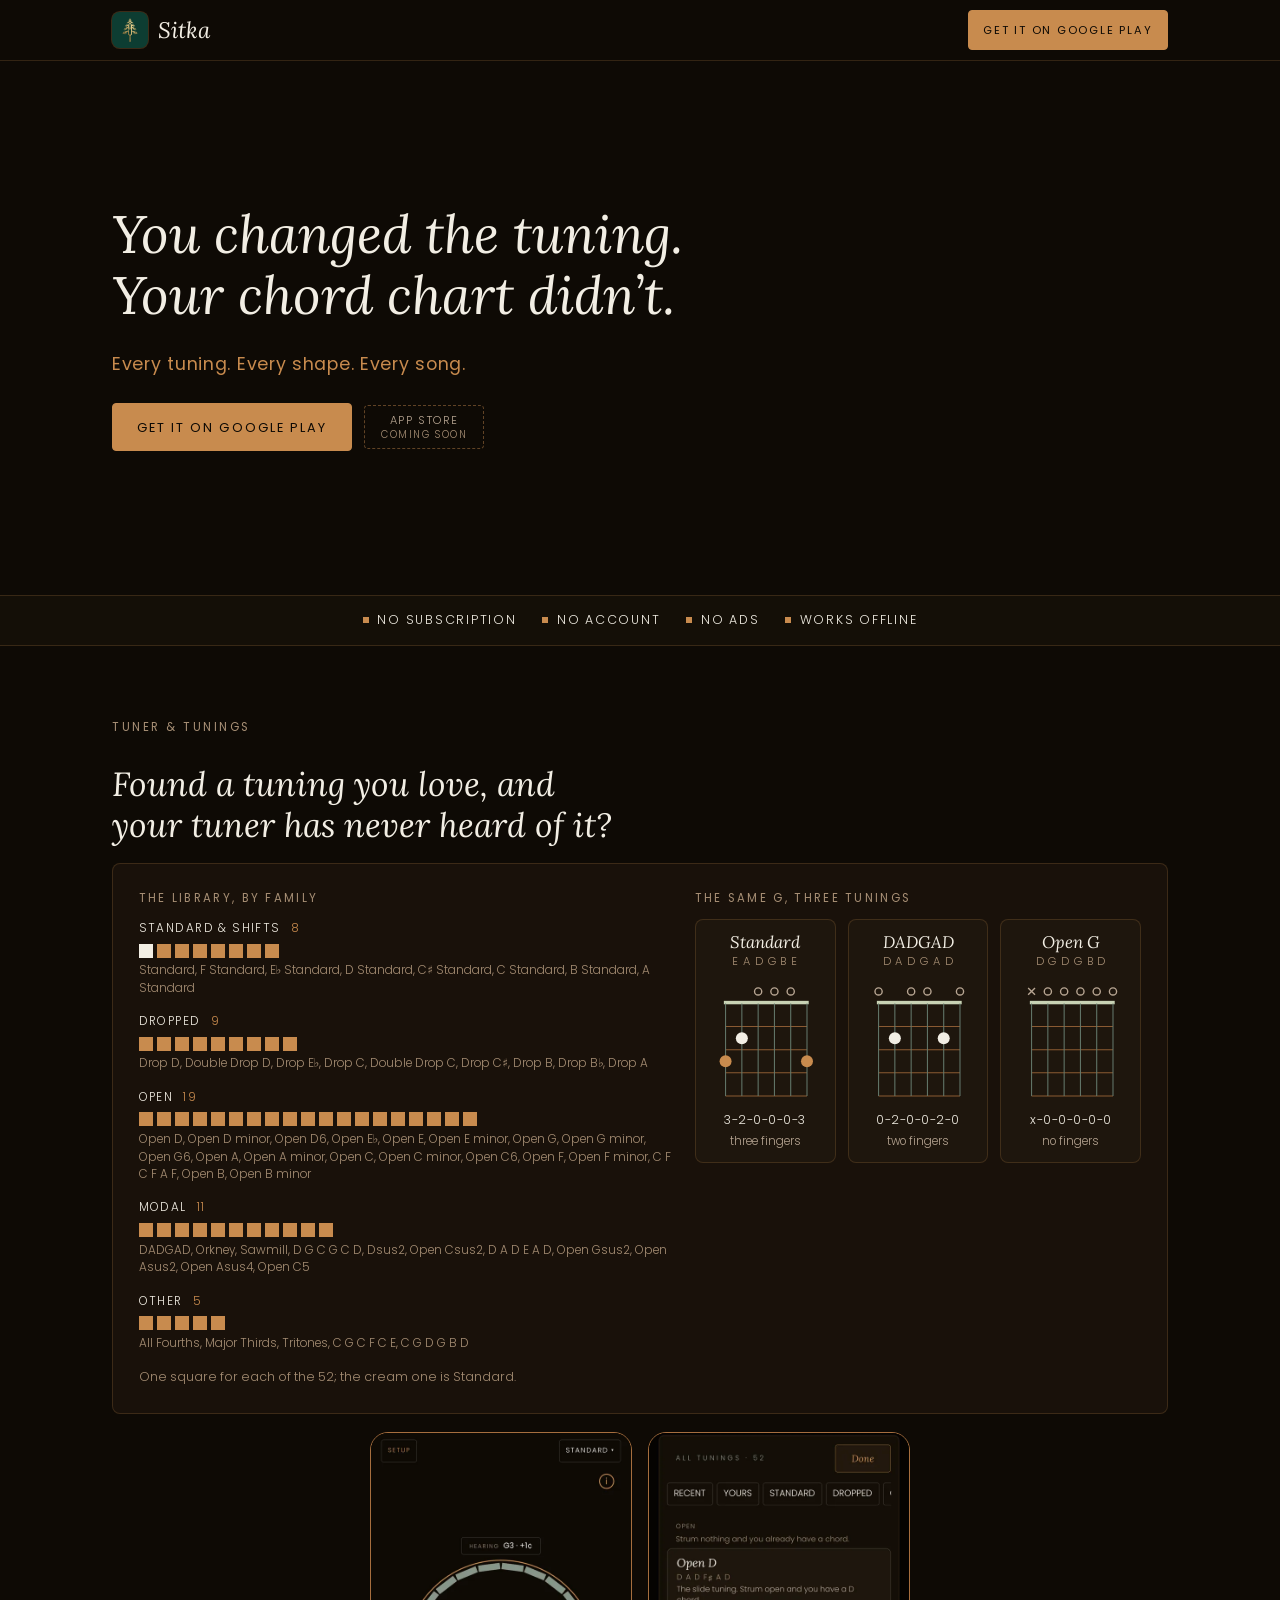
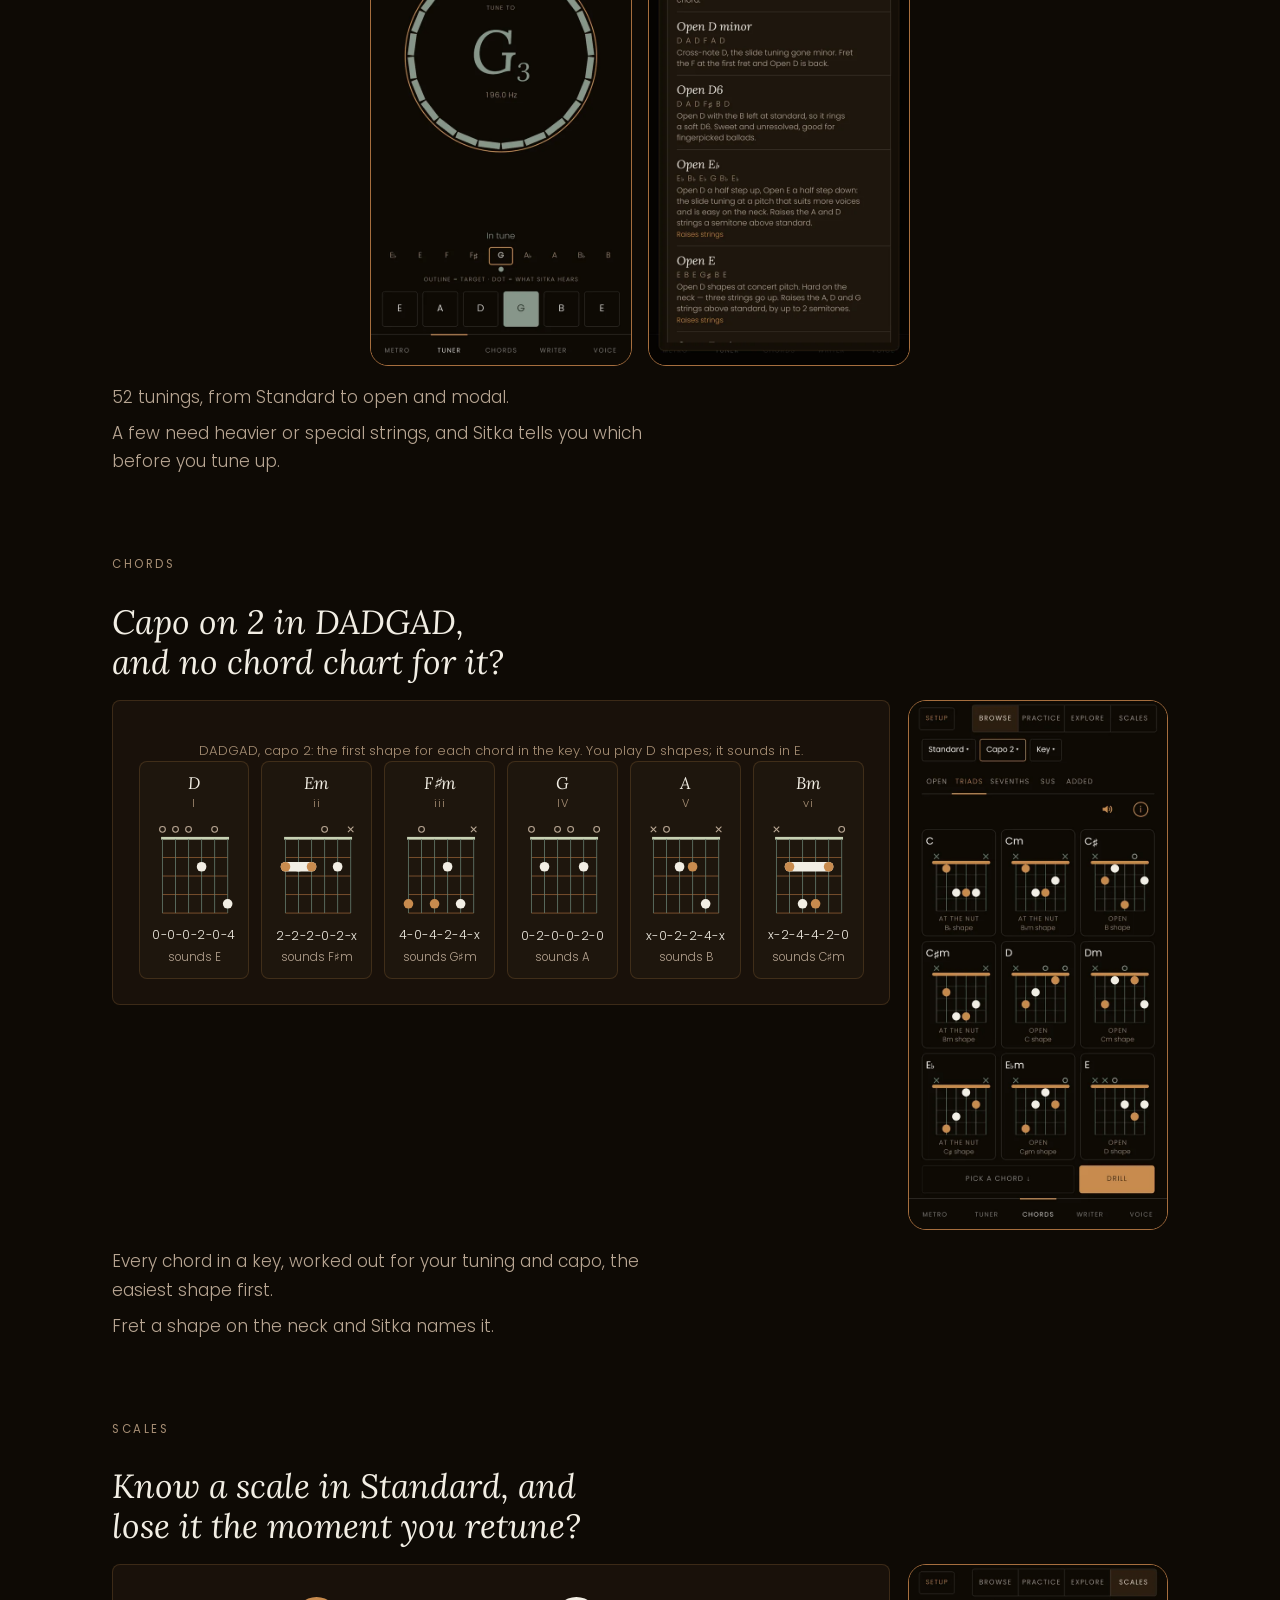
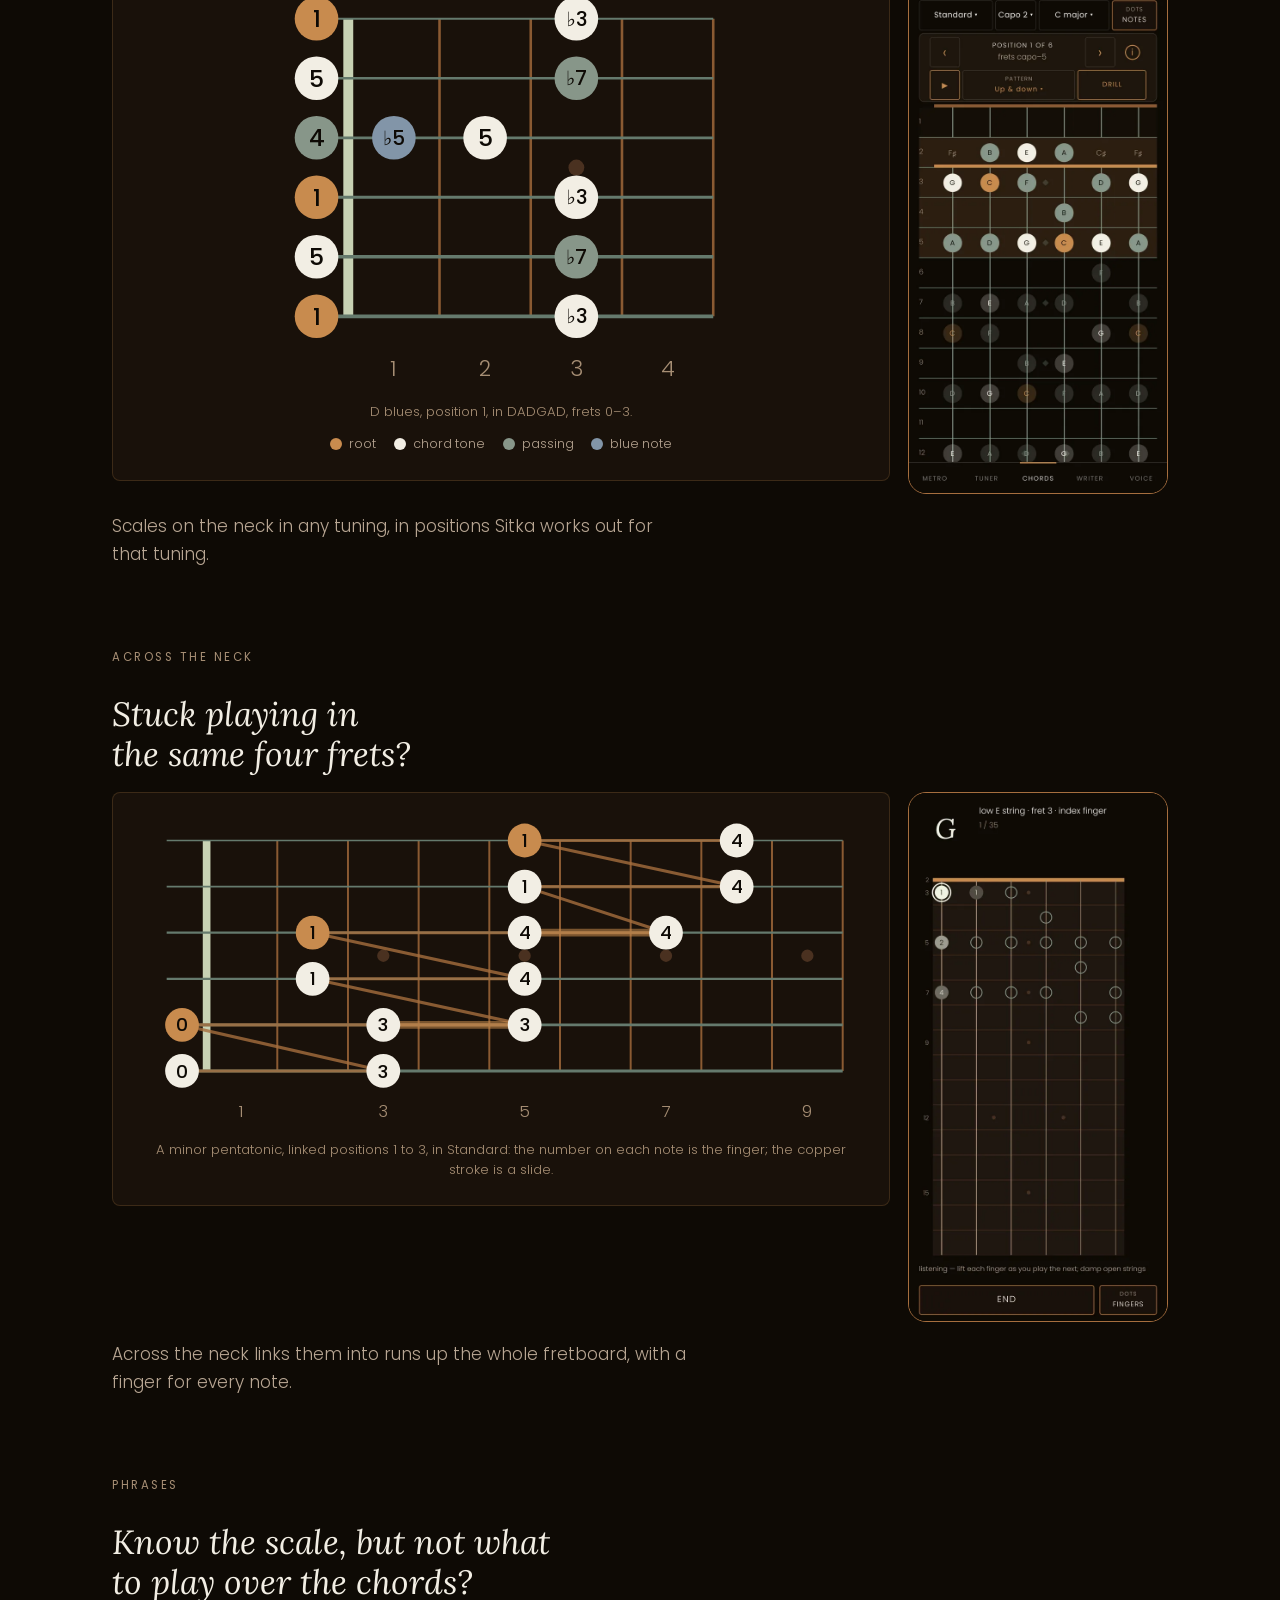
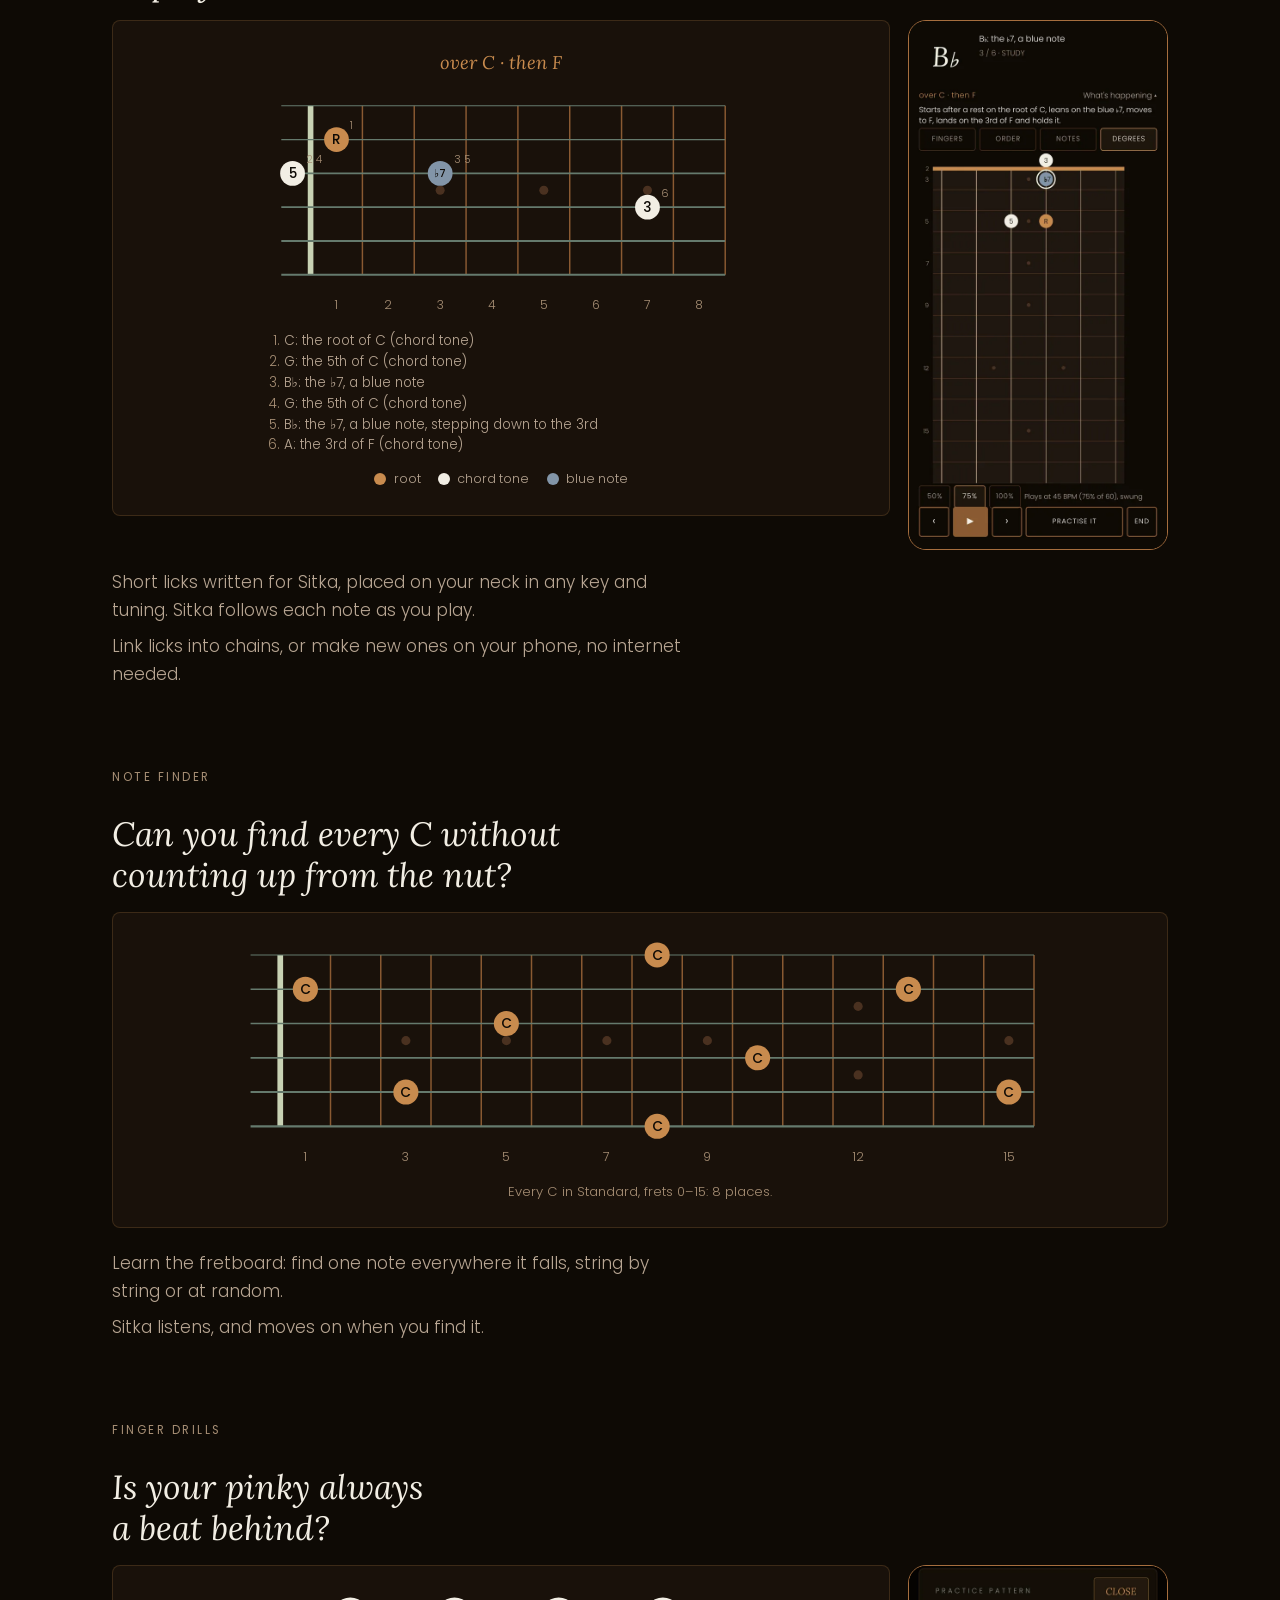
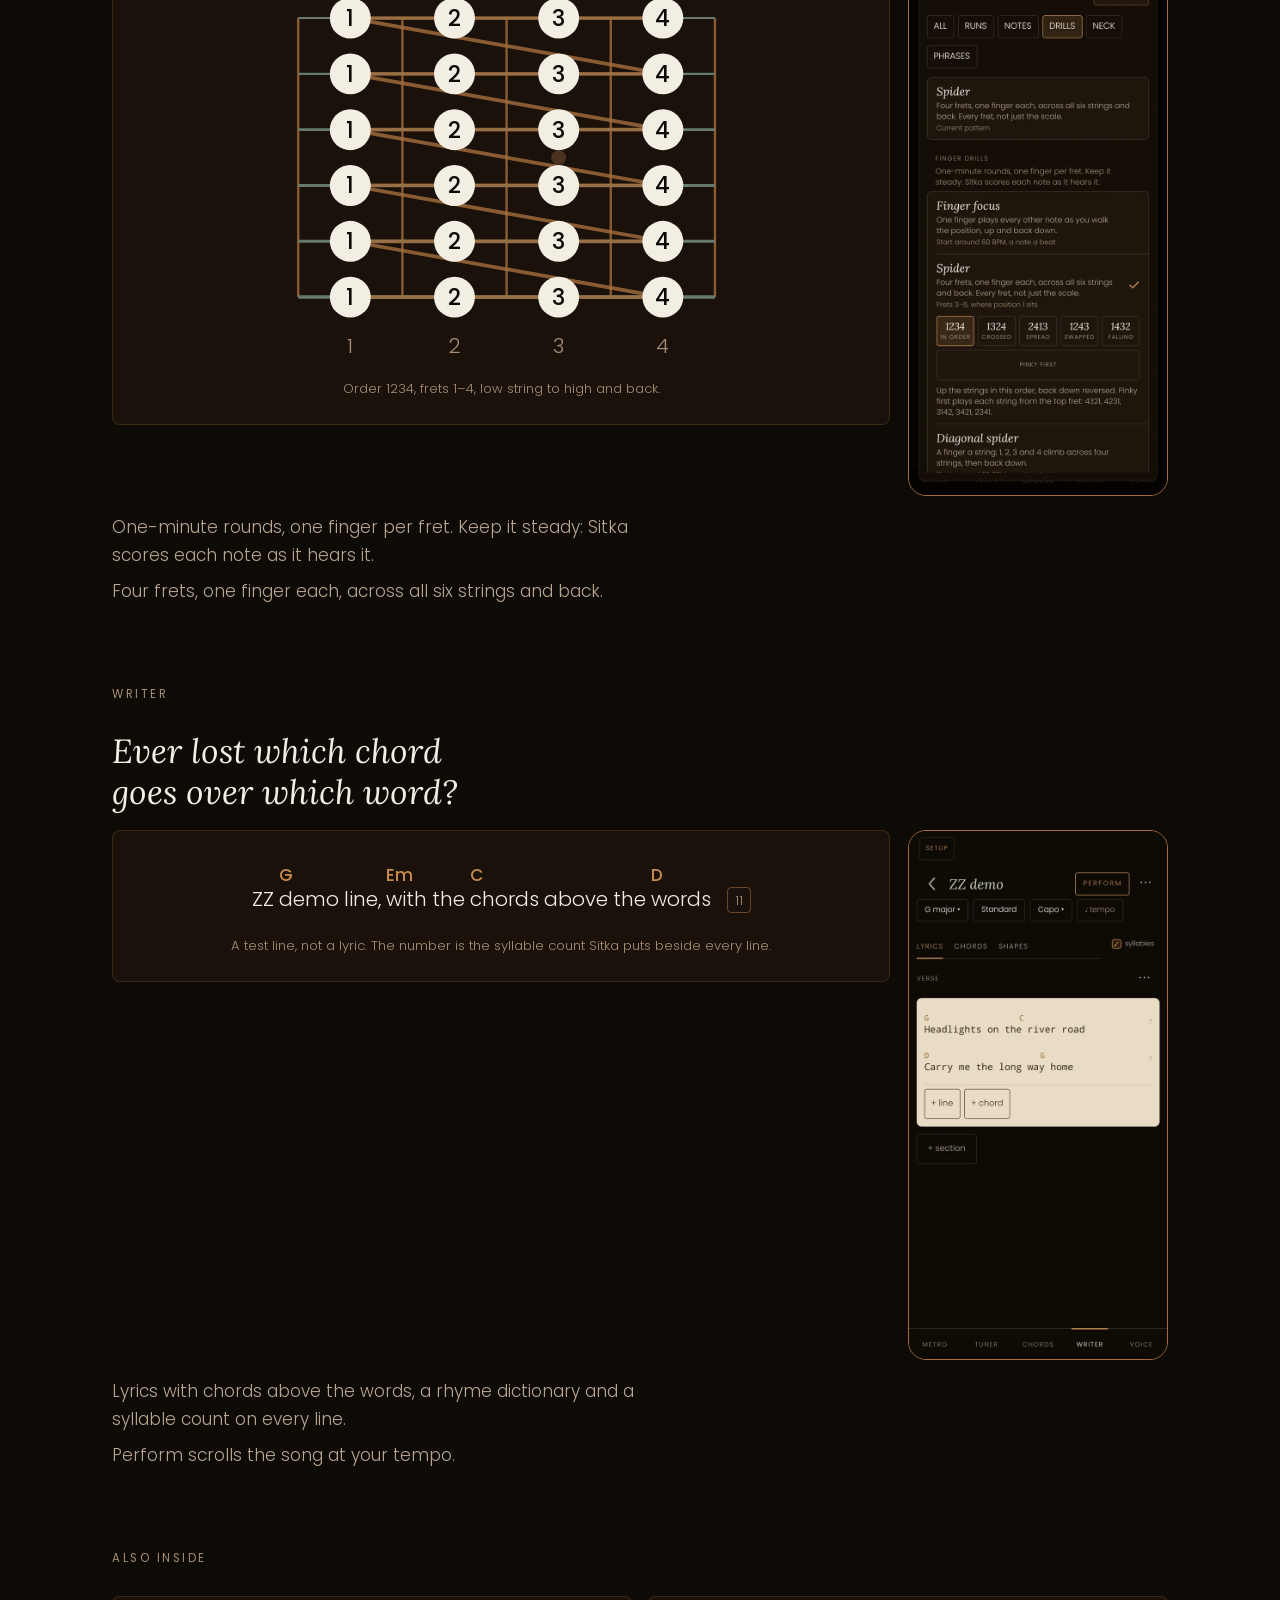
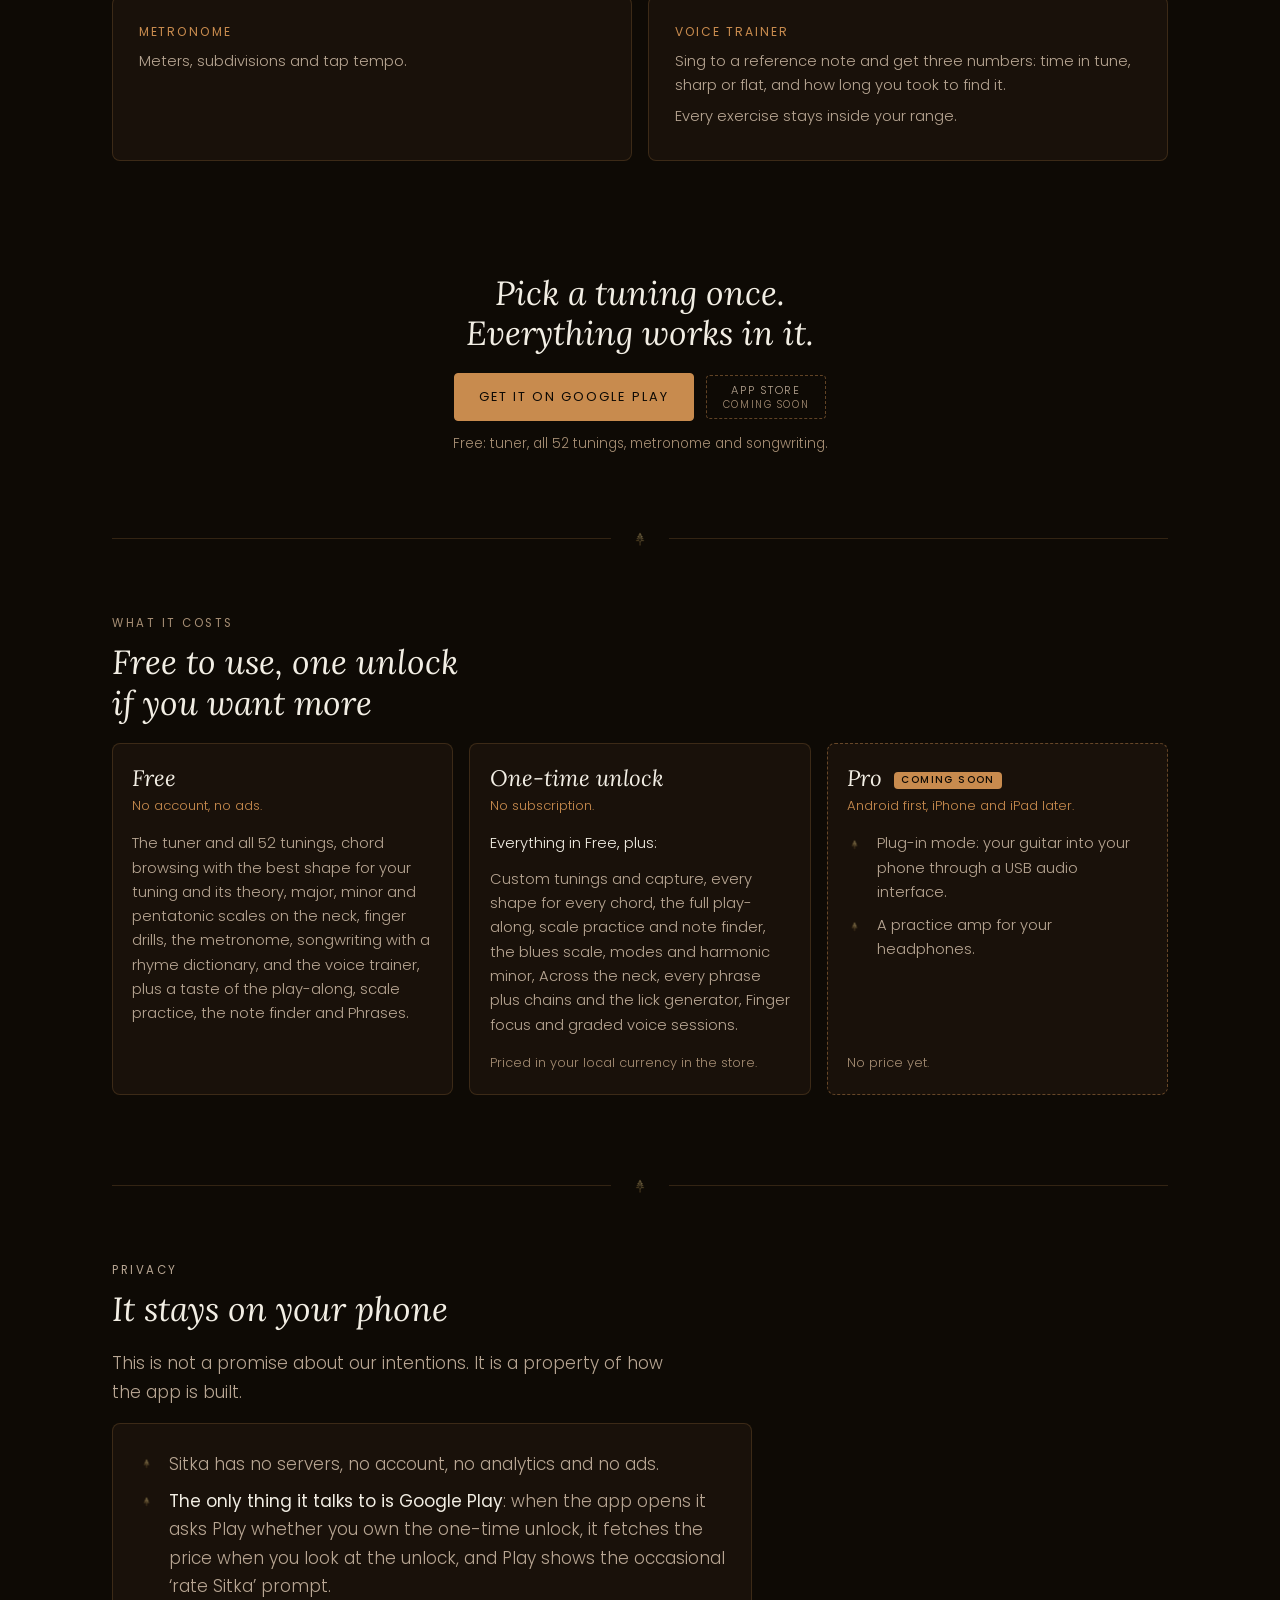
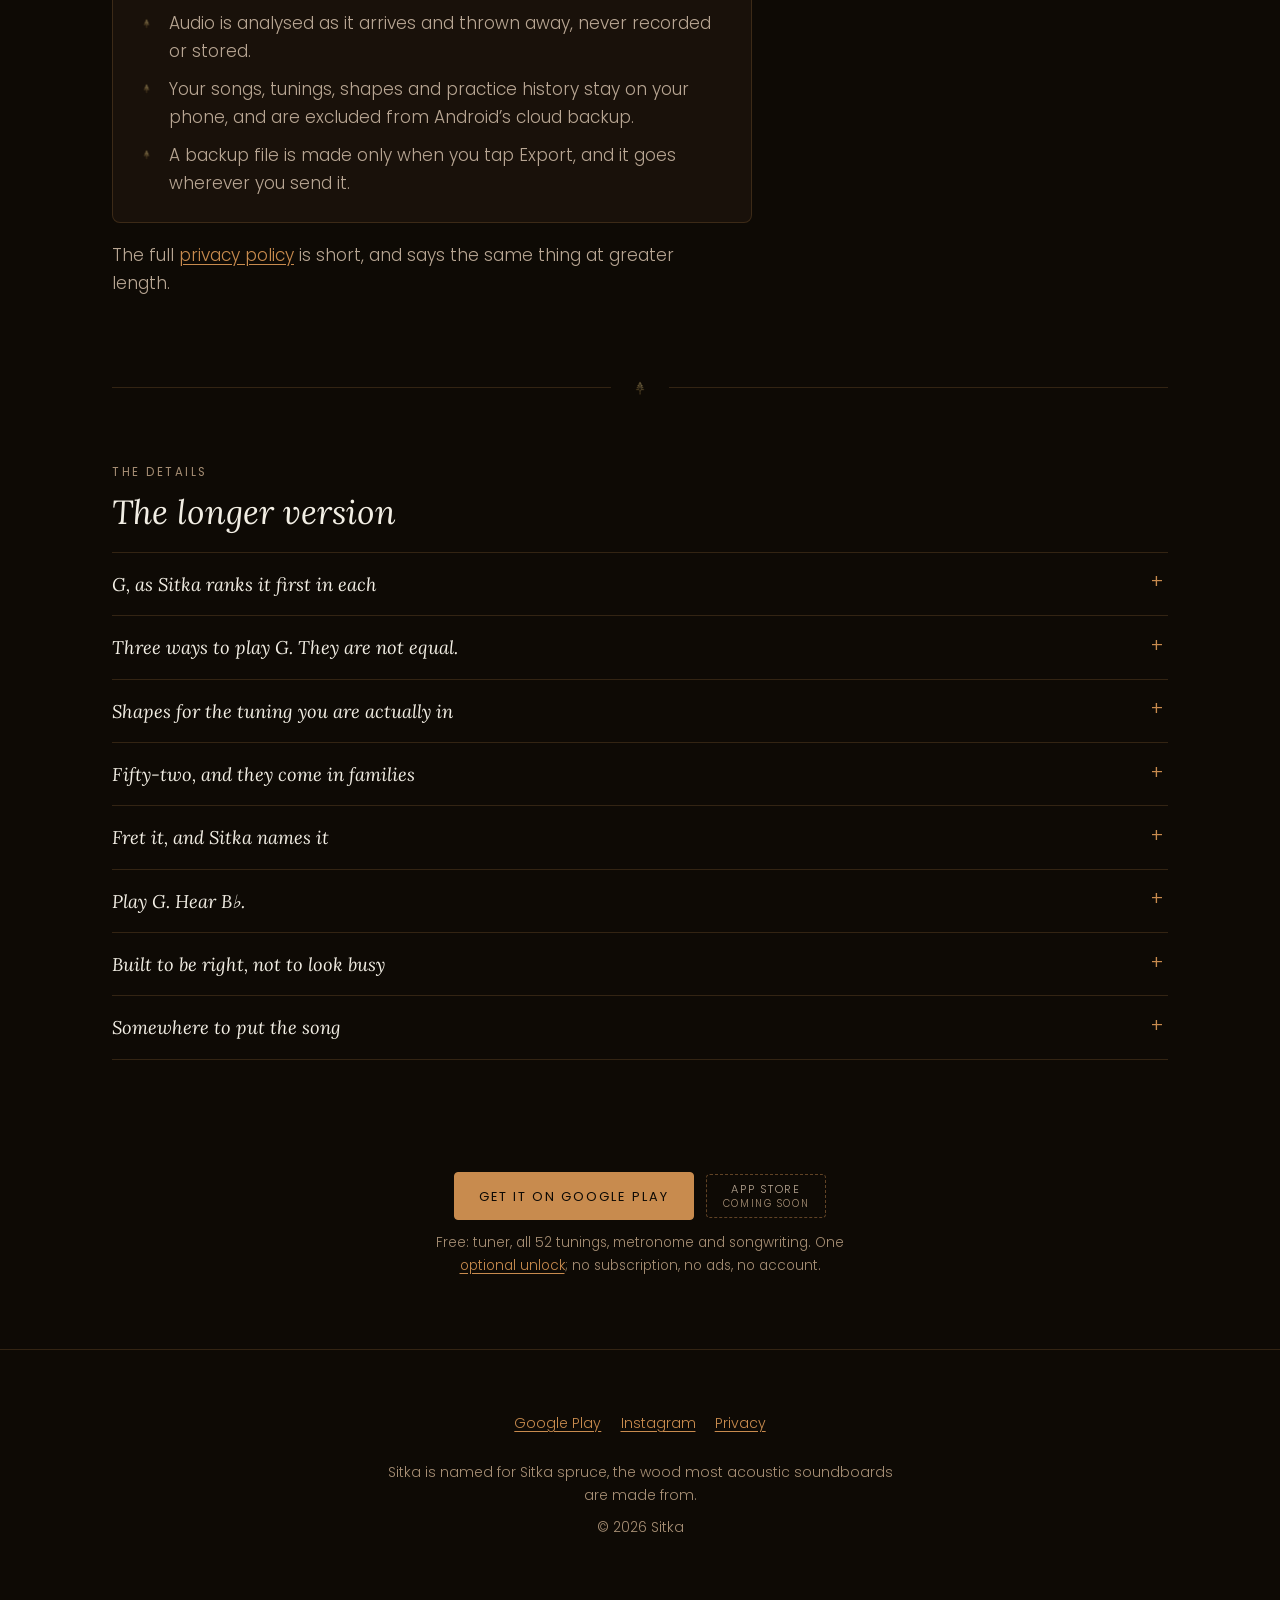
==== commit c7a51b79: "Keep "ZZ demo" in the Writer figure, as the owner asked Undoes the River Road rename in 11317ef: too" ====
--- a/index.html
+++ b/index.html
@@ -502,7 +502,7 @@
       <div class="panel">
 <!-- GENERATED:writer -->
 <!-- generated by tools/build-visuals.mjs from the app at 7baea8c5c83d831d35a2199e0a76445c718432b5 7baea8c: createLine(text, chords), RhymeIndex.lineSyllables over assets/rhyme/words.json. Do not edit by hand; re-run the script. -->
-<div class="lyric" lang="en"><p class="lyric-line"><span class="seg"><span class="ch" aria-hidden="true">&nbsp;</span><span class="ly">River&nbsp;</span></span><span class="seg"><span class="ch" aria-hidden="false">G</span><span class="ly">Road&nbsp;line,&nbsp;</span></span><span class="seg"><span class="ch" aria-hidden="false">Em</span><span class="ly">with&nbsp;the&nbsp;</span></span><span class="seg"><span class="ch" aria-hidden="false">C</span><span class="ly">chords&nbsp;above&nbsp;the&nbsp;</span></span><span class="seg"><span class="ch" aria-hidden="false">D</span><span class="ly">words</span></span></p><span class="syl" title="syllables">11</span></div><p class="viz-cap">A test line, not a lyric. The number is the syllable count Sitka puts beside every line.</p>
+<div class="lyric" lang="en"><p class="lyric-line"><span class="seg"><span class="ch" aria-hidden="true">&nbsp;</span><span class="ly">ZZ&nbsp;</span></span><span class="seg"><span class="ch" aria-hidden="false">G</span><span class="ly">demo&nbsp;line,&nbsp;</span></span><span class="seg"><span class="ch" aria-hidden="false">Em</span><span class="ly">with&nbsp;the&nbsp;</span></span><span class="seg"><span class="ch" aria-hidden="false">C</span><span class="ly">chords&nbsp;above&nbsp;the&nbsp;</span></span><span class="seg"><span class="ch" aria-hidden="false">D</span><span class="ly">words</span></span></p><span class="syl" title="syllables">11</span></div><p class="viz-cap">A test line, not a lyric. The number is the syllable count Sitka puts beside every line.</p>
 <!-- /GENERATED:writer -->
       </div>
       <!-- SCREENSHOT 7: Writer (Sitka 1.46.0 (51) from Play, Pixel 8; sitka-store-shots/play-v2/raw, cropped 1080x2210 from y 120 as the framed set) -->
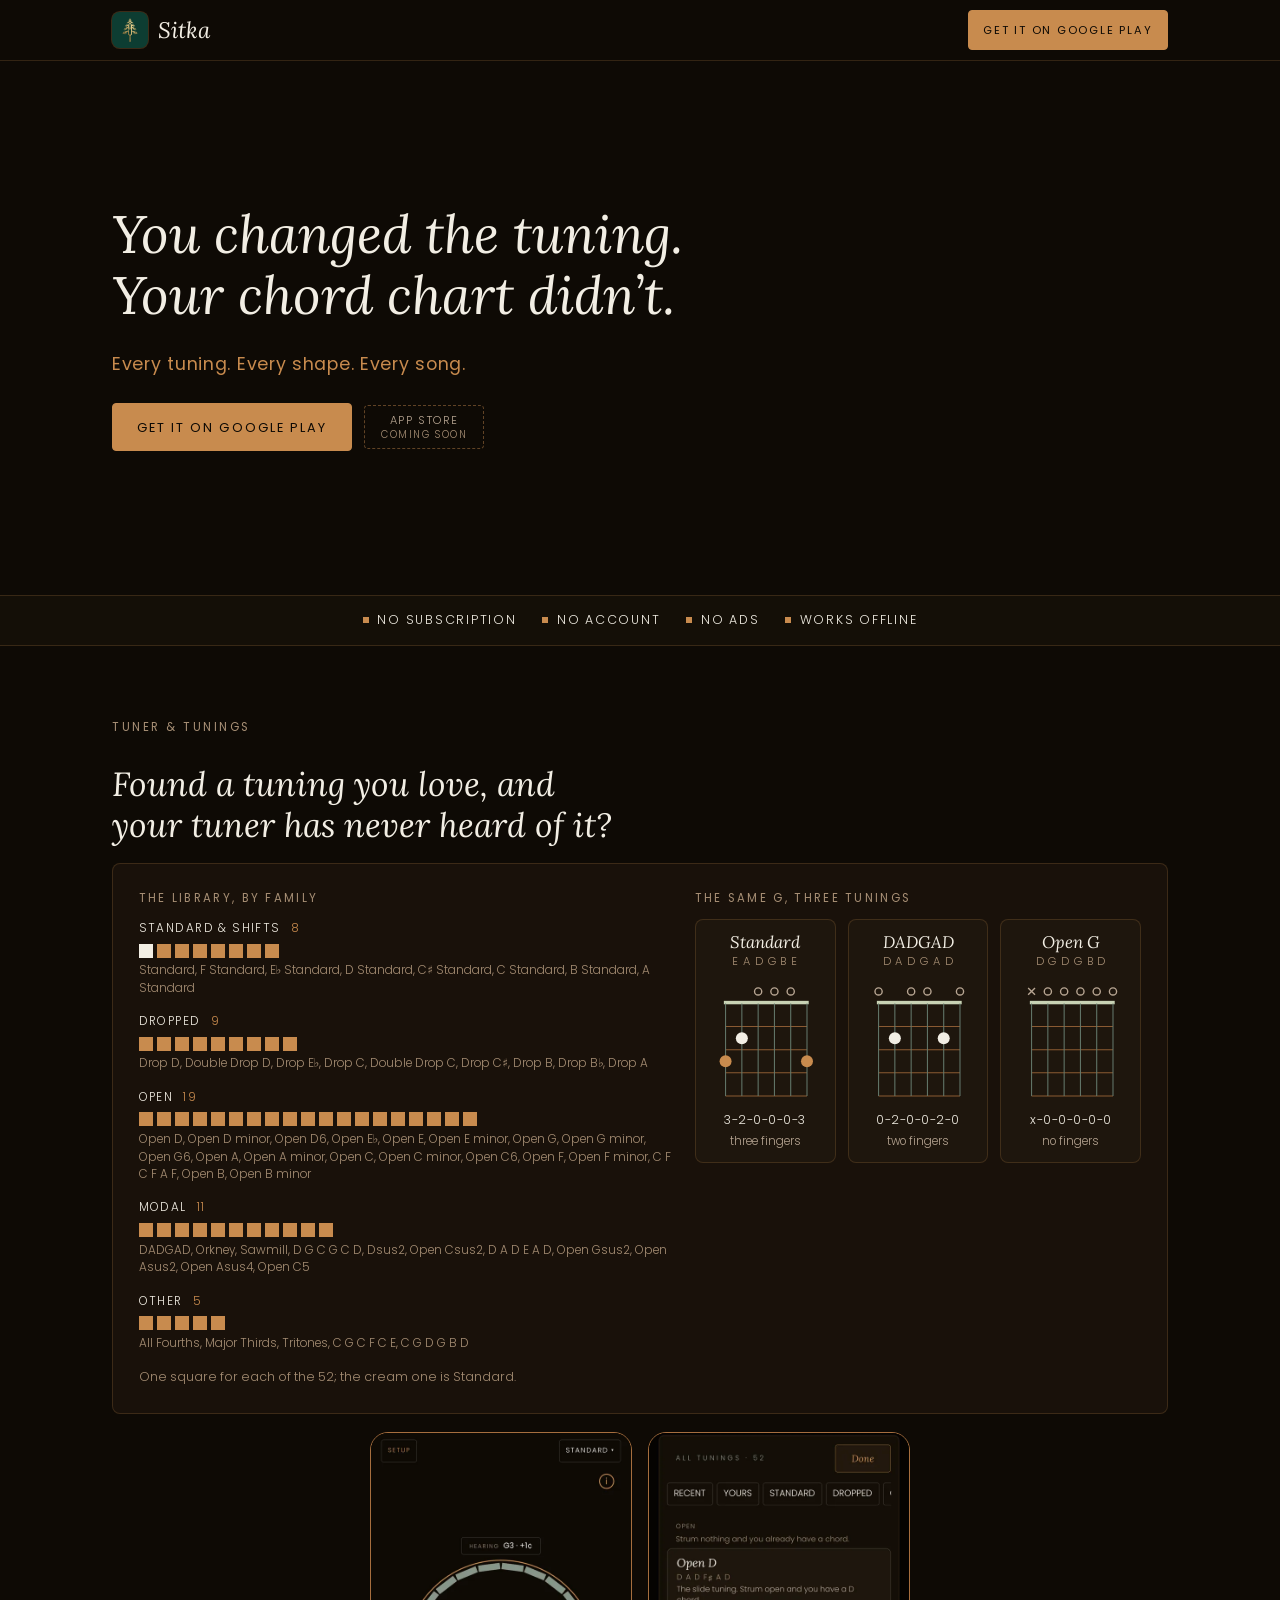
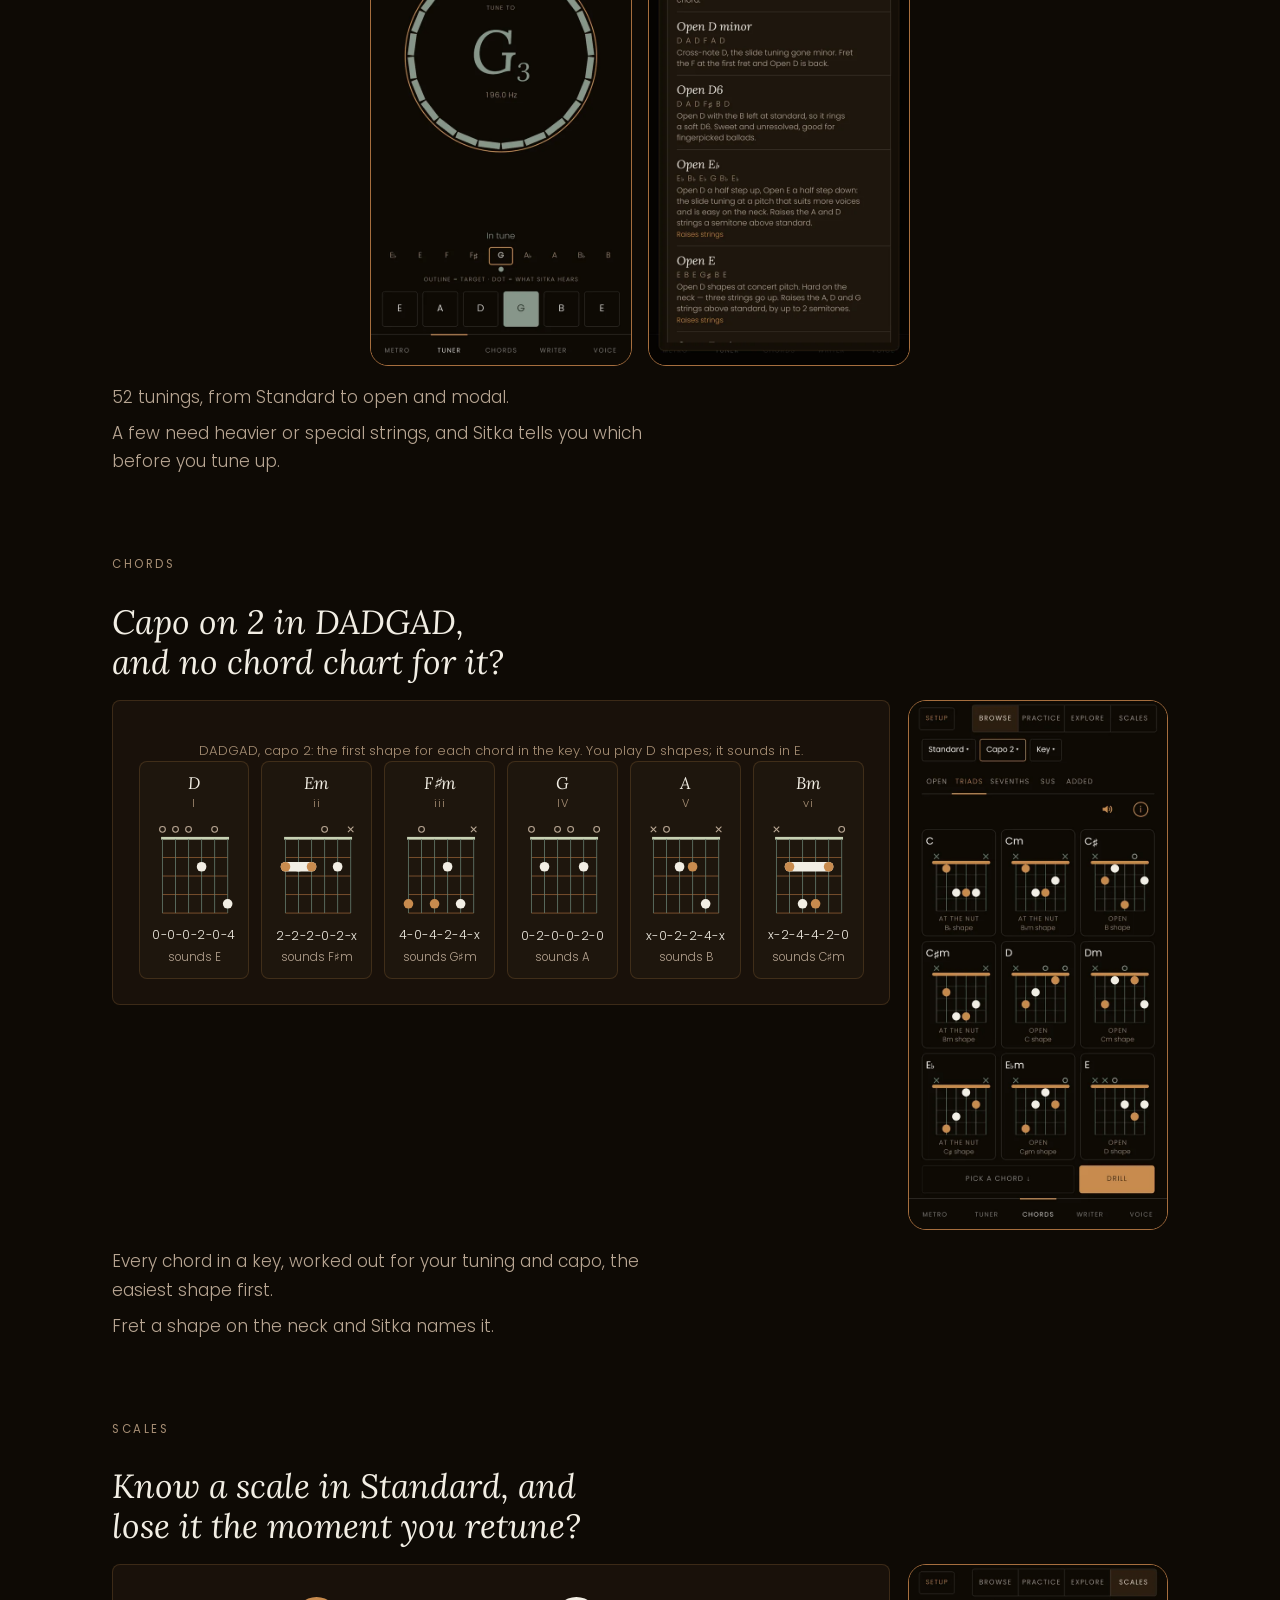
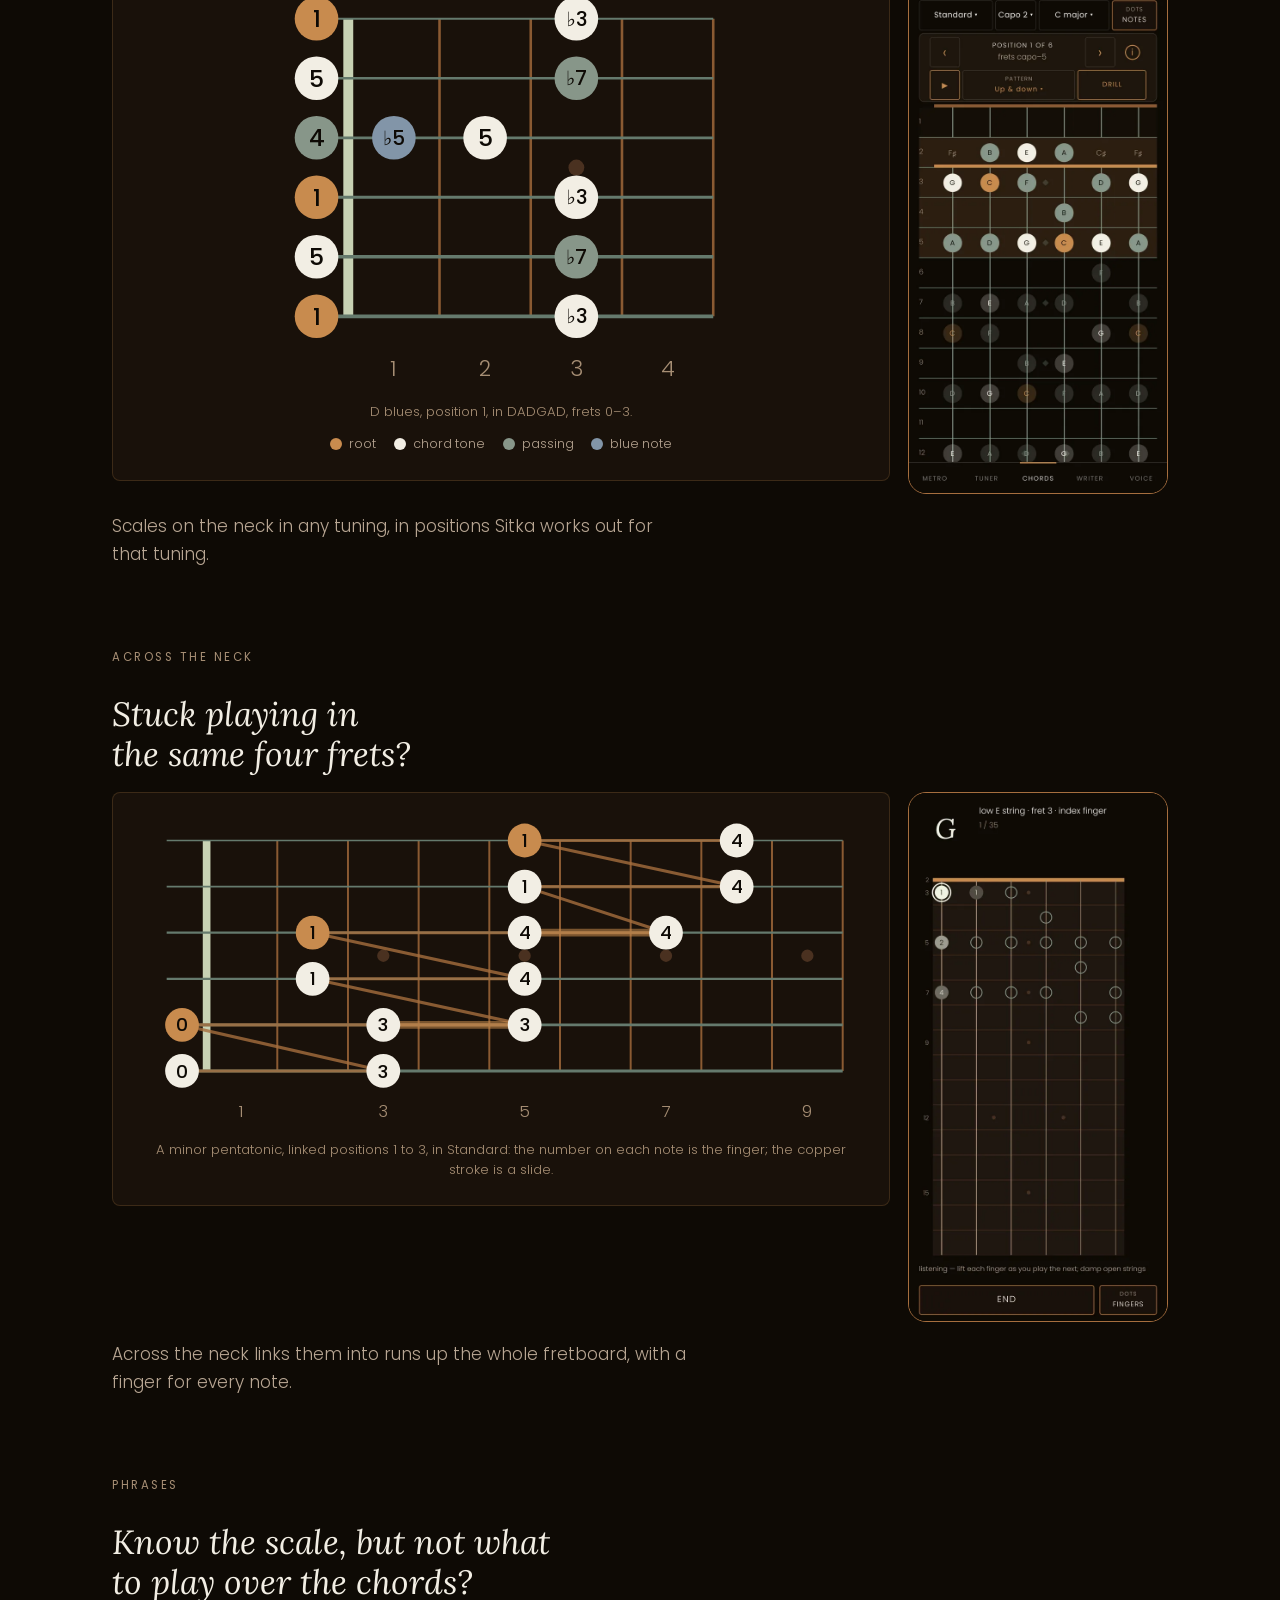
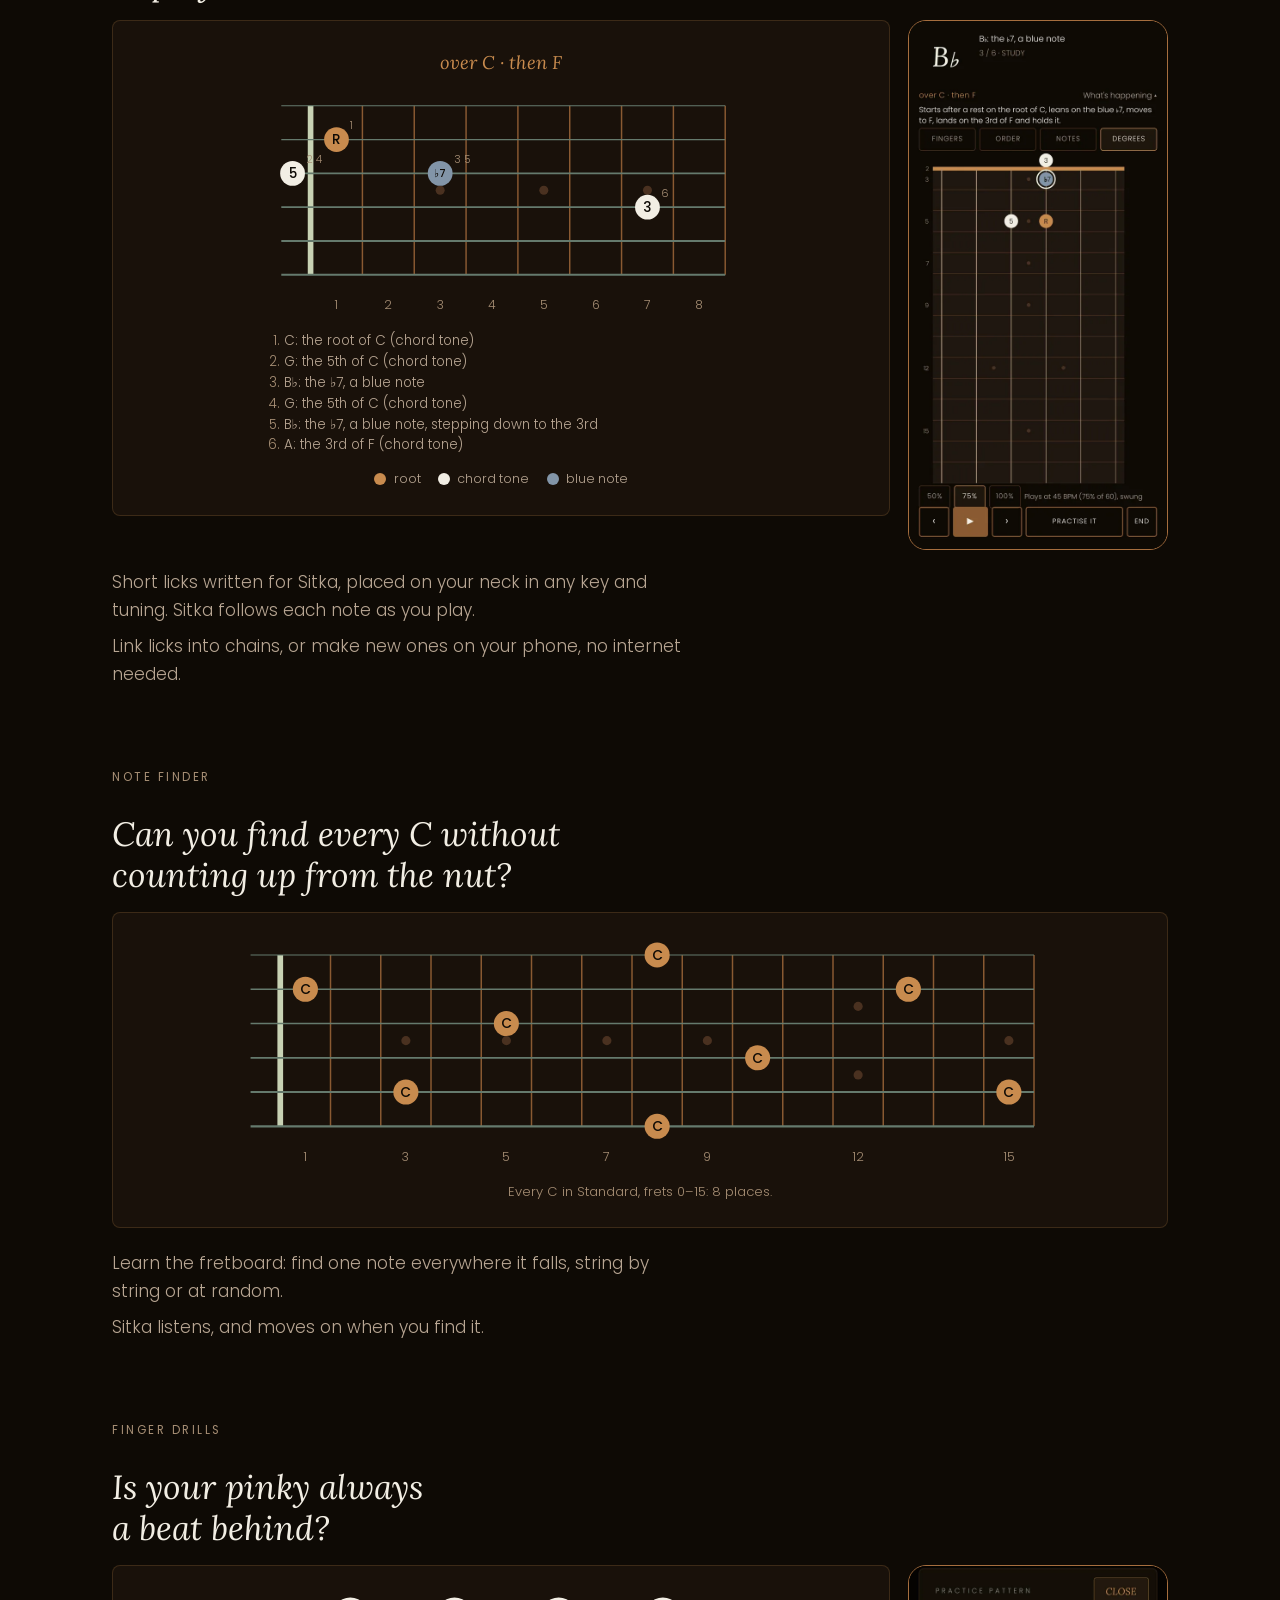
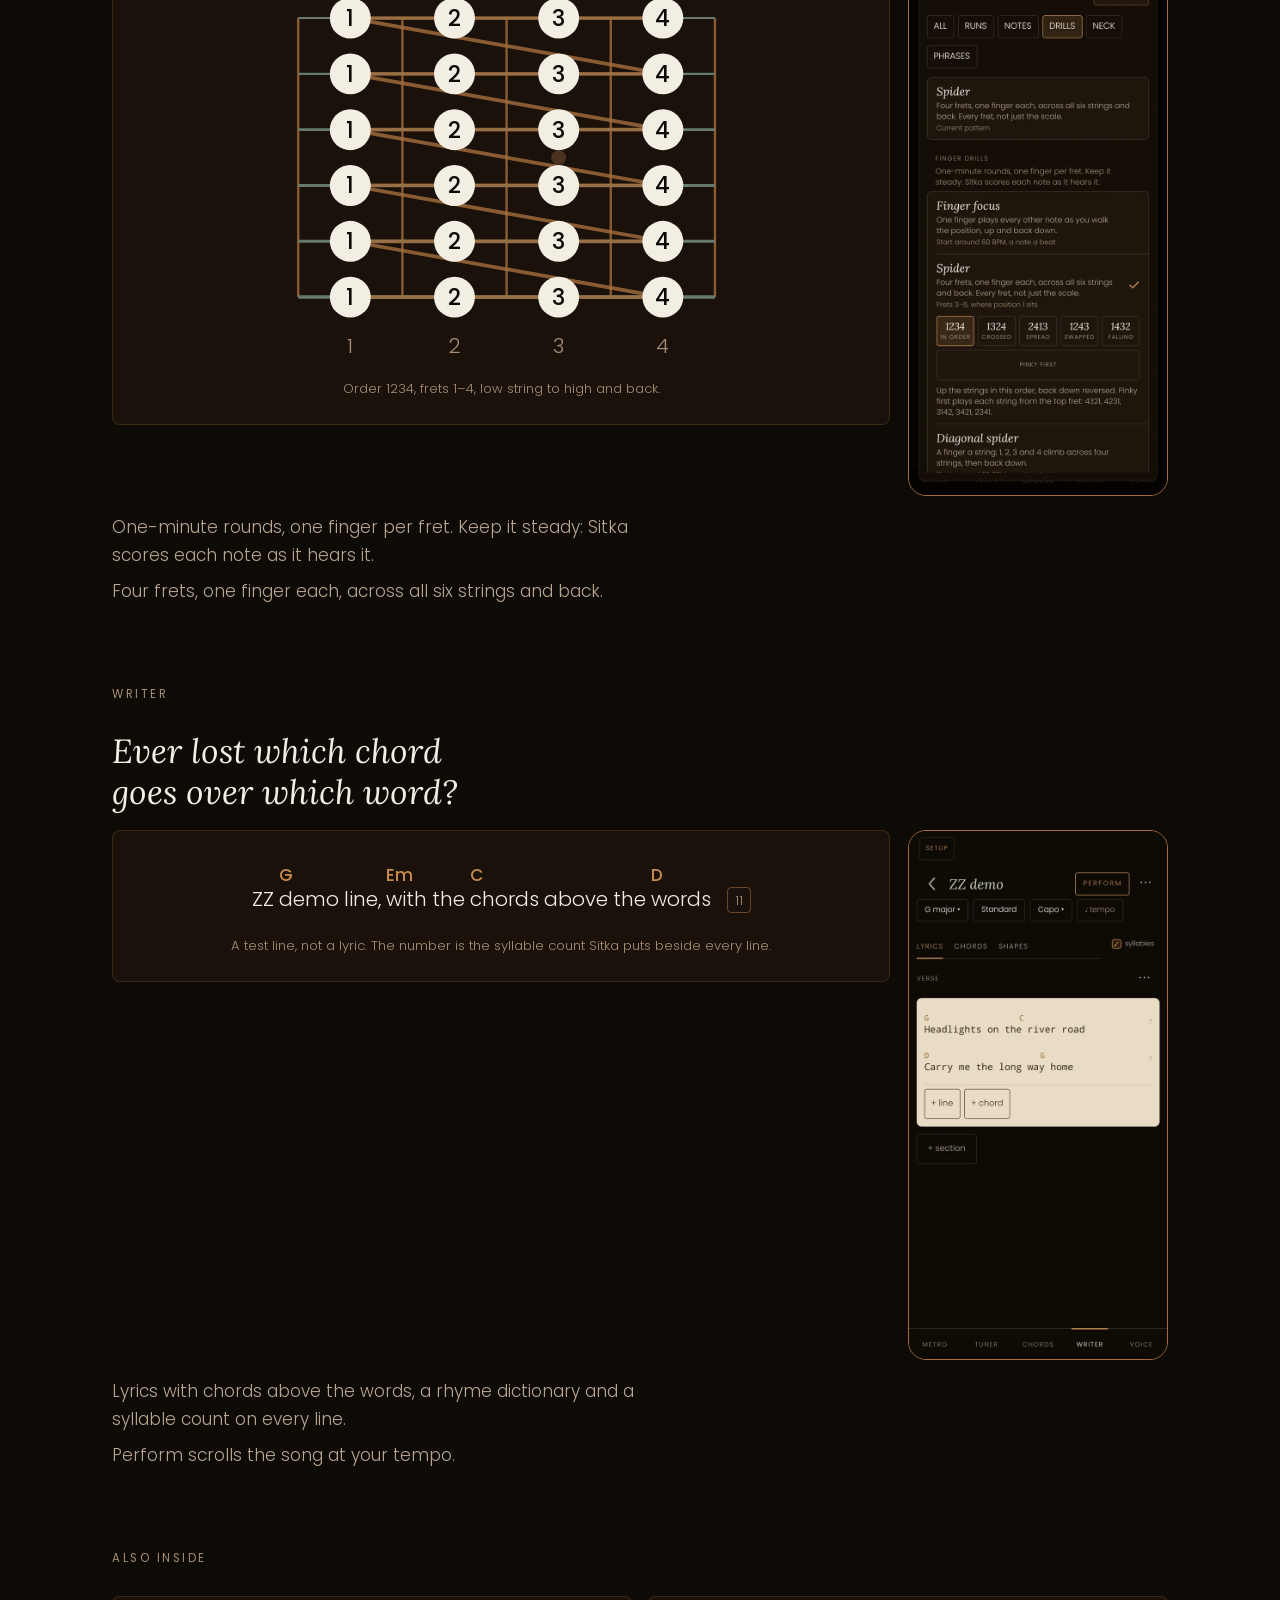
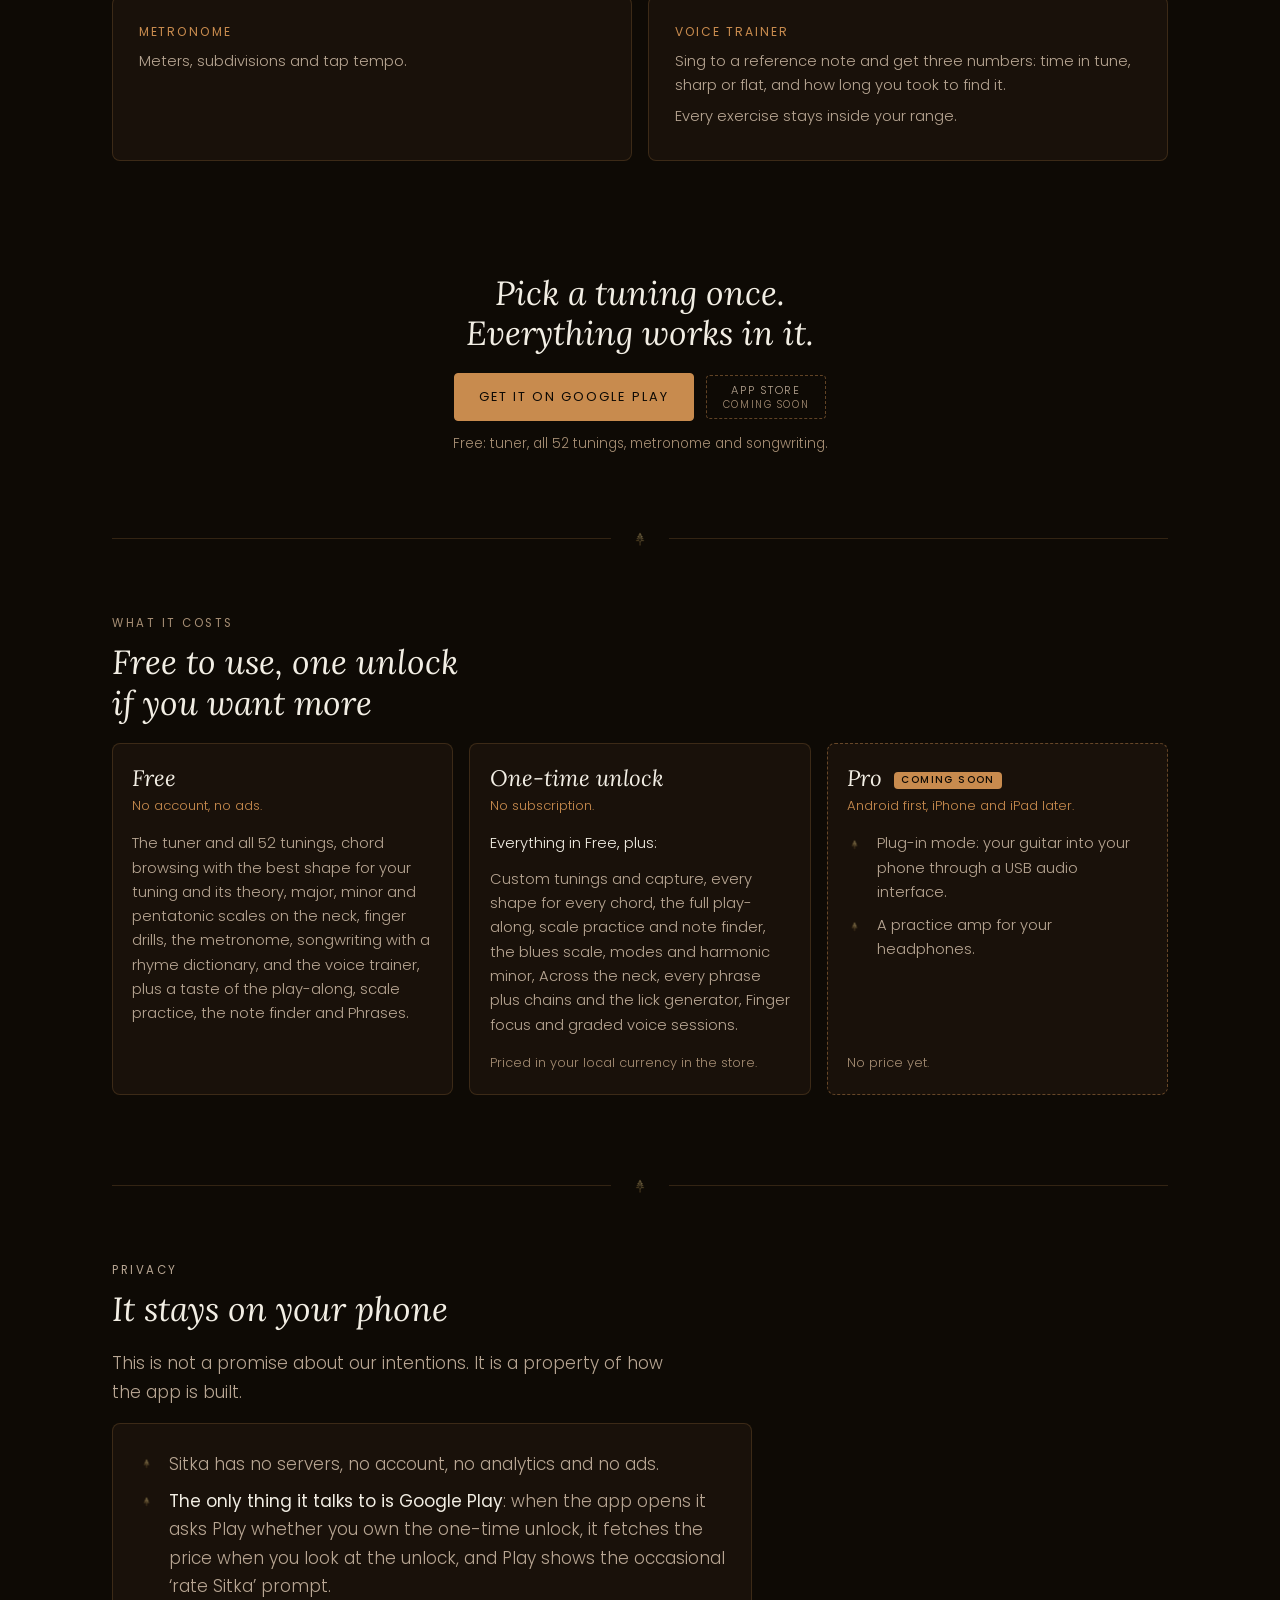
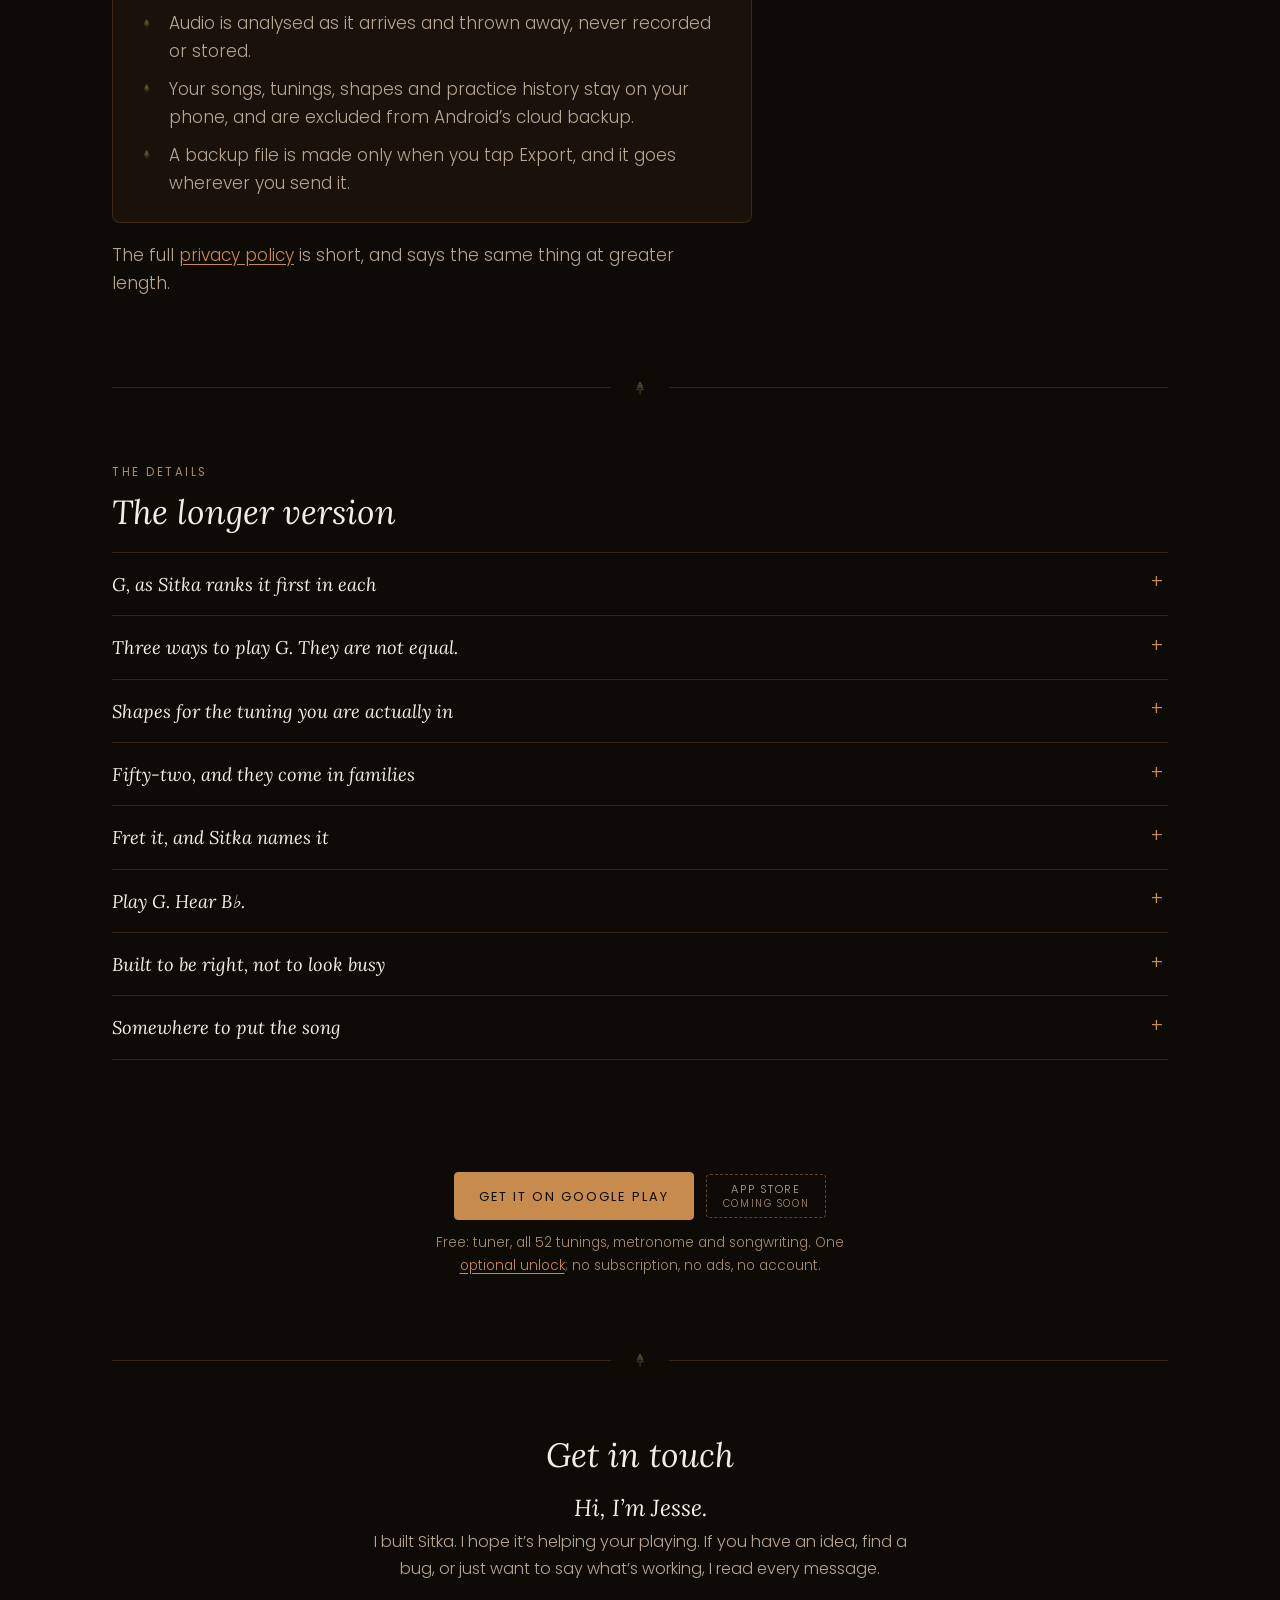
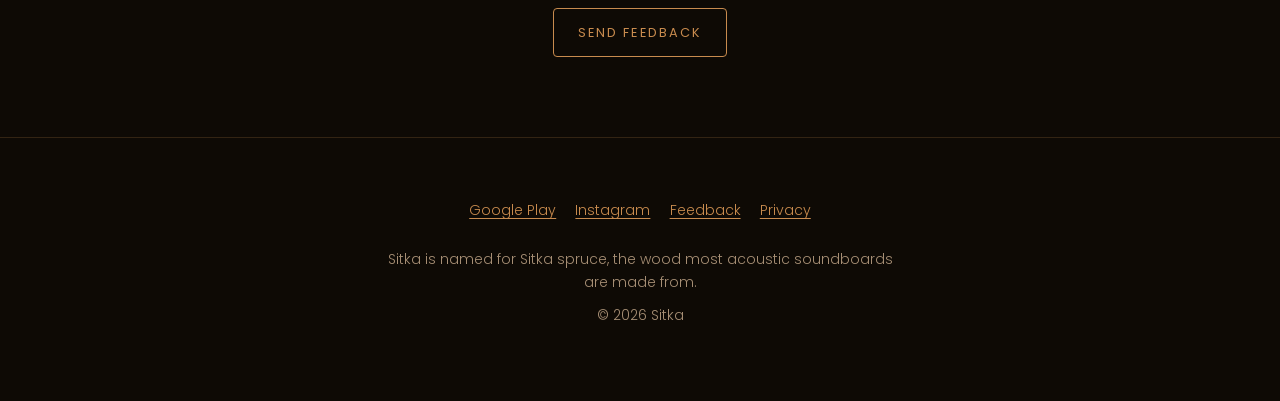
==== commit fe4839b5: "Get in touch: the founder note and a Send feedback mailto, a Feedback link in the footer - Above the" ====
--- a/index.html
+++ b/index.html
@@ -232,6 +232,17 @@
   /* ---------------- sections after the features ---------------- */
   .sect { max-width: 68rem; margin: 0 auto clamp(3rem, 9vw, 5rem); padding: 0 16px; }
   .sect > h2 { margin-bottom: 1.25rem; }
+
+  /* ---------------- get in touch: the founder note and one mailto button ---------------- */
+  .touch { text-align: center; max-width: 40rem; }
+  .sect.touch > h2 { margin: 0 auto 1.1rem; }
+  .touch .note { margin: 0 auto 1.6rem; max-width: 34rem; color: var(--ink-dim); font-size: 1rem; line-height: 1.7; }
+  .touch .hi {
+    display: block; margin-bottom: .3rem;
+    font-family: 'Lora', Georgia, serif; font-style: italic; font-weight: 400;
+    font-size: clamp(1.2rem, 4.6vw, 1.45rem); line-height: 1.3; color: var(--ink);
+  }
+  #feedback { scroll-margin-top: 1.5rem; }
   .rule { max-width: 68rem; margin: 0 auto clamp(2.5rem, 7vw, 4rem); padding: 0 16px; }
 
   .tiers { display: grid; gap: 1rem; }
@@ -312,7 +323,7 @@
       script's 2400x1000 web crop (hero-1440 the same, smaller);
       hero-phone-800.webp is 800x1000 from x 1185 of it, centred on the phone.
       Outside the type its pixels match feature-graphic-v2-hero-web.png
-      exactly. Alt text: DRAFT. The owner's screen-recording loop can still
+      exactly. Alt text: APPROVED by the owner 2026-11-25. The owner's screen-recording loop can still
       replace this later.
     -->
     <figure class="payoff">
@@ -359,7 +370,7 @@
       <div>
         <p class="sub-h">The library, by family</p>
 <!-- GENERATED:families -->
-<!-- generated by tools/build-visuals.mjs from the app at 7baea8c5c83d831d35a2199e0a76445c718432b5 7baea8c: TUNING_LIBRARY, byCategory(). Do not edit by hand; re-run the script. -->
+<!-- generated by tools/build-visuals.mjs from the app at origin/release/46 7baea8c: TUNING_LIBRARY, byCategory(). Do not edit by hand; re-run the script. -->
 <div class="families"><div class="fam"><p class="fam-name">Standard &amp; shifts <span class="fam-count">8</span></p><svg class="viz fam-sq" viewBox="0 0 140 14" width="140" height="14" role="img" aria-labelledby="v-1-t v-1-d" xmlns="http://www.w3.org/2000/svg"><title id="v-1-t">8 tunings</title><desc id="v-1-d">8 squares, one per tuning in this family.</desc><rect x="0" y="0" width="14" height="14" fill="#F2EEE4"/><rect x="18" y="0" width="14" height="14" fill="#C88B4E"/><rect x="36" y="0" width="14" height="14" fill="#C88B4E"/><rect x="54" y="0" width="14" height="14" fill="#C88B4E"/><rect x="72" y="0" width="14" height="14" fill="#C88B4E"/><rect x="90" y="0" width="14" height="14" fill="#C88B4E"/><rect x="108" y="0" width="14" height="14" fill="#C88B4E"/><rect x="126" y="0" width="14" height="14" fill="#C88B4E"/></svg><p class="fam-list">Standard, F Standard, E♭ Standard, D Standard, C♯ Standard, C Standard, B Standard, A Standard</p></div><div class="fam"><p class="fam-name">Dropped <span class="fam-count">9</span></p><svg class="viz fam-sq" viewBox="0 0 158 14" width="158" height="14" role="img" aria-labelledby="v-2-t v-2-d" xmlns="http://www.w3.org/2000/svg"><title id="v-2-t">9 tunings</title><desc id="v-2-d">9 squares, one per tuning in this family.</desc><rect x="0" y="0" width="14" height="14" fill="#C88B4E"/><rect x="18" y="0" width="14" height="14" fill="#C88B4E"/><rect x="36" y="0" width="14" height="14" fill="#C88B4E"/><rect x="54" y="0" width="14" height="14" fill="#C88B4E"/><rect x="72" y="0" width="14" height="14" fill="#C88B4E"/><rect x="90" y="0" width="14" height="14" fill="#C88B4E"/><rect x="108" y="0" width="14" height="14" fill="#C88B4E"/><rect x="126" y="0" width="14" height="14" fill="#C88B4E"/><rect x="144" y="0" width="14" height="14" fill="#C88B4E"/></svg><p class="fam-list">Drop D, Double Drop D, Drop E♭, Drop C, Double Drop C, Drop C♯, Drop B, Drop B♭, Drop A</p></div><div class="fam"><p class="fam-name">Open <span class="fam-count">19</span></p><svg class="viz fam-sq" viewBox="0 0 338 14" width="338" height="14" role="img" aria-labelledby="v-3-t v-3-d" xmlns="http://www.w3.org/2000/svg"><title id="v-3-t">19 tunings</title><desc id="v-3-d">19 squares, one per tuning in this family.</desc><rect x="0" y="0" width="14" height="14" fill="#C88B4E"/><rect x="18" y="0" width="14" height="14" fill="#C88B4E"/><rect x="36" y="0" width="14" height="14" fill="#C88B4E"/><rect x="54" y="0" width="14" height="14" fill="#C88B4E"/><rect x="72" y="0" width="14" height="14" fill="#C88B4E"/><rect x="90" y="0" width="14" height="14" fill="#C88B4E"/><rect x="108" y="0" width="14" height="14" fill="#C88B4E"/><rect x="126" y="0" width="14" height="14" fill="#C88B4E"/><rect x="144" y="0" width="14" height="14" fill="#C88B4E"/><rect x="162" y="0" width="14" height="14" fill="#C88B4E"/><rect x="180" y="0" width="14" height="14" fill="#C88B4E"/><rect x="198" y="0" width="14" height="14" fill="#C88B4E"/><rect x="216" y="0" width="14" height="14" fill="#C88B4E"/><rect x="234" y="0" width="14" height="14" fill="#C88B4E"/><rect x="252" y="0" width="14" height="14" fill="#C88B4E"/><rect x="270" y="0" width="14" height="14" fill="#C88B4E"/><rect x="288" y="0" width="14" height="14" fill="#C88B4E"/><rect x="306" y="0" width="14" height="14" fill="#C88B4E"/><rect x="324" y="0" width="14" height="14" fill="#C88B4E"/></svg><p class="fam-list">Open D, Open D minor, Open D6, Open E♭, Open E, Open E minor, Open G, Open G minor, Open G6, Open A, Open A minor, Open C, Open C minor, Open C6, Open F, Open F minor, C F C F A F, Open B, Open B minor</p></div><div class="fam"><p class="fam-name">Modal <span class="fam-count">11</span></p><svg class="viz fam-sq" viewBox="0 0 194 14" width="194" height="14" role="img" aria-labelledby="v-4-t v-4-d" xmlns="http://www.w3.org/2000/svg"><title id="v-4-t">11 tunings</title><desc id="v-4-d">11 squares, one per tuning in this family.</desc><rect x="0" y="0" width="14" height="14" fill="#C88B4E"/><rect x="18" y="0" width="14" height="14" fill="#C88B4E"/><rect x="36" y="0" width="14" height="14" fill="#C88B4E"/><rect x="54" y="0" width="14" height="14" fill="#C88B4E"/><rect x="72" y="0" width="14" height="14" fill="#C88B4E"/><rect x="90" y="0" width="14" height="14" fill="#C88B4E"/><rect x="108" y="0" width="14" height="14" fill="#C88B4E"/><rect x="126" y="0" width="14" height="14" fill="#C88B4E"/><rect x="144" y="0" width="14" height="14" fill="#C88B4E"/><rect x="162" y="0" width="14" height="14" fill="#C88B4E"/><rect x="180" y="0" width="14" height="14" fill="#C88B4E"/></svg><p class="fam-list">DADGAD, Orkney, Sawmill, D G C G C D, Dsus2, Open Csus2, D A D E A D, Open Gsus2, Open Asus2, Open Asus4, Open C5</p></div><div class="fam"><p class="fam-name">Other <span class="fam-count">5</span></p><svg class="viz fam-sq" viewBox="0 0 86 14" width="86" height="14" role="img" aria-labelledby="v-5-t v-5-d" xmlns="http://www.w3.org/2000/svg"><title id="v-5-t">5 tunings</title><desc id="v-5-d">5 squares, one per tuning in this family.</desc><rect x="0" y="0" width="14" height="14" fill="#C88B4E"/><rect x="18" y="0" width="14" height="14" fill="#C88B4E"/><rect x="36" y="0" width="14" height="14" fill="#C88B4E"/><rect x="54" y="0" width="14" height="14" fill="#C88B4E"/><rect x="72" y="0" width="14" height="14" fill="#C88B4E"/></svg><p class="fam-list">All Fourths, Major Thirds, Tritones, C G C F C E, C G D G B D</p></div></div>
 <p class="fam-note">One square for each of the 52; the cream one is Standard.</p>
 <!-- /GENERATED:families -->
@@ -367,12 +378,12 @@
       <div>
         <p class="sub-h">The same G, three tunings</p>
 <!-- GENERATED:threeTunings -->
-<!-- generated by tools/build-visuals.mjs from the app at 7baea8c5c83d831d35a2199e0a76445c718432b5 7baea8c: findVoicings(parseChordSymbol('G'), resolveTuning(name))[0], dotFill(). Do not edit by hand; re-run the script. -->
+<!-- generated by tools/build-visuals.mjs from the app at origin/release/46 7baea8c: findVoicings(parseChordSymbol('G'), resolveTuning(name))[0], dotFill(). Do not edit by hand; re-run the script. -->
 <div class="minirow"><figure class="mini"><figcaption><span class="mini-name">Standard</span><span class="mini-sub">E A D G B E</span></figcaption><svg class="viz chord" viewBox="0 0 140 150" width="140" height="150" role="img" aria-labelledby="v-6-t v-6-d" xmlns="http://www.w3.org/2000/svg"><title id="v-6-t">G in Standard</title><desc id="v-6-d">Frets low string to high: 3-2-0-0-0-3. Root notes copper, other chord tones cream.</desc><circle cx="62" cy="18" r="4.2" stroke="#B8A693" stroke-width="1.6" fill="none"/><circle cx="81" cy="18" r="4.2" stroke="#B8A693" stroke-width="1.6" fill="none"/><circle cx="100" cy="18" r="4.2" stroke="#B8A693" stroke-width="1.6" fill="none"/><rect x="22" y="29" width="99" height="4" fill="#C8D2B4"/><line x1="24" y1="59" x2="119" y2="59" stroke="#8A5A32" stroke-width="1.2"/><line x1="24" y1="86" x2="119" y2="86" stroke="#8A5A32" stroke-width="1.2"/><line x1="24" y1="113" x2="119" y2="113" stroke="#8A5A32" stroke-width="1.2"/><line x1="24" y1="140" x2="119" y2="140" stroke="#8A5A32" stroke-width="1.2"/><line x1="24" y1="32" x2="24" y2="140" stroke="#657A6D" stroke-width="1.2"/><line x1="43" y1="32" x2="43" y2="140" stroke="#657A6D" stroke-width="1.2"/><line x1="62" y1="32" x2="62" y2="140" stroke="#657A6D" stroke-width="1.2"/><line x1="81" y1="32" x2="81" y2="140" stroke="#657A6D" stroke-width="1.2"/><line x1="100" y1="32" x2="100" y2="140" stroke="#657A6D" stroke-width="1.2"/><line x1="119" y1="32" x2="119" y2="140" stroke="#657A6D" stroke-width="1.2"/><circle cx="24" cy="99.5" r="7" fill="#C88B4E"/><circle cx="43" cy="72.5" r="7" fill="#F2EEE4"/><circle cx="119" cy="99.5" r="7" fill="#C88B4E"/></svg><p class="mini-shape">3-2-0-0-0-3</p><p class="mini-meta">three fingers</p></figure><figure class="mini"><figcaption><span class="mini-name">DADGAD</span><span class="mini-sub">D A D G A D</span></figcaption><svg class="viz chord" viewBox="0 0 140 150" width="140" height="150" role="img" aria-labelledby="v-7-t v-7-d" xmlns="http://www.w3.org/2000/svg"><title id="v-7-t">G in DADGAD</title><desc id="v-7-d">Frets low string to high: 0-2-0-0-2-0. Root notes copper, other chord tones cream.</desc><circle cx="24" cy="18" r="4.2" stroke="#B8A693" stroke-width="1.6" fill="none"/><circle cx="62" cy="18" r="4.2" stroke="#B8A693" stroke-width="1.6" fill="none"/><circle cx="81" cy="18" r="4.2" stroke="#B8A693" stroke-width="1.6" fill="none"/><circle cx="119" cy="18" r="4.2" stroke="#B8A693" stroke-width="1.6" fill="none"/><rect x="22" y="29" width="99" height="4" fill="#C8D2B4"/><line x1="24" y1="59" x2="119" y2="59" stroke="#8A5A32" stroke-width="1.2"/><line x1="24" y1="86" x2="119" y2="86" stroke="#8A5A32" stroke-width="1.2"/><line x1="24" y1="113" x2="119" y2="113" stroke="#8A5A32" stroke-width="1.2"/><line x1="24" y1="140" x2="119" y2="140" stroke="#8A5A32" stroke-width="1.2"/><line x1="24" y1="32" x2="24" y2="140" stroke="#657A6D" stroke-width="1.2"/><line x1="43" y1="32" x2="43" y2="140" stroke="#657A6D" stroke-width="1.2"/><line x1="62" y1="32" x2="62" y2="140" stroke="#657A6D" stroke-width="1.2"/><line x1="81" y1="32" x2="81" y2="140" stroke="#657A6D" stroke-width="1.2"/><line x1="100" y1="32" x2="100" y2="140" stroke="#657A6D" stroke-width="1.2"/><line x1="119" y1="32" x2="119" y2="140" stroke="#657A6D" stroke-width="1.2"/><circle cx="43" cy="72.5" r="7" fill="#F2EEE4"/><circle cx="100" cy="72.5" r="7" fill="#F2EEE4"/></svg><p class="mini-shape">0-2-0-0-2-0</p><p class="mini-meta">two fingers</p></figure><figure class="mini"><figcaption><span class="mini-name">Open G</span><span class="mini-sub">D G D G B D</span></figcaption><svg class="viz chord" viewBox="0 0 140 150" width="140" height="150" role="img" aria-labelledby="v-8-t v-8-d" xmlns="http://www.w3.org/2000/svg"><title id="v-8-t">G in Open G</title><desc id="v-8-d">Frets low string to high: x-0-0-0-0-0. Root notes copper, other chord tones cream.</desc><path d="M20 14l8 8m0 -8l-8 8" stroke="#B8A693" stroke-width="1.6" fill="none"/><circle cx="43" cy="18" r="4.2" stroke="#B8A693" stroke-width="1.6" fill="none"/><circle cx="62" cy="18" r="4.2" stroke="#B8A693" stroke-width="1.6" fill="none"/><circle cx="81" cy="18" r="4.2" stroke="#B8A693" stroke-width="1.6" fill="none"/><circle cx="100" cy="18" r="4.2" stroke="#B8A693" stroke-width="1.6" fill="none"/><circle cx="119" cy="18" r="4.2" stroke="#B8A693" stroke-width="1.6" fill="none"/><rect x="22" y="29" width="99" height="4" fill="#C8D2B4"/><line x1="24" y1="59" x2="119" y2="59" stroke="#8A5A32" stroke-width="1.2"/><line x1="24" y1="86" x2="119" y2="86" stroke="#8A5A32" stroke-width="1.2"/><line x1="24" y1="113" x2="119" y2="113" stroke="#8A5A32" stroke-width="1.2"/><line x1="24" y1="140" x2="119" y2="140" stroke="#8A5A32" stroke-width="1.2"/><line x1="24" y1="32" x2="24" y2="140" stroke="#657A6D" stroke-width="1.2"/><line x1="43" y1="32" x2="43" y2="140" stroke="#657A6D" stroke-width="1.2"/><line x1="62" y1="32" x2="62" y2="140" stroke="#657A6D" stroke-width="1.2"/><line x1="81" y1="32" x2="81" y2="140" stroke="#657A6D" stroke-width="1.2"/><line x1="100" y1="32" x2="100" y2="140" stroke="#657A6D" stroke-width="1.2"/><line x1="119" y1="32" x2="119" y2="140" stroke="#657A6D" stroke-width="1.2"/></svg><p class="mini-shape">x-0-0-0-0-0</p><p class="mini-meta">no fingers</p></figure></div>
 <!-- /GENERATED:threeTunings -->
       </div>
     </div>
-    <!-- SCREENSHOTS 1 and 2: the Tuner ring lit and settled on G3, and the tuning sheet (Sitka 1.46.0 (51) from Play, Pixel 8; sitka-store-shots/play-v2/raw, cropped 1080x2210 from y 120 as the framed set). Alt text: DRAFT. -->
+    <!-- SCREENSHOTS 1 and 2: the Tuner ring lit and settled on G3, and the tuning sheet (Sitka 1.46.0 (51) from Play, Pixel 8; sitka-store-shots/play-v2/raw, cropped 1080x2210 from y 120 as the framed set). Alt text: APPROVED by the owner 2026-11-25. -->
     <div class="duo">
       <img class="shot" src="/assets/shots/v3-1-tuner.webp" width="600" height="1228" loading="lazy" decoding="async" alt="Sitka&rsquo;s tuner in Standard: the ring full and settled around G3 at 196.0 Hz, in tune">
       <img class="shot" src="/assets/shots/v3-2-tunings.webp" width="600" height="1228" loading="lazy" decoding="async" alt="Sitka&rsquo;s tuning sheet, the open tunings: Open D, Open D minor, Open D6, Open E&#9837; and Open E, each with a line on why players reach for it">
@@ -390,7 +401,7 @@
     <div class="pair">
       <div class="panel">
 <!-- GENERATED:chordSet -->
-<!-- generated by tools/build-visuals.mjs from the app at 7baea8c5c83d831d35a2199e0a76445c718432b5 7baea8c: diatonicChords(E, Ionian) triads, findVoicings(c, capoTuning(DADGAD, 2), { maxFret: capoMaxFret(2) })[0], shapeSymbol(). Do not edit by hand; re-run the script. -->
+<!-- generated by tools/build-visuals.mjs from the app at origin/release/46 7baea8c: diatonicChords(E, Ionian) triads, findVoicings(c, capoTuning(DADGAD, 2), { maxFret: capoMaxFret(2) })[0], shapeSymbol(). Do not edit by hand; re-run the script. -->
 <p class="viz-cap">DADGAD, capo 2: the first shape for each chord in the key. You play D shapes; it sounds in E.</p>
 <div class="minirow six"><figure class="mini"><figcaption><span class="mini-name">D</span><span class="mini-sub">I</span></figcaption><svg class="viz chord" viewBox="0 0 140 150" width="140" height="150" role="img" aria-labelledby="v-9-t v-9-d" xmlns="http://www.w3.org/2000/svg"><title id="v-9-t">D shape, capo 2, DADGAD</title><desc id="v-9-d">Frets low string to high: 0-0-0-2-0-4. Root notes copper, other chord tones cream.</desc><circle cx="24" cy="18" r="4.2" stroke="#B8A693" stroke-width="1.6" fill="none"/><circle cx="43" cy="18" r="4.2" stroke="#B8A693" stroke-width="1.6" fill="none"/><circle cx="62" cy="18" r="4.2" stroke="#B8A693" stroke-width="1.6" fill="none"/><circle cx="100" cy="18" r="4.2" stroke="#B8A693" stroke-width="1.6" fill="none"/><rect x="22" y="29" width="99" height="4" fill="#C8D2B4"/><line x1="24" y1="59" x2="119" y2="59" stroke="#8A5A32" stroke-width="1.2"/><line x1="24" y1="86" x2="119" y2="86" stroke="#8A5A32" stroke-width="1.2"/><line x1="24" y1="113" x2="119" y2="113" stroke="#8A5A32" stroke-width="1.2"/><line x1="24" y1="140" x2="119" y2="140" stroke="#8A5A32" stroke-width="1.2"/><line x1="24" y1="32" x2="24" y2="140" stroke="#657A6D" stroke-width="1.2"/><line x1="43" y1="32" x2="43" y2="140" stroke="#657A6D" stroke-width="1.2"/><line x1="62" y1="32" x2="62" y2="140" stroke="#657A6D" stroke-width="1.2"/><line x1="81" y1="32" x2="81" y2="140" stroke="#657A6D" stroke-width="1.2"/><line x1="100" y1="32" x2="100" y2="140" stroke="#657A6D" stroke-width="1.2"/><line x1="119" y1="32" x2="119" y2="140" stroke="#657A6D" stroke-width="1.2"/><circle cx="81" cy="72.5" r="7" fill="#F2EEE4"/><circle cx="119" cy="126.5" r="7" fill="#F2EEE4"/></svg><p class="mini-shape">0-0-0-2-0-4</p><p class="mini-meta">sounds E</p></figure><figure class="mini"><figcaption><span class="mini-name">Em</span><span class="mini-sub">ii</span></figcaption><svg class="viz chord" viewBox="0 0 140 150" width="140" height="150" role="img" aria-labelledby="v-10-t v-10-d" xmlns="http://www.w3.org/2000/svg"><title id="v-10-t">Em shape, capo 2, DADGAD</title><desc id="v-10-d">Frets low string to high: 2-2-2-0-2-x. Root notes copper, other chord tones cream.</desc><circle cx="81" cy="18" r="4.2" stroke="#B8A693" stroke-width="1.6" fill="none"/><path d="M115 14l8 8m0 -8l-8 8" stroke="#B8A693" stroke-width="1.6" fill="none"/><rect x="22" y="29" width="99" height="4" fill="#C8D2B4"/><line x1="24" y1="59" x2="119" y2="59" stroke="#8A5A32" stroke-width="1.2"/><line x1="24" y1="86" x2="119" y2="86" stroke="#8A5A32" stroke-width="1.2"/><line x1="24" y1="113" x2="119" y2="113" stroke="#8A5A32" stroke-width="1.2"/><line x1="24" y1="140" x2="119" y2="140" stroke="#8A5A32" stroke-width="1.2"/><line x1="24" y1="32" x2="24" y2="140" stroke="#657A6D" stroke-width="1.2"/><line x1="43" y1="32" x2="43" y2="140" stroke="#657A6D" stroke-width="1.2"/><line x1="62" y1="32" x2="62" y2="140" stroke="#657A6D" stroke-width="1.2"/><line x1="81" y1="32" x2="81" y2="140" stroke="#657A6D" stroke-width="1.2"/><line x1="100" y1="32" x2="100" y2="140" stroke="#657A6D" stroke-width="1.2"/><line x1="119" y1="32" x2="119" y2="140" stroke="#657A6D" stroke-width="1.2"/><rect x="17" y="65.5" width="52" height="14" rx="7" fill="#F2EEE4"/><circle cx="24" cy="72.5" r="7" fill="#C88B4E"/><circle cx="43" cy="72.5" r="7" fill="#F2EEE4"/><circle cx="62" cy="72.5" r="7" fill="#C88B4E"/><circle cx="100" cy="72.5" r="7" fill="#F2EEE4"/></svg><p class="mini-shape">2-2-2-0-2-x</p><p class="mini-meta">sounds F♯m</p></figure><figure class="mini"><figcaption><span class="mini-name">F♯m</span><span class="mini-sub">iii</span></figcaption><svg class="viz chord" viewBox="0 0 140 150" width="140" height="150" role="img" aria-labelledby="v-11-t v-11-d" xmlns="http://www.w3.org/2000/svg"><title id="v-11-t">F♯m shape, capo 2, DADGAD</title><desc id="v-11-d">Frets low string to high: 4-0-4-2-4-x. Root notes copper, other chord tones cream.</desc><circle cx="43" cy="18" r="4.2" stroke="#B8A693" stroke-width="1.6" fill="none"/><path d="M115 14l8 8m0 -8l-8 8" stroke="#B8A693" stroke-width="1.6" fill="none"/><rect x="22" y="29" width="99" height="4" fill="#C8D2B4"/><line x1="24" y1="59" x2="119" y2="59" stroke="#8A5A32" stroke-width="1.2"/><line x1="24" y1="86" x2="119" y2="86" stroke="#8A5A32" stroke-width="1.2"/><line x1="24" y1="113" x2="119" y2="113" stroke="#8A5A32" stroke-width="1.2"/><line x1="24" y1="140" x2="119" y2="140" stroke="#8A5A32" stroke-width="1.2"/><line x1="24" y1="32" x2="24" y2="140" stroke="#657A6D" stroke-width="1.2"/><line x1="43" y1="32" x2="43" y2="140" stroke="#657A6D" stroke-width="1.2"/><line x1="62" y1="32" x2="62" y2="140" stroke="#657A6D" stroke-width="1.2"/><line x1="81" y1="32" x2="81" y2="140" stroke="#657A6D" stroke-width="1.2"/><line x1="100" y1="32" x2="100" y2="140" stroke="#657A6D" stroke-width="1.2"/><line x1="119" y1="32" x2="119" y2="140" stroke="#657A6D" stroke-width="1.2"/><circle cx="24" cy="126.5" r="7" fill="#C88B4E"/><circle cx="62" cy="126.5" r="7" fill="#C88B4E"/><circle cx="81" cy="72.5" r="7" fill="#F2EEE4"/><circle cx="100" cy="126.5" r="7" fill="#F2EEE4"/></svg><p class="mini-shape">4-0-4-2-4-x</p><p class="mini-meta">sounds G♯m</p></figure><figure class="mini"><figcaption><span class="mini-name">G</span><span class="mini-sub">IV</span></figcaption><svg class="viz chord" viewBox="0 0 140 150" width="140" height="150" role="img" aria-labelledby="v-12-t v-12-d" xmlns="http://www.w3.org/2000/svg"><title id="v-12-t">G shape, capo 2, DADGAD</title><desc id="v-12-d">Frets low string to high: 0-2-0-0-2-0. Root notes copper, other chord tones cream.</desc><circle cx="24" cy="18" r="4.2" stroke="#B8A693" stroke-width="1.6" fill="none"/><circle cx="62" cy="18" r="4.2" stroke="#B8A693" stroke-width="1.6" fill="none"/><circle cx="81" cy="18" r="4.2" stroke="#B8A693" stroke-width="1.6" fill="none"/><circle cx="119" cy="18" r="4.2" stroke="#B8A693" stroke-width="1.6" fill="none"/><rect x="22" y="29" width="99" height="4" fill="#C8D2B4"/><line x1="24" y1="59" x2="119" y2="59" stroke="#8A5A32" stroke-width="1.2"/><line x1="24" y1="86" x2="119" y2="86" stroke="#8A5A32" stroke-width="1.2"/><line x1="24" y1="113" x2="119" y2="113" stroke="#8A5A32" stroke-width="1.2"/><line x1="24" y1="140" x2="119" y2="140" stroke="#8A5A32" stroke-width="1.2"/><line x1="24" y1="32" x2="24" y2="140" stroke="#657A6D" stroke-width="1.2"/><line x1="43" y1="32" x2="43" y2="140" stroke="#657A6D" stroke-width="1.2"/><line x1="62" y1="32" x2="62" y2="140" stroke="#657A6D" stroke-width="1.2"/><line x1="81" y1="32" x2="81" y2="140" stroke="#657A6D" stroke-width="1.2"/><line x1="100" y1="32" x2="100" y2="140" stroke="#657A6D" stroke-width="1.2"/><line x1="119" y1="32" x2="119" y2="140" stroke="#657A6D" stroke-width="1.2"/><circle cx="43" cy="72.5" r="7" fill="#F2EEE4"/><circle cx="100" cy="72.5" r="7" fill="#F2EEE4"/></svg><p class="mini-shape">0-2-0-0-2-0</p><p class="mini-meta">sounds A</p></figure><figure class="mini"><figcaption><span class="mini-name">A</span><span class="mini-sub">V</span></figcaption><svg class="viz chord" viewBox="0 0 140 150" width="140" height="150" role="img" aria-labelledby="v-13-t v-13-d" xmlns="http://www.w3.org/2000/svg"><title id="v-13-t">A shape, capo 2, DADGAD</title><desc id="v-13-d">Frets low string to high: x-0-2-2-4-x. Root notes copper, other chord tones cream.</desc><path d="M20 14l8 8m0 -8l-8 8" stroke="#B8A693" stroke-width="1.6" fill="none"/><circle cx="43" cy="18" r="4.2" stroke="#B8A693" stroke-width="1.6" fill="none"/><path d="M115 14l8 8m0 -8l-8 8" stroke="#B8A693" stroke-width="1.6" fill="none"/><rect x="22" y="29" width="99" height="4" fill="#C8D2B4"/><line x1="24" y1="59" x2="119" y2="59" stroke="#8A5A32" stroke-width="1.2"/><line x1="24" y1="86" x2="119" y2="86" stroke="#8A5A32" stroke-width="1.2"/><line x1="24" y1="113" x2="119" y2="113" stroke="#8A5A32" stroke-width="1.2"/><line x1="24" y1="140" x2="119" y2="140" stroke="#8A5A32" stroke-width="1.2"/><line x1="24" y1="32" x2="24" y2="140" stroke="#657A6D" stroke-width="1.2"/><line x1="43" y1="32" x2="43" y2="140" stroke="#657A6D" stroke-width="1.2"/><line x1="62" y1="32" x2="62" y2="140" stroke="#657A6D" stroke-width="1.2"/><line x1="81" y1="32" x2="81" y2="140" stroke="#657A6D" stroke-width="1.2"/><line x1="100" y1="32" x2="100" y2="140" stroke="#657A6D" stroke-width="1.2"/><line x1="119" y1="32" x2="119" y2="140" stroke="#657A6D" stroke-width="1.2"/><circle cx="62" cy="72.5" r="7" fill="#F2EEE4"/><circle cx="81" cy="72.5" r="7" fill="#C88B4E"/><circle cx="100" cy="126.5" r="7" fill="#F2EEE4"/></svg><p class="mini-shape">x-0-2-2-4-x</p><p class="mini-meta">sounds B</p></figure><figure class="mini"><figcaption><span class="mini-name">Bm</span><span class="mini-sub">vi</span></figcaption><svg class="viz chord" viewBox="0 0 140 150" width="140" height="150" role="img" aria-labelledby="v-14-t v-14-d" xmlns="http://www.w3.org/2000/svg"><title id="v-14-t">Bm shape, capo 2, DADGAD</title><desc id="v-14-d">Frets low string to high: x-2-4-4-2-0. Root notes copper, other chord tones cream.</desc><path d="M20 14l8 8m0 -8l-8 8" stroke="#B8A693" stroke-width="1.6" fill="none"/><circle cx="119" cy="18" r="4.2" stroke="#B8A693" stroke-width="1.6" fill="none"/><rect x="22" y="29" width="99" height="4" fill="#C8D2B4"/><line x1="24" y1="59" x2="119" y2="59" stroke="#8A5A32" stroke-width="1.2"/><line x1="24" y1="86" x2="119" y2="86" stroke="#8A5A32" stroke-width="1.2"/><line x1="24" y1="113" x2="119" y2="113" stroke="#8A5A32" stroke-width="1.2"/><line x1="24" y1="140" x2="119" y2="140" stroke="#8A5A32" stroke-width="1.2"/><line x1="24" y1="32" x2="24" y2="140" stroke="#657A6D" stroke-width="1.2"/><line x1="43" y1="32" x2="43" y2="140" stroke="#657A6D" stroke-width="1.2"/><line x1="62" y1="32" x2="62" y2="140" stroke="#657A6D" stroke-width="1.2"/><line x1="81" y1="32" x2="81" y2="140" stroke="#657A6D" stroke-width="1.2"/><line x1="100" y1="32" x2="100" y2="140" stroke="#657A6D" stroke-width="1.2"/><line x1="119" y1="32" x2="119" y2="140" stroke="#657A6D" stroke-width="1.2"/><rect x="36" y="65.5" width="71" height="14" rx="7" fill="#F2EEE4"/><circle cx="43" cy="72.5" r="7" fill="#C88B4E"/><circle cx="62" cy="126.5" r="7" fill="#F2EEE4"/><circle cx="81" cy="126.5" r="7" fill="#C88B4E"/><circle cx="100" cy="72.5" r="7" fill="#C88B4E"/></svg><p class="mini-shape">x-2-4-4-2-0</p><p class="mini-meta">sounds C♯m</p></figure></div>
 <!-- /GENERATED:chordSet -->
@@ -410,11 +421,11 @@
     <div class="pair">
       <div class="panel">
 <!-- GENERATED:scale -->
-<!-- generated by tools/build-visuals.mjs from the app at 7baea8c5c83d831d35a2199e0a76445c718432b5 7baea8c: scaleNeck(DADGAD, capo 0, D, 'blues'), scalePositions()[0], ROLE_FILL. Do not edit by hand; re-run the script. -->
+<!-- generated by tools/build-visuals.mjs from the app at origin/release/46 7baea8c: scaleNeck(DADGAD, capo 0, D, 'blues'), scalePositions()[0], ROLE_FILL. Do not edit by hand; re-run the script. -->
 <svg class="viz neck neck-h fit" viewBox="0 0 242 200" width="242" height="200" role="img" aria-labelledby="v-15-t v-15-d" xmlns="http://www.w3.org/2000/svg"><title id="v-15-t">D blues, position 1, in DADGAD</title><desc id="v-15-d">13 notes in frets 0 to 3, each labelled with its scale degree.</desc><circle cx="159" cy="89" r="4" fill="#4A3120"/><line x1="44" y1="164" x2="44" y2="14" stroke="#C8D2B4" stroke-width="5"/><line x1="90" y1="164" x2="90" y2="14" stroke="#8A5A32" stroke-width="1.3"/><line x1="136" y1="164" x2="136" y2="14" stroke="#8A5A32" stroke-width="1.3"/><line x1="182" y1="164" x2="182" y2="14" stroke="#8A5A32" stroke-width="1.3"/><line x1="228" y1="164" x2="228" y2="14" stroke="#8A5A32" stroke-width="1.3"/><line x1="18" y1="164" x2="228" y2="164" stroke="#657A6D" stroke-width="1.9"/><line x1="18" y1="134" x2="228" y2="134" stroke="#657A6D" stroke-width="1.7"/><line x1="18" y1="104" x2="228" y2="104" stroke="#657A6D" stroke-width="1.5"/><line x1="18" y1="74" x2="228" y2="74" stroke="#657A6D" stroke-width="1.4"/><line x1="18" y1="44" x2="228" y2="44" stroke="#657A6D" stroke-width="1.2"/><line x1="18" y1="14" x2="228" y2="14" stroke="#657A6D" stroke-width="1"/><text x="67" y="194" fill="#A68E74" font-size="11" text-anchor="middle" font-family="Poppins, ui-sans-serif, system-ui, sans-serif">1</text><text x="113" y="194" fill="#A68E74" font-size="11" text-anchor="middle" font-family="Poppins, ui-sans-serif, system-ui, sans-serif">2</text><text x="159" y="194" fill="#A68E74" font-size="11" text-anchor="middle" font-family="Poppins, ui-sans-serif, system-ui, sans-serif">3</text><text x="205" y="194" fill="#A68E74" font-size="11" text-anchor="middle" font-family="Poppins, ui-sans-serif, system-ui, sans-serif">4</text><circle cx="28" cy="164" r="11" fill="#C88B4E"/><text x="28" y="168.3" fill="#0E0A05" font-size="12" font-weight="500" text-anchor="middle" font-family="Poppins, ui-sans-serif, system-ui, sans-serif">1</text><circle cx="159" cy="164" r="11" fill="#F2EEE4"/><text x="159" y="167.6" fill="#0E0A05" font-size="10" font-weight="500" text-anchor="middle" font-family="Poppins, ui-sans-serif, system-ui, sans-serif">♭3</text><circle cx="28" cy="134" r="11" fill="#F2EEE4"/><text x="28" y="138.3" fill="#0E0A05" font-size="12" font-weight="500" text-anchor="middle" font-family="Poppins, ui-sans-serif, system-ui, sans-serif">5</text><circle cx="159" cy="134" r="11" fill="#879689"/><text x="159" y="137.6" fill="#0E0A05" font-size="10" font-weight="500" text-anchor="middle" font-family="Poppins, ui-sans-serif, system-ui, sans-serif">♭7</text><circle cx="28" cy="104" r="11" fill="#C88B4E"/><text x="28" y="108.3" fill="#0E0A05" font-size="12" font-weight="500" text-anchor="middle" font-family="Poppins, ui-sans-serif, system-ui, sans-serif">1</text><circle cx="159" cy="104" r="11" fill="#F2EEE4"/><text x="159" y="107.6" fill="#0E0A05" font-size="10" font-weight="500" text-anchor="middle" font-family="Poppins, ui-sans-serif, system-ui, sans-serif">♭3</text><circle cx="28" cy="74" r="11" fill="#879689"/><text x="28" y="78.3" fill="#0E0A05" font-size="12" font-weight="500" text-anchor="middle" font-family="Poppins, ui-sans-serif, system-ui, sans-serif">4</text><circle cx="67" cy="74" r="11" fill="#8295A8"/><text x="67" y="77.6" fill="#0E0A05" font-size="10" font-weight="500" text-anchor="middle" font-family="Poppins, ui-sans-serif, system-ui, sans-serif">♭5</text><circle cx="113" cy="74" r="11" fill="#F2EEE4"/><text x="113" y="78.3" fill="#0E0A05" font-size="12" font-weight="500" text-anchor="middle" font-family="Poppins, ui-sans-serif, system-ui, sans-serif">5</text><circle cx="28" cy="44" r="11" fill="#F2EEE4"/><text x="28" y="48.3" fill="#0E0A05" font-size="12" font-weight="500" text-anchor="middle" font-family="Poppins, ui-sans-serif, system-ui, sans-serif">5</text><circle cx="159" cy="44" r="11" fill="#879689"/><text x="159" y="47.6" fill="#0E0A05" font-size="10" font-weight="500" text-anchor="middle" font-family="Poppins, ui-sans-serif, system-ui, sans-serif">♭7</text><circle cx="28" cy="14" r="11" fill="#C88B4E"/><text x="28" y="18.3" fill="#0E0A05" font-size="12" font-weight="500" text-anchor="middle" font-family="Poppins, ui-sans-serif, system-ui, sans-serif">1</text><circle cx="159" cy="14" r="11" fill="#F2EEE4"/><text x="159" y="17.6" fill="#0E0A05" font-size="10" font-weight="500" text-anchor="middle" font-family="Poppins, ui-sans-serif, system-ui, sans-serif">♭3</text></svg><p class="viz-cap">D blues, position 1, in DADGAD, frets 0&ndash;3.</p><ul class="legend"><li><span class="swatch" style="background:#C88B4E"></span>root</li><li><span class="swatch" style="background:#F2EEE4"></span>chord tone</li><li><span class="swatch" style="background:#879689"></span>passing</li><li><span class="swatch" style="background:#8295A8"></span>blue note</li></ul>
 <!-- /GENERATED:scale -->
       </div>
-      <!-- SCREENSHOT 4 (Sitka 1.46.0 (51) from Play, Pixel 8; sitka-store-shots/play-v2/raw, cropped 1080x2210 from y 120 as the framed set). Alt text: DRAFT. -->
+      <!-- SCREENSHOT 4 (Sitka 1.46.0 (51) from Play, Pixel 8; sitka-store-shots/play-v2/raw, cropped 1080x2210 from y 120 as the framed set). Alt text: APPROVED by the owner 2026-11-25. -->
       <img class="shot" src="/assets/shots/v3-4-scales.webp" width="600" height="1228" loading="lazy" decoding="async" alt="Sitka&rsquo;s scale view in Standard at capo 2, C major, position 1 of 6: the notes on the neck, the roots in cream">
     </div>
     <div class="feat-body">
@@ -428,11 +439,11 @@
     <div class="pair">
       <div class="panel">
 <!-- GENERATED:across -->
-<!-- generated by tools/build-visuals.mjs from the app at 7baea8c5c83d831d35a2199e0a76445c718432b5 7baea8c: linkedRuns(scalePositions(scaleNeck(Standard, A, minorPentatonic)))[0], the steps going up. Do not edit by hand; re-run the script. -->
+<!-- generated by tools/build-visuals.mjs from the app at origin/release/46 7baea8c: linkedRuns(scalePositions(scaleNeck(Standard, A, minorPentatonic)))[0], the steps going up. Do not edit by hand; re-run the script. -->
 <svg class="viz neck neck-h " viewBox="0 0 472 200" width="472" height="200" role="img" aria-labelledby="v-16-t v-16-d" xmlns="http://www.w3.org/2000/svg"><title id="v-16-t">A minor pentatonic, linked positions 1 to 3, in Standard</title><desc id="v-16-d">14 notes up the neck from fret 0 to 8, each with the finger that plays it; 2 slides between positions.</desc><circle cx="159" cy="89" r="4" fill="#4A3120"/><circle cx="251" cy="89" r="4" fill="#4A3120"/><circle cx="343" cy="89" r="4" fill="#4A3120"/><circle cx="435" cy="89" r="4" fill="#4A3120"/><line x1="44" y1="164" x2="44" y2="14" stroke="#C8D2B4" stroke-width="5"/><line x1="90" y1="164" x2="90" y2="14" stroke="#8A5A32" stroke-width="1.3"/><line x1="136" y1="164" x2="136" y2="14" stroke="#8A5A32" stroke-width="1.3"/><line x1="182" y1="164" x2="182" y2="14" stroke="#8A5A32" stroke-width="1.3"/><line x1="228" y1="164" x2="228" y2="14" stroke="#8A5A32" stroke-width="1.3"/><line x1="274" y1="164" x2="274" y2="14" stroke="#8A5A32" stroke-width="1.3"/><line x1="320" y1="164" x2="320" y2="14" stroke="#8A5A32" stroke-width="1.3"/><line x1="366" y1="164" x2="366" y2="14" stroke="#8A5A32" stroke-width="1.3"/><line x1="412" y1="164" x2="412" y2="14" stroke="#8A5A32" stroke-width="1.3"/><line x1="458" y1="164" x2="458" y2="14" stroke="#8A5A32" stroke-width="1.3"/><line x1="18" y1="164" x2="458" y2="164" stroke="#657A6D" stroke-width="1.9"/><line x1="18" y1="134" x2="458" y2="134" stroke="#657A6D" stroke-width="1.7"/><line x1="18" y1="104" x2="458" y2="104" stroke="#657A6D" stroke-width="1.5"/><line x1="18" y1="74" x2="458" y2="74" stroke="#657A6D" stroke-width="1.4"/><line x1="18" y1="44" x2="458" y2="44" stroke="#657A6D" stroke-width="1.2"/><line x1="18" y1="14" x2="458" y2="14" stroke="#657A6D" stroke-width="1"/><text x="67" y="194" fill="#A68E74" font-size="11" text-anchor="middle" font-family="Poppins, ui-sans-serif, system-ui, sans-serif">1</text><text x="159" y="194" fill="#A68E74" font-size="11" text-anchor="middle" font-family="Poppins, ui-sans-serif, system-ui, sans-serif">3</text><text x="251" y="194" fill="#A68E74" font-size="11" text-anchor="middle" font-family="Poppins, ui-sans-serif, system-ui, sans-serif">5</text><text x="343" y="194" fill="#A68E74" font-size="11" text-anchor="middle" font-family="Poppins, ui-sans-serif, system-ui, sans-serif">7</text><text x="435" y="194" fill="#A68E74" font-size="11" text-anchor="middle" font-family="Poppins, ui-sans-serif, system-ui, sans-serif">9</text><polyline points="28,164 159,164 28,134 159,134 251,134 113,104 251,104 113,74 251,74 343,74 251,44 389,44 251,14 389,14" fill="none" stroke="#A66E3E" stroke-width="2" stroke-linejoin="round" stroke-opacity=".8"/><line x1="159" y1="134" x2="251" y2="134" stroke="#C88B4E" stroke-width="5" stroke-linecap="round" stroke-opacity=".55"/><line x1="251" y1="74" x2="343" y2="74" stroke="#C88B4E" stroke-width="5" stroke-linecap="round" stroke-opacity=".55"/><circle cx="28" cy="164" r="11" fill="#F2EEE4"/><text x="28" y="168.3" fill="#0E0A05" font-size="12" font-weight="500" text-anchor="middle" font-family="Poppins, ui-sans-serif, system-ui, sans-serif">0</text><circle cx="159" cy="164" r="11" fill="#F2EEE4"/><text x="159" y="168.3" fill="#0E0A05" font-size="12" font-weight="500" text-anchor="middle" font-family="Poppins, ui-sans-serif, system-ui, sans-serif">3</text><circle cx="28" cy="134" r="11" fill="#C88B4E"/><text x="28" y="138.3" fill="#0E0A05" font-size="12" font-weight="500" text-anchor="middle" font-family="Poppins, ui-sans-serif, system-ui, sans-serif">0</text><circle cx="159" cy="134" r="11" fill="#F2EEE4"/><text x="159" y="138.3" fill="#0E0A05" font-size="12" font-weight="500" text-anchor="middle" font-family="Poppins, ui-sans-serif, system-ui, sans-serif">3</text><circle cx="251" cy="134" r="11" fill="#F2EEE4"/><text x="251" y="138.3" fill="#0E0A05" font-size="12" font-weight="500" text-anchor="middle" font-family="Poppins, ui-sans-serif, system-ui, sans-serif">3</text><circle cx="113" cy="104" r="11" fill="#F2EEE4"/><text x="113" y="108.3" fill="#0E0A05" font-size="12" font-weight="500" text-anchor="middle" font-family="Poppins, ui-sans-serif, system-ui, sans-serif">1</text><circle cx="251" cy="104" r="11" fill="#F2EEE4"/><text x="251" y="108.3" fill="#0E0A05" font-size="12" font-weight="500" text-anchor="middle" font-family="Poppins, ui-sans-serif, system-ui, sans-serif">4</text><circle cx="113" cy="74" r="11" fill="#C88B4E"/><text x="113" y="78.3" fill="#0E0A05" font-size="12" font-weight="500" text-anchor="middle" font-family="Poppins, ui-sans-serif, system-ui, sans-serif">1</text><circle cx="251" cy="74" r="11" fill="#F2EEE4"/><text x="251" y="78.3" fill="#0E0A05" font-size="12" font-weight="500" text-anchor="middle" font-family="Poppins, ui-sans-serif, system-ui, sans-serif">4</text><circle cx="343" cy="74" r="11" fill="#F2EEE4"/><text x="343" y="78.3" fill="#0E0A05" font-size="12" font-weight="500" text-anchor="middle" font-family="Poppins, ui-sans-serif, system-ui, sans-serif">4</text><circle cx="251" cy="44" r="11" fill="#F2EEE4"/><text x="251" y="48.3" fill="#0E0A05" font-size="12" font-weight="500" text-anchor="middle" font-family="Poppins, ui-sans-serif, system-ui, sans-serif">1</text><circle cx="389" cy="44" r="11" fill="#F2EEE4"/><text x="389" y="48.3" fill="#0E0A05" font-size="12" font-weight="500" text-anchor="middle" font-family="Poppins, ui-sans-serif, system-ui, sans-serif">4</text><circle cx="251" cy="14" r="11" fill="#C88B4E"/><text x="251" y="18.3" fill="#0E0A05" font-size="12" font-weight="500" text-anchor="middle" font-family="Poppins, ui-sans-serif, system-ui, sans-serif">1</text><circle cx="389" cy="14" r="11" fill="#F2EEE4"/><text x="389" y="18.3" fill="#0E0A05" font-size="12" font-weight="500" text-anchor="middle" font-family="Poppins, ui-sans-serif, system-ui, sans-serif">4</text></svg><svg class="viz neck neck-v " viewBox="0 0 220 418" width="220" height="418" role="img" aria-labelledby="v-17-t v-17-d" xmlns="http://www.w3.org/2000/svg"><title id="v-17-t">A minor pentatonic, linked positions 1 to 3, in Standard</title><desc id="v-17-d">14 notes up the neck from fret 0 to 8, each with the finger that plays it; 2 slides between positions.</desc><circle cx="121" cy="144" r="4" fill="#4A3120"/><circle cx="121" cy="224" r="4" fill="#4A3120"/><circle cx="121" cy="304" r="4" fill="#4A3120"/><circle cx="121" cy="384" r="4" fill="#4A3120"/><line x1="36" y1="44" x2="206" y2="44" stroke="#C8D2B4" stroke-width="5"/><line x1="36" y1="84" x2="206" y2="84" stroke="#8A5A32" stroke-width="1.3"/><line x1="36" y1="124" x2="206" y2="124" stroke="#8A5A32" stroke-width="1.3"/><line x1="36" y1="164" x2="206" y2="164" stroke="#8A5A32" stroke-width="1.3"/><line x1="36" y1="204" x2="206" y2="204" stroke="#8A5A32" stroke-width="1.3"/><line x1="36" y1="244" x2="206" y2="244" stroke="#8A5A32" stroke-width="1.3"/><line x1="36" y1="284" x2="206" y2="284" stroke="#8A5A32" stroke-width="1.3"/><line x1="36" y1="324" x2="206" y2="324" stroke="#8A5A32" stroke-width="1.3"/><line x1="36" y1="364" x2="206" y2="364" stroke="#8A5A32" stroke-width="1.3"/><line x1="36" y1="404" x2="206" y2="404" stroke="#8A5A32" stroke-width="1.3"/><line x1="36" y1="18" x2="36" y2="404" stroke="#657A6D" stroke-width="1.9"/><line x1="70" y1="18" x2="70" y2="404" stroke="#657A6D" stroke-width="1.7"/><line x1="104" y1="18" x2="104" y2="404" stroke="#657A6D" stroke-width="1.5"/><line x1="138" y1="18" x2="138" y2="404" stroke="#657A6D" stroke-width="1.4"/><line x1="172" y1="18" x2="172" y2="404" stroke="#657A6D" stroke-width="1.2"/><line x1="206" y1="18" x2="206" y2="404" stroke="#657A6D" stroke-width="1"/><text x="11" y="68" fill="#A68E74" font-size="11" text-anchor="middle" font-family="Poppins, ui-sans-serif, system-ui, sans-serif">1</text><text x="11" y="148" fill="#A68E74" font-size="11" text-anchor="middle" font-family="Poppins, ui-sans-serif, system-ui, sans-serif">3</text><text x="11" y="228" fill="#A68E74" font-size="11" text-anchor="middle" font-family="Poppins, ui-sans-serif, system-ui, sans-serif">5</text><text x="11" y="308" fill="#A68E74" font-size="11" text-anchor="middle" font-family="Poppins, ui-sans-serif, system-ui, sans-serif">7</text><text x="11" y="388" fill="#A68E74" font-size="11" text-anchor="middle" font-family="Poppins, ui-sans-serif, system-ui, sans-serif">9</text><polyline points="36,28 36,144 70,28 70,144 70,224 104,104 104,224 138,104 138,224 138,304 172,224 172,344 206,224 206,344" fill="none" stroke="#A66E3E" stroke-width="2" stroke-linejoin="round" stroke-opacity=".8"/><line x1="70" y1="144" x2="70" y2="224" stroke="#C88B4E" stroke-width="5" stroke-linecap="round" stroke-opacity=".55"/><line x1="138" y1="224" x2="138" y2="304" stroke="#C88B4E" stroke-width="5" stroke-linecap="round" stroke-opacity=".55"/><circle cx="36" cy="28" r="11" fill="#F2EEE4"/><text x="36" y="32.3" fill="#0E0A05" font-size="12" font-weight="500" text-anchor="middle" font-family="Poppins, ui-sans-serif, system-ui, sans-serif">0</text><circle cx="36" cy="144" r="11" fill="#F2EEE4"/><text x="36" y="148.3" fill="#0E0A05" font-size="12" font-weight="500" text-anchor="middle" font-family="Poppins, ui-sans-serif, system-ui, sans-serif">3</text><circle cx="70" cy="28" r="11" fill="#C88B4E"/><text x="70" y="32.3" fill="#0E0A05" font-size="12" font-weight="500" text-anchor="middle" font-family="Poppins, ui-sans-serif, system-ui, sans-serif">0</text><circle cx="70" cy="144" r="11" fill="#F2EEE4"/><text x="70" y="148.3" fill="#0E0A05" font-size="12" font-weight="500" text-anchor="middle" font-family="Poppins, ui-sans-serif, system-ui, sans-serif">3</text><circle cx="70" cy="224" r="11" fill="#F2EEE4"/><text x="70" y="228.3" fill="#0E0A05" font-size="12" font-weight="500" text-anchor="middle" font-family="Poppins, ui-sans-serif, system-ui, sans-serif">3</text><circle cx="104" cy="104" r="11" fill="#F2EEE4"/><text x="104" y="108.3" fill="#0E0A05" font-size="12" font-weight="500" text-anchor="middle" font-family="Poppins, ui-sans-serif, system-ui, sans-serif">1</text><circle cx="104" cy="224" r="11" fill="#F2EEE4"/><text x="104" y="228.3" fill="#0E0A05" font-size="12" font-weight="500" text-anchor="middle" font-family="Poppins, ui-sans-serif, system-ui, sans-serif">4</text><circle cx="138" cy="104" r="11" fill="#C88B4E"/><text x="138" y="108.3" fill="#0E0A05" font-size="12" font-weight="500" text-anchor="middle" font-family="Poppins, ui-sans-serif, system-ui, sans-serif">1</text><circle cx="138" cy="224" r="11" fill="#F2EEE4"/><text x="138" y="228.3" fill="#0E0A05" font-size="12" font-weight="500" text-anchor="middle" font-family="Poppins, ui-sans-serif, system-ui, sans-serif">4</text><circle cx="138" cy="304" r="11" fill="#F2EEE4"/><text x="138" y="308.3" fill="#0E0A05" font-size="12" font-weight="500" text-anchor="middle" font-family="Poppins, ui-sans-serif, system-ui, sans-serif">4</text><circle cx="172" cy="224" r="11" fill="#F2EEE4"/><text x="172" y="228.3" fill="#0E0A05" font-size="12" font-weight="500" text-anchor="middle" font-family="Poppins, ui-sans-serif, system-ui, sans-serif">1</text><circle cx="172" cy="344" r="11" fill="#F2EEE4"/><text x="172" y="348.3" fill="#0E0A05" font-size="12" font-weight="500" text-anchor="middle" font-family="Poppins, ui-sans-serif, system-ui, sans-serif">4</text><circle cx="206" cy="224" r="11" fill="#C88B4E"/><text x="206" y="228.3" fill="#0E0A05" font-size="12" font-weight="500" text-anchor="middle" font-family="Poppins, ui-sans-serif, system-ui, sans-serif">1</text><circle cx="206" cy="344" r="11" fill="#F2EEE4"/><text x="206" y="348.3" fill="#0E0A05" font-size="12" font-weight="500" text-anchor="middle" font-family="Poppins, ui-sans-serif, system-ui, sans-serif">4</text></svg><p class="viz-cap">A minor pentatonic, linked positions 1 to 3, in Standard: the number on each note is the finger; the copper stroke is a slide.</p>
 <!-- /GENERATED:across -->
       </div>
-      <!-- SCREENSHOT 5 (Sitka 1.46.0 (51) from Play, Pixel 8; sitka-store-shots/play-v2/raw, cropped 1080x2210 from y 120 as the framed set). Alt text: DRAFT. -->
+      <!-- SCREENSHOT 5 (Sitka 1.46.0 (51) from Play, Pixel 8; sitka-store-shots/play-v2/raw, cropped 1080x2210 from y 120 as the framed set). Alt text: APPROVED by the owner 2026-11-25. -->
       <img class="shot" src="/assets/shots/v3-5-across.webp" width="600" height="1228" loading="lazy" decoding="async" alt="Across the neck in Sitka: a run on the fretboard with the next note marked, low E string, fret 3, index finger">
     </div>
     <div class="feat-body">
@@ -446,7 +457,7 @@
     <div class="pair">
       <div class="panel">
 <!-- GENERATED:phrase -->
-<!-- generated by tools/build-visuals.mjs from the app at 7baea8c5c83d831d35a2199e0a76445c718432b5 7baea8c: LICKS 'bl5', placements(asWritten, Standard, C)[0], harmonyOf, chordLine, lineAt, degreeOf, roleOf. Do not edit by hand; re-run the script. -->
+<!-- generated by tools/build-visuals.mjs from the app at origin/release/46 7baea8c: LICKS 'bl5', placements(asWritten, Standard, C)[0], harmonyOf, chordLine, lineAt, degreeOf, roleOf. Do not edit by hand; re-run the script. -->
 <p class="study-chords">over C · then F</p><svg class="viz neck neck-h fit" viewBox="0 0 426 200" width="426" height="200" role="img" aria-labelledby="v-18-t v-18-d" xmlns="http://www.w3.org/2000/svg"><title id="v-18-t">“Seventh becomes the third”, in C, on the neck in Standard</title><desc id="v-18-d">6 notes; each dot shows its degree over the chord and its place in the order.</desc><circle cx="159" cy="89" r="4" fill="#4A3120"/><circle cx="251" cy="89" r="4" fill="#4A3120"/><circle cx="343" cy="89" r="4" fill="#4A3120"/><line x1="44" y1="164" x2="44" y2="14" stroke="#C8D2B4" stroke-width="5"/><line x1="90" y1="164" x2="90" y2="14" stroke="#8A5A32" stroke-width="1.3"/><line x1="136" y1="164" x2="136" y2="14" stroke="#8A5A32" stroke-width="1.3"/><line x1="182" y1="164" x2="182" y2="14" stroke="#8A5A32" stroke-width="1.3"/><line x1="228" y1="164" x2="228" y2="14" stroke="#8A5A32" stroke-width="1.3"/><line x1="274" y1="164" x2="274" y2="14" stroke="#8A5A32" stroke-width="1.3"/><line x1="320" y1="164" x2="320" y2="14" stroke="#8A5A32" stroke-width="1.3"/><line x1="366" y1="164" x2="366" y2="14" stroke="#8A5A32" stroke-width="1.3"/><line x1="412" y1="164" x2="412" y2="14" stroke="#8A5A32" stroke-width="1.3"/><line x1="18" y1="164" x2="412" y2="164" stroke="#657A6D" stroke-width="1.9"/><line x1="18" y1="134" x2="412" y2="134" stroke="#657A6D" stroke-width="1.7"/><line x1="18" y1="104" x2="412" y2="104" stroke="#657A6D" stroke-width="1.5"/><line x1="18" y1="74" x2="412" y2="74" stroke="#657A6D" stroke-width="1.4"/><line x1="18" y1="44" x2="412" y2="44" stroke="#657A6D" stroke-width="1.2"/><line x1="18" y1="14" x2="412" y2="14" stroke="#657A6D" stroke-width="1"/><text x="67" y="194" fill="#A68E74" font-size="11" text-anchor="middle" font-family="Poppins, ui-sans-serif, system-ui, sans-serif">1</text><text x="113" y="194" fill="#A68E74" font-size="11" text-anchor="middle" font-family="Poppins, ui-sans-serif, system-ui, sans-serif">2</text><text x="159" y="194" fill="#A68E74" font-size="11" text-anchor="middle" font-family="Poppins, ui-sans-serif, system-ui, sans-serif">3</text><text x="205" y="194" fill="#A68E74" font-size="11" text-anchor="middle" font-family="Poppins, ui-sans-serif, system-ui, sans-serif">4</text><text x="251" y="194" fill="#A68E74" font-size="11" text-anchor="middle" font-family="Poppins, ui-sans-serif, system-ui, sans-serif">5</text><text x="297" y="194" fill="#A68E74" font-size="11" text-anchor="middle" font-family="Poppins, ui-sans-serif, system-ui, sans-serif">6</text><text x="343" y="194" fill="#A68E74" font-size="11" text-anchor="middle" font-family="Poppins, ui-sans-serif, system-ui, sans-serif">7</text><text x="389" y="194" fill="#A68E74" font-size="11" text-anchor="middle" font-family="Poppins, ui-sans-serif, system-ui, sans-serif">8</text><circle cx="67" cy="44" r="11" fill="#C88B4E"/><text x="67" y="48.3" fill="#0E0A05" font-size="12" font-weight="500" text-anchor="middle" font-family="Poppins, ui-sans-serif, system-ui, sans-serif">R</text><text x="79" y="35" fill="#A68E74" font-size="9.5" font-family="Poppins, ui-sans-serif, system-ui, sans-serif">1</text><circle cx="28" cy="74" r="11" fill="#F2EEE4"/><text x="28" y="78.3" fill="#0E0A05" font-size="12" font-weight="500" text-anchor="middle" font-family="Poppins, ui-sans-serif, system-ui, sans-serif">5</text><text x="40" y="65" fill="#A68E74" font-size="9.5" font-family="Poppins, ui-sans-serif, system-ui, sans-serif">2 4</text><circle cx="159" cy="74" r="11" fill="#8295A8"/><text x="159" y="77.6" fill="#0E0A05" font-size="10" font-weight="500" text-anchor="middle" font-family="Poppins, ui-sans-serif, system-ui, sans-serif">♭7</text><text x="171" y="65" fill="#A68E74" font-size="9.5" font-family="Poppins, ui-sans-serif, system-ui, sans-serif">3 5</text><circle cx="343" cy="104" r="11" fill="#F2EEE4"/><text x="343" y="108.3" fill="#0E0A05" font-size="12" font-weight="500" text-anchor="middle" font-family="Poppins, ui-sans-serif, system-ui, sans-serif">3</text><text x="355" y="95" fill="#A68E74" font-size="9.5" font-family="Poppins, ui-sans-serif, system-ui, sans-serif">6</text></svg><ol class="study-lines"><li>C: the root of C (chord tone)</li><li>G: the 5th of C (chord tone)</li><li>B♭: the ♭7, a blue note</li><li>G: the 5th of C (chord tone)</li><li>B♭: the ♭7, a blue note, stepping down to the 3rd</li><li>A: the 3rd of F (chord tone)</li></ol><ul class="legend"><li><span class="swatch" style="background:#C88B4E"></span>root</li><li><span class="swatch" style="background:#F2EEE4"></span>chord tone</li><li><span class="swatch" style="background:#8295A8"></span>blue note</li></ul>
 <!-- /GENERATED:phrase -->
       </div>
@@ -465,7 +476,7 @@
     <h2>Can you find every C without counting up from the nut?</h2>
     <div class="panel">
 <!-- GENERATED:finder -->
-<!-- generated by tools/build-visuals.mjs from the app at 7baea8c5c83d831d35a2199e0a76445c718432b5 7baea8c: placesOn(Standard, capo 0, each string, C, 15). Do not edit by hand; re-run the script. -->
+<!-- generated by tools/build-visuals.mjs from the app at origin/release/46 7baea8c: placesOn(Standard, capo 0, each string, C, 15). Do not edit by hand; re-run the script. -->
 <svg class="viz neck neck-h " viewBox="0 0 718 200" width="718" height="200" role="img" aria-labelledby="v-19-t v-19-d" xmlns="http://www.w3.org/2000/svg"><title id="v-19-t">Every C on the neck in Standard, frets 0 to 15</title><desc id="v-19-d">8 places, on all six strings.</desc><circle cx="154" cy="89" r="4" fill="#4A3120"/><circle cx="242" cy="89" r="4" fill="#4A3120"/><circle cx="330" cy="89" r="4" fill="#4A3120"/><circle cx="418" cy="89" r="4" fill="#4A3120"/><circle cx="550" cy="59" r="4" fill="#4A3120"/><circle cx="550" cy="119" r="4" fill="#4A3120"/><circle cx="682" cy="89" r="4" fill="#4A3120"/><line x1="44" y1="164" x2="44" y2="14" stroke="#C8D2B4" stroke-width="5"/><line x1="88" y1="164" x2="88" y2="14" stroke="#8A5A32" stroke-width="1.3"/><line x1="132" y1="164" x2="132" y2="14" stroke="#8A5A32" stroke-width="1.3"/><line x1="176" y1="164" x2="176" y2="14" stroke="#8A5A32" stroke-width="1.3"/><line x1="220" y1="164" x2="220" y2="14" stroke="#8A5A32" stroke-width="1.3"/><line x1="264" y1="164" x2="264" y2="14" stroke="#8A5A32" stroke-width="1.3"/><line x1="308" y1="164" x2="308" y2="14" stroke="#8A5A32" stroke-width="1.3"/><line x1="352" y1="164" x2="352" y2="14" stroke="#8A5A32" stroke-width="1.3"/><line x1="396" y1="164" x2="396" y2="14" stroke="#8A5A32" stroke-width="1.3"/><line x1="440" y1="164" x2="440" y2="14" stroke="#8A5A32" stroke-width="1.3"/><line x1="484" y1="164" x2="484" y2="14" stroke="#8A5A32" stroke-width="1.3"/><line x1="528" y1="164" x2="528" y2="14" stroke="#8A5A32" stroke-width="1.3"/><line x1="572" y1="164" x2="572" y2="14" stroke="#8A5A32" stroke-width="1.3"/><line x1="616" y1="164" x2="616" y2="14" stroke="#8A5A32" stroke-width="1.3"/><line x1="660" y1="164" x2="660" y2="14" stroke="#8A5A32" stroke-width="1.3"/><line x1="704" y1="164" x2="704" y2="14" stroke="#8A5A32" stroke-width="1.3"/><line x1="18" y1="164" x2="704" y2="164" stroke="#657A6D" stroke-width="1.9"/><line x1="18" y1="134" x2="704" y2="134" stroke="#657A6D" stroke-width="1.7"/><line x1="18" y1="104" x2="704" y2="104" stroke="#657A6D" stroke-width="1.5"/><line x1="18" y1="74" x2="704" y2="74" stroke="#657A6D" stroke-width="1.4"/><line x1="18" y1="44" x2="704" y2="44" stroke="#657A6D" stroke-width="1.2"/><line x1="18" y1="14" x2="704" y2="14" stroke="#657A6D" stroke-width="1"/><text x="66" y="194" fill="#A68E74" font-size="11" text-anchor="middle" font-family="Poppins, ui-sans-serif, system-ui, sans-serif">1</text><text x="154" y="194" fill="#A68E74" font-size="11" text-anchor="middle" font-family="Poppins, ui-sans-serif, system-ui, sans-serif">3</text><text x="242" y="194" fill="#A68E74" font-size="11" text-anchor="middle" font-family="Poppins, ui-sans-serif, system-ui, sans-serif">5</text><text x="330" y="194" fill="#A68E74" font-size="11" text-anchor="middle" font-family="Poppins, ui-sans-serif, system-ui, sans-serif">7</text><text x="418" y="194" fill="#A68E74" font-size="11" text-anchor="middle" font-family="Poppins, ui-sans-serif, system-ui, sans-serif">9</text><text x="550" y="194" fill="#A68E74" font-size="11" text-anchor="middle" font-family="Poppins, ui-sans-serif, system-ui, sans-serif">12</text><text x="682" y="194" fill="#A68E74" font-size="11" text-anchor="middle" font-family="Poppins, ui-sans-serif, system-ui, sans-serif">15</text><circle cx="374" cy="164" r="11" fill="#C88B4E"/><text x="374" y="168.3" fill="#0E0A05" font-size="12" font-weight="500" text-anchor="middle" font-family="Poppins, ui-sans-serif, system-ui, sans-serif">C</text><circle cx="154" cy="134" r="11" fill="#C88B4E"/><text x="154" y="138.3" fill="#0E0A05" font-size="12" font-weight="500" text-anchor="middle" font-family="Poppins, ui-sans-serif, system-ui, sans-serif">C</text><circle cx="682" cy="134" r="11" fill="#C88B4E"/><text x="682" y="138.3" fill="#0E0A05" font-size="12" font-weight="500" text-anchor="middle" font-family="Poppins, ui-sans-serif, system-ui, sans-serif">C</text><circle cx="462" cy="104" r="11" fill="#C88B4E"/><text x="462" y="108.3" fill="#0E0A05" font-size="12" font-weight="500" text-anchor="middle" font-family="Poppins, ui-sans-serif, system-ui, sans-serif">C</text><circle cx="242" cy="74" r="11" fill="#C88B4E"/><text x="242" y="78.3" fill="#0E0A05" font-size="12" font-weight="500" text-anchor="middle" font-family="Poppins, ui-sans-serif, system-ui, sans-serif">C</text><circle cx="66" cy="44" r="11" fill="#C88B4E"/><text x="66" y="48.3" fill="#0E0A05" font-size="12" font-weight="500" text-anchor="middle" font-family="Poppins, ui-sans-serif, system-ui, sans-serif">C</text><circle cx="594" cy="44" r="11" fill="#C88B4E"/><text x="594" y="48.3" fill="#0E0A05" font-size="12" font-weight="500" text-anchor="middle" font-family="Poppins, ui-sans-serif, system-ui, sans-serif">C</text><circle cx="374" cy="14" r="11" fill="#C88B4E"/><text x="374" y="18.3" fill="#0E0A05" font-size="12" font-weight="500" text-anchor="middle" font-family="Poppins, ui-sans-serif, system-ui, sans-serif">C</text></svg><svg class="viz neck neck-v " viewBox="0 0 220 658" width="220" height="658" role="img" aria-labelledby="v-20-t v-20-d" xmlns="http://www.w3.org/2000/svg"><title id="v-20-t">Every C on the neck in Standard, frets 0 to 15</title><desc id="v-20-d">8 places, on all six strings.</desc><circle cx="121" cy="144" r="4" fill="#4A3120"/><circle cx="121" cy="224" r="4" fill="#4A3120"/><circle cx="121" cy="304" r="4" fill="#4A3120"/><circle cx="121" cy="384" r="4" fill="#4A3120"/><circle cx="87" cy="504" r="4" fill="#4A3120"/><circle cx="155" cy="504" r="4" fill="#4A3120"/><circle cx="121" cy="624" r="4" fill="#4A3120"/><line x1="36" y1="44" x2="206" y2="44" stroke="#C8D2B4" stroke-width="5"/><line x1="36" y1="84" x2="206" y2="84" stroke="#8A5A32" stroke-width="1.3"/><line x1="36" y1="124" x2="206" y2="124" stroke="#8A5A32" stroke-width="1.3"/><line x1="36" y1="164" x2="206" y2="164" stroke="#8A5A32" stroke-width="1.3"/><line x1="36" y1="204" x2="206" y2="204" stroke="#8A5A32" stroke-width="1.3"/><line x1="36" y1="244" x2="206" y2="244" stroke="#8A5A32" stroke-width="1.3"/><line x1="36" y1="284" x2="206" y2="284" stroke="#8A5A32" stroke-width="1.3"/><line x1="36" y1="324" x2="206" y2="324" stroke="#8A5A32" stroke-width="1.3"/><line x1="36" y1="364" x2="206" y2="364" stroke="#8A5A32" stroke-width="1.3"/><line x1="36" y1="404" x2="206" y2="404" stroke="#8A5A32" stroke-width="1.3"/><line x1="36" y1="444" x2="206" y2="444" stroke="#8A5A32" stroke-width="1.3"/><line x1="36" y1="484" x2="206" y2="484" stroke="#8A5A32" stroke-width="1.3"/><line x1="36" y1="524" x2="206" y2="524" stroke="#8A5A32" stroke-width="1.3"/><line x1="36" y1="564" x2="206" y2="564" stroke="#8A5A32" stroke-width="1.3"/><line x1="36" y1="604" x2="206" y2="604" stroke="#8A5A32" stroke-width="1.3"/><line x1="36" y1="644" x2="206" y2="644" stroke="#8A5A32" stroke-width="1.3"/><line x1="36" y1="18" x2="36" y2="644" stroke="#657A6D" stroke-width="1.9"/><line x1="70" y1="18" x2="70" y2="644" stroke="#657A6D" stroke-width="1.7"/><line x1="104" y1="18" x2="104" y2="644" stroke="#657A6D" stroke-width="1.5"/><line x1="138" y1="18" x2="138" y2="644" stroke="#657A6D" stroke-width="1.4"/><line x1="172" y1="18" x2="172" y2="644" stroke="#657A6D" stroke-width="1.2"/><line x1="206" y1="18" x2="206" y2="644" stroke="#657A6D" stroke-width="1"/><text x="11" y="68" fill="#A68E74" font-size="11" text-anchor="middle" font-family="Poppins, ui-sans-serif, system-ui, sans-serif">1</text><text x="11" y="148" fill="#A68E74" font-size="11" text-anchor="middle" font-family="Poppins, ui-sans-serif, system-ui, sans-serif">3</text><text x="11" y="228" fill="#A68E74" font-size="11" text-anchor="middle" font-family="Poppins, ui-sans-serif, system-ui, sans-serif">5</text><text x="11" y="308" fill="#A68E74" font-size="11" text-anchor="middle" font-family="Poppins, ui-sans-serif, system-ui, sans-serif">7</text><text x="11" y="388" fill="#A68E74" font-size="11" text-anchor="middle" font-family="Poppins, ui-sans-serif, system-ui, sans-serif">9</text><text x="11" y="508" fill="#A68E74" font-size="11" text-anchor="middle" font-family="Poppins, ui-sans-serif, system-ui, sans-serif">12</text><text x="11" y="628" fill="#A68E74" font-size="11" text-anchor="middle" font-family="Poppins, ui-sans-serif, system-ui, sans-serif">15</text><circle cx="36" cy="344" r="11" fill="#C88B4E"/><text x="36" y="348.3" fill="#0E0A05" font-size="12" font-weight="500" text-anchor="middle" font-family="Poppins, ui-sans-serif, system-ui, sans-serif">C</text><circle cx="70" cy="144" r="11" fill="#C88B4E"/><text x="70" y="148.3" fill="#0E0A05" font-size="12" font-weight="500" text-anchor="middle" font-family="Poppins, ui-sans-serif, system-ui, sans-serif">C</text><circle cx="70" cy="624" r="11" fill="#C88B4E"/><text x="70" y="628.3" fill="#0E0A05" font-size="12" font-weight="500" text-anchor="middle" font-family="Poppins, ui-sans-serif, system-ui, sans-serif">C</text><circle cx="104" cy="424" r="11" fill="#C88B4E"/><text x="104" y="428.3" fill="#0E0A05" font-size="12" font-weight="500" text-anchor="middle" font-family="Poppins, ui-sans-serif, system-ui, sans-serif">C</text><circle cx="138" cy="224" r="11" fill="#C88B4E"/><text x="138" y="228.3" fill="#0E0A05" font-size="12" font-weight="500" text-anchor="middle" font-family="Poppins, ui-sans-serif, system-ui, sans-serif">C</text><circle cx="172" cy="64" r="11" fill="#C88B4E"/><text x="172" y="68.3" fill="#0E0A05" font-size="12" font-weight="500" text-anchor="middle" font-family="Poppins, ui-sans-serif, system-ui, sans-serif">C</text><circle cx="172" cy="544" r="11" fill="#C88B4E"/><text x="172" y="548.3" fill="#0E0A05" font-size="12" font-weight="500" text-anchor="middle" font-family="Poppins, ui-sans-serif, system-ui, sans-serif">C</text><circle cx="206" cy="344" r="11" fill="#C88B4E"/><text x="206" y="348.3" fill="#0E0A05" font-size="12" font-weight="500" text-anchor="middle" font-family="Poppins, ui-sans-serif, system-ui, sans-serif">C</text></svg><p class="viz-cap">Every C in Standard, frets 0&ndash;15: 8 places.</p>
 <!-- /GENERATED:finder -->
     </div>
@@ -481,11 +492,11 @@
     <div class="pair">
       <div class="panel">
 <!-- GENERATED:spider -->
-<!-- generated by tools/build-visuals.mjs from the app at 7baea8c5c83d831d35a2199e0a76445c718432b5 7baea8c: spiderSteps(scalePositions(scaleNeck(Standard, A, minorPentatonic))[0], order 1234), the way up. Do not edit by hand; re-run the script. -->
+<!-- generated by tools/build-visuals.mjs from the app at origin/release/46 7baea8c: spiderSteps(scalePositions(scaleNeck(Standard, A, minorPentatonic))[0], order 1234), the way up. Do not edit by hand; re-run the script. -->
 <svg class="viz neck neck-h fit" viewBox="0 0 258 200" width="258" height="200" role="img" aria-labelledby="v-21-t v-21-d" xmlns="http://www.w3.org/2000/svg"><title id="v-21-t">The spider, 1234, frets 1 to 4</title><desc id="v-21-d">24 notes: four frets, one finger each, low string to high; the line shows the order.</desc><circle cx="160" cy="89" r="4" fill="#4A3120"/><line x1="20" y1="164" x2="20" y2="14" stroke="#8A5A32" stroke-width="1.3"/><line x1="76" y1="164" x2="76" y2="14" stroke="#8A5A32" stroke-width="1.3"/><line x1="132" y1="164" x2="132" y2="14" stroke="#8A5A32" stroke-width="1.3"/><line x1="188" y1="164" x2="188" y2="14" stroke="#8A5A32" stroke-width="1.3"/><line x1="244" y1="164" x2="244" y2="14" stroke="#8A5A32" stroke-width="1.3"/><line x1="20" y1="164" x2="244" y2="164" stroke="#657A6D" stroke-width="1.9"/><line x1="20" y1="134" x2="244" y2="134" stroke="#657A6D" stroke-width="1.7"/><line x1="20" y1="104" x2="244" y2="104" stroke="#657A6D" stroke-width="1.5"/><line x1="20" y1="74" x2="244" y2="74" stroke="#657A6D" stroke-width="1.4"/><line x1="20" y1="44" x2="244" y2="44" stroke="#657A6D" stroke-width="1.2"/><line x1="20" y1="14" x2="244" y2="14" stroke="#657A6D" stroke-width="1"/><text x="48" y="194" fill="#A68E74" font-size="11" text-anchor="middle" font-family="Poppins, ui-sans-serif, system-ui, sans-serif">1</text><text x="104" y="194" fill="#A68E74" font-size="11" text-anchor="middle" font-family="Poppins, ui-sans-serif, system-ui, sans-serif">2</text><text x="160" y="194" fill="#A68E74" font-size="11" text-anchor="middle" font-family="Poppins, ui-sans-serif, system-ui, sans-serif">3</text><text x="216" y="194" fill="#A68E74" font-size="11" text-anchor="middle" font-family="Poppins, ui-sans-serif, system-ui, sans-serif">4</text><polyline points="48,164 104,164 160,164 216,164 48,134 104,134 160,134 216,134 48,104 104,104 160,104 216,104 48,74 104,74 160,74 216,74 48,44 104,44 160,44 216,44 48,14 104,14 160,14 216,14" fill="none" stroke="#A66E3E" stroke-width="2" stroke-linejoin="round" stroke-opacity=".8"/><circle cx="48" cy="164" r="11" fill="#F2EEE4"/><text x="48" y="168.3" fill="#0E0A05" font-size="12" font-weight="500" text-anchor="middle" font-family="Poppins, ui-sans-serif, system-ui, sans-serif">1</text><circle cx="104" cy="164" r="11" fill="#F2EEE4"/><text x="104" y="168.3" fill="#0E0A05" font-size="12" font-weight="500" text-anchor="middle" font-family="Poppins, ui-sans-serif, system-ui, sans-serif">2</text><circle cx="160" cy="164" r="11" fill="#F2EEE4"/><text x="160" y="168.3" fill="#0E0A05" font-size="12" font-weight="500" text-anchor="middle" font-family="Poppins, ui-sans-serif, system-ui, sans-serif">3</text><circle cx="216" cy="164" r="11" fill="#F2EEE4"/><text x="216" y="168.3" fill="#0E0A05" font-size="12" font-weight="500" text-anchor="middle" font-family="Poppins, ui-sans-serif, system-ui, sans-serif">4</text><circle cx="48" cy="134" r="11" fill="#F2EEE4"/><text x="48" y="138.3" fill="#0E0A05" font-size="12" font-weight="500" text-anchor="middle" font-family="Poppins, ui-sans-serif, system-ui, sans-serif">1</text><circle cx="104" cy="134" r="11" fill="#F2EEE4"/><text x="104" y="138.3" fill="#0E0A05" font-size="12" font-weight="500" text-anchor="middle" font-family="Poppins, ui-sans-serif, system-ui, sans-serif">2</text><circle cx="160" cy="134" r="11" fill="#F2EEE4"/><text x="160" y="138.3" fill="#0E0A05" font-size="12" font-weight="500" text-anchor="middle" font-family="Poppins, ui-sans-serif, system-ui, sans-serif">3</text><circle cx="216" cy="134" r="11" fill="#F2EEE4"/><text x="216" y="138.3" fill="#0E0A05" font-size="12" font-weight="500" text-anchor="middle" font-family="Poppins, ui-sans-serif, system-ui, sans-serif">4</text><circle cx="48" cy="104" r="11" fill="#F2EEE4"/><text x="48" y="108.3" fill="#0E0A05" font-size="12" font-weight="500" text-anchor="middle" font-family="Poppins, ui-sans-serif, system-ui, sans-serif">1</text><circle cx="104" cy="104" r="11" fill="#F2EEE4"/><text x="104" y="108.3" fill="#0E0A05" font-size="12" font-weight="500" text-anchor="middle" font-family="Poppins, ui-sans-serif, system-ui, sans-serif">2</text><circle cx="160" cy="104" r="11" fill="#F2EEE4"/><text x="160" y="108.3" fill="#0E0A05" font-size="12" font-weight="500" text-anchor="middle" font-family="Poppins, ui-sans-serif, system-ui, sans-serif">3</text><circle cx="216" cy="104" r="11" fill="#F2EEE4"/><text x="216" y="108.3" fill="#0E0A05" font-size="12" font-weight="500" text-anchor="middle" font-family="Poppins, ui-sans-serif, system-ui, sans-serif">4</text><circle cx="48" cy="74" r="11" fill="#F2EEE4"/><text x="48" y="78.3" fill="#0E0A05" font-size="12" font-weight="500" text-anchor="middle" font-family="Poppins, ui-sans-serif, system-ui, sans-serif">1</text><circle cx="104" cy="74" r="11" fill="#F2EEE4"/><text x="104" y="78.3" fill="#0E0A05" font-size="12" font-weight="500" text-anchor="middle" font-family="Poppins, ui-sans-serif, system-ui, sans-serif">2</text><circle cx="160" cy="74" r="11" fill="#F2EEE4"/><text x="160" y="78.3" fill="#0E0A05" font-size="12" font-weight="500" text-anchor="middle" font-family="Poppins, ui-sans-serif, system-ui, sans-serif">3</text><circle cx="216" cy="74" r="11" fill="#F2EEE4"/><text x="216" y="78.3" fill="#0E0A05" font-size="12" font-weight="500" text-anchor="middle" font-family="Poppins, ui-sans-serif, system-ui, sans-serif">4</text><circle cx="48" cy="44" r="11" fill="#F2EEE4"/><text x="48" y="48.3" fill="#0E0A05" font-size="12" font-weight="500" text-anchor="middle" font-family="Poppins, ui-sans-serif, system-ui, sans-serif">1</text><circle cx="104" cy="44" r="11" fill="#F2EEE4"/><text x="104" y="48.3" fill="#0E0A05" font-size="12" font-weight="500" text-anchor="middle" font-family="Poppins, ui-sans-serif, system-ui, sans-serif">2</text><circle cx="160" cy="44" r="11" fill="#F2EEE4"/><text x="160" y="48.3" fill="#0E0A05" font-size="12" font-weight="500" text-anchor="middle" font-family="Poppins, ui-sans-serif, system-ui, sans-serif">3</text><circle cx="216" cy="44" r="11" fill="#F2EEE4"/><text x="216" y="48.3" fill="#0E0A05" font-size="12" font-weight="500" text-anchor="middle" font-family="Poppins, ui-sans-serif, system-ui, sans-serif">4</text><circle cx="48" cy="14" r="11" fill="#F2EEE4"/><text x="48" y="18.3" fill="#0E0A05" font-size="12" font-weight="500" text-anchor="middle" font-family="Poppins, ui-sans-serif, system-ui, sans-serif">1</text><circle cx="104" cy="14" r="11" fill="#F2EEE4"/><text x="104" y="18.3" fill="#0E0A05" font-size="12" font-weight="500" text-anchor="middle" font-family="Poppins, ui-sans-serif, system-ui, sans-serif">2</text><circle cx="160" cy="14" r="11" fill="#F2EEE4"/><text x="160" y="18.3" fill="#0E0A05" font-size="12" font-weight="500" text-anchor="middle" font-family="Poppins, ui-sans-serif, system-ui, sans-serif">3</text><circle cx="216" cy="14" r="11" fill="#F2EEE4"/><text x="216" y="18.3" fill="#0E0A05" font-size="12" font-weight="500" text-anchor="middle" font-family="Poppins, ui-sans-serif, system-ui, sans-serif">4</text></svg><p class="viz-cap">Order 1234, frets 1&ndash;4, low string to high and back.</p>
 <!-- /GENERATED:spider -->
       </div>
-      <!-- SCREENSHOT 8 (Sitka 1.46.0 (51) from Play, Pixel 8; sitka-store-shots/play-v2/raw, cropped 1080x2210 from y 120 as the framed set). Alt text: DRAFT. -->
+      <!-- SCREENSHOT 8 (Sitka 1.46.0 (51) from Play, Pixel 8; sitka-store-shots/play-v2/raw, cropped 1080x2210 from y 120 as the framed set). Alt text: APPROVED by the owner 2026-11-25. -->
       <img class="shot" src="/assets/shots/v3-8-drills.webp" width="600" height="1228" loading="lazy" decoding="async" alt="Sitka&rsquo;s practice patterns, the finger drills: Spider, Finger focus and Diagonal spider, with the finger orders to choose from">
     </div>
     <!-- DRAFT for the site: the app's own words (DRILLS_BLURB and SPIDER_LINE in scales/drills.ts, approved in the app 2026-11-14), not yet approved for the page -->
@@ -501,7 +512,7 @@
     <div class="pair">
       <div class="panel">
 <!-- GENERATED:writer -->
-<!-- generated by tools/build-visuals.mjs from the app at 7baea8c5c83d831d35a2199e0a76445c718432b5 7baea8c: createLine(text, chords), RhymeIndex.lineSyllables over assets/rhyme/words.json. Do not edit by hand; re-run the script. -->
+<!-- generated by tools/build-visuals.mjs from the app at origin/release/46 7baea8c: createLine(text, chords), RhymeIndex.lineSyllables over assets/rhyme/words.json. Do not edit by hand; re-run the script. -->
 <div class="lyric" lang="en"><p class="lyric-line"><span class="seg"><span class="ch" aria-hidden="true">&nbsp;</span><span class="ly">ZZ&nbsp;</span></span><span class="seg"><span class="ch" aria-hidden="false">G</span><span class="ly">demo&nbsp;line,&nbsp;</span></span><span class="seg"><span class="ch" aria-hidden="false">Em</span><span class="ly">with&nbsp;the&nbsp;</span></span><span class="seg"><span class="ch" aria-hidden="false">C</span><span class="ly">chords&nbsp;above&nbsp;the&nbsp;</span></span><span class="seg"><span class="ch" aria-hidden="false">D</span><span class="ly">words</span></span></p><span class="syl" title="syllables">11</span></div><p class="viz-cap">A test line, not a lyric. The number is the syllable count Sitka puts beside every line.</p>
 <!-- /GENERATED:writer -->
       </div>
@@ -638,7 +649,7 @@
           too: in DADGAD the low D stays put and G arrives as an inversion.
         </p>
 <!-- GENERATED:four -->
-<!-- generated by tools/build-visuals.mjs from the app at 7baea8c5c83d831d35a2199e0a76445c718432b5 7baea8c: findVoicings(G, resolveTuning(name))[0] for four tunings. Do not edit by hand; re-run the script. -->
+<!-- generated by tools/build-visuals.mjs from the app at origin/release/46 7baea8c: findVoicings(G, resolveTuning(name))[0] for four tunings. Do not edit by hand; re-run the script. -->
 <div class="minirow four"><figure class="mini"><figcaption><span class="mini-name">Open G</span><span class="mini-sub">D G D G B D</span></figcaption><svg class="viz chord" viewBox="0 0 140 150" width="140" height="150" role="img" aria-labelledby="v-25-t v-25-d" xmlns="http://www.w3.org/2000/svg"><title id="v-25-t">G in Open G</title><desc id="v-25-d">Frets low string to high: x-0-0-0-0-0. Root notes copper, other chord tones cream.</desc><path d="M20 14l8 8m0 -8l-8 8" stroke="#B8A693" stroke-width="1.6" fill="none"/><circle cx="43" cy="18" r="4.2" stroke="#B8A693" stroke-width="1.6" fill="none"/><circle cx="62" cy="18" r="4.2" stroke="#B8A693" stroke-width="1.6" fill="none"/><circle cx="81" cy="18" r="4.2" stroke="#B8A693" stroke-width="1.6" fill="none"/><circle cx="100" cy="18" r="4.2" stroke="#B8A693" stroke-width="1.6" fill="none"/><circle cx="119" cy="18" r="4.2" stroke="#B8A693" stroke-width="1.6" fill="none"/><rect x="22" y="29" width="99" height="4" fill="#C8D2B4"/><line x1="24" y1="59" x2="119" y2="59" stroke="#8A5A32" stroke-width="1.2"/><line x1="24" y1="86" x2="119" y2="86" stroke="#8A5A32" stroke-width="1.2"/><line x1="24" y1="113" x2="119" y2="113" stroke="#8A5A32" stroke-width="1.2"/><line x1="24" y1="140" x2="119" y2="140" stroke="#8A5A32" stroke-width="1.2"/><line x1="24" y1="32" x2="24" y2="140" stroke="#657A6D" stroke-width="1.2"/><line x1="43" y1="32" x2="43" y2="140" stroke="#657A6D" stroke-width="1.2"/><line x1="62" y1="32" x2="62" y2="140" stroke="#657A6D" stroke-width="1.2"/><line x1="81" y1="32" x2="81" y2="140" stroke="#657A6D" stroke-width="1.2"/><line x1="100" y1="32" x2="100" y2="140" stroke="#657A6D" stroke-width="1.2"/><line x1="119" y1="32" x2="119" y2="140" stroke="#657A6D" stroke-width="1.2"/></svg><p class="mini-shape">x-0-0-0-0-0</p><p class="mini-meta">none · · G D G B D</p><p class="mini-gloss">Strum it. No hand on the neck at all.</p></figure><figure class="mini"><figcaption><span class="mini-name">DADGAD</span><span class="mini-sub">D A D G A D</span></figcaption><svg class="viz chord" viewBox="0 0 140 150" width="140" height="150" role="img" aria-labelledby="v-26-t v-26-d" xmlns="http://www.w3.org/2000/svg"><title id="v-26-t">G in DADGAD</title><desc id="v-26-d">Frets low string to high: 0-2-0-0-2-0. Root notes copper, other chord tones cream.</desc><circle cx="24" cy="18" r="4.2" stroke="#B8A693" stroke-width="1.6" fill="none"/><circle cx="62" cy="18" r="4.2" stroke="#B8A693" stroke-width="1.6" fill="none"/><circle cx="81" cy="18" r="4.2" stroke="#B8A693" stroke-width="1.6" fill="none"/><circle cx="119" cy="18" r="4.2" stroke="#B8A693" stroke-width="1.6" fill="none"/><rect x="22" y="29" width="99" height="4" fill="#C8D2B4"/><line x1="24" y1="59" x2="119" y2="59" stroke="#8A5A32" stroke-width="1.2"/><line x1="24" y1="86" x2="119" y2="86" stroke="#8A5A32" stroke-width="1.2"/><line x1="24" y1="113" x2="119" y2="113" stroke="#8A5A32" stroke-width="1.2"/><line x1="24" y1="140" x2="119" y2="140" stroke="#8A5A32" stroke-width="1.2"/><line x1="24" y1="32" x2="24" y2="140" stroke="#657A6D" stroke-width="1.2"/><line x1="43" y1="32" x2="43" y2="140" stroke="#657A6D" stroke-width="1.2"/><line x1="62" y1="32" x2="62" y2="140" stroke="#657A6D" stroke-width="1.2"/><line x1="81" y1="32" x2="81" y2="140" stroke="#657A6D" stroke-width="1.2"/><line x1="100" y1="32" x2="100" y2="140" stroke="#657A6D" stroke-width="1.2"/><line x1="119" y1="32" x2="119" y2="140" stroke="#657A6D" stroke-width="1.2"/><circle cx="43" cy="72.5" r="7" fill="#F2EEE4"/><circle cx="100" cy="72.5" r="7" fill="#F2EEE4"/></svg><p class="mini-shape">0-2-0-0-2-0</p><p class="mini-meta">two · D B D G B D</p><p class="mini-gloss">Two fingers, and the drone stays in the bass.</p></figure><figure class="mini"><figcaption><span class="mini-name">Standard</span><span class="mini-sub">E A D G B E</span></figcaption><svg class="viz chord" viewBox="0 0 140 150" width="140" height="150" role="img" aria-labelledby="v-27-t v-27-d" xmlns="http://www.w3.org/2000/svg"><title id="v-27-t">G in Standard</title><desc id="v-27-d">Frets low string to high: 3-2-0-0-0-3. Root notes copper, other chord tones cream.</desc><circle cx="62" cy="18" r="4.2" stroke="#B8A693" stroke-width="1.6" fill="none"/><circle cx="81" cy="18" r="4.2" stroke="#B8A693" stroke-width="1.6" fill="none"/><circle cx="100" cy="18" r="4.2" stroke="#B8A693" stroke-width="1.6" fill="none"/><rect x="22" y="29" width="99" height="4" fill="#C8D2B4"/><line x1="24" y1="59" x2="119" y2="59" stroke="#8A5A32" stroke-width="1.2"/><line x1="24" y1="86" x2="119" y2="86" stroke="#8A5A32" stroke-width="1.2"/><line x1="24" y1="113" x2="119" y2="113" stroke="#8A5A32" stroke-width="1.2"/><line x1="24" y1="140" x2="119" y2="140" stroke="#8A5A32" stroke-width="1.2"/><line x1="24" y1="32" x2="24" y2="140" stroke="#657A6D" stroke-width="1.2"/><line x1="43" y1="32" x2="43" y2="140" stroke="#657A6D" stroke-width="1.2"/><line x1="62" y1="32" x2="62" y2="140" stroke="#657A6D" stroke-width="1.2"/><line x1="81" y1="32" x2="81" y2="140" stroke="#657A6D" stroke-width="1.2"/><line x1="100" y1="32" x2="100" y2="140" stroke="#657A6D" stroke-width="1.2"/><line x1="119" y1="32" x2="119" y2="140" stroke="#657A6D" stroke-width="1.2"/><circle cx="24" cy="99.5" r="7" fill="#C88B4E"/><circle cx="43" cy="72.5" r="7" fill="#F2EEE4"/><circle cx="119" cy="99.5" r="7" fill="#C88B4E"/></svg><p class="mini-shape">3-2-0-0-0-3</p><p class="mini-meta">three · G B D G B G</p><p class="mini-gloss">The shape everyone learns first.</p></figure><figure class="mini"><figcaption><span class="mini-name">Drop D</span><span class="mini-sub">D A D G B E</span></figcaption><svg class="viz chord" viewBox="0 0 140 150" width="140" height="150" role="img" aria-labelledby="v-28-t v-28-d" xmlns="http://www.w3.org/2000/svg"><title id="v-28-t">G in Drop D</title><desc id="v-28-d">Frets low string to high: 5-2-0-0-0-3. Root notes copper, other chord tones cream.</desc><circle cx="62" cy="18" r="4.2" stroke="#B8A693" stroke-width="1.6" fill="none"/><circle cx="81" cy="18" r="4.2" stroke="#B8A693" stroke-width="1.6" fill="none"/><circle cx="100" cy="18" r="4.2" stroke="#B8A693" stroke-width="1.6" fill="none"/><text x="12" y="49.5" fill="#A68E74" font-size="11" text-anchor="middle" font-family="Poppins, ui-sans-serif, system-ui, sans-serif">2</text><line x1="24" y1="32" x2="119" y2="32" stroke="#8A5A32" stroke-width="1.2"/><line x1="24" y1="59" x2="119" y2="59" stroke="#8A5A32" stroke-width="1.2"/><line x1="24" y1="86" x2="119" y2="86" stroke="#8A5A32" stroke-width="1.2"/><line x1="24" y1="113" x2="119" y2="113" stroke="#8A5A32" stroke-width="1.2"/><line x1="24" y1="140" x2="119" y2="140" stroke="#8A5A32" stroke-width="1.2"/><line x1="24" y1="32" x2="24" y2="140" stroke="#657A6D" stroke-width="1.2"/><line x1="43" y1="32" x2="43" y2="140" stroke="#657A6D" stroke-width="1.2"/><line x1="62" y1="32" x2="62" y2="140" stroke="#657A6D" stroke-width="1.2"/><line x1="81" y1="32" x2="81" y2="140" stroke="#657A6D" stroke-width="1.2"/><line x1="100" y1="32" x2="100" y2="140" stroke="#657A6D" stroke-width="1.2"/><line x1="119" y1="32" x2="119" y2="140" stroke="#657A6D" stroke-width="1.2"/><circle cx="24" cy="126.5" r="7" fill="#C88B4E"/><circle cx="43" cy="45.5" r="7" fill="#F2EEE4"/><circle cx="119" cy="72.5" r="7" fill="#C88B4E"/></svg><p class="mini-shape">5-2-0-0-0-3</p><p class="mini-meta">three · G B D G B G</p><p class="mini-gloss">The same notes, but a stretch to the fifth fret.</p></figure></div>
 <!-- /GENERATED:four -->
         <p class="verdict">Zero shapes in common. Four different instruments.</p>
@@ -655,7 +666,7 @@
           asked for, and fewer fingers means you can change to it in time.
         </p>
 <!-- GENERATED:ranked -->
-<!-- generated by tools/build-visuals.mjs from the app at 7baea8c5c83d831d35a2199e0a76445c718432b5 7baea8c: findVoicings(G, Standard, { limit: 3 }), Voicing.score, rootPosition, openStrings. Do not edit by hand; re-run the script. -->
+<!-- generated by tools/build-visuals.mjs from the app at origin/release/46 7baea8c: findVoicings(G, Standard, { limit: 3 }), Voicing.score, rootPosition, openStrings. Do not edit by hand; re-run the script. -->
 <div class="minirow three"><figure class="mini"><span class="rank-n">1</span><svg class="viz chord" viewBox="0 0 140 150" width="140" height="150" role="img" aria-labelledby="v-22-t v-22-d" xmlns="http://www.w3.org/2000/svg"><title id="v-22-t">G in Standard, ranked 1</title><desc id="v-22-d">Frets low string to high: 3-2-0-0-0-3. Root notes copper, other chord tones cream.</desc><circle cx="62" cy="18" r="4.2" stroke="#B8A693" stroke-width="1.6" fill="none"/><circle cx="81" cy="18" r="4.2" stroke="#B8A693" stroke-width="1.6" fill="none"/><circle cx="100" cy="18" r="4.2" stroke="#B8A693" stroke-width="1.6" fill="none"/><rect x="22" y="29" width="99" height="4" fill="#C8D2B4"/><line x1="24" y1="59" x2="119" y2="59" stroke="#8A5A32" stroke-width="1.2"/><line x1="24" y1="86" x2="119" y2="86" stroke="#8A5A32" stroke-width="1.2"/><line x1="24" y1="113" x2="119" y2="113" stroke="#8A5A32" stroke-width="1.2"/><line x1="24" y1="140" x2="119" y2="140" stroke="#8A5A32" stroke-width="1.2"/><line x1="24" y1="32" x2="24" y2="140" stroke="#657A6D" stroke-width="1.2"/><line x1="43" y1="32" x2="43" y2="140" stroke="#657A6D" stroke-width="1.2"/><line x1="62" y1="32" x2="62" y2="140" stroke="#657A6D" stroke-width="1.2"/><line x1="81" y1="32" x2="81" y2="140" stroke="#657A6D" stroke-width="1.2"/><line x1="100" y1="32" x2="100" y2="140" stroke="#657A6D" stroke-width="1.2"/><line x1="119" y1="32" x2="119" y2="140" stroke="#657A6D" stroke-width="1.2"/><circle cx="24" cy="99.5" r="7" fill="#C88B4E"/><circle cx="43" cy="72.5" r="7" fill="#F2EEE4"/><circle cx="119" cy="99.5" r="7" fill="#C88B4E"/></svg><p class="mini-shape">3-2-0-0-0-3</p><p class="rank-score"><span>58</span> score</p><p class="mini-meta">root in bass · 3 open</p><p class="mini-meta">G B D G B G</p></figure><figure class="mini"><span class="rank-n">2</span><svg class="viz chord" viewBox="0 0 140 150" width="140" height="150" role="img" aria-labelledby="v-23-t v-23-d" xmlns="http://www.w3.org/2000/svg"><title id="v-23-t">G in Standard, ranked 2</title><desc id="v-23-d">Frets low string to high: 3-2-0-0-0-x. Root notes copper, other chord tones cream.</desc><circle cx="62" cy="18" r="4.2" stroke="#B8A693" stroke-width="1.6" fill="none"/><circle cx="81" cy="18" r="4.2" stroke="#B8A693" stroke-width="1.6" fill="none"/><circle cx="100" cy="18" r="4.2" stroke="#B8A693" stroke-width="1.6" fill="none"/><path d="M115 14l8 8m0 -8l-8 8" stroke="#B8A693" stroke-width="1.6" fill="none"/><rect x="22" y="29" width="99" height="4" fill="#C8D2B4"/><line x1="24" y1="59" x2="119" y2="59" stroke="#8A5A32" stroke-width="1.2"/><line x1="24" y1="86" x2="119" y2="86" stroke="#8A5A32" stroke-width="1.2"/><line x1="24" y1="113" x2="119" y2="113" stroke="#8A5A32" stroke-width="1.2"/><line x1="24" y1="140" x2="119" y2="140" stroke="#8A5A32" stroke-width="1.2"/><line x1="24" y1="32" x2="24" y2="140" stroke="#657A6D" stroke-width="1.2"/><line x1="43" y1="32" x2="43" y2="140" stroke="#657A6D" stroke-width="1.2"/><line x1="62" y1="32" x2="62" y2="140" stroke="#657A6D" stroke-width="1.2"/><line x1="81" y1="32" x2="81" y2="140" stroke="#657A6D" stroke-width="1.2"/><line x1="100" y1="32" x2="100" y2="140" stroke="#657A6D" stroke-width="1.2"/><line x1="119" y1="32" x2="119" y2="140" stroke="#657A6D" stroke-width="1.2"/><circle cx="24" cy="99.5" r="7" fill="#C88B4E"/><circle cx="43" cy="72.5" r="7" fill="#F2EEE4"/></svg><p class="mini-shape">3-2-0-0-0-x</p><p class="rank-score"><span>55</span> score</p><p class="mini-meta">root in bass · 3 open</p><p class="mini-meta">G B D G B ·</p></figure><figure class="mini"><span class="rank-n">3</span><svg class="viz chord" viewBox="0 0 140 150" width="140" height="150" role="img" aria-labelledby="v-24-t v-24-d" xmlns="http://www.w3.org/2000/svg"><title id="v-24-t">G in Standard, ranked 3</title><desc id="v-24-d">Frets low string to high: 3-2-0-0-3-3. Root notes copper, other chord tones cream.</desc><circle cx="62" cy="18" r="4.2" stroke="#B8A693" stroke-width="1.6" fill="none"/><circle cx="81" cy="18" r="4.2" stroke="#B8A693" stroke-width="1.6" fill="none"/><rect x="22" y="29" width="99" height="4" fill="#C8D2B4"/><line x1="24" y1="59" x2="119" y2="59" stroke="#8A5A32" stroke-width="1.2"/><line x1="24" y1="86" x2="119" y2="86" stroke="#8A5A32" stroke-width="1.2"/><line x1="24" y1="113" x2="119" y2="113" stroke="#8A5A32" stroke-width="1.2"/><line x1="24" y1="140" x2="119" y2="140" stroke="#8A5A32" stroke-width="1.2"/><line x1="24" y1="32" x2="24" y2="140" stroke="#657A6D" stroke-width="1.2"/><line x1="43" y1="32" x2="43" y2="140" stroke="#657A6D" stroke-width="1.2"/><line x1="62" y1="32" x2="62" y2="140" stroke="#657A6D" stroke-width="1.2"/><line x1="81" y1="32" x2="81" y2="140" stroke="#657A6D" stroke-width="1.2"/><line x1="100" y1="32" x2="100" y2="140" stroke="#657A6D" stroke-width="1.2"/><line x1="119" y1="32" x2="119" y2="140" stroke="#657A6D" stroke-width="1.2"/><circle cx="24" cy="99.5" r="7" fill="#C88B4E"/><circle cx="43" cy="72.5" r="7" fill="#F2EEE4"/><circle cx="100" cy="99.5" r="7" fill="#F2EEE4"/><circle cx="119" cy="99.5" r="7" fill="#C88B4E"/></svg><p class="mini-shape">3-2-0-0-3-3</p><p class="rank-score"><span>53</span> score</p><p class="mini-meta">root in bass · 2 open</p><p class="mini-meta">G B D G D G</p></figure></div>
 <!-- /GENERATED:ranked -->
         <p class="verdict">Five points between first and third &mdash; one open string, and one finger.</p>
@@ -774,6 +785,23 @@
       One <a href="#pricing">optional unlock</a>; no subscription, no ads, no account.
     </p>
   </section>
+
+  <div class="divider rule" role="separator"><span></span></div>
+
+  <!--
+    GET IN TOUCH. The founder note: the owner's words (2026-11-25), word for
+    word; its first line in Lora italic. One mailto button to the support
+    address the privacy policy uses (privacy/index.html, Contact): keep the
+    two in step. No form, no script, no tracking.
+  -->
+  <section class="sect touch" id="feedback">
+    <h2>Get in touch</h2>
+    <p class="note">
+      <span class="hi">Hi, I&rsquo;m Jesse.</span>
+      I built Sitka. I hope it&rsquo;s helping your playing. If you have an idea, find a bug, or just want to say what&rsquo;s working, I read every message.
+    </p>
+    <a class="cta outline" href="mailto:sitkastrings.app@gmail.com?subject=Sitka%20feedback">Send feedback</a>
+  </section>
 </main>
 
 <footer>
@@ -781,6 +809,7 @@
     <nav>
       <a href="https://play.google.com/store/apps/details?id=com.woodyb.sitka">Google Play</a>
       <a href="https://www.instagram.com/sitkastrings/">Instagram</a>
+      <a href="#feedback">Feedback</a>
       <a href="/privacy/">Privacy</a>
     </nav>
     <p>Sitka is named for Sitka spruce, the wood most acoustic soundboards are made from.</p>
